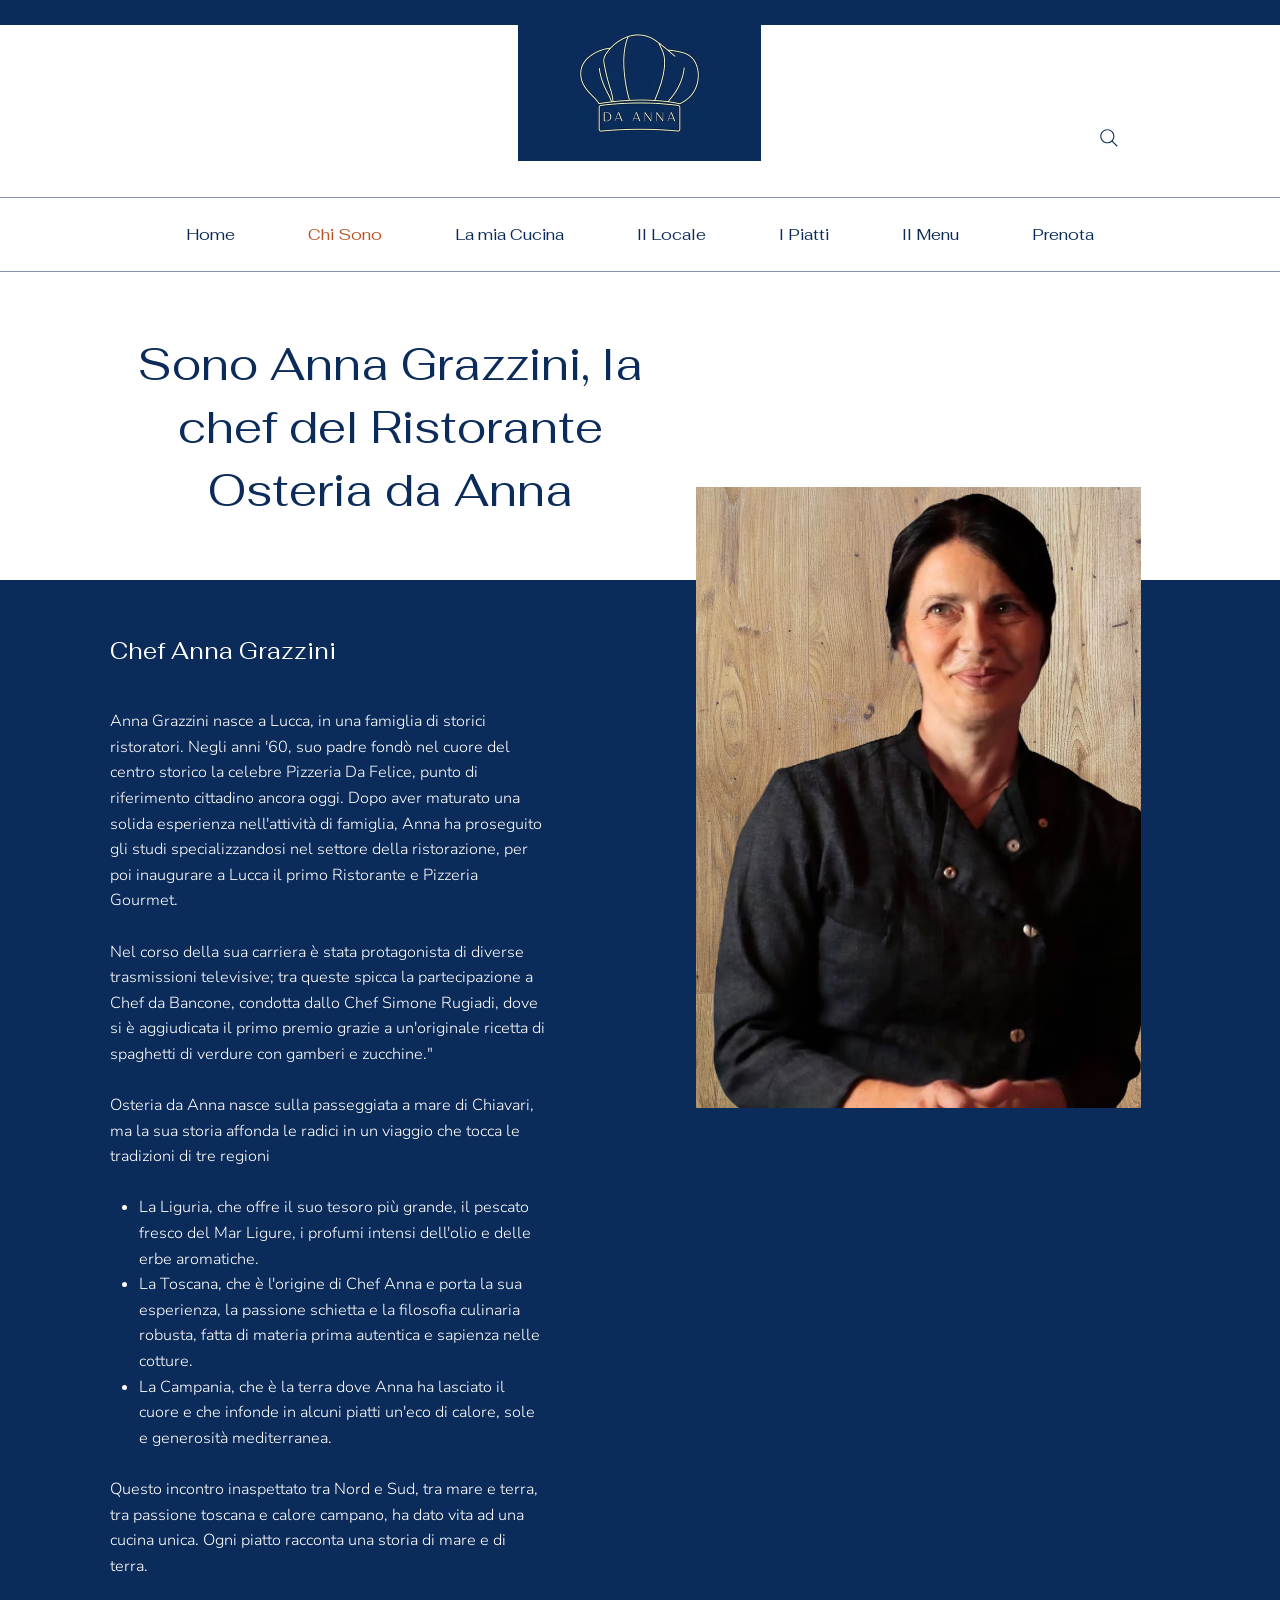
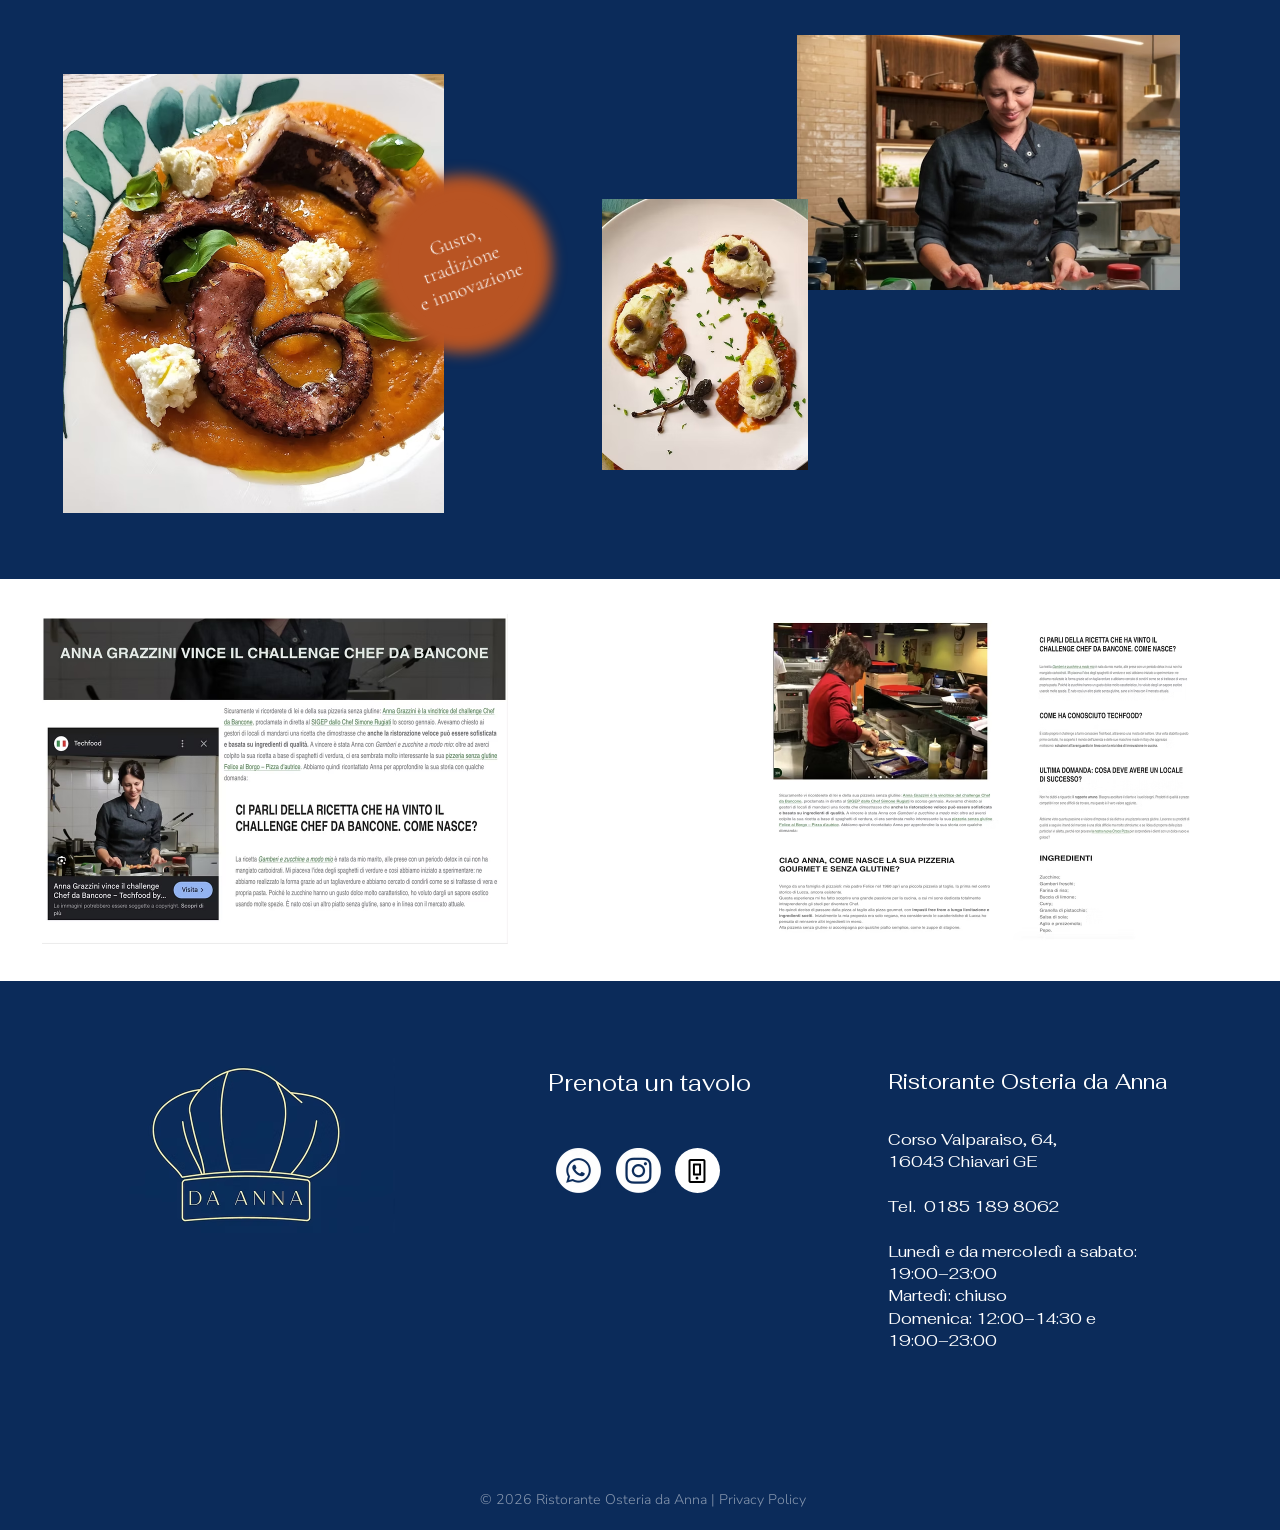
==== chi-siamo/index.html @ e134b307 "Tolto l'avviso ferie: il locale riapre l'11 novembre (file e 9 righe di script) Co-Authored-By: Clau" ====
<!DOCTYPE html>
<html lang="en">
<head>
<meta charset="utf-8">
<meta name="viewport" content="width=320, user-scalable=yes">
<script>if (screen.width >= 768) document.querySelector('meta[name=viewport]').content = 'width=device-width, initial-scale=1'; document.documentElement.className = 'js';</script>
<title>Chef Anna Grazzini | Ristorante di pesce a Chiavari | Ristorante Osteria da Anna</title>
<meta name="description" content="Anna Grazzini, chef del Ristorante Osteria da Anna a Chiavari: nata in una famiglia di ristoratori, porto tre regioni in cucina: Liguria, Toscana e Campania">
<link rel="canonical" href="https://www.osteriadaannachiavari.com/chi-siamo">
<meta property="og:title" content="Chef Anna Grazzini | Ristorante di pesce a Chiavari | Ristorante Osteria da Anna">
<meta property="og:description" content="Anna Grazzini, chef del Ristorante Osteria da Anna a Chiavari: nata in una famiglia di ristoratori, porto tre regioni in cucina: Liguria, Toscana e Campania">
<meta property="og:image" content="https://www.osteriadaannachiavari.com/img/f4c59d_fd06059a17c2491ca986d9f26ad82a1e~mv2_2361x1330.png">
<meta property="og:image:width" content="2500">
<meta property="og:image:height" content="1330">
<meta property="og:url" content="https://www.osteriadaannachiavari.com/chi-siamo">
<meta property="og:site_name" content="Ristorante Osteria da Anna">
<meta property="og:type" content="website">
<meta name="google-site-verification" content="gt6PDQ370vb46KvIJoNbGtGothzg73l_Yf3GxpFi1m4">
<meta name="msvalidate.01" content="6DDF1A7069FC9545693EBD73ADD46002">
<meta name="twitter:card" content="summary_large_image">
<meta name="twitter:title" content="Chi Siamo | Osteria da Anna | Chef Anna Grazzini">
<meta name="twitter:description" content="Osteria da Anna nasce sulla passeggiata a mare di Chiavari dalla passione dello chef Anna Grazzini, nata a Lucca in una famiglia di storici ristoratori, dove inaugura il primo Ristorante e Pizzeria Gourmet.
Nel corso della sua carriera è stata protagonista di diverse trasmissioni televisive; tra cui spicca la partecipazione a Chef da Bancone, condotta dallo Chef Simone Rugiadi.">
<meta name="twitter:image" content="https://www.osteriadaannachiavari.com/img/f4c59d_fd06059a17c2491ca986d9f26ad82a1e~mv2_2361x1330.png">
<link rel="icon" sizes="192x192" href="/img/f4c59d_c7c8805771dc455fa762c5e1119b608d~mv2_192x192.jpg" type="image/png">
<link rel="shortcut icon" href="/img/f4c59d_c7c8805771dc455fa762c5e1119b608d~mv2_32x32.jpg" type="image/png">
<link rel="apple-touch-icon" href="/img/f4c59d_c7c8805771dc455fa762c5e1119b608d~mv2_180x180.jpg" type="image/png">
<link rel="stylesheet" href="/css/font-regolato.css">
<link rel="stylesheet" href="/css/sito.css?v=20261030c">
<script type="application/ld+json">{"@context":"https://schema.org/","@type":"Restaurant","name":"Ristorante Osteria da Anna","url":"https://www.osteriadaannachiavari.com","image":"https://www.osteriadaannachiavari.com/img/f4c59d_fd06059a17c2491ca986d9f26ad82a1e~mv2_2361x1330.png","telephone":"+39 0185 189 8062","address":{"@type":"PostalAddress","streetAddress":"Corso Valparaiso, 64","addressLocality":"Chiavari","postalCode":"16043","addressRegion":"GE","addressCountry":"IT"},"geo":{"@type":"GeoCoordinates","latitude":44.3168968,"longitude":9.3165284},"priceRange":"30-60 €","servesCuisine":["Pesce","Ligure"],"sameAs":["https://www.instagram.com/osteria_da_anna_/"],"hasMap":"https://maps.google.com/?cid=7680417386147146536","hasMenu":"https://www.osteriadaannachiavari.com/menu","openingHoursSpecification":[{"@type":"OpeningHoursSpecification","dayOfWeek":["Monday","Wednesday","Thursday","Friday","Saturday"],"opens":"19:00","closes":"23:00"},{"@type":"OpeningHoursSpecification","dayOfWeek":"Sunday","opens":"12:00","closes":"14:30"},{"@type":"OpeningHoursSpecification","dayOfWeek":"Sunday","opens":"19:00","closes":"23:00"}]}</script>
</head>
<body>
<button class="salta" type="button" data-salta>Skip to Main Content</button>

<header class="testata">
  <div class="striscia"></div>
  <div class="linea linea-1"></div>
  <div class="linea linea-2"></div>
  <div class="contenitore">
    <div class="abs logo-box" data-anim-tel="fade">
      <picture>
        <source media="(max-width: 767px)" type="image/avif" srcset="/img/f4c59d_f3e3ba00640a411fac362ad917c9c6fc~mv2_260x144.avif">
        <source media="(max-width: 767px)" srcset="/img/f4c59d_f3e3ba00640a411fac362ad917c9c6fc~mv2_260x144.jpg">
        <source type="image/avif" srcset="/img/f4c59d_f3e3ba00640a411fac362ad917c9c6fc~mv2_378x210.avif">
        <img src="/img/f4c59d_f3e3ba00640a411fac362ad917c9c6fc~mv2_378x210.jpg" width="189" height="105" alt="Cappello da Cuoco - Logo Ristorante Osteria da Anna - Chiavari">
      </picture>
    </div>
    <button class="abs cerca" type="button" aria-label="Search" data-ricerca-apri><svg viewBox="0 0 200 200" aria-hidden="true"><path d="M54.758 119.575c-8.658-8.658-13.425-20.167-13.425-32.408 0-12.234 4.767-23.742 13.425-32.4 8.659-8.659 20.167-13.434 32.409-13.434 12.241 0 23.75 4.775 32.408 13.434C128.233 63.425 133 74.933 133 87.167c0 12.241-4.767 23.75-13.425 32.408C110.917 128.233 99.408 133 87.167 133c-12.242 0-23.75-4.767-32.409-13.425Zm111.6 40.892-38.083-38.092c8.425-9.808 13.058-22.133 13.058-35.208 0-14.467-5.633-28.067-15.866-38.292C115.242 38.642 101.633 33 87.167 33 72.7 33 59.1 38.642 48.867 48.875 38.633 59.1 33 72.7 33 87.167c0 14.475 5.633 28.066 15.867 38.3C59.1 135.7 72.7 141.333 87.167 141.333c13.075 0 25.4-4.633 35.216-13.066l38.084 38.091 5.891-5.891Z" fill-rule="evenodd"/></svg></button>
    <button class="menu-tel-apri" type="button" data-menu-tel aria-label="Open navigation menu" aria-expanded="false"><span class="linee"><span></span><span></span><span></span></span></button>
    <nav class="abs menu fk" aria-label="Site">
      <ul>
        <li><a href="/" target="_self"><p>Home</p></a></li>
        <li><a href="/chi-siamo" target="_self" aria-current="page"><p>Chi Sono</p></a></li>
        <li><a href="/la-mia-cucina" target="_self"><p>La mia Cucina</p></a></li>
        <li><a href="/il-locale" target="_self"><p>Il Locale</p></a></li>
        <li><a href="/i-piatti" target="_self"><p>I Piatti</p></a></li>
        <li><a href="/menu" target="_self"><p>Il Menu</p></a></li>
        <li><a href="/contatti" target="_self"><p>Prenota</p></a></li>
      </ul>
    </nav>
  </div>
  <nav class="menu-tel fk" aria-label="Site">
    <ul>
      <li><a href="/" target="_self">Home</a></li>
      <li><a href="/chi-siamo" target="_self" aria-current="page">Chi Sono</a></li>
      <li><a href="/la-mia-cucina" target="_self">La mia Cucina</a></li>
      <li><a href="/il-locale" target="_self">Il Locale</a></li>
      <li><a href="/i-piatti" target="_self">I Piatti</a></li>
      <li><a href="/menu" target="_self">Il Menu</a></li>
      <li><a href="/contatti" target="_self">Prenota</a></li>
    </ul>
  </nav>
  <div class="ricerca font-testo" data-ricerca hidden>
    <div class="ricerca-velo" data-ricerca-chiudi></div>
    <div class="ricerca-pannello" role="dialog" aria-label="Search">
      <form class="ricerca-campo" action="/search" role="search" id="ricerca-modulo" data-ricerca-form>
        <span class="ricerca-lente"><svg viewBox="33 33 134 134" aria-hidden="true"><path d="M54.758 119.575c-8.658-8.658-13.425-20.167-13.425-32.408 0-12.234 4.767-23.742 13.425-32.4 8.659-8.659 20.167-13.434 32.409-13.434 12.241 0 23.75 4.775 32.408 13.434C128.233 63.425 133 74.933 133 87.167c0 12.241-4.767 23.75-13.425 32.408C110.917 128.233 99.408 133 87.167 133c-12.242 0-23.75-4.767-32.409-13.425Zm111.6 40.892-38.083-38.092c8.425-9.808 13.058-22.133 13.058-35.208 0-14.467-5.633-28.067-15.866-38.292C115.242 38.642 101.633 33 87.167 33 72.7 33 59.1 38.642 48.867 48.875 38.633 59.1 33 72.7 33 87.167c0 14.475 5.633 28.066 15.867 38.3C59.1 135.7 72.7 141.333 87.167 141.333c13.075 0 25.4-4.633 35.216-13.066l38.084 38.091 5.891-5.891Z" fill-rule="evenodd"/></svg></span>
        <input type="search" name="q" placeholder="Search" autocomplete="off" aria-label="Search" data-ricerca-input>
        <button class="ricerca-svuota" type="button" aria-label="Clear search" data-ricerca-svuota hidden><svg viewBox="0 0 10 10" aria-hidden="true"><path d="M1 1l8 8M9 1L1 9"/></svg></button>
      </form>
      <button class="ricerca-close" type="button" data-ricerca-chiudi>Close</button>
      <div class="ricerca-corpo" data-ricerca-corpo>
        <div class="ricerca-pagine">
          <h2 class="fk">Other Pages</h2>
          <ul>
          <li class="ricerca-scheda"><span class="ricerca-miniatura"><picture><source type="image/avif" srcset="/img/f4c59d_fd06059a17c2491ca986d9f26ad82a1e~mv2_164x164.avif"><img src="/img/f4c59d_fd06059a17c2491ca986d9f26ad82a1e~mv2_164x164.png" width="82" height="82" alt="" loading="lazy"></picture></span><span class="ricerca-testi"><a href="/i-piatti" target="_self">I Piatti | Osteria da Anna | Ristorante di pesce Chiavari</a><span class="ricerca-desc">Osteria da Anna a Chiavari:Rivisitazione di antichi sapori senza tempo.
Non aspettetevi un menu fisso e immutabile; aspettatevi invece  la sorpresa e la garanzia di un prodotto selezionato quotidianamente, sopratutto pesce fresco, proveniente direttamente da vari mercati ittici in base alla stagionalità. Passione e ricerca costante di nuove ricette, ma anche la proposta di buona parte della cucina casalinga di una volta.</span></span></li>
          <li class="ricerca-scheda"><span class="ricerca-miniatura"><picture><source type="image/avif" srcset="/img/f4c59d_fd06059a17c2491ca986d9f26ad82a1e~mv2_164x164.avif"><img src="/img/f4c59d_fd06059a17c2491ca986d9f26ad82a1e~mv2_164x164.png" width="82" height="82" alt="" loading="lazy"></picture></span><span class="ricerca-testi"><a href="/" target="_self">Osteria da Anna | Ristorante sul lungomare a Chiavari | Ristorante di pesce Chiavari</a><span class="ricerca-desc">Osteria da Anna: Ristorante sul Lungomare a Chiavari.  Ristorante di pesce. Un mix di sapori unici: la freschezza della Liguria, la passione della Toscana e il cuore della Campania in ogni piatto. Ottima carta dei vini. Scopri il menù del giorno. Siamo nei pressi del Miramare. Prenota un tavolo vista mare.</span></span></li>
          <li class="ricerca-scheda"><span class="ricerca-miniatura"><picture><source type="image/avif" srcset="/img/f4c59d_fd06059a17c2491ca986d9f26ad82a1e~mv2_164x164.avif"><img src="/img/f4c59d_fd06059a17c2491ca986d9f26ad82a1e~mv2_164x164.png" width="82" height="82" alt="" loading="lazy"></picture></span><span class="ricerca-testi"><a href="/menu" target="_self">Il Menu | Osteria da Anna | Ristorante di pesce Chiavari</a><span class="ricerca-desc">Osteria da Anna a Chiavari: un incontro inaspettato tra Nord e Sud, tra mare e terra, tra passione toscana e calore campano, che da vita ad una cucina unica. 
Il nostro menu è dettato dalla disponibilità giornaliera della materia prima, garantendo freschezza e un forte legame con il territorio, ma è estremamente dinamico e stagionale.</span></span></li>
          </ul>
          <button class="ricerca-tutti" type="submit" form="ricerca-modulo" data-ricerca-tutti>Show All Results</button>
        </div>
      </div>
    </div>
  </div>
</header>

<main id="principale" tabindex="-1">

<section class="chi-corpo">
  <div class="banda"></div>
  <div class="contenitore">
    <h1 class="abs chi-h1 fk su-bianco" data-anim-pc="fade" data-anim-tel="fade">Sono Anna Grazzini, la chef del Ristorante Osteria da Anna</h1>
    <div class="abs chi-foto-anna" data-anim-pc="fade">
      <picture>
        <source media="(max-width: 767px)" type="image/avif" srcset="/img/2b14c5_c9b362d0870a4c5286ba415648dc62db~mv2_560x718.avif">
        <source media="(max-width: 767px)" srcset="/img/2b14c5_c9b362d0870a4c5286ba415648dc62db~mv2_560x718.jpg">
        <source type="image/avif" srcset="/img/2b14c5_c9b362d0870a4c5286ba415648dc62db~mv2_890x1242.avif">
        <img class="copri" src="/img/2b14c5_c9b362d0870a4c5286ba415648dc62db~mv2_890x1242.jpg" width="445" height="621" alt="Chef Anna Grazzini ritratto">
      </picture>
    </div>
    <div class="colonna chi-col">
      <p class="fk titolo-23 su-blu" data-anim-pc="float" data-anim-tel="fade">Chef Anna Grazzini</p>
      <div class="testo font-testo su-blu" data-anim-pc="float" data-anim-tel="fade">
        <p>Anna Grazzini nasce a Lucca, in una famiglia di storici ristoratori. Negli anni '60, suo padre fondò nel cuore del centro storico la celebre Pizzeria Da Felice, punto di riferimento cittadino ancora oggi. Dopo aver maturato una solida esperienza nell'attività di famiglia, Anna ha proseguito gli studi specializzandosi nel settore della ristorazione, per poi inaugurare a Lucca il primo Ristorante e Pizzeria Gourmet.</p>
        <p>&#8203;</p>
        <p>Nel corso della sua carriera è stata protagonista di diverse trasmissioni televisive; tra queste spicca la partecipazione a Chef da Bancone, condotta dallo Chef Simone Rugiadi, dove si è aggiudicata il primo premio grazie a un'originale ricetta di spaghetti di verdure con gamberi e zucchine."</p>
        <p>&#8203;</p>
        <p>Osteria da Anna nasce sulla passeggiata a mare di Chiavari, ma la sua storia affonda le radici in un viaggio che tocca le tradizioni di tre regioni<br>
&#8203;</p>
        <ul class="elenco">
          <li><p>La Liguria, che offre il suo tesoro più grande, il pescato fresco del Mar Ligure, i profumi intensi dell'olio e delle erbe aromatiche.</p></li>
          <li><p>La Toscana, che è l'origine di Chef Anna e porta la sua esperienza, la passione schietta e la filosofia culinaria robusta, fatta di materia prima autentica e sapienza nelle cotture.</p></li>
          <li><p>La Campania, che è la terra dove Anna ha lasciato il cuore e che infonde in alcuni piatti un'eco di calore, sole e generosità mediterranea.</p></li>
        </ul>
        <p>&#8203;<br>
Questo incontro inaspettato tra Nord e Sud, tra mare e terra, tra passione toscana e calore campano, ha dato vita ad una cucina unica. Ogni piatto racconta una storia di mare e di terra.</p>
      </div>
    </div>
    <div class="abs chi-foto-polpo solo-pc" data-anim-pc="float">
      <picture>
        <source type="image/avif" srcset="/img/f4c59d_870ed700334b4f9a8805ee91bd6c938d~mv2_762x878.avif">
        <img class="copri" src="/img/f4c59d_870ed700334b4f9a8805ee91bd6c938d~mv2_762x878.jpg" width="381" height="439" alt="Le ricette di ANNA: polpo arrosto in salsa" loading="lazy">
      </picture>
    </div>
    <div class="abs cerchio chi-cerchio" data-anim-pc="float" data-anim-tel="float"><div></div></div>
    <div class="abs chi-cerchio-testo cg su-blu" data-anim-pc="fade" data-anim-tel="fade">
      <p>Gusto,</p>
      <p>tradizione&nbsp;</p>
      <p>e innovazione</p>
    </div>
    <div class="abs chi-foto-cucina" data-anim-pc="float" data-anim-tel="float">
      <picture>
        <source media="(max-width: 767px)" type="image/avif" srcset="/img/2b14c5_43f32460bf934eeba9c072b5956ed29c~mv2_574x380.avif">
        <source media="(max-width: 767px)" srcset="/img/2b14c5_43f32460bf934eeba9c072b5956ed29c~mv2_574x380.png">
        <source type="image/avif" srcset="/img/2b14c5_43f32460bf934eeba9c072b5956ed29c~mv2_766x510.avif">
        <img class="copri" src="/img/2b14c5_43f32460bf934eeba9c072b5956ed29c~mv2_766x510.png" width="383" height="255" alt="Chef Anna Grazzini ritratto" loading="lazy">
      </picture>
    </div>
    <div class="abs chi-foto-tartare solo-pc" data-anim-pc="float">
      <picture>
        <source type="image/avif" srcset="/img/f4c59d_07e303b208234593b4f8c0c988cb3564~mv2_412x542.avif">
        <img class="copri" src="/img/f4c59d_07e303b208234593b4f8c0c988cb3564~mv2_412x542.jpg" width="206" height="271" alt="Le ricette di Anna Tartare di mare" loading="lazy">
      </picture>
    </div>
  </div>
</section>

<section class="chi-interviste">
  <div class="abs chi-intervista-1">
    <picture>
      <source type="image/avif" srcset="/img/f4c59d_e2a73523da004976be6faee0dafe0216~mv2_932x660.avif">
      <img class="copri" src="/img/f4c59d_e2a73523da004976be6faee0dafe0216~mv2_932x660.png" width="466" height="330" alt="Intervista Anna Grazzini Challenge CHEF DA BANCONE" loading="lazy">
    </picture>
  </div>
  <div class="abs chi-intervista-2">
    <picture>
      <source type="image/avif" srcset="/img/f4c59d_6adece824f7543f6a5b92cc5f2568407~mv2_932x660.avif">
      <img class="copri" src="/img/f4c59d_6adece824f7543f6a5b92cc5f2568407~mv2_932x660.png" width="466" height="330" alt="Intervista Anna Grazzini Challenge CHEF DA BANCONE" loading="lazy">
    </picture>
  </div>
</section>

</main>

<footer class="piede">
  <div class="contenitore">
    <picture>
      <source media="(max-width: 767px)" type="image/avif" srcset="/img/f4c59d_f3e3ba00640a411fac362ad917c9c6fc~mv2_284x168.avif">
      <source media="(max-width: 767px)" srcset="/img/f4c59d_f3e3ba00640a411fac362ad917c9c6fc~mv2_284x168.jpg">
      <source type="image/avif" srcset="/img/f4c59d_f3e3ba00640a411fac362ad917c9c6fc~mv2_596x350.avif">
      <img class="abs piede-logo" src="/img/f4c59d_f3e3ba00640a411fac362ad917c9c6fc~mv2_596x350.jpg" width="298" height="175" alt="Cappello da Cuoco - logo Ristorante Osteria da Anna - ristorante di pesce sul lungomare di Chiavari&#10;" loading="lazy">
    </picture>
    <div class="abs piede-prenota fk">
      <p>Prenota un tavolo&#8203;</p>
      <p>&#8203;</p>
    </div>
    <div class="abs piede-icone">
      <a class="icona" href="https://api.whatsapp.com/send?phone=393347231955" target="_blank" aria-label="Whatsapp"><picture><source type="image/avif" srcset="/img/11062b_dc9641e157b2422b9f6a74d9b2b07f84~mv2_90x90.avif"><img src="/img/11062b_dc9641e157b2422b9f6a74d9b2b07f84~mv2_90x90.png" width="45" height="45" alt="Whatsapp" loading="lazy"></picture></a>
      <a class="icona" href="https://www.instagram.com/osteria_da_anna_/" target="_blank" aria-label="Instagram"><picture><source type="image/avif" srcset="/img/11062b_603340b7bcb14e7785c7b65b233cd9f9~mv2_90x90.avif"><img src="/img/11062b_603340b7bcb14e7785c7b65b233cd9f9~mv2_90x90.png" width="45" height="45" alt="Instagram" loading="lazy"></picture></a>
      <a class="icona-tel icona-tel-bianca" href="tel:+393347231955" aria-label="Phone"><svg viewBox="0 0 200 200" aria-hidden="true"><path d="M100 138.325c-5.186 0-9.39 4.217-9.39 9.418 0 5.202 4.204 9.418 9.39 9.418 5.187 0 9.39-4.216 9.39-9.418.001-5.201-4.203-9.418-9.39-9.418zm-20.434-7.831h40.868c3.671 0 6.648-2.984 6.648-6.667V56.172c0-3.681-2.977-6.667-6.648-6.667H79.566c-3.671 0-6.646 2.985-6.646 6.667v67.656c0 3.682 2.975 6.666 6.646 6.666zm6.648-67.655h27.573v54.322H86.214V62.839zM143.205 20H56.794C49.452 20 43.5 25.97 43.5 33.333v133.333c0 7.364 5.952 13.333 13.294 13.333h86.411c7.344 0 13.295-5.969 13.295-13.333V33.333C156.5 25.97 150.549 20 143.205 20zm0 146.667H56.794V33.333h86.411v133.334z" clip-rule="evenodd" fill-rule="evenodd"/></svg></a>
    </div>
    <div class="abs piede-nap fk">
      <p class="nap-nome">Ristorante Osteria da Anna</p>
      <p class="nap-vuota">&#8203;</p>
      <div class="piede-mappa"><iframe src="https://maps.google.com/maps?q=Ristorante%20Osteria%20da%20Anna%2C%20Corso%20Valparaiso%2064%2C%20Chiavari&amp;z=16&amp;hl=it&amp;output=embed" title="Mappa di Google: Ristorante Osteria da Anna, Corso Valparaiso 64, Chiavari" loading="lazy"></iframe></div>
      <p class="nap-via"><a href="https://maps.google.com/?cid=7680417386147146536" target="_blank" rel="noopener">Corso Valparaiso, 64,</a></p>
      <p class="nap-via"><a href="https://maps.google.com/?cid=7680417386147146536" target="_blank" rel="noopener">16043 Chiavari GE</a></p>
      <p>&#8203;</p>
      <p>Tel. &nbsp;<a href="tel:+3901851898062">0185 189 8062</a></p>
      <p>&#8203;</p>
      <p>Lunedì e da mercoledì a sabato: 19:00–&#8288;23:00</p>
      <p>Martedì: chiuso</p>
      <p>Domenica: 12:00–&#8288;14:30 e 19:00–&#8288;23:00</p>
    </div>
    <p class="abs copyright font-testo">© 2026 Ristorante Osteria da Anna | <a href="https://www.iubenda.com/privacy-policy/46442570" target="_blank" rel="noopener">Privacy Policy</a></p>
  </div>
</footer>

<script src="/js/sito.js"></script>
</body>
</html>
---- css/font-regolato.css ----
/* Nunito Sans regolato su Avenir LT 35 Light — prova del font, terzo giro (2026-10-02), approvato da Gabriele con wght 300.
   Un solo punto di regolazione: questa @font-face e la regola .font-testo. Grassetto e corsivo li sintetizza il browser,
   come fa Wix con Avenir (che carica solo il taglio Light normale). Il font si carica dal sito, non dai server di Google.
   Testi con una spaziatura propria (es. bottoni, 0.1em): letter-spacing: calc(0.1em + var(--testo-ls)). */
@font-face {
  font-family: "Nunito Sans Osteria";
  src: url("../fonts/nunito-sans-latin-full-normal.woff2") format("woff2-variations");
  font-weight: 400;
  font-style: normal;
  font-display: swap;
  ascent-override: 102.13%;
  descent-override: 33.88%;
  line-gap-override: 0%;
}
:root {
  --font-testo: "Nunito Sans Osteria", sans-serif;
  --testo-ls: 0em;
  --testo-ws: 0em;
}
.font-testo {
  font-family: var(--font-testo);
  font-optical-sizing: none;
  font-variation-settings: "wght" 300, "wdth" 101.75, "YTLC" 464, "opsz" 12;
  letter-spacing: var(--testo-ls);
  word-spacing: var(--testo-ws);
}
---- css/sito.css ----
/* Osteria da Anna — copia fedele del sito Wix (passo 2.3 del fronte 3).
   Valori misurati sul sito online (DESIGN-BRIEF.md e _lavoro-copia/estratti/).
   Computer: griglia fissa da 980 px centrata, come Wix.
   Telefono (fino a 767 px): impaginazione Wix da 320 px, ingrandita dal <meta viewport width=320>. */

/* ---------- Font (dal sito, mai dai server di Google) ---------- */
@font-face { font-family: "Fahkwang"; src: url("../fonts/fahkwang-latin-400-normal.woff2") format("woff2"); font-weight: 400; font-style: normal; font-display: swap; }
@font-face { font-family: "Fahkwang"; src: url("../fonts/fahkwang-latin-400-italic.woff2") format("woff2"); font-weight: 400; font-style: italic; font-display: swap; }
@font-face { font-family: "Fahkwang"; src: url("../fonts/fahkwang-latin-700-normal.woff2") format("woff2"); font-weight: 700; font-style: normal; font-display: swap; }
@font-face { font-family: "Fahkwang"; src: url("../fonts/fahkwang-latin-700-italic.woff2") format("woff2"); font-weight: 700; font-style: italic; font-display: swap; }
@font-face { font-family: "Cormorant Garamond"; src: url("../fonts/cormorant-garamond-latin-300-normal.woff2") format("woff2"); font-weight: 300; font-style: normal; font-display: swap; }

/* ---------- Colori (DESIGN-BRIEF §3) ---------- */
:root {
  --blu: #0B2B5A;
  --bianco: #FFFFFF;
  --ruggine: #B85423;
  --blu-hover: #486083;
  --grigio-linea: #8595AD;
  --grigio-copyright-tel: #C2CAD6;
  --nero: #000000;
  --blu-icona-hover: #0B2F5B;
  --arancio-play: #ED5829;
  --comparsa: 1200ms cubic-bezier(0.445, 0.05, 0.55, 0.95);
}

/* ---------- Base ---------- */
html, body { margin: 0; padding: 0; }
body { background: var(--bianco); min-width: 980px; overflow-x: hidden; -webkit-text-size-adjust: 100%; }
h1, h2, h3, p, ul { margin: 0; padding: 0; font-weight: 400; }
ul { list-style: none; }
a { color: inherit; text-decoration: none; }
img, video { display: block; }
picture { display: contents; }
/* Fuoco da tastiera come sul sito Wix online (box-shadow 2px bianco + 4px blu, solo da tastiera) */
:focus-visible { outline: none; box-shadow: 0 0 0 2px #FFFFFF, 0 0 0 4px #116DFF; }
.salta { position: absolute; top: 60px; left: 50%; margin-left: -94px; z-index: 9999; width: 0; height: 0; padding: 0 24px; border: 0; border-radius: 24px; background: #FFFFFF; color: rgb(17, 109, 255); font-family: Helvetica, Arial, sans-serif; font-size: 14px; white-space: nowrap; opacity: 0; pointer-events: none; cursor: pointer; }
.salta:focus { opacity: 1; pointer-events: auto; border: 2px solid; width: auto; height: 40px; box-shadow: none; }
#principale:focus { box-shadow: none; }
.fk { font-family: "Fahkwang", sans-serif; }
.cg { font-family: "Cormorant Garamond", serif; font-weight: 300; }
.contenitore { position: relative; width: 980px; margin: 0 auto; }
.abs { position: absolute; }
.copri { width: 100%; height: 100%; object-fit: cover; }
.solo-tel { display: none; }

/* ---------- Testata (BRIEF-TRASVERSALE §2) ---------- */
.testata { position: relative; height: 276px; background: var(--bianco); }
.testata .striscia { position: absolute; left: 0; right: 0; top: 0; height: 25px; background: var(--blu); }
.testata .linea { position: absolute; left: 0; right: 0; height: 0; border-top: 1px solid var(--grigio-linea); }
.testata .linea-1 { top: 197px; }
.testata .linea-2 { top: 271px; }
.testata .contenitore { height: 276px; }
.logo-box { left: 368px; top: 24px; width: 243px; height: 137px; background: var(--blu); }
.logo-box img { position: absolute; left: 27px; top: 7px; width: 189px; height: 105px; object-fit: cover; }
.cerca { left: 938px; top: 117px; width: 42px; height: 42px; padding: 0; border: 0; background: transparent; cursor: pointer; }
.cerca svg { position: absolute; left: 8px; top: 8px; width: 26px; height: 26px; fill: var(--blu); transition: fill 0.4s; }
.cerca:hover svg { fill: var(--ruggine); }
.menu { left: 0; top: 215px; width: 980px; height: 39px; }
.menu ul { display: flex; height: 39px; }
.menu li { flex: 1 1 auto; }
.menu a { display: flex; align-items: center; justify-content: center; height: 39px; padding: 0 5px; font-size: 16px; color: var(--blu); white-space: nowrap; transition: color 0.4s; }
.menu a p { padding: 0 10px; line-height: 39px; }
.menu a:hover, .menu a[aria-current="page"] { color: var(--ruggine); }
.menu-tel-apri, .menu-tel { display: none; }

/* ---------- Footer (BRIEF-TRASVERSALE §3) ---------- */
.piede { position: relative; height: 549px; background: var(--blu); color: var(--bianco); }
.piede .contenitore { height: 549px; }
.piede-logo { left: -52.7px; top: 76.5px; width: 298px; height: 175px; object-fit: cover; }
.piede-prenota { left: 398px; top: 86px; width: 208px; }
.piede-prenota p:first-child { font-size: 23px; line-height: 32.2px; }
.piede-prenota p + p { font-size: 16px; line-height: 22.4px; }
.piede-icone { left: 405.9px; top: 167.1px; display: flex; gap: 15px; }
.piede-icone .icona-tel { margin-left: -1px; }
.piede-nap { left: 738px; top: 86px; width: 298px; }
.piede-nap p { font-size: 16px; line-height: 22.4px; }
.piede-nap .nap-nome { font-size: 21px; line-height: 29.4px; }
.piede-nap .nap-vuota { font-size: 23px; line-height: 32.2px; }
.copyright { left: -4px; top: 509px; width: 993px; font-size: 14px; line-height: 19.6px; text-align: center; color: var(--grigio-linea); }

/* ---------- Componenti ---------- */
.icona { width: 45px; height: 45px; }
.icona img { width: 45px; height: 45px; object-fit: cover; }
.icona-tel { display: flex; align-items: center; justify-content: center; width: 45px; height: 45px; border-radius: 200px; transition: background 0.2s; }
.icona-tel svg { width: 30px; height: 30px; transition: fill 0.2s; }
.icona-tel-nera { background: var(--nero); }
.icona-tel-nera svg { fill: var(--bianco); }
.icona-tel-bianca { background: var(--bianco); }
.icona-tel-bianca svg { fill: var(--nero); }
.icona-tel:hover { background: rgba(11, 47, 91, 0); }
.icona-tel:hover svg { fill: var(--blu-icona-hover); }
.bottone { display: flex; align-items: center; justify-content: center; box-sizing: border-box; height: 40px; font-size: 16px; letter-spacing: 0.1em; white-space: nowrap; transition: 0.2s; }
.bottone span { margin-right: 4px; }
.bottone-bianco { background: var(--bianco); color: var(--blu); }
.bottone-bianco:hover { color: var(--blu-hover); }
.bottone-blu { background: var(--blu); color: var(--bianco); }
.bottone-blu:hover { border: 1px solid var(--blu); background: var(--bianco); color: var(--blu); }
.testo { font-size: 16px; line-height: 25.6px; }
.titolo-23 { font-size: 23px; line-height: 32.2px; }
.su-blu { color: var(--bianco); }
.su-bianco { color: var(--blu); }

/* Video della home: si comporta come su Wix (clic = pausa/play; icona pausa al passaggio del mouse mentre gira) */
.video-box { cursor: pointer; overflow: hidden; }
.video-box video, .video-box img { position: absolute; inset: 0; width: 100%; height: 100%; object-fit: cover; }
.video-icone { position: absolute; left: 50%; top: 50%; width: 81px; height: 82px; margin: -41px 0 0 -40.5px; pointer-events: none; }
.video-icone svg { position: absolute; inset: 0; width: 100%; height: 100%; }
.video-pausa, .video-play { position: absolute; inset: 0; }
.video-pausa { opacity: 0; transform: scale(0.95); transition: transform 0.3s cubic-bezier(0.12, 0, 0.39, 0), opacity 0.1s cubic-bezier(0.61, 1, 0.88, 1); }
.video-pausa svg { left: 2px; top: 2px; width: 77px; height: 77px; }
.video-play { opacity: 0.99; transition: transform 0.15s cubic-bezier(0.12, 0, 0.39, 0), opacity 0.5s cubic-bezier(0.61, 1, 0.88, 1); }
.video-box[data-pronto] img { opacity: 0; }
.video-box:focus-visible { box-shadow: none; }
.video-box[data-playing] .video-play { opacity: 0; transition-duration: 0.15s, 0.3s; }
.video-box[data-roll-in] .video-play { transition-duration: 0.25s, 0.5s; transform: scale(1.07); }
.video-box[data-roll-in][data-playing] .video-play { transition-duration: 0.25s, 0.3s; }
.video-box[data-roll-in][data-playing] .video-pausa { opacity: 1; transition-delay: 0.35s; transform: scale(1); }
.video-box:focus-visible .video-cornice { outline-offset: 1px; outline: rgb(17, 109, 255) solid 2px; box-shadow: rgb(255, 255, 255) 0 0 1px 2px; }
.video-cornice { position: absolute; inset: 0; pointer-events: none; }

/* ---------- Animazioni di comparsa (Wix: motion-fadeIn / motion-floatIn, 1200 ms) ---------- */
@keyframes comparsa-fade { 0% { opacity: 0; } 100% { opacity: 1; } }
@keyframes comparsa-float { 0% { opacity: 0; transform: translate(0, 60px); } 100% { opacity: 1; transform: translate(0, 0); } }
@media (prefers-reduced-motion: no-preference) {
  @media (min-width: 768px) {
    .js [data-anim-pc]:not(.entrato) { opacity: 0; }
    .js [data-anim-pc="fade"].entrato { animation: comparsa-fade var(--comparsa) 1ms both; }
    .js [data-anim-pc="float"].entrato { animation: comparsa-float var(--comparsa) 1ms both; }
  }
  @media (max-width: 767px) {
    .js [data-anim-tel]:not(.entrato) { opacity: 0; }
    .js [data-anim-tel="fade"].entrato { animation: comparsa-fade var(--comparsa) 1ms both; }
    .js [data-anim-tel="float"].entrato { animation: comparsa-float var(--comparsa) 1ms both; }
  }
}

/* ---------- HOME, computer ---------- */
.home-hero { position: relative; height: 1130px; }
.home-hero .banda { position: absolute; left: 0; right: 0; top: 512px; height: 618px; background: var(--blu); }
.home-hero .contenitore { height: 1130px; }
.home-h1 { left: 0; top: 19px; width: 974px; font-size: 45px; line-height: 1.4em; text-align: center; color: var(--blu); }
.home-h1 .r2 { font-size: 40px; }
.home-h1 .r3 { font-size: 30px; }
.home-foto-hero { left: -100px; top: 314px; width: 1180px; height: 670px; }
.cerchio { left: 796px; top: 854px; width: 130px; height: 130px; }
.cerchio div { width: 100%; height: 100%; border-radius: 50%; background: var(--ruggine); box-shadow: var(--ruggine) 0 0 14px 24px; }
.cerchio-testo { left: 801px; top: 882px; width: 119px; transform: rotate(-20.2deg); font-size: 20px; line-height: 28px; text-align: center; color: var(--bianco); }
.home-h2-gusto { left: -5px; top: 1036px; width: 980px; font-size: 37px; line-height: 55.5px; text-align: center; color: var(--bianco); }

.home-corpo { position: relative; min-height: 1967px; }
.home-corpo .banda-a { position: absolute; left: 0; right: 0; top: 178px; height: 540px; background: var(--blu); }
.home-corpo .banda-c { position: absolute; left: 0; right: 0; top: 1406px; height: 561px; background: var(--blu); }
.home-corpo .contenitore { min-height: 1967px; }
.colonna { position: absolute; }
.colonna .testo { width: 437px; }
.colonna h2 { width: 430px; }
.home-col-a { left: -40px; top: 232px; }
.home-col-a .testo { margin-top: 45px; }
.home-col-a .testo { min-height: 144px; }
.home-col-a .bottone { width: 142px; margin-top: 33px; }
.home-foto-anna { left: 587px; top: 42.5px; width: 443px; height: 565px; }
.home-video { left: -50.1px; top: 611.5px; width: 450.1px; height: 554.1px; }
.home-col-b { left: 590px; top: 828px; }
.home-col-b .testo { margin-top: 43px; }
.home-col-b .testo { min-height: 230px; }
.home-col-b .bottone { width: 159px; margin: 29px 0 0 2px; }
.home-col-c { left: -40px; top: 1448px; }
.home-col-c .testo { margin-top: 45px; }
.home-col-c .testo { min-height: 282px; }
.home-col-c .bottone { width: 142px; margin: 26px 0 0 -1px; }
.home-foto-sala { left: 580px; top: 1225.5px; width: 450px; height: 561px; }

.home-prenota { position: relative; min-height: 637px; }
.home-prenota .contenitore { min-height: 637px; }
.home-col-d { left: -36px; top: 158px; }
.home-col-d h2 { width: 467px; font-size: 34px; line-height: 51px; }
.home-col-d .testo { margin-top: 41px; }
.home-col-d .testo { min-height: 144px; }
.home-col-d .icone { display: flex; margin-top: 32.5px; gap: 10px; }
.home-col-d .icone .icona-tel { margin-left: 1px; }
.home-foto-esterno { left: 584px; top: 69.5px; width: 450px; height: 494px; }

/* ---------- CHI SONO, computer ---------- */
.elenco { list-style: disc; padding-left: 1.3em; margin-left: 0.5em; }
.chi-corpo { position: relative; height: 1777px; }
.chi-corpo .banda { position: absolute; left: 0; right: 0; top: 178px; height: 1599px; background: var(--blu); }
.chi-corpo .contenitore { height: 1777px; }
.chi-h1 { left: -40px; top: 57px; width: 470px; font-size: 45px; line-height: 1.4em; }
.chi-foto-anna { left: 546px; top: 85px; width: 445px; height: 621px; }
.chi-col { left: -40px; top: 233px; }
.chi-col .titolo-23 { width: 430px; }
.chi-col .testo { width: 436px; margin-top: 41px; }
.chi-foto-polpo { left: -87px; top: 1272px; width: 381px; height: 439px; }
.chi-cerchio { left: 248px; top: 1397px; }
.chi-cerchio-testo { left: 243px; top: 1426px; width: 140px; transform: rotate(-20.2deg); font-size: 20px; line-height: 1.2em; text-align: center; }
.chi-foto-cucina { left: 647px; top: 1233px; width: 383px; height: 255px; }
.chi-foto-tartare { left: 452px; top: 1397px; width: 206px; height: 271px; }
.chi-interviste { position: relative; height: 402px; }
.chi-intervista-1 { left: calc(50% - 597.9px); top: 35px; width: 466px; height: 330px; }
.chi-intervista-2 { left: calc(50% + 126.1px); top: 41px; width: 466px; height: 330px; }

/* ---------- LA MIA CUCINA, computer ---------- */
.cucina-corpo { position: relative; height: 1927px; }
.cucina-corpo .contenitore { height: 1927px; }
.cucina-corpo .banda { position: absolute; left: 0; right: 0; background: var(--blu); }
.cucina-corpo .banda-1 { top: 178px; height: 566px; }
.cucina-corpo .banda-2 { top: 1325px; height: 602px; }
.cucina-h1 { left: -40px; top: 57px; width: 474px; font-size: 30px; line-height: 1.4em; }
.cucina-corpo .colonna h2 { width: 430px; }
.cucina-corpo .colonna .testo { margin-top: 44px; }
.cucina-col-1 { left: -40px; top: 231px; }
.cucina-col-1 .testo { min-height: 255.9px; }
.cucina-col-2 { left: 590px; top: 853px; }
.cucina-corpo .cucina-col-2 .testo { margin-top: 43px; min-height: 179.2px; }
.cucina-col-3 { left: -40px; top: 1367px; }
.cucina-col-3 .testo { min-height: 409.5px; }
.cucina-foto-gnocchi { left: 587px; top: 41px; width: 443px; height: 565px; }
.cucina-foto-scampi { left: -51px; top: 636px; width: 452px; height: 573px; }
.cucina-foto-vini { left: 580px; top: 1144px; width: 450px; height: 561px; }

/* ---------- IL LOCALE, computer ---------- */
.locale-corpo { position: relative; height: 2623px; }
.locale-corpo .contenitore { height: 2623px; }
.locale-corpo .banda { position: absolute; left: 0; right: 0; top: 304px; height: 2319px; background: var(--blu); }
.locale-h1 { left: -40px; top: 57px; width: 480px; font-size: 45px; line-height: 1.4em; }
.locale-h1 span { font-size: 26px; }
.locale-f1 { left: -35px; top: 388px; width: 460px; height: 397px; }
.locale-f2 { left: -35px; top: 881px; width: 460px; height: 550px; }
.locale-f3 { left: -36px; top: 1525px; width: 460px; height: 397px; }
.locale-f4 { left: -35px; top: 1972px; width: 460px; height: 550px; }
.locale-f5 { left: 555px; top: 125px; width: 460px; height: 571px; }
.locale-f6 { left: 555px; top: 798px; width: 460px; height: 397px; }
.locale-f7 { left: 555px; top: 1256px; width: 460px; height: 550px; }
.locale-f8 { left: 555px; top: 1859px; width: 460px; height: 397px; }

/* ---------- I PIATTI, computer ---------- */
.piatti-corpo { position: relative; height: 5872px; }
.piatti-corpo .contenitore { height: 5872px; }
.piatti-corpo .banda { position: absolute; left: 0; right: 0; top: 527px; height: 5345px; background: var(--blu); }
.piatti-h1 { left: -45px; top: 48px; width: 480px; font-size: 20px; line-height: 1.4em; text-align: center; }
.piatti-h1 .grande { font-size: 25px; }
.piatti-h1 strong { font-weight: 700; }
.piatti-foto-chef { left: 543px; top: 331px; width: 420px; height: 420px; }
.galleria { left: -40px; top: 777px; width: 1060px; height: 4982px; }
.piatti-voce { position: absolute; left: var(--x); top: var(--y); width: var(--w); height: var(--h); cursor: pointer; }
.piatti-voce::before { content: ""; position: absolute; inset: 0; z-index: 1; background: rgba(0, 0, 0, 0.3); opacity: 0; }
.piatti-voce:hover::before { opacity: 1; }

/* Vista grande della galleria (come Wix: a computer finestra a tutto schermo con frecce, a telefono foto che scorrono) */
.vista { position: fixed; inset: 0; z-index: 100001; background: var(--bianco); color: var(--blu); }
.vista[hidden] { display: none; }
.vista-aperta { overflow: hidden; }
.vista button { position: absolute; z-index: 1; padding: 0; border: 0; background: transparent; color: var(--blu); cursor: pointer; }
.vista-espandi, .vista-chiudi { top: 26px; width: 38px; height: 44px; }
.vista-espandi { left: 35px; }
.vista-chiudi { top: 30px; left: calc(100% - 68px); }
.vista-espandi svg, .vista-chiudi svg { display: block; width: 100%; height: 100%; fill: none; stroke: currentColor; stroke-width: 1.2; }
.vista-freccia { top: calc(50% - 25px); width: 50px; height: 50px; }
.vista-freccia svg { display: block; margin: auto; fill: currentColor; }
.vista-prec { left: 20px; }
.vista-succ { left: calc(100% - 503px); }
.vista[data-primo] .vista-prec, .vista[data-ultimo] .vista-succ { visibility: hidden; }
.vista-binario { position: absolute; inset: 0; display: flex; overflow: hidden; }
.vista-foto { position: relative; flex: 0 0 100%; }
.vista-img { position: absolute; left: 90px; top: 74px; right: 523px; bottom: 74px; }
.vista-img img { width: 100%; height: 100%; object-fit: contain; }
.vista-foto h1 { position: absolute; left: calc(100% - 428px); top: 130px; width: 308px; font-size: 34px; line-height: 51px; }

/* ---------- IL MENU, computer ---------- */
.menu-corpo { position: relative; height: 1652px; }
.menu-corpo .contenitore { height: 1652px; }
.menu-corpo .banda { position: absolute; left: 0; right: 0; top: 259px; height: 1392px; background: var(--blu); }
.menu-h1a { left: -40px; top: 57px; width: 488px; font-size: 37px; line-height: 1.4em; }
.menu-h1a .grande { font-size: 40px; }
.menu-h1b { left: 498px; top: 37px; width: 488px; font-size: 26px; line-height: 1.4em; text-align: center; }
.menu-h1b strong { font-weight: 700; }
.menu-h1b .piccolo { font-size: 16px; }
.menu-galleria { left: 0; top: 311px; width: 897px; height: 1253px; overflow: hidden; }
.menu-scorri { position: absolute; left: -5px; top: -5px; width: 907px; height: 1263px; display: flex; gap: 10px; padding: 5px; box-sizing: border-box; overflow-x: auto; scrollbar-width: none; }
.menu-voce { flex: 0 0 886px; height: 1253px; cursor: pointer; }
.menu-freccia { position: absolute; top: calc(50% - 20px); width: 40px; height: 40px; padding: 0; border: 0; border-radius: 50%; background: var(--bianco); opacity: 0.9; cursor: pointer; }
.menu-freccia:hover { opacity: 1; }
.menu-freccia svg { display: block; margin: auto; fill: var(--blu); transform: scale(0.4273504273504274); }
.menu-prec svg { transform: scaleX(-1) scale(0.4273504273504274); }
.menu-prec { left: 23px; }
.menu-succ { left: 834px; }
.vista-sola .vista-img { right: 90px; }

/* ---------- CONTATTI, computer ---------- */
.contatti-corpo { position: relative; height: 1422px; }
.contatti-corpo .contenitore { height: 1422px; }
.contatti-corpo .banda { position: absolute; left: 0; right: 0; top: 241px; height: 1180px; background: var(--blu); }
.contatti-h1 { left: -40px; top: 57px; width: 480px; font-size: 30px; line-height: 1.4em; }
.contatti-invito { left: -30px; top: 319px; width: 382px; font-size: 20px; line-height: 1.5em; }
.contatti-nap { left: -30px; top: 468px; width: 208px; }
.contatti-nap p { font-size: 16px; line-height: 22.4px; }
.contatti-nap .nap-nome, .contatti-nap .nap-vuota { font-size: 23px; line-height: 32.2px; }
.contatti-poster { left: 592px; top: 96px; width: 430px; height: 623px; border: 1px solid rgb(247, 198, 96); }
.contatti-cerchio { left: 478px; top: 517px; }
.contatti-cerchio-testo { left: 462px; top: 553px; width: 119px; transform: rotate(-20.2deg); font-size: 20px; line-height: 1.4em; text-align: center; }
.contatti-prenota { left: -30px; top: 843px; width: 402px; font-size: 32px; line-height: 1.5em; }
.contatti-icone { left: -31px; top: 933px; display: flex; gap: 15px; }
.contatti-foto-tavolo { left: -30px; top: 1001px; width: 349px; height: 275px; }
.contatti-regole { left: 576px; top: 880px; width: 432px; font-size: 22px; line-height: 1.6em; text-align: center; }

/* ---------- Ricerca: pannello dalla testata (come Wix: velo nero 30%, pannello bianco largo 980 in alto) ---------- */
.ricerca { position: fixed; inset: 0; z-index: 100002; overflow-y: auto; color: var(--blu); }
.ricerca[hidden] { display: none; }
.ricerca-velo { position: fixed; inset: 0; background: rgba(0, 0, 0, 0.3); }
.ricerca-pannello { position: relative; width: 980px; margin: 0 auto; padding: 112px 0 72px; box-sizing: border-box; background: var(--bianco); }
.ricerca-campo { position: absolute; left: 32px; top: 32px; width: 851.7px; height: 48px; margin: 0; border: 1px solid rgba(11, 43, 90, 0.7); box-sizing: border-box; background: var(--bianco); }
.ricerca-lente svg { position: absolute; left: 13px; top: 15.8px; width: 14.4px; height: 14.4px; fill: var(--blu); }
.ricerca-campo input { position: absolute; left: 34.4px; top: 0; right: 38px; height: 46px; padding: 0; border: 0; outline: 0; background: transparent; font: inherit; font-variation-settings: inherit; font-size: 16px; line-height: 25.6px; color: var(--blu); -webkit-appearance: none; appearance: none; }
.ricerca-campo input::placeholder { color: var(--blu); opacity: 1; }
.ricerca-campo input:focus-visible, .cerca-form input:focus-visible { box-shadow: none; }
.ricerca-campo input::-webkit-search-cancel-button { display: none; }
.ricerca-svuota, .cerca-svuota { position: absolute; right: 0; top: 0; width: 38px; height: 46px; padding: 0; border: 0; background: transparent; color: var(--blu); cursor: pointer; }
.ricerca-svuota[hidden], .cerca-svuota[hidden] { display: none; }
.ricerca-svuota svg, .cerca-svuota svg { width: 9px; height: 9px; fill: none; stroke: currentColor; stroke-width: 1.2; }
.ricerca-svuota svg { width: 14px; height: 14px; stroke-width: 1; }
.ricerca-close { position: absolute; left: 907.7px; top: 44px; width: 40.3px; height: 24px; padding: 0; border: 0; background: transparent; font: inherit; font-size: 16px; line-height: 24px; color: var(--blu); cursor: pointer; }
.ricerca-corpo { padding: 24px 32px 0; }
.ricerca h2, .ricerca h1 { font-size: 16px; line-height: 24px; }
.ricerca h2 { font-variation-settings: normal; }
.ricerca ul { display: grid; grid-template-columns: repeat(3, 289.4px); gap: 26px 24px; margin-top: 32px; }
.ricerca-scheda { display: flex; gap: 7.9px; height: 82px; }
.ricerca-miniatura { flex: 0 0 82px; height: 82px; background: var(--blu); }
.ricerca-miniatura img { width: 82px; height: 82px; object-fit: cover; }
.ricerca-testi { min-width: 0; flex: 1; }
.ricerca-testi a { display: block; padding-left: 2px; overflow: hidden; font-family: "Fahkwang", sans-serif; font-variation-settings: normal; font-size: 16px; line-height: 24px; white-space: nowrap; text-overflow: ellipsis; }
.ricerca-desc { display: -webkit-box; margin-top: 8px; overflow: hidden; font-size: 16px; line-height: 24px; -webkit-box-orient: vertical; -webkit-line-clamp: 2; }
.ricerca-tutti { display: block; width: 180px; height: 48px; margin-top: 50px; padding: 0; border: 0; background: var(--blu); font: inherit; font-size: 16px; line-height: 24px; color: var(--bianco); cursor: pointer; }
.ricerca-due { display: flex; gap: 16px; }
.ricerca-suggerimenti { flex: 0 0 245px; }
.ricerca-suggerimenti h2 { line-height: 22.4px; }
.ricerca-suggerimenti ol { margin: 32px 0 0; padding: 0; list-style: none; }
.ricerca-suggerimenti li { height: 28px; margin-bottom: 12px; }
.ricerca-suggerimenti a { display: block; padding: 2.8px 0 0 2px; overflow: hidden; font-size: 16px; line-height: 22.4px; white-space: nowrap; text-overflow: ellipsis; }
.ricerca-due .ricerca-pagine { flex: 0 0 655px; }
.ricerca-due ul { grid-template-columns: repeat(2, 315.5px); }
.ricerca-due .ricerca-tutti { margin-top: 48px; }
.ricerca-vuoto { width: 436.5px; }
.ricerca-aperta { overflow: hidden; }

/* ---------- Pagina /search (risultati) ---------- */
.visivo-nascosto { position: absolute; width: 1px; height: 1px; overflow: hidden; clip: rect(0 0 0 0); white-space: nowrap; font-family: Arial, Helvetica, sans-serif; font-size: 20px; font-weight: 700; }
.cerca-corpo .contenitore { min-height: 436px; padding: 52px 0 16px; box-sizing: border-box; }
.cerca-h1 { width: 600px; margin: 0 auto; font-size: 32px; line-height: normal; text-align: center; color: var(--blu); }
.cerca-form { position: relative; width: 940px; height: 52px; margin: 43px 0 0 20px; border: 1px solid rgba(11, 43, 90, 0.6); box-sizing: border-box; background: var(--bianco); }
.cerca-form .ricerca-lente svg { left: 12px; top: 17px; width: 16px; height: 16px; }
.cerca-form input { position: absolute; left: 30px; top: 0; right: 38px; height: 50px; padding: 0; border: 0; outline: 0; background: transparent; font-family: inherit; font-variation-settings: inherit; font-size: 20px; line-height: 28px; color: var(--blu); -webkit-appearance: none; appearance: none; }
.cerca-form input::placeholder { color: var(--blu); opacity: 1; }
.cerca-form input::-webkit-search-cancel-button { display: none; }
.cerca-svuota { height: 50px; opacity: 0.6; }
.cerca-stato { margin: 22.2px 0 0 20px; font-size: 14px; line-height: 19.6px; color: var(--blu); }
.cerca-lista { margin: 22.2px 0 0 20px; width: 940px; }
.cerca-lista li { position: relative; height: 124px; margin-bottom: 32px; color: var(--blu); }
.cerca-miniatura { position: absolute; left: 0; top: 0; width: 176px; height: 124px; }
.cerca-miniatura img { width: 176px; height: 124px; object-fit: cover; }
.cerca-titolo { position: absolute; left: 208px; top: 14.6px; max-width: 700px; overflow: hidden; font-family: "Fahkwang", sans-serif; font-variation-settings: normal; font-size: 20px; line-height: 28px; white-space: nowrap; text-overflow: ellipsis; text-decoration: underline; }
.cerca-testo { position: absolute; left: 208px; top: 50.6px; width: 700px; display: -webkit-box; overflow: hidden; font-size: 14px; line-height: 19.6px; -webkit-box-orient: vertical; -webkit-line-clamp: 3; }
.ricerca mark, .cerca-lista mark { background: var(--ruggine); color: var(--bianco); }

/* ---------- 404 (contenuto della pagina 404 di Wix; testata e footer del sito, come chiesto da Gabriele) ---------- */
.errore { min-height: 900px; padding: 13.72vw 5vw 0; box-sizing: border-box; color: var(--nero); }
.errore h2 { font-size: 1.35vw; font-weight: 700; line-height: 1.286; letter-spacing: 0.05em; }
.errore h1 { font-size: 20vw; line-height: 1.26; letter-spacing: -0.07em; }
.errore-testo { font-size: 1.95vw; line-height: 1.246; }
.errore-link { display: block; width: 50vw; padding: 1.25vw 0 0.75vw; margin-top: 1.875vw; }
.errore-bottone { display: inline-flex; align-items: center; height: 3.67vw; padding: 0 2.8vw; border-radius: 999px; background: var(--nero); font-size: 1.5vw; color: var(--bianco); }

/* ---------- Telefono (impaginazione Wix da 320 px) ---------- */
@media (max-width: 767px) {
  body { min-width: 0; }
  .solo-pc { display: none; }
  .solo-tel { display: inline; }
  .contenitore { width: 320px; }

  .testata { height: 95px; }
  .testata .striscia { height: 24px; }
  .testata .linea, .menu { display: none; }
  .testata .contenitore { height: 95px; }
  .logo-box { left: 66px; top: 0; width: 188px; height: 95px; }
  .logo-box img { left: 29px; top: 10px; width: 130px; height: 72px; }
  .cerca { left: 139px; top: 45px; }
  .menu-tel-apri { display: block; position: absolute; left: 264px; top: 34px; width: 50px; height: 50px; padding: 0; border: 0; background: transparent; cursor: pointer; z-index: 100000; }
  .menu-tel-apri .linee { position: relative; display: block; width: 22px; height: 20px; margin: auto; }
  .menu-tel-apri .linee span { position: absolute; left: 0; width: 100%; height: 2px; border-radius: 2px; background: var(--blu); transition: 0.25s ease-in-out; }
  .menu-tel-apri .linee span:nth-child(1) { top: 0; }
  .menu-tel-apri .linee span:nth-child(2) { top: 0; bottom: 0; margin: auto; }
  .menu-tel-apri .linee span:nth-child(3) { bottom: 0; }
  .menu-aperto .menu-tel-apri { position: fixed; }
  .menu-aperto .menu-tel-apri .linee span:nth-child(1) { transform: translateY(10px) translateY(-50%) rotate(-45deg); }
  .menu-aperto .menu-tel-apri .linee span:nth-child(2) { opacity: 0; }
  .menu-aperto .menu-tel-apri .linee span:nth-child(3) { transform: translateY(-10px) translateY(50%) rotate(45deg); }
  .menu-tel { display: block; position: fixed; inset: 0; height: 100vh; z-index: 99999; background: var(--bianco); opacity: 0; visibility: hidden; }
  .menu-tel ul { width: 188px; margin: 97px auto 0; transform: translateY(-50px); }
  .menu-tel a { display: block; height: 56px; font-size: 18px; line-height: 56px; text-align: center; color: var(--blu); }
  .menu-tel a[aria-current="page"] { color: var(--ruggine); }
  .menu-aperto .menu-tel { opacity: 1; visibility: visible; transition: opacity 0.5s cubic-bezier(0.645, 0.045, 0.355, 1); }
  .menu-aperto .menu-tel ul { transform: translateY(0); transition: transform 0.5s cubic-bezier(0.645, 0.045, 0.355, 1); }

  .piede { height: 589px; }
  .piede .contenitore { height: 589px; }
  .piede-logo { left: 89px; top: 28.9px; width: 142px; height: 84px; }
  .piede-prenota { left: 10px; top: 133px; width: 300px; text-align: center; }
  .piede-prenota p:first-child { font-size: 18px; line-height: 25.2px; }
  .piede-prenota p + p { font-size: 13px; line-height: 18.2px; }
  .piede-icone { left: 84px; top: 176.3px; }
  .piede-icone .icona-tel { width: 42px; height: 42px; margin: 1px 0 0 5px; }
  .piede-nap { left: 10px; top: 229px; width: 300px; text-align: center; }
  .piede-nap p { font-size: 15px; line-height: 21px; }
  .piede-nap .nap-nome { font-size: 20px; line-height: 28px; }
  .piede-nap .nap-vuota { font-size: 22px; line-height: 30.8px; }
  .copyright { left: 20px; top: 519px; width: 280px; font-size: 10px; line-height: 14px; text-align: left; color: var(--grigio-copyright-tel); }

  .bottone { height: 42px; }
  .icona-tel { width: 42px; height: 42px; }
  .video-icone { width: 50px; height: 50px; margin: -25px 0 0 -25px; }
  .video-pausa svg { left: 1.2px; top: 1.3px; width: 47.5px; height: 47.5px; }

  /* home */
  .home-hero { height: 801px; }
  .home-hero .banda { top: 302px; height: 499px; }
  .home-hero .contenitore { height: 801px; }
  .home-h1 { left: 20px; top: 26px; width: 280px; font-size: 25px; line-height: 35px; }
  .home-h1 .r2 { font-size: 23px; }
  .home-h1 .r3 { font-size: 21px; }
  .home-foto-hero { left: 0; top: 302px; width: 320px; height: 267px; }
  .cerchio { left: 51px; top: 520px; width: 109px; height: 109px; }
  .cerchio-testo { left: 48px; top: 537px; width: 115px; font-size: 17px; line-height: 23.8px; }
  .home-h2-gusto { left: 20px; top: 672px; width: 280px; font-size: 22px; line-height: 33px; }

  .home-corpo { min-height: 2713px; }
  .home-corpo .contenitore { min-height: 2713px; }
  .home-corpo .banda-a { top: 0; height: 774px; }
  .home-corpo .banda-c { top: 1648px; height: 1045px; }
  .colonna .testo, .colonna h2 { width: 280px; }
  .colonna .titolo-23 { font-size: 20px; line-height: 28px; }
  .colonna .bottone { margin-left: 60px; }
  .home-col-a { left: 20px; top: 27px; }
  .home-col-a .testo { margin-top: 16px; }
  .home-col-a .testo { min-height: 205px; }
  .home-col-a .bottone { width: 160px; margin-top: 27px; }
  .home-foto-anna { left: 20px; top: 396.8px; width: 280px; height: 357px; }
  .home-col-b { left: 20px; top: 794px; }
  .home-col-b .testo { margin-top: 20px; }
  .home-col-b .testo { min-height: 282px; }
  .home-col-b .bottone { width: 172px; margin: 14px 0 0 54px; }
  .home-video { left: 20px; top: 1253.3px; width: 280px; height: 344px; }
  .home-col-c { left: 20px; top: 1668px; }
  .home-col-c .testo { margin-top: 33px; }
  .home-col-c .testo { min-height: 435px; }
  .home-col-c .bottone { width: 160px; margin: 18px 0 0 60px; }
  .home-foto-sala { left: 20px; top: 2304.4px; width: 280px; height: 349px; }

  .home-prenota { min-height: 666px; }
  .home-prenota .contenitore { min-height: 666px; }
  .home-col-d { left: 20px; top: 28px; }
  .home-col-d h2 { width: 239px; font-size: 18px; line-height: 27px; }
  .home-col-d .testo { margin-top: 14px; }
  .home-col-d .testo { min-height: 154px; }
  .home-col-d .icone { margin: 15.9px 0 0 -2px; }
  .home-col-d .icone .icona-tel { margin: 3px 0 0 4px; }
  .home-foto-esterno { left: 20px; top: 334.9px; width: 280px; height: 307px; }

  /* chi sono */
  .chi-corpo { height: 2129.7px; }
  .chi-corpo .contenitore { height: 2129.7px; }
  .chi-corpo .banda { top: 79.6px; height: 1998.1px; }
  .chi-h1 { left: 22px; top: 26px; width: 270px; font-size: 24px; }
  .chi-col { left: 20px; top: 105.6px; }
  .chi-col .titolo-23 { width: 280px; font-size: 20px; line-height: 28px; }
  .chi-col .testo { width: 280px; margin-top: 252px; min-height: 1254.1px; }
  .chi-foto-cucina { left: 12px; top: 159.6px; width: 287px; height: 190px; }
  .chi-foto-anna { left: 20px; top: 1664.7px; width: 280px; height: 359px; }
  .chi-cerchio { left: 142px; top: 1968.7px; width: 109px; height: 109px; }
  .chi-cerchio-testo { left: 150px; top: 1993.7px; width: 93px; font-size: 17px; }
  .chi-interviste { height: 480px; }
  .chi-intervista-1 { left: 20px; top: 21px; width: 280px; height: 198px; }
  .chi-intervista-2 { left: 20px; top: 260px; width: 280px; height: 198px; }

  /* la mia cucina */
  .cucina-corpo, .cucina-corpo .contenitore { height: 2720px; }
  .cucina-corpo .banda-1 { top: 69.8px; height: 496.3px; }
  .cucina-corpo .banda-2 { top: 1631.1px; height: 1068.5px; }
  .cucina-h1 { left: 22px; top: 23px; width: 285px; font-size: 17px; }
  .cucina-corpo .colonna h2 { width: 270px; font-size: 20px; line-height: 28px; }
  .cucina-col-1 { left: 20px; top: 104.8px; }
  .cucina-corpo .cucina-col-1 h2 { width: 280px; }
  .cucina-corpo .cucina-col-1 .testo { margin: 24px 0 0 7px; min-height: 358.3px; }
  .cucina-col-2 { left: 20px; top: 877px; }
  .cucina-corpo .cucina-col-2 .testo { margin-top: 15px; min-height: 307.1px; }
  .cucina-col-3 { left: 20px; top: 1661.1px; }
  .cucina-corpo .cucina-col-3 h2 { font-size: 17px; line-height: 23.8px; }
  .cucina-corpo .cucina-col-3 .testo { margin-top: 24px; min-height: 588.7px; }
  .cucina-foto-gnocchi { left: 115px; top: 577.1px; width: 185px; height: 236px; }
  .cucina-foto-scampi { left: 20px; top: 1268.1px; width: 253px; height: 320px; }
  .cucina-foto-vini { left: 20px; top: 2331.6px; width: 280px; height: 349px; }

  /* il locale */
  .locale-corpo, .locale-corpo .contenitore { height: 2658px; }
  .locale-corpo .banda { top: 154.8px; height: 2503px; }
  .locale-h1 { left: 52px; top: 25px; width: 248px; font-size: 24px; }
  .locale-h1 span { font-size: 20px; }
  .locale-f1 { left: 20px; top: 176.8px; width: 280px; height: 242px; }
  .locale-f2 { left: 20px; top: 439.8px; width: 280px; height: 335px; }
  .locale-f3 { left: 20px; top: 809.8px; width: 280px; height: 242px; }
  .locale-f4 { left: 20px; top: 1070.8px; width: 280px; height: 335px; }
  .locale-f5 { left: 20px; top: 1425.8px; width: 280px; height: 335px; }
  .locale-f6 { left: 20px; top: 1780.8px; width: 280px; height: 242px; }
  .locale-f7 { left: 20px; top: 2042.8px; width: 280px; height: 335px; }
  .locale-f8 { left: 20px; top: 2395.8px; width: 280px; height: 242px; }

  /* i piatti */
  .piatti-corpo, .piatti-corpo .contenitore { height: 4472.4px; }
  .piatti-corpo .banda { top: 177px; height: 4295.3px; }
  .piatti-h1 { left: 22px; top: 26px; width: 248px; font-size: 15px; }
  .piatti-h1 .grande { font-size: 19px; }
  .piatti-foto-chef { left: 20px; top: 197px; width: 280px; height: 280px; }
  .galleria { left: 20px; top: 490px; width: 280px; height: 3975.3px; }
  .piatti-voce { left: var(--xt); top: var(--yt); width: var(--wt); height: var(--ht); }
  .vista-espandi, .vista-freccia { display: none; }
  .vista .vista-chiudi { left: 0; top: 0; width: 60px; height: 60px; }
  .vista-chiudi svg { stroke-width: 1.5; }
  .vista-binario { overflow-x: auto; scroll-snap-type: x mandatory; scrollbar-width: none; }
  .vista-foto { scroll-snap-align: start; }
  .vista-img { position: static; margin-top: 60px; }
  .vista-img img { height: auto; }
  .vista-foto h1 { position: static; width: 280px; margin: 20px 20px 0; white-space: pre-wrap; }

  /* il menu */
  .menu-corpo, .menu-corpo .contenitore { height: 599px; }
  .menu-corpo .banda { top: 180px; height: 408px; }
  .menu-h1a { left: 44px; top: 30px; width: 248px; font-size: 19px; }
  .menu-h1a .grande { font-size: 20px; }
  .menu-h1b { left: 36px; top: 87.6px; width: 264px; font-size: 14px; }
  .menu-h1b .piccolo { font-size: 9px; }
  .menu-galleria { left: 20px; top: 207px; width: 280px; height: 354px; }
  .menu-scorri { width: 290px; height: 364px; }
  .menu-scorri { scroll-snap-type: x mandatory; }
  .menu-voce { flex-basis: 250px; height: 354px; cursor: default; scroll-snap-align: center; }
  .menu-freccia { display: none; }

  /* contatti */
  .contatti-corpo, .contatti-corpo .contenitore { height: 1928px; }
  .contatti-corpo .banda { top: 95.4px; height: 1821.6px; }
  .contatti-h1 { left: 22px; top: 23px; width: 275px; font-size: 18px; }
  .contatti-poster { left: 17px; top: 127.4px; width: 278px; height: 391px; }
  .contatti-cerchio { left: 176px; top: 533.4px; width: 101px; height: 95px; }
  .contatti-cerchio-testo { left: 181px; top: 551.4px; width: 90px; font-size: 18px; }
  .contatti-nap { left: 20px; top: 664.4px; width: 280px; }
  .contatti-nap p { font-size: 15px; line-height: 21px; }
  .contatti-nap .nap-nome, .contatti-nap .nap-vuota { font-size: 22px; line-height: 30.8px; }
  .contatti-prenota { left: 20px; top: 1015px; width: 280px; font-size: 19px; }
  .contatti-icone { left: 21px; top: 1063.5px; gap: 15px; }
  .contatti-icone .icona-tel { margin: 1px 0 0 5px; }
  .contatti-foto-tavolo { left: 20px; top: 1135.5px; width: 221px; height: 174px; }
  .contatti-regole { left: 20px; top: 1349.5px; width: 280px; font-size: 21px; }

  /* ricerca */
  .ricerca-pannello { width: 320px; }
  .ricerca-campo { width: 191.7px; }
  .ricerca-close { left: 247.7px; }
  .ricerca ul, .ricerca-due ul { grid-template-columns: 256px; }
  .ricerca-scheda { width: 256px; }
  .ricerca-due { display: block; }
  .ricerca-suggerimenti { width: 256px; }
  .ricerca-due .ricerca-pagine h2 { margin-top: 52px; }
  .ricerca-due ul { margin-top: 32px; }
  .ricerca-due .ricerca-tutti { margin-top: 50px; }
  .ricerca-vuoto { width: 256px; }
  .cerca-corpo .contenitore { min-height: 221px; padding-top: 20px; }
  .cerca-h1 { width: 280px; font-size: 21px; }
  .cerca-form { width: 280px; height: 40px; margin-top: 36px; }
  .cerca-form .ricerca-lente svg { left: 8px; top: 12px; width: 14px; height: 14px; }
  .cerca-form input { left: 26px; height: 38px; font-size: 14px; line-height: 19.6px; }
  .cerca-svuota { height: 38px; }
  .cerca-stato { margin-top: 21.5px; line-height: 21px; }
  .cerca-lista { width: 280px; margin-top: 21.5px; }
  .cerca-lista li { height: 65.6px; margin-bottom: 20px; }
  .cerca-miniatura { display: none; }
  .cerca-titolo { left: 0; top: 0; max-width: 280px; font-size: 16px; line-height: 22.4px; }
  .cerca-testo { left: 0; top: 26.4px; width: 280px; -webkit-line-clamp: 2; }

  /* 404 */
  .errore { min-height: 693px; padding-top: 9.64vw; }
  .errore h2 { font-size: 4.5vw; line-height: 1.254; }
  .errore h1 { font-size: 49vw; line-height: 1.261; }
  .errore-testo { width: 79.7vw; font-size: 6vw; line-height: 1.282; }
  .errore-link { width: 90vw; margin-top: 5.13vw; padding: 1vw 0 3.6vw; }
  .errore-bottone { height: 11.26vw; padding: 0 5.4vw; font-size: 3.7vw; }
}

/* ---------- fase 2.4 anticipo 29/10: H1 + frase in testo normale nello stesso blocco; didascalie di I Piatti in <p> ---------- */
.home-h1 h1, .locale-h1 h1, .piatti-h1 h1, .contatti-h1 h1 { font-size: inherit; }
.contatti-h1 p { font-size: 16px; }
.vista-foto p.fk { position: absolute; left: calc(100% - 428px); top: 130px; width: 308px; font-size: 34px; line-height: 51px; }
/* teste più lunghe: spazio in più (Gabriele, 29/10) — la foto della home scende; Chi Sono si allarga fino alla foto accanto;
   dove la testa non sta sopra la fascia blu, fascia e contenuto scendono insieme (margin-top) e il corpo si allunga di altrettanto */
.home-foto-hero { top: 365px; }
.chi-h1 { width: 560px; }
.chi-corpo .banda, .chi-corpo .contenitore > :not(.chi-h1) { margin-top: 126px; }
.chi-corpo, .chi-corpo .contenitore { height: 1903px; }
.locale-h1 { width: 560px; }
@media (max-width: 767px) {
  .contatti-h1 p { font-size: 15px; }
  .vista-foto p.fk { position: static; width: 280px; margin: 20px 20px 0; white-space: pre-wrap; }
  .home-foto-hero { top: 332px; }
  .chi-h1 { left: 20px; width: 280px; }
  .chi-corpo .banda, .chi-corpo .contenitore > :not(.chi-h1) { margin-top: 67px; }
  .chi-corpo, .chi-corpo .contenitore { height: 2196.7px; }
  .locale-h1 { left: 20px; width: 280px; }
  .locale-corpo .banda, .locale-corpo .contenitore > :not(.locale-h1) { margin-top: 33px; }
  .locale-corpo, .locale-corpo .contenitore { height: 2691px; }
  .menu-h1b { top: 143px; }
  .menu-corpo .banda, .menu-galleria { margin-top: 55px; }
  .menu-corpo, .menu-corpo .contenitore { height: 654px; }
}

/* ---------- mappa di Google nel footer (Gabriele, 29/10) ---------- */
/* un solo elemento, dentro il NAP: a computer esce dal NAP e va nella colonna "Prenota un tavolo", sotto le icone, allineata a sinistra al titolo (398 px); a telefono resta fra il nome e l'indirizzo */
.piede-mappa { position: absolute; left: -340px; top: 150px; width: 208px; height: 130px; }
.piede-mappa iframe { display: block; width: 100%; height: 100%; border: 0; }
@media (max-width: 767px) {
  .piede-mappa { position: static; width: 300px; height: 150px; margin-bottom: 21px; }
  .piede-nap .nap-via { display: inline; font-size: 14px; line-height: 21px; }
  .piede, .piede .contenitore { height: 739px; }
  .copyright { top: 669px; }
}

/* ---------- fase 2.4 anticipo 29/10 — round 1 degli H1 (Gabriele, 30/10): i 6 H1 interni allo stesso font, peso, colore e misura (45 a computer, 24 a telefono), tutti al centro del loro blocco;
   La mia Cucina un gradino sotto a computer (40, così sta su 2 righe). Dove la testa cresce verso la fascia, fascia e contenuto scendono di altrettanto (stessa tecnica del 29/10) ---------- */
.chi-h1, .cucina-h1, .locale-h1, .piatti-h1, .menu-h1a, .contatti-h1 { text-align: center; }
.cucina-h1, .piatti-h1, .contatti-h1 { left: -40px; width: 560px; }
.cucina-h1 { font-size: 40px; }
.contatti-h1, .piatti-h1 h1, .menu-h1a, .menu-h1a .grande { font-size: 45px; }
.piatti-h1 h1 { line-height: 1.4em; }
.piatti-h1 h1 span { font-size: 40px; } /* nome del locale su una riga sola: H1 su 2 righe (Gabriele, 30/10) */
.cucina-corpo .banda, .cucina-corpo .contenitore > :not(.cucina-h1) { margin-top: 28px; }
.cucina-corpo, .cucina-corpo .contenitore { height: 1955px; }
.menu-corpo .banda, .menu-galleria { margin-top: 31px; }
.menu-corpo, .menu-corpo .contenitore { height: 1683px; }
@media (max-width: 767px) {
  .cucina-h1, .piatti-h1, .menu-h1a, .contatti-h1 { left: 20px; width: 280px; }
  .cucina-h1, .contatti-h1, .piatti-h1 h1, .menu-h1a, .menu-h1a .grande { font-size: 24px; }
  .cucina-corpo .banda, .cucina-corpo .contenitore > :not(.cucina-h1) { margin-top: 53px; }
  .cucina-corpo, .cucina-corpo .contenitore { height: 2773px; }
  .piatti-h1 h1 span { font-size: 20px; }
  .piatti-corpo .banda, .piatti-corpo .contenitore > :not(.piatti-h1) { margin-top: 3px; }
  .piatti-corpo, .piatti-corpo .contenitore { height: 4475.4px; }
  .menu-h1b { margin-top: 18px; }
  .menu-corpo .banda, .menu-galleria { margin-top: 73px; }
  .menu-corpo, .menu-corpo .contenitore { height: 672px; }
  .contatti-corpo .banda, .contatti-corpo .contenitore > :not(.contatti-h1) { margin-top: 17px; }
  .contatti-corpo, .contatti-corpo .contenitore { height: 1945px; }
}

/* ---------- fase 2.4 anticipo 29/10 — I Piatti, 30/10 (Gabriele): escono tris di tartare, tartara con peperoncino e trilogia; entrano ricciola e tartara di ricciola,
   la pastiera sale al posto della trilogia. La galleria perde l'ultima riga: 28 → 27 foto, corpo e fascia blu si accorciano di altrettanto ---------- */
.galleria { height: 4655px; }
.piatti-corpo, .piatti-corpo .contenitore { height: 5545px; }
.piatti-corpo .banda { height: 5018px; }
@media (max-width: 767px) {
  .galleria { height: 3751.4px; }
  .piatti-corpo, .piatti-corpo .contenitore { height: 4251.5px; }
  .piatti-corpo .banda { height: 4071.4px; }
}

/* ---------- fase 2.4 anticipo 29/10 — Il Menu, 30/10 (Gabriele): immagine del menu nuova (1333×2715, più alta della precedente 1333×1884):
   il riquadro segue l'altezza dell'immagine; corpo e fascia blu crescono di altrettanto (+552 computer, +155 telefono) ---------- */
.menu-galleria, .menu-voce { height: 1805px; }
.menu-scorri { height: 1815px; }
.menu-corpo, .menu-corpo .contenitore { height: 2235px; }
.menu-corpo .banda { height: 1944px; }
@media (max-width: 767px) {
  .menu-galleria, .menu-voce { height: 509px; }
  .menu-scorri { height: 519px; }
  .menu-corpo, .menu-corpo .contenitore { height: 827px; }
  .menu-corpo .banda { height: 563px; }
}
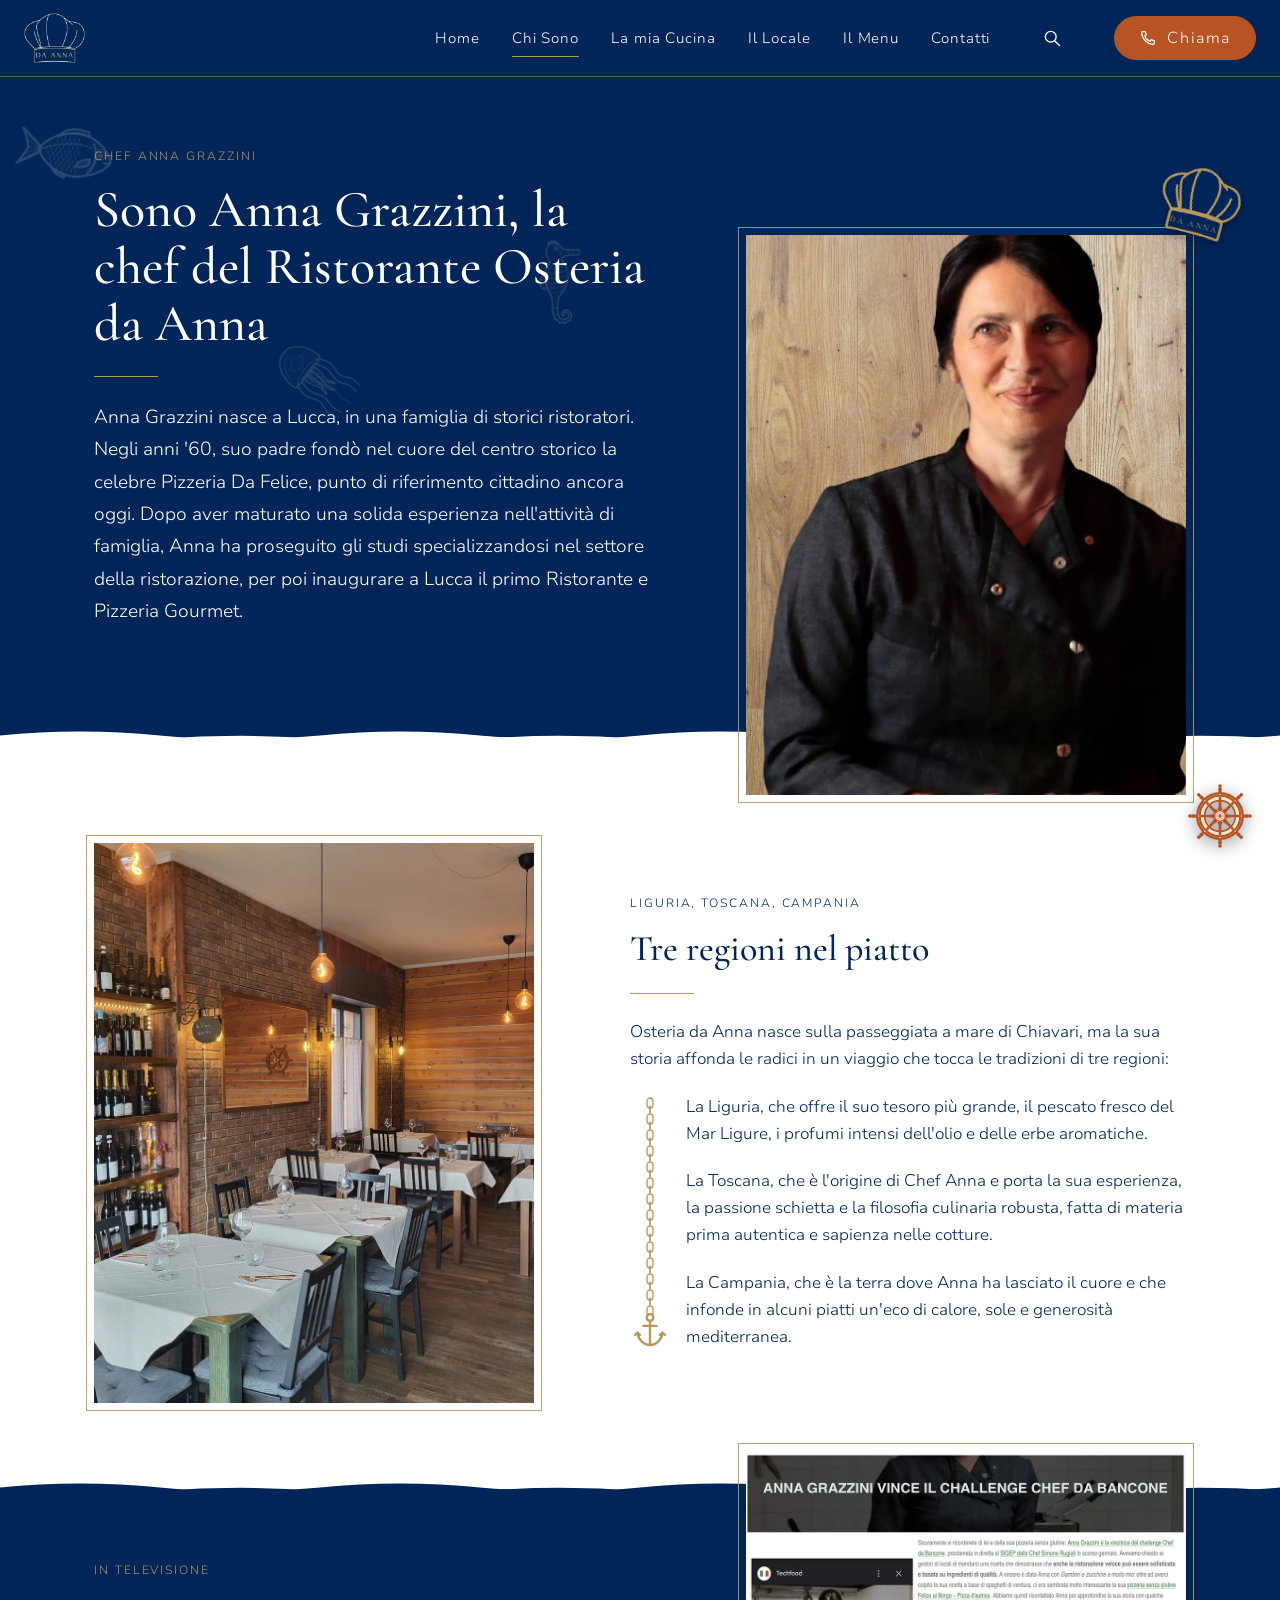
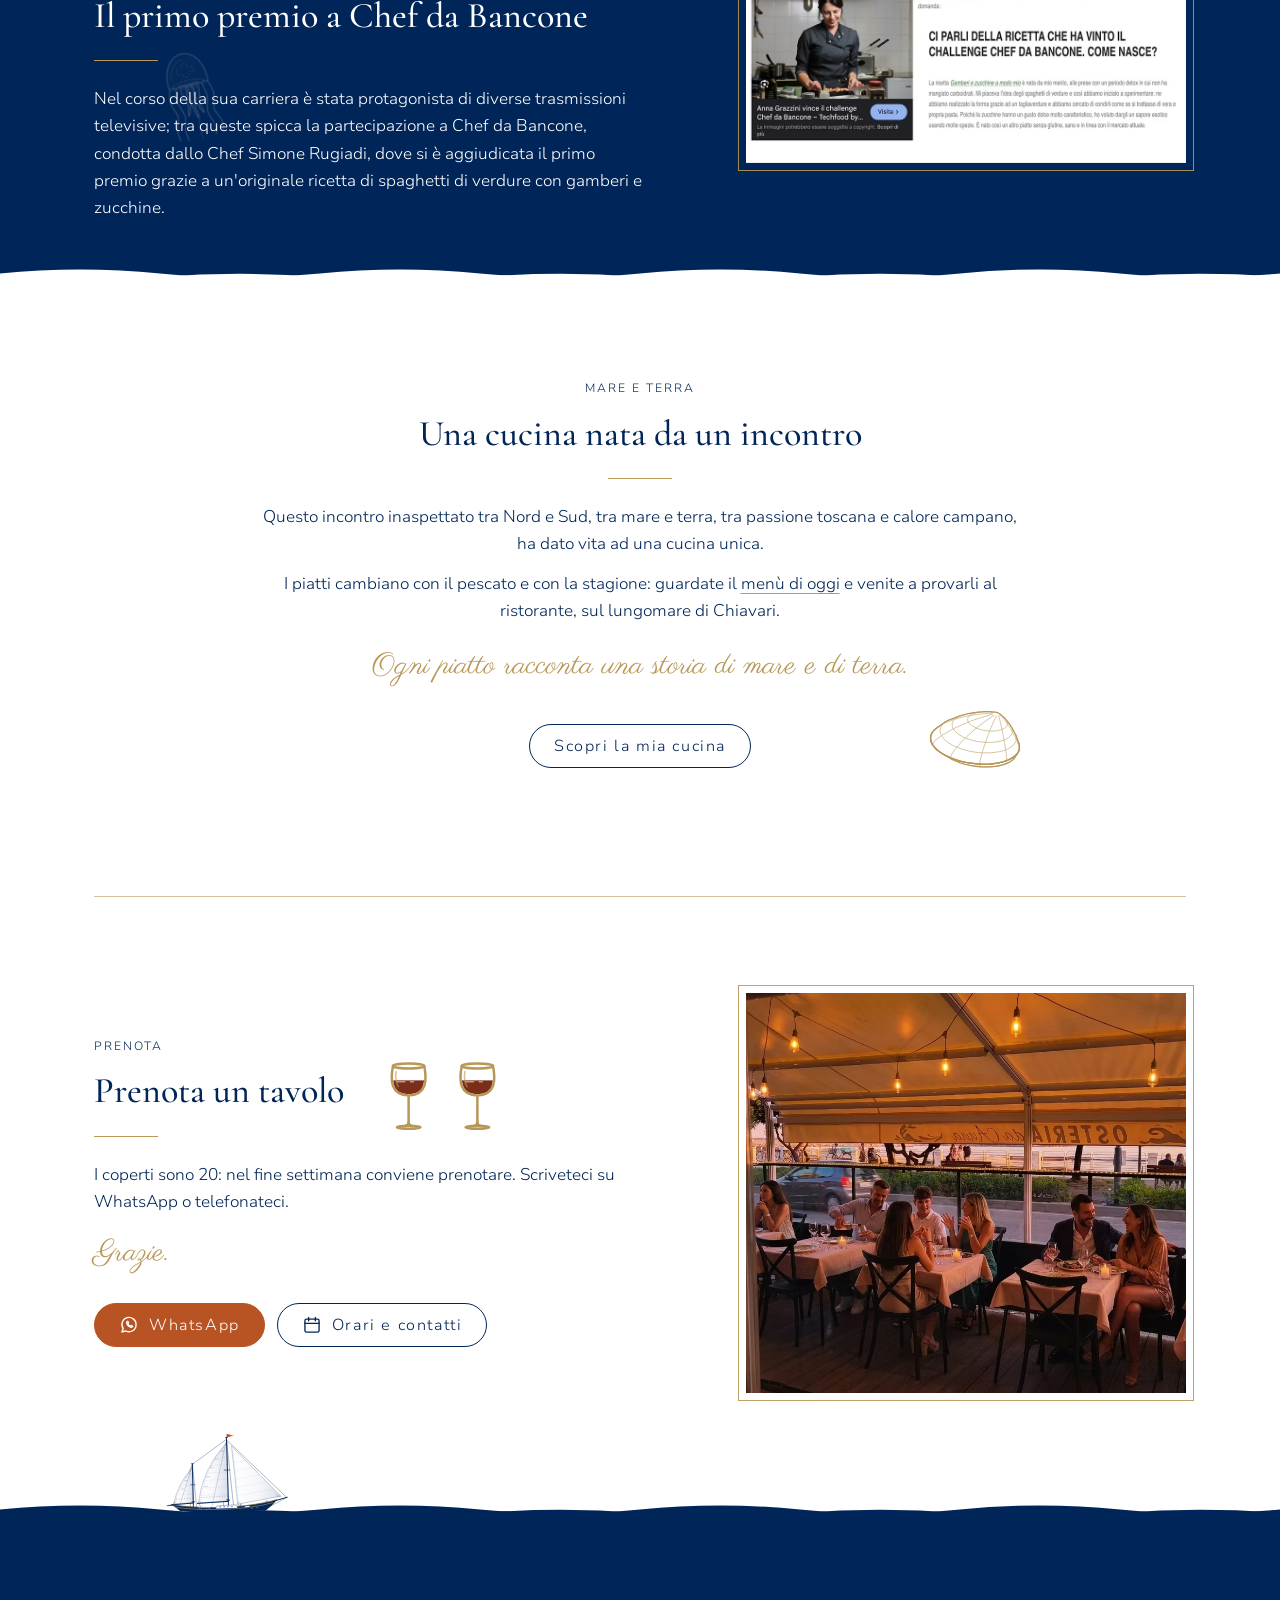
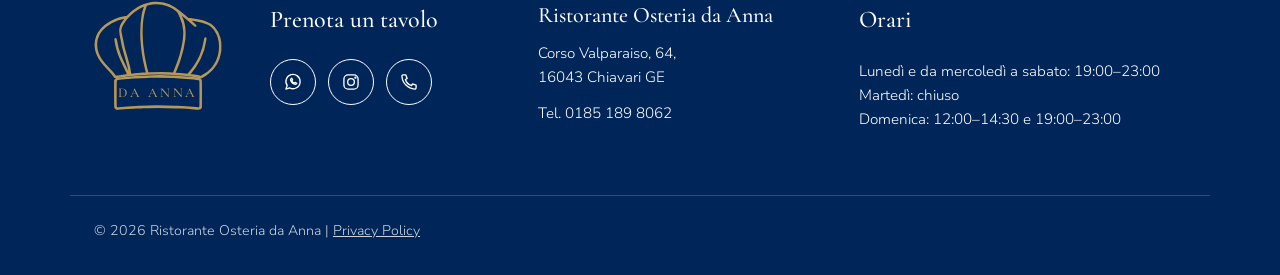
==== commit 71ebb907: "Sito nuovo: home e pagine con lo stile nuovo (fronte 5), I Piatti tolta; ?v=20261116d Co-Authored-By" ====
--- a/chi-siamo/index.html
+++ b/chi-siamo/index.html
@@ -1,9 +1,9 @@
 <!DOCTYPE html>
-<html lang="en">
+<html lang="it">
 <head>
 <meta charset="utf-8">
-<meta name="viewport" content="width=320, user-scalable=yes">
-<script>if (screen.width >= 768) document.querySelector('meta[name=viewport]').content = 'width=device-width, initial-scale=1'; document.documentElement.className = 'js';</script>
+<meta name="viewport" content="width=device-width, initial-scale=1">
+<script>document.documentElement.className = 'js';</script>
 <title>Chef Anna Grazzini | Ristorante di pesce a Chiavari | Ristorante Osteria da Anna</title>
 <meta name="description" content="Anna Grazzini, chef del Ristorante Osteria da Anna a Chiavari: nata in una famiglia di ristoratori, porto tre regioni in cucina: Liguria, Toscana e Campania">
 <link rel="canonical" href="https://www.osteriadaannachiavari.com/chi-siamo">
@@ -26,50 +26,42 @@
 <link rel="shortcut icon" href="/img/f4c59d_c7c8805771dc455fa762c5e1119b608d~mv2_32x32.jpg" type="image/png">
 <link rel="apple-touch-icon" href="/img/f4c59d_c7c8805771dc455fa762c5e1119b608d~mv2_180x180.jpg" type="image/png">
 <link rel="stylesheet" href="/css/font-regolato.css">
-<link rel="stylesheet" href="/css/sito.css?v=20261030c">
+<link rel="stylesheet" href="/css/stile.css?v=20261116d">
+<link rel="stylesheet" href="/css/pagine.css?v=20261116d">
 <script type="application/ld+json">{"@context":"https://schema.org/","@type":"Restaurant","name":"Ristorante Osteria da Anna","url":"https://www.osteriadaannachiavari.com","image":"https://www.osteriadaannachiavari.com/img/f4c59d_fd06059a17c2491ca986d9f26ad82a1e~mv2_2361x1330.png","telephone":"+39 0185 189 8062","address":{"@type":"PostalAddress","streetAddress":"Corso Valparaiso, 64","addressLocality":"Chiavari","postalCode":"16043","addressRegion":"GE","addressCountry":"IT"},"geo":{"@type":"GeoCoordinates","latitude":44.3168968,"longitude":9.3165284},"priceRange":"30-60 €","servesCuisine":["Pesce","Ligure"],"sameAs":["https://www.instagram.com/osteria_da_anna_/"],"hasMap":"https://maps.google.com/?cid=7680417386147146536","hasMenu":"https://www.osteriadaannachiavari.com/menu","openingHoursSpecification":[{"@type":"OpeningHoursSpecification","dayOfWeek":["Monday","Wednesday","Thursday","Friday","Saturday"],"opens":"19:00","closes":"23:00"},{"@type":"OpeningHoursSpecification","dayOfWeek":"Sunday","opens":"12:00","closes":"14:30"},{"@type":"OpeningHoursSpecification","dayOfWeek":"Sunday","opens":"19:00","closes":"23:00"}]}</script>
 </head>
-<body>
+<body class="font-testo">
+<svg class="nascosto" aria-hidden="true" focusable="false">
+  <defs>
+    <path id="onda-d" d="M0 22 q90.0 -11.25 180.0 0 t180.0 0 q90.0 -11.25 180.0 0 t180.0 0 q90.0 -11.25 180.0 0 t180.0 0 q90.0 -11.25 180.0 0 t180.0 0 q90.0 -11.25 180.0 0 t180.0 0 q90.0 -11.25 180.0 0 t180.0 0 q90.0 -11.25 180.0 0 t180.0 0 q90.0 -11.25 180.0 0 t180.0 0 L2880 40 L0 40 Z" fill="currentColor"/>
+    <path id="onda-f" d="M0 27 q90.0 8.75 180.0 0 t180.0 0 q90.0 8.75 180.0 0 t180.0 0 q90.0 8.75 180.0 0 t180.0 0 q90.0 8.75 180.0 0 t180.0 0 q90.0 8.75 180.0 0 t180.0 0 q90.0 8.75 180.0 0 t180.0 0 q90.0 8.75 180.0 0 t180.0 0 q90.0 8.75 180.0 0 t180.0 0 L2880 40 L0 40 Z" fill="currentColor"/>
+    <pattern id="maglie-catena" width="12" height="16" patternUnits="userSpaceOnUse"><rect x="3" y="1" width="6" height="10" rx="3" fill="none" stroke="#B89858" stroke-width="1.3"/><path d="M6 9 V17" stroke="#B89858" stroke-width="1.6" stroke-linecap="round"/></pattern>
+    <g id="ancora"><circle cx="12" cy="4.5" r="2" style="fill: var(--fondo-ancora, #FFFFFF)"/><path d="M12 6.5V21M8 9.5h8M4.5 13.5c.5 4.3 3.6 7.5 7.5 7.5s7-3.2 7.5-7.5M3 15l1.5-1.5L6 15M18 15l1.5-1.5L21 15"/></g>
+    <symbol id="barca-disegno" viewBox="0 0 200 140"><defs><linearGradient id="ombra-vela" x1="0" y1="0" x2="1" y2="0"><stop offset="0" stop-color="#FFFFFF"/><stop offset=".55" stop-color="#F6F7FA"/><stop offset="1" stop-color="#D9DFE9"/></linearGradient><clipPath id="t-fiocco"><path d="M111.7 24 L186.6 101.5 L120 113 Q116 66 111.7 24 Z"/></clipPath><clipPath id="t-randa"><path d="M104.3 18 L105.6 108 L60 110.6 Q65 60 104.3 18 Z"/></clipPath><clipPath id="t-mezzana"><path d="M51.2 56 L51.8 110 L22 111.8 Q27 82 51.2 56 Z"/></clipPath><clipPath id="taglio-scafo"><path d="M20 113 C60 120 130 120.5 180 107 C173 115.5 165 122.5 153 129 L44 129 Q35 127 31 122 Z"/></clipPath></defs><path class="sartiame" d="M104 14 L98 119 M51.2 52 L47 118 M51 52 L21 113" fill="none" stroke="#002558" stroke-width="0.5" stroke-linecap="round" stroke-linejoin="round"/><path class="vela" d="M111.7 24 L186.6 101.5 L120 113 Q116 66 111.7 24 Z" fill="url(#ombra-vela)" stroke="rgba(0, 37, 88, .55)" stroke-width=".6" stroke-linecap="round" stroke-linejoin="round"/><g class="ferzi" clip-path="url(#t-fiocco)" fill="none" stroke="rgba(0, 37, 88, .14)" stroke-width=".45"><path d="M282.5 72 L69.3 108.8 M271.8 61 L58.6 97.8 M261.1 49.9 L47.9 86.7 M250.4 38.8 L37.2 75.6 M239.7 27.7 L26.5 64.5 M229 16.7 L15.8 53.5"/></g><path class="balumina" d="M113.4 30 Q117.4 68 121.4 110.6" fill="none" stroke="rgba(0, 37, 88, .2)" stroke-width=".5"/><path class="rinforzi" d="M186.6 101.5 L179.6 99 L181 103.2 Z M120 113 L120.6 108 L125.2 112.1 Z" fill="rgba(0, 37, 88, .05)" stroke="rgba(0, 37, 88, .3)" stroke-width=".4" stroke-linejoin="round"/><path class="vela" d="M104.3 18 L105.6 108 L60 110.6 Q65 60 104.3 18 Z" fill="url(#ombra-vela)" stroke="rgba(0, 37, 88, .55)" stroke-width=".6" stroke-linecap="round" stroke-linejoin="round"/><g class="ferzi" clip-path="url(#t-randa)" fill="none" stroke="rgba(0, 37, 88, .14)" stroke-width=".45"><path d="M178.4 92.6 L32.5 100.9 M178.2 81.3 L32.3 89.7 M178.1 70.1 L32.2 78.4 M177.9 58.8 L32 67.2 M177.7 47.6 L31.8 55.9 M177.6 36.3 L31.7 44.7 M177.4 25.1 L31.5 33.4"/></g><path class="balumina" d="M102.2 22.4 Q68 61 62.6 108.6" fill="none" stroke="rgba(0, 37, 88, .2)" stroke-width=".5"/><path class="rinforzi" d="M60 110.6 L60.8 105.6 L65.4 110.3 Z M104.3 18 L102 21.6 L104.4 22 Z" fill="rgba(0, 37, 88, .05)" stroke="rgba(0, 37, 88, .3)" stroke-width=".4" stroke-linejoin="round"/><path class="terzaroli" d="M64.8 102.4 h.1 M68.78 102.18 h.1 M72.76 101.96 h.1 M76.74 101.74 h.1 M80.72 101.52 h.1 M84.7 101.3 h.1 M88.68 101.08 h.1 M92.66 100.86 h.1 M96.64 100.64 h.1 M100.62 100.42 h.1 M104.6 100.2 h.1" fill="none" stroke="rgba(0, 37, 88, .5)" stroke-width=".9" stroke-linecap="round"/><path class="stecche" d="M95.6 31.4 L99.4 31.6 M86.4 43.4 L91.4 43.6 M78.8 56.4 L84 56.6 M73 70.4 L78.2 70.6 M68.6 85.4 L73.8 85.6" fill="none" stroke="rgba(0, 37, 88, .35)" stroke-width=".7" stroke-linecap="round"/><path class="vela" d="M51.2 56 L51.8 110 L22 111.8 Q27 82 51.2 56 Z" fill="url(#ombra-vela)" stroke="rgba(0, 37, 88, .55)" stroke-width=".6" stroke-linecap="round" stroke-linejoin="round"/><g class="ferzi" clip-path="url(#t-mezzana)" fill="none" stroke="rgba(0, 37, 88, .14)" stroke-width=".45"><path d="M99.3 93.6 L4 99.4 M99.2 80.1 L3.8 85.9 M99 66.6 L3.7 72.4"/></g><path class="balumina" d="M49.6 60 Q29 83 24.4 110" fill="none" stroke="rgba(0, 37, 88, .2)" stroke-width=".5"/><path class="rinforzi" d="M22 111.8 L22.8 107.4 L26.6 111.5 Z" fill="rgba(0, 37, 88, .05)" stroke="rgba(0, 37, 88, .3)" stroke-width=".4" stroke-linejoin="round"/><path class="terzaroli" d="M25.6 104.4 h.1 M29.87 104.2 h.1 M34.13 104 h.1 M38.4 103.8 h.1 M42.67 103.6 h.1 M46.93 103.4 h.1 M51.2 103.2 h.1" fill="none" stroke="rgba(0, 37, 88, .5)" stroke-width=".9" stroke-linecap="round"/><path class="stecche" d="M45.6 65.6 L48.8 65.6 M38.8 76 L42.6 76 M33.4 89 L37.4 89" fill="none" stroke="rgba(0, 37, 88, .35)" stroke-width=".7" stroke-linecap="round"/><path class="sartiame" d="M104 14 L195.6 103.6 M104 13 L51 51 M104 14 L114 118.6 M51.2 52 L57 118" fill="none" stroke="#002558" stroke-width="0.5" stroke-linecap="round" stroke-linejoin="round"/><path class="manovre" d="M60.4 111.4 L63.6 117.4 M22.6 112.6 L13.6 113.6 M120.4 113.2 L124.4 117.6 M195.6 103.6 L171.4 116.4" fill="none" stroke="#002558" stroke-width="0.45" stroke-linecap="round" stroke-linejoin="round"/><path class="volanti" d="M104 14 L80 117.6 M51.2 52 L30.2 116.4" fill="none" stroke="#002558" stroke-width="0.35" stroke-linecap="round" stroke-linejoin="round" opacity=".7"/><path class="albero" d="M106 119 L104 10" fill="none" stroke="#002558" stroke-width="1.4" stroke-linecap="round" stroke-linejoin="round"/><path class="albero" d="M52 118 L51 50" fill="none" stroke="#002558" stroke-width="1.4" stroke-linecap="round" stroke-linejoin="round"/><path class="boma" d="M105.6 108.6 L58 111.2" fill="none" stroke="#002558" stroke-width="1.5" stroke-linecap="round" stroke-linejoin="round"/><path class="boma" d="M51.8 110.6 L18 113" fill="none" stroke="#002558" stroke-width="1.5" stroke-linecap="round" stroke-linejoin="round"/><path class="bompresso" d="M176.6 108.6 L196.4 103.4" fill="none" stroke="#002558" stroke-width="1.5" stroke-linecap="round" stroke-linejoin="round"/><path class="buttafuori" d="M21.4 113.6 L11.6 114.2" fill="none" stroke="#002558" stroke-width="1.1" stroke-linecap="round" stroke-linejoin="round"/><path class="crocette" d="M100 60.4 L108.6 60.4" fill="none" stroke="#002558" stroke-width="0.9" stroke-linecap="round" stroke-linejoin="round"/><path class="crocette" d="M48.2 82.4 L54.6 82.4" fill="none" stroke="#002558" stroke-width="0.8" stroke-linecap="round" stroke-linejoin="round"/><path class="testa-albero" d="M102.4 10.2 L105.6 10.2 M49.8 50.2 L52.4 50.2" fill="none" stroke="#002558" stroke-width="1" stroke-linecap="round" stroke-linejoin="round"/><path class="trozza" d="M103.4 106.6 L107.6 106.4 M49.8 108.8 L53.6 108.6" fill="none" stroke="#002558" stroke-width="1.6" stroke-linecap="round" stroke-linejoin="round"/><path class="bandiera" d="M104.2 4.8 C108 5.4 111 6.6 115.5 7.4 C111.2 8.5 108 9.7 104.2 10.3 Z" fill="#B85423"/><path class="scafo" d="M20 113 C60 120 130 120.5 180 107 C173 115.5 165 122.5 153 129 L44 129 Q35 127 31 122 Z" fill="#002558"/><rect class="carena" x="0" y="124.5" width="200" height="6" fill="#7A2E1A" clip-path="url(#taglio-scafo)"/><rect class="bagnasciuga" x="0" y="123.4" width="200" height="1.1" fill="#FFFFFF" clip-path="url(#taglio-scafo)"/><path class="scafo-filo" d="M20 113 C60 120 130 120.5 180 107 C173 115.5 165 122.5 153 129 L44 129 Q35 127 31 122 Z" fill="none" stroke="#00122E" stroke-width=".8"/><path class="filetto" d="M24 116.6 C62 123 130 123.5 174 111.4" fill="none" stroke="#B89858" stroke-width=".9"/><path class="falchetta" d="M20.4 113.1 C60 120.1 130 120.6 179.6 107.1" fill="none" stroke="#B89858" stroke-width=".7" stroke-linecap="round" opacity=".85"/><circle class="oblo-scafo" cx="64" cy="120.4" r=".75" fill="none" stroke="#B89858" stroke-width=".45"/><circle class="oblo-scafo" cx="72" cy="120.9" r=".75" fill="none" stroke="#B89858" stroke-width=".45"/><circle class="oblo-scafo" cx="142" cy="119.4" r=".75" fill="none" stroke="#B89858" stroke-width=".45"/><circle class="oblo-scafo" cx="150" cy="118.5" r=".75" fill="none" stroke="#B89858" stroke-width=".45"/><path class="specchio" d="M31.4 121.6 Q27 118.6 23.4 115.6" fill="none" stroke="#FFFFFF" stroke-width=".4" opacity=".35"/><path class="tuga" d="M86 119.8 L88.2 115.4 Q103 114.6 118 114.1 L120.2 118.8 Z" fill="#FFFFFF" stroke="#002558" stroke-width=".5" stroke-linejoin="round"/><circle class="oblo-tuga" cx="93" cy="117.06" r=".8" fill="none" stroke="#002558" stroke-width=".4"/><circle class="oblo-tuga" cx="99" cy="116.94" r=".8" fill="none" stroke="#002558" stroke-width=".4"/><circle class="oblo-tuga" cx="105" cy="116.82" r=".8" fill="none" stroke="#002558" stroke-width=".4"/><circle class="oblo-tuga" cx="111" cy="116.7" r=".8" fill="none" stroke="#002558" stroke-width=".4"/><path class="osteriggio" d="M130.6 118.4 L131.4 116.2 L138.2 115.8 L139 117.8 Z" fill="#FFFFFF" stroke="#002558" stroke-width=".45" stroke-linejoin="round"/><path class="pozzetto" d="M60.6 119.3 L61.2 117.3 L76.4 117.9 L76.6 119.9" fill="none" stroke="#FFFFFF" stroke-width=".55" stroke-linejoin="round"/><path class="manica-vento" d="M124.2 117.6 L124.2 114.6 Q124.2 113.4 125.6 113.4 M164 112.2 L164 109.4 Q164 108.2 165.4 108.2" fill="none" stroke="#002558" stroke-width=".7" stroke-linecap="round"/></symbol>
+  </defs>
+</svg>
 <button class="salta" type="button" data-salta>Skip to Main Content</button>
 
-<header class="testata">
-  <div class="striscia"></div>
-  <div class="linea linea-1"></div>
-  <div class="linea linea-2"></div>
-  <div class="contenitore">
-    <div class="abs logo-box" data-anim-tel="fade">
+<header class="testata fascia-blu">
+  <div class="contenuto testata-riga">
+    <a class="testata-logo" href="/" aria-label="Ristorante Osteria da Anna, home">
       <picture>
-        <source media="(max-width: 767px)" type="image/avif" srcset="/img/f4c59d_f3e3ba00640a411fac362ad917c9c6fc~mv2_260x144.avif">
-        <source media="(max-width: 767px)" srcset="/img/f4c59d_f3e3ba00640a411fac362ad917c9c6fc~mv2_260x144.jpg">
-        <source type="image/avif" srcset="/img/f4c59d_f3e3ba00640a411fac362ad917c9c6fc~mv2_378x210.avif">
-        <img src="/img/f4c59d_f3e3ba00640a411fac362ad917c9c6fc~mv2_378x210.jpg" width="189" height="105" alt="Cappello da Cuoco - Logo Ristorante Osteria da Anna - Chiavari">
+        <source type="image/avif" srcset="/img/logo-cappello-osteria-da-anna-chiavari-200x164.avif">
+        <img src="/img/logo-cappello-osteria-da-anna-chiavari-200x164.png" width="61" height="50" alt="Cappello da Cuoco - Logo Ristorante Osteria da Anna - Chiavari">
       </picture>
-    </div>
-    <button class="abs cerca" type="button" aria-label="Search" data-ricerca-apri><svg viewBox="0 0 200 200" aria-hidden="true"><path d="M54.758 119.575c-8.658-8.658-13.425-20.167-13.425-32.408 0-12.234 4.767-23.742 13.425-32.4 8.659-8.659 20.167-13.434 32.409-13.434 12.241 0 23.75 4.775 32.408 13.434C128.233 63.425 133 74.933 133 87.167c0 12.241-4.767 23.75-13.425 32.408C110.917 128.233 99.408 133 87.167 133c-12.242 0-23.75-4.767-32.409-13.425Zm111.6 40.892-38.083-38.092c8.425-9.808 13.058-22.133 13.058-35.208 0-14.467-5.633-28.067-15.866-38.292C115.242 38.642 101.633 33 87.167 33 72.7 33 59.1 38.642 48.867 48.875 38.633 59.1 33 72.7 33 87.167c0 14.475 5.633 28.066 15.867 38.3C59.1 135.7 72.7 141.333 87.167 141.333c13.075 0 25.4-4.633 35.216-13.066l38.084 38.091 5.891-5.891Z" fill-rule="evenodd"/></svg></button>
-    <button class="menu-tel-apri" type="button" data-menu-tel aria-label="Open navigation menu" aria-expanded="false"><span class="linee"><span></span><span></span><span></span></span></button>
-    <nav class="abs menu fk" aria-label="Site">
-      <ul>
-        <li><a href="/" target="_self"><p>Home</p></a></li>
-        <li><a href="/chi-siamo" target="_self" aria-current="page"><p>Chi Sono</p></a></li>
-        <li><a href="/la-mia-cucina" target="_self"><p>La mia Cucina</p></a></li>
-        <li><a href="/il-locale" target="_self"><p>Il Locale</p></a></li>
-        <li><a href="/i-piatti" target="_self"><p>I Piatti</p></a></li>
-        <li><a href="/menu" target="_self"><p>Il Menu</p></a></li>
-        <li><a href="/contatti" target="_self"><p>Prenota</p></a></li>
-      </ul>
+    </a>
+    <nav class="nav" id="menu-principale" aria-label="Menu principale">
+      <a href="/">Home</a>
+      <a href="/chi-siamo" aria-current="page">Chi Sono</a>
+      <a href="/la-mia-cucina">La mia Cucina</a>
+      <a href="/il-locale">Il Locale</a>
+      <a href="/menu">Il Menu</a>
+      <a href="/contatti">Contatti</a>
     </nav>
-  </div>
-  <nav class="menu-tel fk" aria-label="Site">
-    <ul>
-      <li><a href="/" target="_self">Home</a></li>
-      <li><a href="/chi-siamo" target="_self" aria-current="page">Chi Sono</a></li>
-      <li><a href="/la-mia-cucina" target="_self">La mia Cucina</a></li>
-      <li><a href="/il-locale" target="_self">Il Locale</a></li>
-      <li><a href="/i-piatti" target="_self">I Piatti</a></li>
-      <li><a href="/menu" target="_self">Il Menu</a></li>
-      <li><a href="/contatti" target="_self">Prenota</a></li>
-    </ul>
-  </nav>
+    <button class="testata-cerca" type="button" aria-label="Cerca nel sito" data-ricerca-apri><svg viewBox="0 0 24 24" width="20" height="20" aria-hidden="true"><circle cx="10.5" cy="10.5" r="6.5"/><path d="M15.5 15.5 21 21"/></svg></button>
+    <a class="bottone cta testata-chiama" href="tel:+393347231955"><svg class="icona-linea" viewBox="0 0 24 24" width="18" height="18" aria-hidden="true"><path d="M5 3.5h3.2l1.6 4.2-2.1 1.3a11 11 0 0 0 7.3 7.3l1.3-2.1 4.2 1.6V19a1.5 1.5 0 0 1-1.6 1.5A16.5 16.5 0 0 1 3.5 5.1 1.5 1.5 0 0 1 5 3.5z"/></svg> Chiama</a>
+    <button class="menu-tel-apri" type="button" data-menu-tel aria-controls="menu-principale" aria-label="Open navigation menu" aria-expanded="false"><span></span><span></span><span></span></button>
+  </div>
   <div class="ricerca font-testo" data-ricerca hidden>
     <div class="ricerca-velo" data-ricerca-chiudi></div>
     <div class="ricerca-pannello" role="dialog" aria-label="Search">
@@ -83,10 +75,10 @@
         <div class="ricerca-pagine">
           <h2 class="fk">Other Pages</h2>
           <ul>
-          <li class="ricerca-scheda"><span class="ricerca-miniatura"><picture><source type="image/avif" srcset="/img/f4c59d_fd06059a17c2491ca986d9f26ad82a1e~mv2_164x164.avif"><img src="/img/f4c59d_fd06059a17c2491ca986d9f26ad82a1e~mv2_164x164.png" width="82" height="82" alt="" loading="lazy"></picture></span><span class="ricerca-testi"><a href="/i-piatti" target="_self">I Piatti | Osteria da Anna | Ristorante di pesce Chiavari</a><span class="ricerca-desc">Osteria da Anna a Chiavari:Rivisitazione di antichi sapori senza tempo.
+          <li class="ricerca-scheda"><span class="ricerca-miniatura"><picture><source type="image/avif" srcset="/img/f4c59d_fd06059a17c2491ca986d9f26ad82a1e~mv2_164x164.avif"><img src="/img/f4c59d_fd06059a17c2491ca986d9f26ad82a1e~mv2_164x164.png" width="82" height="82" alt="" loading="lazy"></picture></span><span class="ricerca-testi"><a href="/menu#piatti" target="_self">I piatti in foto | Ristorante Osteria da Anna</a><span class="ricerca-desc">Osteria da Anna a Chiavari:Rivisitazione di antichi sapori senza tempo.
 Non aspettetevi un menu fisso e immutabile; aspettatevi invece  la sorpresa e la garanzia di un prodotto selezionato quotidianamente, sopratutto pesce fresco, proveniente direttamente da vari mercati ittici in base alla stagionalità. Passione e ricerca costante di nuove ricette, ma anche la proposta di buona parte della cucina casalinga di una volta.</span></span></li>
           <li class="ricerca-scheda"><span class="ricerca-miniatura"><picture><source type="image/avif" srcset="/img/f4c59d_fd06059a17c2491ca986d9f26ad82a1e~mv2_164x164.avif"><img src="/img/f4c59d_fd06059a17c2491ca986d9f26ad82a1e~mv2_164x164.png" width="82" height="82" alt="" loading="lazy"></picture></span><span class="ricerca-testi"><a href="/" target="_self">Osteria da Anna | Ristorante sul lungomare a Chiavari | Ristorante di pesce Chiavari</a><span class="ricerca-desc">Osteria da Anna: Ristorante sul Lungomare a Chiavari.  Ristorante di pesce. Un mix di sapori unici: la freschezza della Liguria, la passione della Toscana e il cuore della Campania in ogni piatto. Ottima carta dei vini. Scopri il menù del giorno. Siamo nei pressi del Miramare. Prenota un tavolo vista mare.</span></span></li>
-          <li class="ricerca-scheda"><span class="ricerca-miniatura"><picture><source type="image/avif" srcset="/img/f4c59d_fd06059a17c2491ca986d9f26ad82a1e~mv2_164x164.avif"><img src="/img/f4c59d_fd06059a17c2491ca986d9f26ad82a1e~mv2_164x164.png" width="82" height="82" alt="" loading="lazy"></picture></span><span class="ricerca-testi"><a href="/menu" target="_self">Il Menu | Osteria da Anna | Ristorante di pesce Chiavari</a><span class="ricerca-desc">Osteria da Anna a Chiavari: un incontro inaspettato tra Nord e Sud, tra mare e terra, tra passione toscana e calore campano, che da vita ad una cucina unica. 
+          <li class="ricerca-scheda"><span class="ricerca-miniatura"><picture><source type="image/avif" srcset="/img/f4c59d_fd06059a17c2491ca986d9f26ad82a1e~mv2_164x164.avif"><img src="/img/f4c59d_fd06059a17c2491ca986d9f26ad82a1e~mv2_164x164.png" width="82" height="82" alt="" loading="lazy"></picture></span><span class="ricerca-testi"><a href="/menu" target="_self">Il Menu | Osteria da Anna | Ristorante di pesce Chiavari</a><span class="ricerca-desc">Osteria da Anna a Chiavari: un incontro inaspettato tra Nord e Sud, tra mare e terra, tra passione toscana e calore campano, che da vita ad una cucina unica.
 Il nostro menu è dettato dalla disponibilità giornaliera della materia prima, garantendo freschezza e un forte legame con il territorio, ma è estremamente dinamico e stagionale.</span></span></li>
           </ul>
           <button class="ricerca-tutti" type="submit" form="ricerca-modulo" data-ricerca-tutti>Show All Results</button>
@@ -98,116 +90,154 @@
 
 <main id="principale" tabindex="-1">
 
-<section class="chi-corpo">
-  <div class="banda"></div>
-  <div class="contenitore">
-    <h1 class="abs chi-h1 fk su-bianco" data-anim-pc="fade" data-anim-tel="fade">Sono Anna Grazzini, la chef del Ristorante Osteria da Anna</h1>
-    <div class="abs chi-foto-anna" data-anim-pc="fade">
-      <picture>
-        <source media="(max-width: 767px)" type="image/avif" srcset="/img/2b14c5_c9b362d0870a4c5286ba415648dc62db~mv2_560x718.avif">
-        <source media="(max-width: 767px)" srcset="/img/2b14c5_c9b362d0870a4c5286ba415648dc62db~mv2_560x718.jpg">
-        <source type="image/avif" srcset="/img/2b14c5_c9b362d0870a4c5286ba415648dc62db~mv2_890x1242.avif">
-        <img class="copri" src="/img/2b14c5_c9b362d0870a4c5286ba415648dc62db~mv2_890x1242.jpg" width="445" height="621" alt="Chef Anna Grazzini ritratto">
-      </picture>
-    </div>
-    <div class="colonna chi-col">
-      <p class="fk titolo-23 su-blu" data-anim-pc="float" data-anim-tel="fade">Chef Anna Grazzini</p>
-      <div class="testo font-testo su-blu" data-anim-pc="float" data-anim-tel="fade">
-        <p>Anna Grazzini nasce a Lucca, in una famiglia di storici ristoratori. Negli anni '60, suo padre fondò nel cuore del centro storico la celebre Pizzeria Da Felice, punto di riferimento cittadino ancora oggi. Dopo aver maturato una solida esperienza nell'attività di famiglia, Anna ha proseguito gli studi specializzandosi nel settore della ristorazione, per poi inaugurare a Lucca il primo Ristorante e Pizzeria Gourmet.</p>
-        <p>&#8203;</p>
-        <p>Nel corso della sua carriera è stata protagonista di diverse trasmissioni televisive; tra queste spicca la partecipazione a Chef da Bancone, condotta dallo Chef Simone Rugiadi, dove si è aggiudicata il primo premio grazie a un'originale ricetta di spaghetti di verdure con gamberi e zucchine."</p>
-        <p>&#8203;</p>
-        <p>Osteria da Anna nasce sulla passeggiata a mare di Chiavari, ma la sua storia affonda le radici in un viaggio che tocca le tradizioni di tre regioni<br>
-&#8203;</p>
-        <ul class="elenco">
-          <li><p>La Liguria, che offre il suo tesoro più grande, il pescato fresco del Mar Ligure, i profumi intensi dell'olio e delle erbe aromatiche.</p></li>
-          <li><p>La Toscana, che è l'origine di Chef Anna e porta la sua esperienza, la passione schietta e la filosofia culinaria robusta, fatta di materia prima autentica e sapienza nelle cotture.</p></li>
-          <li><p>La Campania, che è la terra dove Anna ha lasciato il cuore e che infonde in alcuni piatti un'eco di calore, sole e generosità mediterranea.</p></li>
+<!-- 1. Hero tutta blu: H1 e primo paragrafo a sinistra, ritratto di Anna a destra -->
+<section class="fascia-blu sezione hero-blu" id="testa" aria-labelledby="titolo-pagina">
+  <div class="contenuto griglia griglia-dx griglia-centro">
+    <div class="colonna-testo">
+      <p class="occhiello">Chef Anna Grazzini</p>
+      <h1 id="titolo-pagina" class="titolo h1">Sono Anna Grazzini, la chef del Ristorante Osteria da Anna</h1>
+      <hr class="linea-oro">
+      <p class="misura">Anna Grazzini nasce a Lucca, in una famiglia di storici ristoratori. Negli anni '60, suo padre fondò nel cuore del centro storico la celebre Pizzeria Da Felice, punto di riferimento cittadino ancora oggi. Dopo aver maturato una solida esperienza nell'attività di famiglia, Anna ha proseguito gli studi specializzandosi nel settore della ristorazione, per poi inaugurare a Lucca il primo Ristorante e Pizzeria Gourmet.</p>
+    </div>
+    <div class="cornice-foto foto-sporge-sotto">
+      <picture><source type="image/avif" srcset="/img/2b14c5_c9b362d0870a4c5286ba415648dc62db~mv2_890x1242.avif"><img class="foto" src="/img/2b14c5_c9b362d0870a4c5286ba415648dc62db~mv2_890x1242.jpg" width="445" height="621" alt="Chef Anna Grazzini, Ristorante Osteria da Anna"></picture>
+      <span class="cappello-foto" aria-hidden="true"><svg class="si-disegna" viewBox="0 0 911 779"><path class="sagoma" d="M161.5 768.8C157.0 767.2 152.2 763.3 150.2 759.7C148.6 756.7 148.5 750.1 148.5 661.5L148.5 566.5L150.7 562.3C153.5 557.1 158.7 553.1 164.0 551.9C170.2 550.5 205.2 546.6 238.0 543.6C276.9 540.1 309.4 537.9 369.5 534.9C398.0 533.5 530.4 533.4 552.0 534.8C561.1 535.4 576.8 536.4 587.0 537.0C612.3 538.4 648.3 541.1 668.5 543.0C714.9 547.4 745.9 550.9 749.8 552.2C754.0 553.5 759.6 558.3 761.8 562.4C763.3 565.2 763.4 573.7 763.1 661.0L762.8 756.5L760.5 760.6C759.2 762.9 757.1 765.4 755.8 766.2C749.8 770.1 748.3 770.1 712.7 767.0C678.7 764.1 643.4 761.6 618.5 760.5C611.4 760.2 596.0 759.5 584.5 759.0C527.6 756.5 423.4 755.6 381.5 757.3C371.1 757.7 349.4 758.5 333.5 759.0C317.6 759.6 300.7 760.2 296.0 760.5C291.3 760.7 283.0 761.2 277.5 761.5C243.0 763.3 184.9 767.6 168.5 769.5C166.3 769.7 163.2 769.4 161.5 768.8Z M736.5 541.4C716.3 537.2 680.0 531.3 661.5 529.1C631.8 525.6 572.7 521.2 524.4 518.9C501.6 517.8 405.3 518.2 386.0 519.5C295.1 525.5 271.5 527.5 226.0 533.6C211.4 535.5 189.8 538.7 177.9 540.5C150.3 544.9 150.1 544.9 148.3 542.5C134.3 522.5 124.3 510.6 105.5 491.0C74.7 458.9 67.5 450.8 54.2 433.0C37.3 410.7 30.9 399.5 22.1 377.2C17.3 365.2 15.9 360.1 12.4 342.0C10.2 331.0 9.9 293.0 11.9 282.5C16.2 259.7 22.9 242.0 33.3 225.0C54.9 190.1 94.9 157.4 141.6 136.4C165.8 125.6 198.9 115.9 223.5 112.4L235.5 110.7L250.1 96.6C281.5 66.2 318.5 42.1 357.0 27.0C368.6 22.4 385.7 17.2 396.0 15.1C408.6 12.6 412.2 12.1 426.7 10.9C446.8 9.2 470.6 11.0 494.5 15.9C520.2 21.2 550.2 34.0 573.0 49.3C590.5 61.0 636.7 97.5 662.8 120.2C666.0 123.0 669.6 125.1 671.4 125.4C673.1 125.7 678.3 126.3 683.0 126.9C736.3 133.5 767.4 139.7 793.3 148.7C847.1 167.4 878.8 203.3 894.4 263.5C896.6 272.1 897.3 275.4 900.2 291.5C901.7 300.3 901.8 348.3 900.3 356.0C899.7 359.0 898.6 365.1 897.9 369.5C896.9 376.3 895.0 384.7 891.0 399.5C889.8 404.0 887.0 412.1 885.5 415.5C884.8 417.1 883.2 420.8 882.1 423.7C879.0 431.5 871.9 445.4 866.0 455.0C851.9 478.0 833.1 498.4 810.4 515.5C795.3 526.9 762.9 546.1 759.3 545.9C758.3 545.8 748.1 543.8 736.5 541.4Z"/><path class="tratto" data-matita="1" d="M736.5 541.4C716.3 537.2 680.0 531.3 661.5 529.1C631.8 525.6 572.7 521.2 524.4 518.9C501.6 517.8 405.3 518.2 386.0 519.5C295.1 525.5 271.5 527.5 226.0 533.6C211.4 535.5 189.8 538.7 177.9 540.5C150.3 544.9 150.1 544.9 148.3 542.5C134.3 522.5 124.3 510.6 105.5 491.0C74.7 458.9 67.5 450.8 54.2 433.0C37.3 410.7 30.9 399.5 22.1 377.2C17.3 365.2 15.9 360.1 12.4 342.0C10.2 331.0 9.9 293.0 11.9 282.5C16.2 259.7 22.9 242.0 33.3 225.0C54.9 190.1 94.9 157.4 141.6 136.4C165.8 125.6 198.9 115.9 223.5 112.4L235.5 110.7L250.1 96.6C281.5 66.2 318.5 42.1 357.0 27.0C368.6 22.4 385.7 17.2 396.0 15.1C408.6 12.6 412.2 12.1 426.7 10.9C446.8 9.2 470.6 11.0 494.5 15.9C520.2 21.2 550.2 34.0 573.0 49.3C590.5 61.0 636.7 97.5 662.8 120.2C666.0 123.0 669.6 125.1 671.4 125.4C673.1 125.7 678.3 126.3 683.0 126.9C736.3 133.5 767.4 139.7 793.3 148.7C847.1 167.4 878.8 203.3 894.4 263.5C896.6 272.1 897.3 275.4 900.2 291.5C901.7 300.3 901.8 348.3 900.3 356.0C899.7 359.0 898.6 365.1 897.9 369.5C896.9 376.3 895.0 384.7 891.0 399.5C889.8 404.0 887.0 412.1 885.5 415.5C884.8 417.1 883.2 420.8 882.1 423.7C879.0 431.5 871.9 445.4 866.0 455.0C851.9 478.0 833.1 498.4 810.4 515.5C795.3 526.9 762.9 546.1 759.3 545.9C758.3 545.8 748.1 543.8 736.5 541.4Z"></path><path class="tratto" data-matita="1" d="M195.5 531.1C206.5 529.5 220.0 527.6 225.5 527.0C231.0 526.3 236.7 525.5 238.2 525.1L240.9 524.5L234.6 509.0C231.1 500.5 222.1 480.9 214.5 465.5C188.6 412.7 177.0 385.3 167.5 354.1C159.5 327.5 155.3 309.7 152.0 287.0C149.6 270.3 149.8 267.7 153.8 268.2C156.4 268.5 156.5 268.9 157.7 277.0C163.7 317.0 173.4 353.5 188.0 390.0C196.0 410.1 200.7 420.3 220.0 460.0C233.7 488.3 243.7 511.1 247.4 522.2C248.0 524.1 249.7 524.5 251.8 523.1C252.9 522.5 252.8 520.3 251.6 510.9C247.4 480.0 242.3 457.6 231.6 423.2C211.5 358.8 195.8 293.5 186.9 237.1C181.7 204.4 183.3 190.5 194.5 168.5C200.9 156.1 204.7 150.2 217.8 132.7L228.2 118.9L223.3 119.5C193.3 123.7 149.5 138.5 123.9 153.1C95.8 169.2 74.7 185.6 57.7 204.5C46.6 216.8 40.6 225.6 33.0 240.8C20.9 264.8 17.0 281.8 17.0 310.4C17.0 336.5 20.1 353.2 29.2 376.0C34.9 390.4 39.7 399.2 50.3 415.0C66.3 438.9 73.4 447.4 103.5 478.6C129.2 505.1 137.6 514.7 146.8 527.7L153.8 537.6L164.7 535.8C170.6 534.8 184.5 532.7 195.5 531.1Z"></path><path class="tratto" data-matita="1" d="M286.1 520.1C291.4 519.5 299.3 518.8 303.6 518.5C307.9 518.2 313.1 517.7 315.0 517.5C316.9 517.3 322.8 516.8 328.0 516.5C333.2 516.1 342.7 515.5 349.0 514.9C355.3 514.4 363.7 514.0 367.7 514.0C371.6 514.0 375.1 513.6 375.4 513.2C375.7 512.8 375.0 509.0 373.9 504.9C370.7 493.3 363.5 464.1 362.0 457.5C361.3 454.2 360.4 450.1 360.0 448.5C359.6 446.9 358.7 442.8 358.0 439.5C357.4 436.2 356.4 431.5 355.8 429.0C353.6 418.7 353.1 416.2 352.0 410.0C351.4 406.4 350.5 401.2 350.0 398.5C349.1 393.9 348.7 391.0 346.0 373.8C343.4 356.6 339.8 324.5 338.0 303.0C337.4 296.1 336.4 285.3 335.8 279.0C335.0 271.8 334.5 250.0 334.5 220.5C334.5 161.9 335.4 151.1 345.0 96.8C347.2 84.4 351.0 70.4 358.0 49.3C360.7 40.9 363.0 33.6 363.0 33.0C363.0 31.1 334.7 43.5 321.5 51.3C276.1 78.1 239.0 112.7 211.8 153.5C203.7 165.6 196.5 179.5 193.6 188.3C190.3 198.2 189.0 215.2 191.0 222.0C191.6 223.9 193.2 232.2 194.6 240.5C203.9 296.4 221.9 369.2 241.5 431.0C249.3 455.4 255.9 486.5 258.1 508.9L259.4 522.3L268.0 521.6C272.7 521.3 280.8 520.6 286.1 520.1Z"></path><path class="tratto" data-matita="1" d="M568.0 509.2C570.4 504.1 585.5 466.0 590.0 454.0C591.6 449.9 594.6 441.8 596.8 436.0C607.5 407.9 620.9 361.5 627.9 328.5C639.0 276.3 642.3 244.3 640.1 210.7C637.4 169.4 633.2 153.4 614.3 113.0C612.4 108.9 609.1 101.7 607.0 97.0C597.0 74.4 598.1 76.1 587.9 68.7C571.2 56.7 558.7 48.4 550.0 43.8C530.5 33.4 506.2 24.7 486.5 21.2C469.8 18.2 462.9 17.6 443.0 17.6C418.4 17.5 407.2 18.8 386.0 24.2C372.7 27.5 373.1 27.1 369.2 38.0C359.8 64.0 351.7 94.8 348.1 119.0C347.4 123.1 346.5 129.2 346.0 132.5C344.6 141.8 343.2 157.7 341.9 177.5C340.7 197.3 341.2 257.9 342.8 279.5C343.4 286.6 344.1 296.8 344.4 302.0C344.8 307.2 345.5 315.0 346.0 319.3C347.6 332.0 348.9 343.2 349.5 348.0C351.0 361.3 353.5 378.2 355.0 386.5C355.6 389.8 356.5 395.0 357.1 398.0C357.6 401.0 358.5 405.8 359.0 408.5C359.6 411.2 360.4 415.8 360.9 418.5C361.9 424.3 365.1 439.4 368.1 453.0C369.2 458.2 370.6 464.3 371.1 466.5C372.1 471.1 376.8 489.6 380.0 501.4C383.5 514.4 381.1 513.3 403.8 512.4C429.2 511.3 529.8 511.6 541.5 512.8C546.5 513.3 554.0 513.8 558.2 513.9L565.9 514.0L568.0 509.2Z"></path><path class="tratto" data-matita="1" d="M765.7 535.7C796.9 518.0 822.6 498.3 839.1 479.5C843.8 474.2 855.6 458.0 860.0 451.0C898.3 389.4 905.9 306.2 879.4 239.5C870.1 215.9 853.9 193.7 835.2 178.8C812.5 160.7 782.1 149.8 729.0 140.6C711.9 137.6 682.5 133.7 681.0 134.2C679.9 134.5 693.8 147.2 713.1 163.5C722.9 171.8 724.9 173.9 724.7 176.0C724.6 177.5 723.8 178.6 722.7 178.8C720.7 179.2 717.9 177.0 689.9 152.5C672.2 136.9 645.0 114.3 617.8 92.2L610.0 85.9L612.9 92.2C614.5 95.7 617.3 101.9 619.3 106.0C629.5 128.0 632.3 134.8 635.9 145.6C644.2 170.7 646.8 190.8 646.8 229.5C646.8 253.3 646.5 260.1 644.5 274.5C637.8 324.1 627.5 368.2 611.5 416.5C605.7 434.0 591.9 471.5 589.9 475.2C589.4 476.2 589.0 477.4 589.0 478.0C589.0 478.6 588.2 480.9 587.1 483.3C586.1 485.6 584.0 490.4 582.5 494.0C581.0 497.6 578.7 502.9 577.4 505.8C573.4 514.6 573.5 514.7 584.8 515.4C607.6 516.9 658.0 521.4 665.5 522.5C668.3 523.0 669.2 522.1 680.4 508.5C715.1 466.3 739.2 428.2 756.7 387.5C770.3 356.2 781.2 317.9 787.1 281.0C788.3 273.0 789.8 265.9 790.3 265.2C791.6 263.5 794.7 263.7 795.4 265.5C795.7 266.3 795.8 268.3 795.5 269.8C795.3 271.3 794.6 276.3 794.0 281.0C788.3 323.4 774.2 369.0 754.0 410.5C737.4 444.4 711.7 483.2 685.7 513.5C680.3 519.8 677.6 523.7 678.3 524.1C679.0 524.5 682.2 525.1 685.5 525.5C700.3 527.2 755.7 537.4 756.9 538.6C757.9 539.6 760.1 538.8 765.7 535.7Z"></path><path class="tratto" data-matita="2" d="M161.5 768.8C157.0 767.2 152.2 763.3 150.2 759.7C148.6 756.7 148.5 750.1 148.5 661.5L148.5 566.5L150.7 562.3C153.5 557.1 158.7 553.1 164.0 551.9C170.2 550.5 205.2 546.6 238.0 543.6C276.9 540.1 309.4 537.9 369.5 534.9C398.0 533.5 530.4 533.4 552.0 534.8C561.1 535.4 576.8 536.4 587.0 537.0C612.3 538.4 648.3 541.1 668.5 543.0C714.9 547.4 745.9 550.9 749.8 552.2C754.0 553.5 759.6 558.3 761.8 562.4C763.3 565.2 763.4 573.7 763.1 661.0L762.8 756.5L760.5 760.6C759.2 762.9 757.1 765.4 755.8 766.2C749.8 770.1 748.3 770.1 712.7 767.0C678.7 764.1 643.4 761.6 618.5 760.5C611.4 760.2 596.0 759.5 584.5 759.0C527.6 756.5 423.4 755.6 381.5 757.3C371.1 757.7 349.4 758.5 333.5 759.0C317.6 759.6 300.7 760.2 296.0 760.5C291.3 760.7 283.0 761.2 277.5 761.5C243.0 763.3 184.9 767.6 168.5 769.5C166.3 769.7 163.2 769.4 161.5 768.8Z"></path><path class="tratto" data-matita="2" d="M180.3 761.0C204.4 758.4 267.9 753.9 299.5 752.5C306.6 752.2 320.1 751.5 329.5 751.0C373.0 748.6 458.5 747.6 513.8 748.9C543.9 749.5 571.6 750.3 575.5 750.5C579.4 750.7 587.5 751.2 593.5 751.4C638.9 753.6 666.5 755.5 726.6 760.6C749.2 762.6 750.6 762.4 754.0 756.8C756.0 753.6 756.0 751.6 756.0 660.5C756.0 569.4 756.0 567.4 754.0 564.2C752.9 562.4 750.5 560.3 748.8 559.5C742.3 556.7 635.8 546.5 591.0 544.5C584.1 544.2 575.1 543.7 571.0 543.5C520.3 540.5 436.4 539.7 387.5 541.8C329.4 544.2 333.7 544.0 285.0 547.0C239.2 549.8 168.3 557.3 163.1 559.9C161.2 560.8 158.9 563.1 157.8 565.0C156.1 568.3 156.0 573.0 156.0 661.5C156.1 761.3 155.9 757.7 161.1 760.6C164.0 762.2 168.2 762.3 180.3 761.0Z"></path><path class="cappello-pieno" fill-rule="evenodd" d="M161.5 768.8C157.0 767.2 152.2 763.3 150.2 759.7C148.6 756.7 148.5 750.1 148.5 661.5L148.5 566.5L150.7 562.3C153.5 557.1 158.7 553.1 164.0 551.9C170.2 550.5 205.2 546.6 238.0 543.6C276.9 540.1 309.4 537.9 369.5 534.9C398.0 533.5 530.4 533.4 552.0 534.8C561.1 535.4 576.8 536.4 587.0 537.0C612.3 538.4 648.3 541.1 668.5 543.0C714.9 547.4 745.9 550.9 749.8 552.2C754.0 553.5 759.6 558.3 761.8 562.4C763.3 565.2 763.4 573.7 763.1 661.0L762.8 756.5L760.5 760.6C759.2 762.9 757.1 765.4 755.8 766.2C749.8 770.1 748.3 770.1 712.7 767.0C678.7 764.1 643.4 761.6 618.5 760.5C611.4 760.2 596.0 759.5 584.5 759.0C527.6 756.5 423.4 755.6 381.5 757.3C371.1 757.7 349.4 758.5 333.5 759.0C317.6 759.6 300.7 760.2 296.0 760.5C291.3 760.7 283.0 761.2 277.5 761.5C243.0 763.3 184.9 767.6 168.5 769.5C166.3 769.7 163.2 769.4 161.5 768.8Z M180.3 761.0C204.4 758.4 267.9 753.9 299.5 752.5C306.6 752.2 320.1 751.5 329.5 751.0C373.0 748.6 458.5 747.6 513.8 748.9C543.9 749.5 571.6 750.3 575.5 750.5C579.4 750.7 587.5 751.2 593.5 751.4C638.9 753.6 666.5 755.5 726.6 760.6C749.2 762.6 750.6 762.4 754.0 756.8C756.0 753.6 756.0 751.6 756.0 660.5C756.0 569.4 756.0 567.4 754.0 564.2C752.9 562.4 750.5 560.3 748.8 559.5C742.3 556.7 635.8 546.5 591.0 544.5C584.1 544.2 575.1 543.7 571.0 543.5C520.3 540.5 436.4 539.7 387.5 541.8C329.4 544.2 333.7 544.0 285.0 547.0C239.2 549.8 168.3 557.3 163.1 559.9C161.2 560.8 158.9 563.1 157.8 565.0C156.1 568.3 156.0 573.0 156.0 661.5C156.1 761.3 155.9 757.7 161.1 760.6C164.0 762.2 168.2 762.3 180.3 761.0Z M736.5 541.4C716.3 537.2 680.0 531.3 661.5 529.1C631.8 525.6 572.7 521.2 524.4 518.9C501.6 517.8 405.3 518.2 386.0 519.5C295.1 525.5 271.5 527.5 226.0 533.6C211.4 535.5 189.8 538.7 177.9 540.5C150.3 544.9 150.1 544.9 148.3 542.5C134.3 522.5 124.3 510.6 105.5 491.0C74.7 458.9 67.5 450.8 54.2 433.0C37.3 410.7 30.9 399.5 22.1 377.2C17.3 365.2 15.9 360.1 12.4 342.0C10.2 331.0 9.9 293.0 11.9 282.5C16.2 259.7 22.9 242.0 33.3 225.0C54.9 190.1 94.9 157.4 141.6 136.4C165.8 125.6 198.9 115.9 223.5 112.4L235.5 110.7L250.1 96.6C281.5 66.2 318.5 42.1 357.0 27.0C368.6 22.4 385.7 17.2 396.0 15.1C408.6 12.6 412.2 12.1 426.7 10.9C446.8 9.2 470.6 11.0 494.5 15.9C520.2 21.2 550.2 34.0 573.0 49.3C590.5 61.0 636.7 97.5 662.8 120.2C666.0 123.0 669.6 125.1 671.4 125.4C673.1 125.7 678.3 126.3 683.0 126.9C736.3 133.5 767.4 139.7 793.3 148.7C847.1 167.4 878.8 203.3 894.4 263.5C896.6 272.1 897.3 275.4 900.2 291.5C901.7 300.3 901.8 348.3 900.3 356.0C899.7 359.0 898.6 365.1 897.9 369.5C896.9 376.3 895.0 384.7 891.0 399.5C889.8 404.0 887.0 412.1 885.5 415.5C884.8 417.1 883.2 420.8 882.1 423.7C879.0 431.5 871.9 445.4 866.0 455.0C851.9 478.0 833.1 498.4 810.4 515.5C795.3 526.9 762.9 546.1 759.3 545.9C758.3 545.8 748.1 543.8 736.5 541.4Z M765.7 535.7C796.9 518.0 822.6 498.3 839.1 479.5C843.8 474.2 855.6 458.0 860.0 451.0C898.3 389.4 905.9 306.2 879.4 239.5C870.1 215.9 853.9 193.7 835.2 178.8C812.5 160.7 782.1 149.8 729.0 140.6C711.9 137.6 682.5 133.7 681.0 134.2C679.9 134.5 693.8 147.2 713.1 163.5C722.9 171.8 724.9 173.9 724.7 176.0C724.6 177.5 723.8 178.6 722.7 178.8C720.7 179.2 717.9 177.0 689.9 152.5C672.2 136.9 645.0 114.3 617.8 92.2L610.0 85.9L612.9 92.2C614.5 95.7 617.3 101.9 619.3 106.0C629.5 128.0 632.3 134.8 635.9 145.6C644.2 170.7 646.8 190.8 646.8 229.5C646.8 253.3 646.5 260.1 644.5 274.5C637.8 324.1 627.5 368.2 611.5 416.5C605.7 434.0 591.9 471.5 589.9 475.2C589.4 476.2 589.0 477.4 589.0 478.0C589.0 478.6 588.2 480.9 587.1 483.3C586.1 485.6 584.0 490.4 582.5 494.0C581.0 497.6 578.7 502.9 577.4 505.8C573.4 514.6 573.5 514.7 584.8 515.4C607.6 516.9 658.0 521.4 665.5 522.5C668.3 523.0 669.2 522.1 680.4 508.5C715.1 466.3 739.2 428.2 756.7 387.5C770.3 356.2 781.2 317.9 787.1 281.0C788.3 273.0 789.8 265.9 790.3 265.2C791.6 263.5 794.7 263.7 795.4 265.5C795.7 266.3 795.8 268.3 795.5 269.8C795.3 271.3 794.6 276.3 794.0 281.0C788.3 323.4 774.2 369.0 754.0 410.5C737.4 444.4 711.7 483.2 685.7 513.5C680.3 519.8 677.6 523.7 678.3 524.1C679.0 524.5 682.2 525.1 685.5 525.5C700.3 527.2 755.7 537.4 756.9 538.6C757.9 539.6 760.1 538.8 765.7 535.7Z M195.5 531.1C206.5 529.5 220.0 527.6 225.5 527.0C231.0 526.3 236.7 525.5 238.2 525.1L240.9 524.5L234.6 509.0C231.1 500.5 222.1 480.9 214.5 465.5C188.6 412.7 177.0 385.3 167.5 354.1C159.5 327.5 155.3 309.7 152.0 287.0C149.6 270.3 149.8 267.7 153.8 268.2C156.4 268.5 156.5 268.9 157.7 277.0C163.7 317.0 173.4 353.5 188.0 390.0C196.0 410.1 200.7 420.3 220.0 460.0C233.7 488.3 243.7 511.1 247.4 522.2C248.0 524.1 249.7 524.5 251.8 523.1C252.9 522.5 252.8 520.3 251.6 510.9C247.4 480.0 242.3 457.6 231.6 423.2C211.5 358.8 195.8 293.5 186.9 237.1C181.7 204.4 183.3 190.5 194.5 168.5C200.9 156.1 204.7 150.2 217.8 132.7L228.2 118.9L223.3 119.5C193.3 123.7 149.5 138.5 123.9 153.1C95.8 169.2 74.7 185.6 57.7 204.5C46.6 216.8 40.6 225.6 33.0 240.8C20.9 264.8 17.0 281.8 17.0 310.4C17.0 336.5 20.1 353.2 29.2 376.0C34.9 390.4 39.7 399.2 50.3 415.0C66.3 438.9 73.4 447.4 103.5 478.6C129.2 505.1 137.6 514.7 146.8 527.7L153.8 537.6L164.7 535.8C170.6 534.8 184.5 532.7 195.5 531.1Z M286.1 520.1C291.4 519.5 299.3 518.8 303.6 518.5C307.9 518.2 313.1 517.7 315.0 517.5C316.9 517.3 322.8 516.8 328.0 516.5C333.2 516.1 342.7 515.5 349.0 514.9C355.3 514.4 363.7 514.0 367.7 514.0C371.6 514.0 375.1 513.6 375.4 513.2C375.7 512.8 375.0 509.0 373.9 504.9C370.7 493.3 363.5 464.1 362.0 457.5C361.3 454.2 360.4 450.1 360.0 448.5C359.6 446.9 358.7 442.8 358.0 439.5C357.4 436.2 356.4 431.5 355.8 429.0C353.6 418.7 353.1 416.2 352.0 410.0C351.4 406.4 350.5 401.2 350.0 398.5C349.1 393.9 348.7 391.0 346.0 373.8C343.4 356.6 339.8 324.5 338.0 303.0C337.4 296.1 336.4 285.3 335.8 279.0C335.0 271.8 334.5 250.0 334.5 220.5C334.5 161.9 335.4 151.1 345.0 96.8C347.2 84.4 351.0 70.4 358.0 49.3C360.7 40.9 363.0 33.6 363.0 33.0C363.0 31.1 334.7 43.5 321.5 51.3C276.1 78.1 239.0 112.7 211.8 153.5C203.7 165.6 196.5 179.5 193.6 188.3C190.3 198.2 189.0 215.2 191.0 222.0C191.6 223.9 193.2 232.2 194.6 240.5C203.9 296.4 221.9 369.2 241.5 431.0C249.3 455.4 255.9 486.5 258.1 508.9L259.4 522.3L268.0 521.6C272.7 521.3 280.8 520.6 286.1 520.1Z M568.0 509.2C570.4 504.1 585.5 466.0 590.0 454.0C591.6 449.9 594.6 441.8 596.8 436.0C607.5 407.9 620.9 361.5 627.9 328.5C639.0 276.3 642.3 244.3 640.1 210.7C637.4 169.4 633.2 153.4 614.3 113.0C612.4 108.9 609.1 101.7 607.0 97.0C597.0 74.4 598.1 76.1 587.9 68.7C571.2 56.7 558.7 48.4 550.0 43.8C530.5 33.4 506.2 24.7 486.5 21.2C469.8 18.2 462.9 17.6 443.0 17.6C418.4 17.5 407.2 18.8 386.0 24.2C372.7 27.5 373.1 27.1 369.2 38.0C359.8 64.0 351.7 94.8 348.1 119.0C347.4 123.1 346.5 129.2 346.0 132.5C344.6 141.8 343.2 157.7 341.9 177.5C340.7 197.3 341.2 257.9 342.8 279.5C343.4 286.6 344.1 296.8 344.4 302.0C344.8 307.2 345.5 315.0 346.0 319.3C347.6 332.0 348.9 343.2 349.5 348.0C351.0 361.3 353.5 378.2 355.0 386.5C355.6 389.8 356.5 395.0 357.1 398.0C357.6 401.0 358.5 405.8 359.0 408.5C359.6 411.2 360.4 415.8 360.9 418.5C361.9 424.3 365.1 439.4 368.1 453.0C369.2 458.2 370.6 464.3 371.1 466.5C372.1 471.1 376.8 489.6 380.0 501.4C383.5 514.4 381.1 513.3 403.8 512.4C429.2 511.3 529.8 511.6 541.5 512.8C546.5 513.3 554.0 513.8 558.2 513.9L565.9 514.0L568.0 509.2Z"/><text class="cappello-scritta" x="455" y="682" text-anchor="middle">DA ANNA</text></svg></span>
+    </div>
+  </div>
+</section>
+
+<!-- 2. Le tre regioni: foto del locale che scorrono a sinistra -->
+<section class="fascia-bianca sezione" id="regioni" aria-labelledby="s-regioni">
+  <div class="onda-bordo" aria-hidden="true"><svg class="onda-dietro" viewBox="0 0 2880 40" preserveAspectRatio="none"><use href="#onda-d"/></svg><svg class="onda-fronte" viewBox="0 0 2880 40" preserveAspectRatio="none"><use href="#onda-f"/></svg></div>
+  <div class="contenuto griglia griglia-sx griglia-centro">
+    <div class="cornice-foto">
+      <div class="scorrono" data-scorrono>
+        <picture class="attiva"><source type="image/avif" srcset="/img/sala-tavoli-apparecchiati-osteria-da-anna-chiavari-886x1130.avif"><img src="/img/sala-tavoli-apparecchiati-osteria-da-anna-chiavari-886x1130.jpg" width="443" height="565" alt="La sala del Ristorante Osteria da Anna a Chiavari: tavoli apparecchiati, scaffale dei vini e pareti in legno" loading="lazy"></picture>
+        <picture><source type="image/avif" srcset="/img/sala-pareti-in-legno-osteria-da-anna-chiavari-886x1130.avif"><img src="/img/sala-pareti-in-legno-osteria-da-anna-chiavari-886x1130.jpg" width="443" height="565" alt="La sala del Ristorante Osteria da Anna: tavoli apparecchiati sotto le lampade, parete in legno con il timone" loading="lazy"></picture>
+        <picture><source type="image/avif" srcset="/img/scaffale-dei-vini-e-tavoli-osteria-da-anna-chiavari-886x1130.avif"><img src="/img/scaffale-dei-vini-e-tavoli-osteria-da-anna-chiavari-886x1130.jpg" width="443" height="565" alt="Lo scaffale dei vini e i tavoli per due nella sala del Ristorante Osteria da Anna" loading="lazy"></picture>
+      </div>
+    </div>
+    <div class="colonna-testo">
+      <p class="occhiello">Liguria, Toscana, Campania</p>
+      <h2 id="s-regioni" class="titolo h2">Tre regioni nel piatto</h2>
+      <hr class="linea-oro">
+      <p class="misura">Osteria da Anna nasce sulla passeggiata a mare di Chiavari, ma la sua storia affonda le radici in un viaggio che tocca le tradizioni di tre regioni:</p>
+      <div class="regioni">
+        <span class="regioni-catena" aria-hidden="true"><svg><rect width="12" height="100%" fill="url(#maglie-catena)"/></svg></span>
+        <span class="regioni-ancora" aria-hidden="true"><svg viewBox="0 0 24 24"><use href="#ancora"/></svg></span>
+        <ul class="elenco-regioni">
+          <li>La Liguria, che offre il suo tesoro più grande, il pescato fresco del Mar Ligure, i profumi intensi dell'olio e delle erbe aromatiche.</li>
+          <li>La Toscana, che è l'origine di Chef Anna e porta la sua esperienza, la passione schietta e la filosofia culinaria robusta, fatta di materia prima autentica e sapienza nelle cotture.</li>
+          <li>La Campania, che è la terra dove Anna ha lasciato il cuore e che infonde in alcuni piatti un'eco di calore, sole e generosità mediterranea.</li>
         </ul>
-        <p>&#8203;<br>
-Questo incontro inaspettato tra Nord e Sud, tra mare e terra, tra passione toscana e calore campano, ha dato vita ad una cucina unica. Ogni piatto racconta una storia di mare e di terra.</p>
-      </div>
-    </div>
-    <div class="abs chi-foto-polpo solo-pc" data-anim-pc="float">
-      <picture>
-        <source type="image/avif" srcset="/img/f4c59d_870ed700334b4f9a8805ee91bd6c938d~mv2_762x878.avif">
-        <img class="copri" src="/img/f4c59d_870ed700334b4f9a8805ee91bd6c938d~mv2_762x878.jpg" width="381" height="439" alt="Le ricette di ANNA: polpo arrosto in salsa" loading="lazy">
-      </picture>
-    </div>
-    <div class="abs cerchio chi-cerchio" data-anim-pc="float" data-anim-tel="float"><div></div></div>
-    <div class="abs chi-cerchio-testo cg su-blu" data-anim-pc="fade" data-anim-tel="fade">
-      <p>Gusto,</p>
-      <p>tradizione&nbsp;</p>
-      <p>e innovazione</p>
-    </div>
-    <div class="abs chi-foto-cucina" data-anim-pc="float" data-anim-tel="float">
-      <picture>
-        <source media="(max-width: 767px)" type="image/avif" srcset="/img/2b14c5_43f32460bf934eeba9c072b5956ed29c~mv2_574x380.avif">
-        <source media="(max-width: 767px)" srcset="/img/2b14c5_43f32460bf934eeba9c072b5956ed29c~mv2_574x380.png">
-        <source type="image/avif" srcset="/img/2b14c5_43f32460bf934eeba9c072b5956ed29c~mv2_766x510.avif">
-        <img class="copri" src="/img/2b14c5_43f32460bf934eeba9c072b5956ed29c~mv2_766x510.png" width="383" height="255" alt="Chef Anna Grazzini ritratto" loading="lazy">
-      </picture>
-    </div>
-    <div class="abs chi-foto-tartare solo-pc" data-anim-pc="float">
-      <picture>
-        <source type="image/avif" srcset="/img/f4c59d_07e303b208234593b4f8c0c988cb3564~mv2_412x542.avif">
-        <img class="copri" src="/img/f4c59d_07e303b208234593b4f8c0c988cb3564~mv2_412x542.jpg" width="206" height="271" alt="Le ricette di Anna Tartare di mare" loading="lazy">
-      </picture>
-    </div>
-  </div>
-</section>
-
-<section class="chi-interviste">
-  <div class="abs chi-intervista-1">
-    <picture>
-      <source type="image/avif" srcset="/img/f4c59d_e2a73523da004976be6faee0dafe0216~mv2_932x660.avif">
-      <img class="copri" src="/img/f4c59d_e2a73523da004976be6faee0dafe0216~mv2_932x660.png" width="466" height="330" alt="Intervista Anna Grazzini Challenge CHEF DA BANCONE" loading="lazy">
-    </picture>
-  </div>
-  <div class="abs chi-intervista-2">
-    <picture>
-      <source type="image/avif" srcset="/img/f4c59d_6adece824f7543f6a5b92cc5f2568407~mv2_932x660.avif">
-      <img class="copri" src="/img/f4c59d_6adece824f7543f6a5b92cc5f2568407~mv2_932x660.png" width="466" height="330" alt="Intervista Anna Grazzini Challenge CHEF DA BANCONE" loading="lazy">
-    </picture>
+      </div>
+    </div>
+  </div>
+</section>
+
+<!-- 3. Televisione e Chef da Bancone: le due immagini dell'intervista scorrono a destra -->
+<section class="fascia-blu sezione sezione-bassa" id="televisione" aria-labelledby="s-televisione">
+  <div class="onda-bordo" aria-hidden="true"><svg class="onda-dietro" viewBox="0 0 2880 40" preserveAspectRatio="none"><use href="#onda-d"/></svg><svg class="onda-fronte" viewBox="0 0 2880 40" preserveAspectRatio="none"><use href="#onda-f"/></svg></div>
+  <div class="contenuto griglia griglia-dx griglia-centro">
+    <div class="colonna-testo">
+      <p class="occhiello">In televisione</p>
+      <h2 id="s-televisione" class="titolo h2">Il primo premio a Chef da Bancone</h2>
+      <hr class="linea-oro">
+      <p class="misura">Nel corso della sua carriera è stata protagonista di diverse trasmissioni televisive; tra queste spicca la partecipazione a Chef da Bancone, condotta dallo Chef Simone Rugiadi, dove si è aggiudicata il primo premio grazie a un'originale ricetta di spaghetti di verdure con gamberi e zucchine.</p>
+    </div>
+    <div class="cornice-foto foto-larga foto-sporge-sopra">
+      <div class="scorrono" data-scorrono>
+        <picture class="attiva"><source type="image/avif" srcset="/img/f4c59d_e2a73523da004976be6faee0dafe0216~mv2_932x660.avif"><img src="/img/f4c59d_e2a73523da004976be6faee0dafe0216~mv2_932x660.png" width="466" height="330" alt="Articolo: Anna Grazzini vince il challenge Chef da Bancone" loading="lazy"></picture>
+        <picture><source type="image/avif" srcset="/img/f4c59d_6adece824f7543f6a5b92cc5f2568407~mv2_932x660.avif"><img src="/img/f4c59d_6adece824f7543f6a5b92cc5f2568407~mv2_932x660.png" width="466" height="330" alt="Intervista ad Anna Grazzini dopo la vittoria a Chef da Bancone" loading="lazy"></picture>
+      </div>
+    </div>
+  </div>
+</section>
+
+<!-- 4. Chiusa e invito -->
+<section class="fascia-bianca sezione" id="invito" aria-labelledby="s-invito">
+  <div class="onda-bordo" aria-hidden="true"><svg class="onda-dietro" viewBox="0 0 2880 40" preserveAspectRatio="none"><use href="#onda-d"/></svg><svg class="onda-fronte" viewBox="0 0 2880 40" preserveAspectRatio="none"><use href="#onda-f"/></svg></div>
+  <div class="contenuto stretto">
+    <p class="occhiello">Mare e terra</p>
+    <h2 id="s-invito" class="titolo h2">Una cucina nata da un incontro</h2>
+    <hr class="linea-oro">
+    <p class="misura">Questo incontro inaspettato tra Nord e Sud, tra mare e terra, tra passione toscana e calore campano, ha dato vita ad una cucina unica.</p>
+    <p class="misura">I piatti cambiano con il pescato e con la stagione: guardate il <a class="testo-link" href="/menu">menù di oggi</a> e venite a provarli al ristorante, sul lungomare di Chiavari.</p>
+    <p class="corsivo">Ogni piatto racconta una storia di mare e di terra.</p>
+    <a class="bottone secondario" href="/la-mia-cucina">Scopri la mia cucina</a>
+    <span class="conchiglia" data-conchiglia aria-hidden="true"><svg class="conchiglia-var" viewBox="-31.1 -26.1 139.4 87.7" data-conchiglia-3d></svg></span>
+  </div>
+</section>
+
+<!-- 5. Prenota un tavolo -->
+<section class="fascia-bianca sezione s-prenota" id="prenota" aria-labelledby="s-prenota">
+  <div class="contenuto">
+    <div class="linea-sezione"></div>
+    <div class="griglia griglia-dx griglia-centro">
+      <div class="colonna-testo">
+        <p class="occhiello">Prenota</p>
+        <div class="titolo-riga">
+          <p id="s-prenota" class="titolo h2 titolo-blocco">Prenota un tavolo</p>
+          <span class="cincin" aria-hidden="true"><svg viewBox="0 0 48 32"><g class="calice-sx"><clipPath id="interno-sx-a"><path d="M8.45 8.36 C8.05 10 7.75 12.4 8.45 14.4 C9.16 16.4 10.6 16.95 13 16.95 C15.4 16.95 16.84 16.4 17.55 14.4 C18.25 12.4 17.95 10 17.55 8.36 Z"/></clipPath><g clip-path="url(#interno-sx-a)"><g class="vino-sx"><rect x="3" y="12.6" width="20" height="10" fill="#7A2E1A" stroke="none"/><path class="riflesso-vino" d="M9.2 13.05 L11.8 13.05 M13.6 13.05 L14.6 13.05" fill="none" stroke="#F4E6CF" stroke-width=".5" stroke-linecap="round" opacity=".55"/></g></g><path d="M8 8 C7.6 10 7.3 12.4 8 14.4 C8.8 16.4 10.6 17.4 13 17.4 C15.4 17.4 17.2 16.4 18 14.4 C18.7 12.4 18.4 10 18 8 M13 17.4 V26.4" fill="none" stroke="#B89858" stroke-width=".8" stroke-linecap="round" stroke-linejoin="round"/><ellipse cx="13" cy="8" rx="5" ry=".8" fill="none" stroke="#B89858" stroke-width=".8" stroke-linecap="round" stroke-linejoin="round"/><path d="M11.9 27.2 C12.7 27 12.95 26.6 13 26 M14.1 27.2 C13.3 27 13.05 26.6 13 26" fill="none" stroke="#B89858" stroke-width=".8" stroke-linecap="round" stroke-linejoin="round"/><ellipse cx="13" cy="27.6" rx="3.8" ry=".5" fill="none" stroke="#B89858" stroke-width=".8" stroke-linecap="round" stroke-linejoin="round"/><path class="riflesso" d="M9 9.8 C8.7 11.6 8.9 13.2 9.7 14.6" fill="none" stroke="#B89858" stroke-width=".5" stroke-linecap="round" opacity=".6"/></g><g class="calice-dx"><clipPath id="interno-dx-a"><path d="M30.45 8.36 C30.05 10 29.75 12.4 30.45 14.4 C31.16 16.4 32.6 16.95 35 16.95 C37.4 16.95 38.84 16.4 39.55 14.4 C40.25 12.4 39.95 10 39.55 8.36 Z"/></clipPath><g clip-path="url(#interno-dx-a)"><g class="vino-dx"><rect x="25" y="12.6" width="20" height="10" fill="#7A2E1A" stroke="none"/><path class="riflesso-vino" d="M31.2 13.05 L33.8 13.05 M35.6 13.05 L36.6 13.05" fill="none" stroke="#F4E6CF" stroke-width=".5" stroke-linecap="round" opacity=".55"/></g></g><path d="M30 8 C29.6 10 29.3 12.4 30 14.4 C30.8 16.4 32.6 17.4 35 17.4 C37.4 17.4 39.2 16.4 40 14.4 C40.7 12.4 40.4 10 40 8 M35 17.4 V26.4" fill="none" stroke="#B89858" stroke-width=".8" stroke-linecap="round" stroke-linejoin="round"/><ellipse cx="35" cy="8" rx="5" ry=".8" fill="none" stroke="#B89858" stroke-width=".8" stroke-linecap="round" stroke-linejoin="round"/><path d="M33.9 27.2 C34.7 27 34.95 26.6 35 26 M36.1 27.2 C35.3 27 35.05 26.6 35 26" fill="none" stroke="#B89858" stroke-width=".8" stroke-linecap="round" stroke-linejoin="round"/><ellipse cx="35" cy="27.6" rx="3.8" ry=".5" fill="none" stroke="#B89858" stroke-width=".8" stroke-linecap="round" stroke-linejoin="round"/><path class="riflesso" d="M31 9.8 C30.7 11.6 30.9 13.2 31.7 14.6" fill="none" stroke="#B89858" stroke-width=".5" stroke-linecap="round" opacity=".6"/></g><path class="scintilla-nuova" d="M24 7.6V4.8M21.6 8.3l-1.8-1.6M26.4 8.3l1.8-1.6" fill="none" stroke="#B89858" stroke-width=".8" stroke-linecap="round"/></svg></span>
+        </div>
+        <hr class="linea-oro">
+        <p class="misura">I coperti sono 20: nel fine settimana conviene prenotare. Scriveteci su WhatsApp o telefonateci.</p>
+        <p class="corsivo">Grazie.</p>
+        <div class="bottoni">
+          <a class="bottone cta" href="https://api.whatsapp.com/send?phone=393347231955" target="_blank" rel="noopener"><svg class="icona-linea" viewBox="0 0 24 24" width="20" height="20" aria-hidden="true"><path d="M20.5 11.6a8.5 8.5 0 0 1-12.6 7.4L3.5 20.5l1.5-4.3a8.5 8.5 0 1 1 15.5-4.6z"/><path d="M9 8.6c0 3.4 2.9 6.3 6.3 6.3l1.2-1.4-2-1-1 .9c-1.3-.5-2.4-1.6-2.9-2.9l.9-1-1-2z"/></svg> WhatsApp</a>
+          <a class="bottone secondario" href="/contatti"><svg class="icona-linea" viewBox="0 0 24 24" width="20" height="20" aria-hidden="true"><rect x="3.5" y="5" width="17" height="15.5" rx="2"/><path d="M3.5 10h17M8 3v4M16 3v4"/></svg> Orari e contatti</a>
+        </div>
+      </div>
+      <div class="cornice-foto foto-bassa">
+        <picture><source type="image/avif" srcset="/img/f4c59d_200d1f052ea141368f4839af93e04673~mv2_816x896.avif"><img class="foto" src="/img/f4c59d_200d1f052ea141368f4839af93e04673~mv2_816x896.png" width="408" height="448" alt="Tavoli all&#x27;aperto del Ristorante Osteria da Anna, sul lungomare di Chiavari" loading="lazy"></picture>
+      </div>
+    </div>
   </div>
 </section>
 
 </main>
 
-<footer class="piede">
-  <div class="contenitore">
-    <picture>
-      <source media="(max-width: 767px)" type="image/avif" srcset="/img/f4c59d_f3e3ba00640a411fac362ad917c9c6fc~mv2_284x168.avif">
-      <source media="(max-width: 767px)" srcset="/img/f4c59d_f3e3ba00640a411fac362ad917c9c6fc~mv2_284x168.jpg">
-      <source type="image/avif" srcset="/img/f4c59d_f3e3ba00640a411fac362ad917c9c6fc~mv2_596x350.avif">
-      <img class="abs piede-logo" src="/img/f4c59d_f3e3ba00640a411fac362ad917c9c6fc~mv2_596x350.jpg" width="298" height="175" alt="Cappello da Cuoco - logo Ristorante Osteria da Anna - ristorante di pesce sul lungomare di Chiavari&#10;" loading="lazy">
-    </picture>
-    <div class="abs piede-prenota fk">
-      <p>Prenota un tavolo&#8203;</p>
-      <p>&#8203;</p>
-    </div>
-    <div class="abs piede-icone">
-      <a class="icona" href="https://api.whatsapp.com/send?phone=393347231955" target="_blank" aria-label="Whatsapp"><picture><source type="image/avif" srcset="/img/11062b_dc9641e157b2422b9f6a74d9b2b07f84~mv2_90x90.avif"><img src="/img/11062b_dc9641e157b2422b9f6a74d9b2b07f84~mv2_90x90.png" width="45" height="45" alt="Whatsapp" loading="lazy"></picture></a>
-      <a class="icona" href="https://www.instagram.com/osteria_da_anna_/" target="_blank" aria-label="Instagram"><picture><source type="image/avif" srcset="/img/11062b_603340b7bcb14e7785c7b65b233cd9f9~mv2_90x90.avif"><img src="/img/11062b_603340b7bcb14e7785c7b65b233cd9f9~mv2_90x90.png" width="45" height="45" alt="Instagram" loading="lazy"></picture></a>
-      <a class="icona-tel icona-tel-bianca" href="tel:+393347231955" aria-label="Phone"><svg viewBox="0 0 200 200" aria-hidden="true"><path d="M100 138.325c-5.186 0-9.39 4.217-9.39 9.418 0 5.202 4.204 9.418 9.39 9.418 5.187 0 9.39-4.216 9.39-9.418.001-5.201-4.203-9.418-9.39-9.418zm-20.434-7.831h40.868c3.671 0 6.648-2.984 6.648-6.667V56.172c0-3.681-2.977-6.667-6.648-6.667H79.566c-3.671 0-6.646 2.985-6.646 6.667v67.656c0 3.682 2.975 6.666 6.646 6.666zm6.648-67.655h27.573v54.322H86.214V62.839zM143.205 20H56.794C49.452 20 43.5 25.97 43.5 33.333v133.333c0 7.364 5.952 13.333 13.294 13.333h86.411c7.344 0 13.295-5.969 13.295-13.333V33.333C156.5 25.97 150.549 20 143.205 20zm0 146.667H56.794V33.333h86.411v133.334z" clip-rule="evenodd" fill-rule="evenodd"/></svg></a>
-    </div>
-    <div class="abs piede-nap fk">
-      <p class="nap-nome">Ristorante Osteria da Anna</p>
-      <p class="nap-vuota">&#8203;</p>
-      <div class="piede-mappa"><iframe src="https://maps.google.com/maps?q=Ristorante%20Osteria%20da%20Anna%2C%20Corso%20Valparaiso%2064%2C%20Chiavari&amp;z=16&amp;hl=it&amp;output=embed" title="Mappa di Google: Ristorante Osteria da Anna, Corso Valparaiso 64, Chiavari" loading="lazy"></iframe></div>
-      <p class="nap-via"><a href="https://maps.google.com/?cid=7680417386147146536" target="_blank" rel="noopener">Corso Valparaiso, 64,</a></p>
-      <p class="nap-via"><a href="https://maps.google.com/?cid=7680417386147146536" target="_blank" rel="noopener">16043 Chiavari GE</a></p>
-      <p>&#8203;</p>
-      <p>Tel. &nbsp;<a href="tel:+3901851898062">0185 189 8062</a></p>
-      <p>&#8203;</p>
-      <p>Lunedì e da mercoledì a sabato: 19:00–&#8288;23:00</p>
-      <p>Martedì: chiuso</p>
-      <p>Domenica: 12:00–&#8288;14:30 e 19:00–&#8288;23:00</p>
-    </div>
-    <p class="abs copyright font-testo">© 2026 Ristorante Osteria da Anna | <a href="https://www.iubenda.com/privacy-policy/46442570" target="_blank" rel="noopener">Privacy Policy</a></p>
-  </div>
+<footer class="piede fascia-blu" id="piede">
+  <div class="barca-pista" data-barca aria-hidden="true"></div>
+  <div class="onda-bordo" aria-hidden="true"><svg class="onda-dietro" viewBox="0 0 2880 40" preserveAspectRatio="none"><use href="#onda-d"/></svg><svg class="onda-fronte" viewBox="0 0 2880 40" preserveAspectRatio="none"><use href="#onda-f"/></svg></div>
+  <div class="contenuto piede-griglia">
+    <svg class="piede-logo si-disegna" viewBox="0 0 911 779" role="img" aria-label="Cappello da Cuoco - logo Ristorante Osteria da Anna - ristorante di pesce sul lungomare di Chiavari"><path class="tratto" data-matita="1" d="M736.5 541.4C716.3 537.2 680.0 531.3 661.5 529.1C631.8 525.6 572.7 521.2 524.4 518.9C501.6 517.8 405.3 518.2 386.0 519.5C295.1 525.5 271.5 527.5 226.0 533.6C211.4 535.5 189.8 538.7 177.9 540.5C150.3 544.9 150.1 544.9 148.3 542.5C134.3 522.5 124.3 510.6 105.5 491.0C74.7 458.9 67.5 450.8 54.2 433.0C37.3 410.7 30.9 399.5 22.1 377.2C17.3 365.2 15.9 360.1 12.4 342.0C10.2 331.0 9.9 293.0 11.9 282.5C16.2 259.7 22.9 242.0 33.3 225.0C54.9 190.1 94.9 157.4 141.6 136.4C165.8 125.6 198.9 115.9 223.5 112.4L235.5 110.7L250.1 96.6C281.5 66.2 318.5 42.1 357.0 27.0C368.6 22.4 385.7 17.2 396.0 15.1C408.6 12.6 412.2 12.1 426.7 10.9C446.8 9.2 470.6 11.0 494.5 15.9C520.2 21.2 550.2 34.0 573.0 49.3C590.5 61.0 636.7 97.5 662.8 120.2C666.0 123.0 669.6 125.1 671.4 125.4C673.1 125.7 678.3 126.3 683.0 126.9C736.3 133.5 767.4 139.7 793.3 148.7C847.1 167.4 878.8 203.3 894.4 263.5C896.6 272.1 897.3 275.4 900.2 291.5C901.7 300.3 901.8 348.3 900.3 356.0C899.7 359.0 898.6 365.1 897.9 369.5C896.9 376.3 895.0 384.7 891.0 399.5C889.8 404.0 887.0 412.1 885.5 415.5C884.8 417.1 883.2 420.8 882.1 423.7C879.0 431.5 871.9 445.4 866.0 455.0C851.9 478.0 833.1 498.4 810.4 515.5C795.3 526.9 762.9 546.1 759.3 545.9C758.3 545.8 748.1 543.8 736.5 541.4Z"></path><path class="tratto" data-matita="1" d="M195.5 531.1C206.5 529.5 220.0 527.6 225.5 527.0C231.0 526.3 236.7 525.5 238.2 525.1L240.9 524.5L234.6 509.0C231.1 500.5 222.1 480.9 214.5 465.5C188.6 412.7 177.0 385.3 167.5 354.1C159.5 327.5 155.3 309.7 152.0 287.0C149.6 270.3 149.8 267.7 153.8 268.2C156.4 268.5 156.5 268.9 157.7 277.0C163.7 317.0 173.4 353.5 188.0 390.0C196.0 410.1 200.7 420.3 220.0 460.0C233.7 488.3 243.7 511.1 247.4 522.2C248.0 524.1 249.7 524.5 251.8 523.1C252.9 522.5 252.8 520.3 251.6 510.9C247.4 480.0 242.3 457.6 231.6 423.2C211.5 358.8 195.8 293.5 186.9 237.1C181.7 204.4 183.3 190.5 194.5 168.5C200.9 156.1 204.7 150.2 217.8 132.7L228.2 118.9L223.3 119.5C193.3 123.7 149.5 138.5 123.9 153.1C95.8 169.2 74.7 185.6 57.7 204.5C46.6 216.8 40.6 225.6 33.0 240.8C20.9 264.8 17.0 281.8 17.0 310.4C17.0 336.5 20.1 353.2 29.2 376.0C34.9 390.4 39.7 399.2 50.3 415.0C66.3 438.9 73.4 447.4 103.5 478.6C129.2 505.1 137.6 514.7 146.8 527.7L153.8 537.6L164.7 535.8C170.6 534.8 184.5 532.7 195.5 531.1Z"></path><path class="tratto" data-matita="1" d="M286.1 520.1C291.4 519.5 299.3 518.8 303.6 518.5C307.9 518.2 313.1 517.7 315.0 517.5C316.9 517.3 322.8 516.8 328.0 516.5C333.2 516.1 342.7 515.5 349.0 514.9C355.3 514.4 363.7 514.0 367.7 514.0C371.6 514.0 375.1 513.6 375.4 513.2C375.7 512.8 375.0 509.0 373.9 504.9C370.7 493.3 363.5 464.1 362.0 457.5C361.3 454.2 360.4 450.1 360.0 448.5C359.6 446.9 358.7 442.8 358.0 439.5C357.4 436.2 356.4 431.5 355.8 429.0C353.6 418.7 353.1 416.2 352.0 410.0C351.4 406.4 350.5 401.2 350.0 398.5C349.1 393.9 348.7 391.0 346.0 373.8C343.4 356.6 339.8 324.5 338.0 303.0C337.4 296.1 336.4 285.3 335.8 279.0C335.0 271.8 334.5 250.0 334.5 220.5C334.5 161.9 335.4 151.1 345.0 96.8C347.2 84.4 351.0 70.4 358.0 49.3C360.7 40.9 363.0 33.6 363.0 33.0C363.0 31.1 334.7 43.5 321.5 51.3C276.1 78.1 239.0 112.7 211.8 153.5C203.7 165.6 196.5 179.5 193.6 188.3C190.3 198.2 189.0 215.2 191.0 222.0C191.6 223.9 193.2 232.2 194.6 240.5C203.9 296.4 221.9 369.2 241.5 431.0C249.3 455.4 255.9 486.5 258.1 508.9L259.4 522.3L268.0 521.6C272.7 521.3 280.8 520.6 286.1 520.1Z"></path><path class="tratto" data-matita="1" d="M568.0 509.2C570.4 504.1 585.5 466.0 590.0 454.0C591.6 449.9 594.6 441.8 596.8 436.0C607.5 407.9 620.9 361.5 627.9 328.5C639.0 276.3 642.3 244.3 640.1 210.7C637.4 169.4 633.2 153.4 614.3 113.0C612.4 108.9 609.1 101.7 607.0 97.0C597.0 74.4 598.1 76.1 587.9 68.7C571.2 56.7 558.7 48.4 550.0 43.8C530.5 33.4 506.2 24.7 486.5 21.2C469.8 18.2 462.9 17.6 443.0 17.6C418.4 17.5 407.2 18.8 386.0 24.2C372.7 27.5 373.1 27.1 369.2 38.0C359.8 64.0 351.7 94.8 348.1 119.0C347.4 123.1 346.5 129.2 346.0 132.5C344.6 141.8 343.2 157.7 341.9 177.5C340.7 197.3 341.2 257.9 342.8 279.5C343.4 286.6 344.1 296.8 344.4 302.0C344.8 307.2 345.5 315.0 346.0 319.3C347.6 332.0 348.9 343.2 349.5 348.0C351.0 361.3 353.5 378.2 355.0 386.5C355.6 389.8 356.5 395.0 357.1 398.0C357.6 401.0 358.5 405.8 359.0 408.5C359.6 411.2 360.4 415.8 360.9 418.5C361.9 424.3 365.1 439.4 368.1 453.0C369.2 458.2 370.6 464.3 371.1 466.5C372.1 471.1 376.8 489.6 380.0 501.4C383.5 514.4 381.1 513.3 403.8 512.4C429.2 511.3 529.8 511.6 541.5 512.8C546.5 513.3 554.0 513.8 558.2 513.9L565.9 514.0L568.0 509.2Z"></path><path class="tratto" data-matita="1" d="M765.7 535.7C796.9 518.0 822.6 498.3 839.1 479.5C843.8 474.2 855.6 458.0 860.0 451.0C898.3 389.4 905.9 306.2 879.4 239.5C870.1 215.9 853.9 193.7 835.2 178.8C812.5 160.7 782.1 149.8 729.0 140.6C711.9 137.6 682.5 133.7 681.0 134.2C679.9 134.5 693.8 147.2 713.1 163.5C722.9 171.8 724.9 173.9 724.7 176.0C724.6 177.5 723.8 178.6 722.7 178.8C720.7 179.2 717.9 177.0 689.9 152.5C672.2 136.9 645.0 114.3 617.8 92.2L610.0 85.9L612.9 92.2C614.5 95.7 617.3 101.9 619.3 106.0C629.5 128.0 632.3 134.8 635.9 145.6C644.2 170.7 646.8 190.8 646.8 229.5C646.8 253.3 646.5 260.1 644.5 274.5C637.8 324.1 627.5 368.2 611.5 416.5C605.7 434.0 591.9 471.5 589.9 475.2C589.4 476.2 589.0 477.4 589.0 478.0C589.0 478.6 588.2 480.9 587.1 483.3C586.1 485.6 584.0 490.4 582.5 494.0C581.0 497.6 578.7 502.9 577.4 505.8C573.4 514.6 573.5 514.7 584.8 515.4C607.6 516.9 658.0 521.4 665.5 522.5C668.3 523.0 669.2 522.1 680.4 508.5C715.1 466.3 739.2 428.2 756.7 387.5C770.3 356.2 781.2 317.9 787.1 281.0C788.3 273.0 789.8 265.9 790.3 265.2C791.6 263.5 794.7 263.7 795.4 265.5C795.7 266.3 795.8 268.3 795.5 269.8C795.3 271.3 794.6 276.3 794.0 281.0C788.3 323.4 774.2 369.0 754.0 410.5C737.4 444.4 711.7 483.2 685.7 513.5C680.3 519.8 677.6 523.7 678.3 524.1C679.0 524.5 682.2 525.1 685.5 525.5C700.3 527.2 755.7 537.4 756.9 538.6C757.9 539.6 760.1 538.8 765.7 535.7Z"></path><path class="tratto" data-matita="2" d="M161.5 768.8C157.0 767.2 152.2 763.3 150.2 759.7C148.6 756.7 148.5 750.1 148.5 661.5L148.5 566.5L150.7 562.3C153.5 557.1 158.7 553.1 164.0 551.9C170.2 550.5 205.2 546.6 238.0 543.6C276.9 540.1 309.4 537.9 369.5 534.9C398.0 533.5 530.4 533.4 552.0 534.8C561.1 535.4 576.8 536.4 587.0 537.0C612.3 538.4 648.3 541.1 668.5 543.0C714.9 547.4 745.9 550.9 749.8 552.2C754.0 553.5 759.6 558.3 761.8 562.4C763.3 565.2 763.4 573.7 763.1 661.0L762.8 756.5L760.5 760.6C759.2 762.9 757.1 765.4 755.8 766.2C749.8 770.1 748.3 770.1 712.7 767.0C678.7 764.1 643.4 761.6 618.5 760.5C611.4 760.2 596.0 759.5 584.5 759.0C527.6 756.5 423.4 755.6 381.5 757.3C371.1 757.7 349.4 758.5 333.5 759.0C317.6 759.6 300.7 760.2 296.0 760.5C291.3 760.7 283.0 761.2 277.5 761.5C243.0 763.3 184.9 767.6 168.5 769.5C166.3 769.7 163.2 769.4 161.5 768.8Z"></path><path class="tratto" data-matita="2" d="M180.3 761.0C204.4 758.4 267.9 753.9 299.5 752.5C306.6 752.2 320.1 751.5 329.5 751.0C373.0 748.6 458.5 747.6 513.8 748.9C543.9 749.5 571.6 750.3 575.5 750.5C579.4 750.7 587.5 751.2 593.5 751.4C638.9 753.6 666.5 755.5 726.6 760.6C749.2 762.6 750.6 762.4 754.0 756.8C756.0 753.6 756.0 751.6 756.0 660.5C756.0 569.4 756.0 567.4 754.0 564.2C752.9 562.4 750.5 560.3 748.8 559.5C742.3 556.7 635.8 546.5 591.0 544.5C584.1 544.2 575.1 543.7 571.0 543.5C520.3 540.5 436.4 539.7 387.5 541.8C329.4 544.2 333.7 544.0 285.0 547.0C239.2 549.8 168.3 557.3 163.1 559.9C161.2 560.8 158.9 563.1 157.8 565.0C156.1 568.3 156.0 573.0 156.0 661.5C156.1 761.3 155.9 757.7 161.1 760.6C164.0 762.2 168.2 762.3 180.3 761.0Z"></path><path class="cappello-pieno" fill-rule="evenodd" d="M161.5 768.8C157.0 767.2 152.2 763.3 150.2 759.7C148.6 756.7 148.5 750.1 148.5 661.5L148.5 566.5L150.7 562.3C153.5 557.1 158.7 553.1 164.0 551.9C170.2 550.5 205.2 546.6 238.0 543.6C276.9 540.1 309.4 537.9 369.5 534.9C398.0 533.5 530.4 533.4 552.0 534.8C561.1 535.4 576.8 536.4 587.0 537.0C612.3 538.4 648.3 541.1 668.5 543.0C714.9 547.4 745.9 550.9 749.8 552.2C754.0 553.5 759.6 558.3 761.8 562.4C763.3 565.2 763.4 573.7 763.1 661.0L762.8 756.5L760.5 760.6C759.2 762.9 757.1 765.4 755.8 766.2C749.8 770.1 748.3 770.1 712.7 767.0C678.7 764.1 643.4 761.6 618.5 760.5C611.4 760.2 596.0 759.5 584.5 759.0C527.6 756.5 423.4 755.6 381.5 757.3C371.1 757.7 349.4 758.5 333.5 759.0C317.6 759.6 300.7 760.2 296.0 760.5C291.3 760.7 283.0 761.2 277.5 761.5C243.0 763.3 184.9 767.6 168.5 769.5C166.3 769.7 163.2 769.4 161.5 768.8Z M180.3 761.0C204.4 758.4 267.9 753.9 299.5 752.5C306.6 752.2 320.1 751.5 329.5 751.0C373.0 748.6 458.5 747.6 513.8 748.9C543.9 749.5 571.6 750.3 575.5 750.5C579.4 750.7 587.5 751.2 593.5 751.4C638.9 753.6 666.5 755.5 726.6 760.6C749.2 762.6 750.6 762.4 754.0 756.8C756.0 753.6 756.0 751.6 756.0 660.5C756.0 569.4 756.0 567.4 754.0 564.2C752.9 562.4 750.5 560.3 748.8 559.5C742.3 556.7 635.8 546.5 591.0 544.5C584.1 544.2 575.1 543.7 571.0 543.5C520.3 540.5 436.4 539.7 387.5 541.8C329.4 544.2 333.7 544.0 285.0 547.0C239.2 549.8 168.3 557.3 163.1 559.9C161.2 560.8 158.9 563.1 157.8 565.0C156.1 568.3 156.0 573.0 156.0 661.5C156.1 761.3 155.9 757.7 161.1 760.6C164.0 762.2 168.2 762.3 180.3 761.0Z M736.5 541.4C716.3 537.2 680.0 531.3 661.5 529.1C631.8 525.6 572.7 521.2 524.4 518.9C501.6 517.8 405.3 518.2 386.0 519.5C295.1 525.5 271.5 527.5 226.0 533.6C211.4 535.5 189.8 538.7 177.9 540.5C150.3 544.9 150.1 544.9 148.3 542.5C134.3 522.5 124.3 510.6 105.5 491.0C74.7 458.9 67.5 450.8 54.2 433.0C37.3 410.7 30.9 399.5 22.1 377.2C17.3 365.2 15.9 360.1 12.4 342.0C10.2 331.0 9.9 293.0 11.9 282.5C16.2 259.7 22.9 242.0 33.3 225.0C54.9 190.1 94.9 157.4 141.6 136.4C165.8 125.6 198.9 115.9 223.5 112.4L235.5 110.7L250.1 96.6C281.5 66.2 318.5 42.1 357.0 27.0C368.6 22.4 385.7 17.2 396.0 15.1C408.6 12.6 412.2 12.1 426.7 10.9C446.8 9.2 470.6 11.0 494.5 15.9C520.2 21.2 550.2 34.0 573.0 49.3C590.5 61.0 636.7 97.5 662.8 120.2C666.0 123.0 669.6 125.1 671.4 125.4C673.1 125.7 678.3 126.3 683.0 126.9C736.3 133.5 767.4 139.7 793.3 148.7C847.1 167.4 878.8 203.3 894.4 263.5C896.6 272.1 897.3 275.4 900.2 291.5C901.7 300.3 901.8 348.3 900.3 356.0C899.7 359.0 898.6 365.1 897.9 369.5C896.9 376.3 895.0 384.7 891.0 399.5C889.8 404.0 887.0 412.1 885.5 415.5C884.8 417.1 883.2 420.8 882.1 423.7C879.0 431.5 871.9 445.4 866.0 455.0C851.9 478.0 833.1 498.4 810.4 515.5C795.3 526.9 762.9 546.1 759.3 545.9C758.3 545.8 748.1 543.8 736.5 541.4Z M765.7 535.7C796.9 518.0 822.6 498.3 839.1 479.5C843.8 474.2 855.6 458.0 860.0 451.0C898.3 389.4 905.9 306.2 879.4 239.5C870.1 215.9 853.9 193.7 835.2 178.8C812.5 160.7 782.1 149.8 729.0 140.6C711.9 137.6 682.5 133.7 681.0 134.2C679.9 134.5 693.8 147.2 713.1 163.5C722.9 171.8 724.9 173.9 724.7 176.0C724.6 177.5 723.8 178.6 722.7 178.8C720.7 179.2 717.9 177.0 689.9 152.5C672.2 136.9 645.0 114.3 617.8 92.2L610.0 85.9L612.9 92.2C614.5 95.7 617.3 101.9 619.3 106.0C629.5 128.0 632.3 134.8 635.9 145.6C644.2 170.7 646.8 190.8 646.8 229.5C646.8 253.3 646.5 260.1 644.5 274.5C637.8 324.1 627.5 368.2 611.5 416.5C605.7 434.0 591.9 471.5 589.9 475.2C589.4 476.2 589.0 477.4 589.0 478.0C589.0 478.6 588.2 480.9 587.1 483.3C586.1 485.6 584.0 490.4 582.5 494.0C581.0 497.6 578.7 502.9 577.4 505.8C573.4 514.6 573.5 514.7 584.8 515.4C607.6 516.9 658.0 521.4 665.5 522.5C668.3 523.0 669.2 522.1 680.4 508.5C715.1 466.3 739.2 428.2 756.7 387.5C770.3 356.2 781.2 317.9 787.1 281.0C788.3 273.0 789.8 265.9 790.3 265.2C791.6 263.5 794.7 263.7 795.4 265.5C795.7 266.3 795.8 268.3 795.5 269.8C795.3 271.3 794.6 276.3 794.0 281.0C788.3 323.4 774.2 369.0 754.0 410.5C737.4 444.4 711.7 483.2 685.7 513.5C680.3 519.8 677.6 523.7 678.3 524.1C679.0 524.5 682.2 525.1 685.5 525.5C700.3 527.2 755.7 537.4 756.9 538.6C757.9 539.6 760.1 538.8 765.7 535.7Z M195.5 531.1C206.5 529.5 220.0 527.6 225.5 527.0C231.0 526.3 236.7 525.5 238.2 525.1L240.9 524.5L234.6 509.0C231.1 500.5 222.1 480.9 214.5 465.5C188.6 412.7 177.0 385.3 167.5 354.1C159.5 327.5 155.3 309.7 152.0 287.0C149.6 270.3 149.8 267.7 153.8 268.2C156.4 268.5 156.5 268.9 157.7 277.0C163.7 317.0 173.4 353.5 188.0 390.0C196.0 410.1 200.7 420.3 220.0 460.0C233.7 488.3 243.7 511.1 247.4 522.2C248.0 524.1 249.7 524.5 251.8 523.1C252.9 522.5 252.8 520.3 251.6 510.9C247.4 480.0 242.3 457.6 231.6 423.2C211.5 358.8 195.8 293.5 186.9 237.1C181.7 204.4 183.3 190.5 194.5 168.5C200.9 156.1 204.7 150.2 217.8 132.7L228.2 118.9L223.3 119.5C193.3 123.7 149.5 138.5 123.9 153.1C95.8 169.2 74.7 185.6 57.7 204.5C46.6 216.8 40.6 225.6 33.0 240.8C20.9 264.8 17.0 281.8 17.0 310.4C17.0 336.5 20.1 353.2 29.2 376.0C34.9 390.4 39.7 399.2 50.3 415.0C66.3 438.9 73.4 447.4 103.5 478.6C129.2 505.1 137.6 514.7 146.8 527.7L153.8 537.6L164.7 535.8C170.6 534.8 184.5 532.7 195.5 531.1Z M286.1 520.1C291.4 519.5 299.3 518.8 303.6 518.5C307.9 518.2 313.1 517.7 315.0 517.5C316.9 517.3 322.8 516.8 328.0 516.5C333.2 516.1 342.7 515.5 349.0 514.9C355.3 514.4 363.7 514.0 367.7 514.0C371.6 514.0 375.1 513.6 375.4 513.2C375.7 512.8 375.0 509.0 373.9 504.9C370.7 493.3 363.5 464.1 362.0 457.5C361.3 454.2 360.4 450.1 360.0 448.5C359.6 446.9 358.7 442.8 358.0 439.5C357.4 436.2 356.4 431.5 355.8 429.0C353.6 418.7 353.1 416.2 352.0 410.0C351.4 406.4 350.5 401.2 350.0 398.5C349.1 393.9 348.7 391.0 346.0 373.8C343.4 356.6 339.8 324.5 338.0 303.0C337.4 296.1 336.4 285.3 335.8 279.0C335.0 271.8 334.5 250.0 334.5 220.5C334.5 161.9 335.4 151.1 345.0 96.8C347.2 84.4 351.0 70.4 358.0 49.3C360.7 40.9 363.0 33.6 363.0 33.0C363.0 31.1 334.7 43.5 321.5 51.3C276.1 78.1 239.0 112.7 211.8 153.5C203.7 165.6 196.5 179.5 193.6 188.3C190.3 198.2 189.0 215.2 191.0 222.0C191.6 223.9 193.2 232.2 194.6 240.5C203.9 296.4 221.9 369.2 241.5 431.0C249.3 455.4 255.9 486.5 258.1 508.9L259.4 522.3L268.0 521.6C272.7 521.3 280.8 520.6 286.1 520.1Z M568.0 509.2C570.4 504.1 585.5 466.0 590.0 454.0C591.6 449.9 594.6 441.8 596.8 436.0C607.5 407.9 620.9 361.5 627.9 328.5C639.0 276.3 642.3 244.3 640.1 210.7C637.4 169.4 633.2 153.4 614.3 113.0C612.4 108.9 609.1 101.7 607.0 97.0C597.0 74.4 598.1 76.1 587.9 68.7C571.2 56.7 558.7 48.4 550.0 43.8C530.5 33.4 506.2 24.7 486.5 21.2C469.8 18.2 462.9 17.6 443.0 17.6C418.4 17.5 407.2 18.8 386.0 24.2C372.7 27.5 373.1 27.1 369.2 38.0C359.8 64.0 351.7 94.8 348.1 119.0C347.4 123.1 346.5 129.2 346.0 132.5C344.6 141.8 343.2 157.7 341.9 177.5C340.7 197.3 341.2 257.9 342.8 279.5C343.4 286.6 344.1 296.8 344.4 302.0C344.8 307.2 345.5 315.0 346.0 319.3C347.6 332.0 348.9 343.2 349.5 348.0C351.0 361.3 353.5 378.2 355.0 386.5C355.6 389.8 356.5 395.0 357.1 398.0C357.6 401.0 358.5 405.8 359.0 408.5C359.6 411.2 360.4 415.8 360.9 418.5C361.9 424.3 365.1 439.4 368.1 453.0C369.2 458.2 370.6 464.3 371.1 466.5C372.1 471.1 376.8 489.6 380.0 501.4C383.5 514.4 381.1 513.3 403.8 512.4C429.2 511.3 529.8 511.6 541.5 512.8C546.5 513.3 554.0 513.8 558.2 513.9L565.9 514.0L568.0 509.2Z"/><text class="cappello-scritta" x="455" y="682" text-anchor="middle">DA ANNA</text></svg>
+    <div>
+      <p class="titolo piede-titolo">Prenota un tavolo</p>
+      <div class="piede-icone">
+        <a class="icona-tonda" href="https://api.whatsapp.com/send?phone=393347231955" target="_blank" rel="noopener" aria-label="WhatsApp"><svg class="icona-linea" viewBox="0 0 24 24" width="20" height="20" aria-hidden="true"><path d="M20.5 11.6a8.5 8.5 0 0 1-12.6 7.4L3.5 20.5l1.5-4.3a8.5 8.5 0 1 1 15.5-4.6z"/><path d="M9 8.6c0 3.4 2.9 6.3 6.3 6.3l1.2-1.4-2-1-1 .9c-1.3-.5-2.4-1.6-2.9-2.9l.9-1-1-2z"/></svg></a>
+        <a class="icona-tonda" href="https://www.instagram.com/osteria_da_anna_/" target="_blank" rel="noopener" aria-label="Instagram"><svg class="icona-linea" viewBox="0 0 24 24" width="20" height="20" aria-hidden="true"><rect x="3.5" y="3.5" width="17" height="17" rx="5"/><circle cx="12" cy="12" r="4"/><circle cx="17.3" cy="6.7" r=".6" fill="currentColor"/></svg></a>
+        <a class="icona-tonda" href="tel:+393347231955" aria-label="Telefono"><svg class="icona-linea" viewBox="0 0 24 24" width="20" height="20" aria-hidden="true"><path d="M5 3.5h3.2l1.6 4.2-2.1 1.3a11 11 0 0 0 7.3 7.3l1.3-2.1 4.2 1.6V19a1.5 1.5 0 0 1-1.6 1.5A16.5 16.5 0 0 1 3.5 5.1 1.5 1.5 0 0 1 5 3.5z"/></svg></a>
+      </div>
+    </div>
+    <div class="piede-nap">
+      <p class="titolo piede-nome">Ristorante Osteria da Anna</p>
+      <p><a href="https://maps.google.com/?cid=7680417386147146536" target="_blank" rel="noopener">Corso Valparaiso, 64,<br>16043 Chiavari GE</a></p>
+      <p>Tel. <a href="tel:+3901851898062">0185 189 8062</a></p>
+    </div>
+    <div class="piede-orari">
+      <p class="titolo piede-titolo">Orari</p>
+      <p>Lunedì e da mercoledì a sabato: 19:00–&#8288;23:00<br>Martedì: chiuso<br>Domenica: 12:00–&#8288;14:30 e 19:00–&#8288;23:00</p>
+    </div>
+  </div>
+  <p class="contenuto copyright">© 2026 Ristorante Osteria da Anna | <a href="https://www.iubenda.com/privacy-policy/46442570" target="_blank" rel="noopener">Privacy Policy</a></p>
 </footer>
 
-<script src="/js/sito.js"></script>
+<button class="timone" type="button" aria-label="Instagram" aria-expanded="false" aria-controls="timone-instagram" data-timone>
+<svg viewBox="0 0 100 100" aria-hidden="true"><g class="ruota"><circle cx="50" cy="50" r="37" fill="none" stroke="#7E3814" stroke-width=".8" opacity=".6"/><path class="razza" fill="currentColor" d="M58 46.9 C58.3 46.35 60.6 47.59 61 47.6 C61.4 47.61 61.8 47 62 47 C62.2 47 62 47.5 63 47.6 C64 47.7 70.3 47.95 72 48 C73.7 48.05 78.6 48.1 80 48.1 C81.4 48.1 85.26 48.14 86 48 C86.74 47.86 87.16 46.7 87.4 46.7 C87.64 46.7 88.22 47.95 88.4 48 C88.58 48.05 89.04 47.2 89.2 47.2 C89.36 47.2 89.74 48.05 90 48 C90.26 47.95 91.46 46.7 91.8 46.7 C92.14 46.7 93.19 47.83 93.4 48 C93.61 48.17 93.79 48.44 93.9 48.4 C94.01 48.36 94.38 47.6 94.5 47.6 C94.62 47.6 95.01 48.32 95.1 48.4 C95.19 48.48 95.37 48.08 95.4 48.4 C95.43 48.72 95.43 51.28 95.4 51.6 C95.37 51.92 95.19 51.52 95.1 51.6 C95.01 51.68 94.62 52.4 94.5 52.4 C94.38 52.4 94.01 51.64 93.9 51.6 C93.79 51.56 93.61 51.83 93.4 52 C93.19 52.17 92.14 53.3 91.8 53.3 C91.46 53.3 90.26 52.05 90 52 C89.74 51.95 89.36 52.8 89.2 52.8 C89.04 52.8 88.58 51.95 88.4 52 C88.22 52.05 87.64 53.3 87.4 53.3 C87.16 53.3 86.74 52.14 86 52 C85.26 51.86 81.4 51.9 80 51.9 C78.6 51.9 73.7 51.95 72 52 C70.3 52.05 64 52.3 63 52.4 C62 52.5 62.2 53 62 53 C61.8 53 61.4 52.39 61 52.4 C60.6 52.41 58.3 53.65 58 53.1 C57.7 52.55 57.7 47.45 58 46.9 Z"/><circle class="pomolo" cx="97" cy="50" r="2.75" fill="currentColor"/><path class="razza" fill="currentColor" d="M57.85 53.46 C58.45 53.29 59.2 55.79 59.48 56.08 C59.75 56.37 60.47 56.22 60.61 56.36 C60.75 56.51 60.25 56.72 60.89 57.5 C61.53 58.27 65.8 62.9 66.97 64.14 C68.14 65.38 71.57 68.88 72.56 69.87 C73.55 70.86 76.25 73.62 76.87 74.04 C77.49 74.47 78.61 73.94 78.78 74.11 C78.95 74.28 78.48 75.58 78.57 75.74 C78.66 75.9 79.59 75.63 79.7 75.74 C79.81 75.85 79.48 76.72 79.7 76.87 C79.92 77.02 81.65 76.98 81.89 77.22 C82.13 77.46 82.07 79.01 82.1 79.27 C82.13 79.54 82.07 79.86 82.17 79.91 C82.28 79.96 83.08 79.68 83.16 79.77 C83.25 79.85 83.01 80.64 83.02 80.76 C83.03 80.88 83.44 80.72 83.23 80.97 C83.03 81.22 81.22 83.03 80.97 83.23 C80.72 83.44 80.88 83.03 80.76 83.02 C80.64 83.01 79.85 83.25 79.77 83.16 C79.68 83.08 79.96 82.28 79.91 82.17 C79.86 82.07 79.54 82.13 79.27 82.1 C79.01 82.07 77.46 82.13 77.22 81.89 C76.98 81.65 77.02 79.92 76.87 79.7 C76.72 79.48 75.85 79.81 75.74 79.7 C75.63 79.59 75.9 78.66 75.74 78.57 C75.58 78.48 74.28 78.95 74.11 78.78 C73.94 78.61 74.47 77.49 74.04 76.87 C73.62 76.25 70.86 73.55 69.87 72.56 C68.88 71.57 65.38 68.14 64.14 66.97 C62.9 65.8 58.27 61.53 57.5 60.89 C56.72 60.25 56.51 60.75 56.36 60.61 C56.22 60.47 56.37 59.75 56.08 59.48 C55.79 59.2 53.29 58.45 53.46 57.85 C53.64 57.25 57.25 53.64 57.85 53.46 Z"/><circle class="pomolo" cx="83.23" cy="83.23" r="2.75" fill="currentColor"/><path class="razza" fill="currentColor" d="M53.1 58 C53.65 58.3 52.41 60.6 52.4 61 C52.39 61.4 53 61.8 53 62 C53 62.2 52.5 62 52.4 63 C52.3 64 52.05 70.3 52 72 C51.95 73.7 51.9 78.6 51.9 80 C51.9 81.4 51.86 85.26 52 86 C52.14 86.74 53.3 87.16 53.3 87.4 C53.3 87.64 52.05 88.22 52 88.4 C51.95 88.58 52.8 89.04 52.8 89.2 C52.8 89.36 51.95 89.74 52 90 C52.05 90.26 53.3 91.46 53.3 91.8 C53.3 92.14 52.17 93.19 52 93.4 C51.83 93.61 51.56 93.79 51.6 93.9 C51.64 94.01 52.4 94.38 52.4 94.5 C52.4 94.62 51.68 95.01 51.6 95.1 C51.52 95.19 51.92 95.37 51.6 95.4 C51.28 95.43 48.72 95.43 48.4 95.4 C48.08 95.37 48.48 95.19 48.4 95.1 C48.32 95.01 47.6 94.62 47.6 94.5 C47.6 94.38 48.36 94.01 48.4 93.9 C48.44 93.79 48.17 93.61 48 93.4 C47.83 93.19 46.7 92.14 46.7 91.8 C46.7 91.46 47.95 90.26 48 90 C48.05 89.74 47.2 89.36 47.2 89.2 C47.2 89.04 48.05 88.58 48 88.4 C47.95 88.22 46.7 87.64 46.7 87.4 C46.7 87.16 47.86 86.74 48 86 C48.14 85.26 48.1 81.4 48.1 80 C48.1 78.6 48.05 73.7 48 72 C47.95 70.3 47.7 64 47.6 63 C47.5 62 47 62.2 47 62 C47 61.8 47.61 61.4 47.6 61 C47.59 60.6 46.35 58.3 46.9 58 C47.45 57.7 52.55 57.7 53.1 58 Z"/><circle class="pomolo" cx="50" cy="97" r="2.75" fill="currentColor"/><path class="razza" fill="currentColor" d="M46.54 57.85 C46.71 58.45 44.21 59.2 43.92 59.48 C43.63 59.75 43.78 60.47 43.64 60.61 C43.49 60.75 43.28 60.25 42.5 60.89 C41.73 61.53 37.1 65.8 35.86 66.97 C34.62 68.14 31.12 71.57 30.13 72.56 C29.14 73.55 26.38 76.25 25.96 76.87 C25.53 77.49 26.06 78.61 25.89 78.78 C25.72 78.95 24.42 78.48 24.26 78.57 C24.1 78.66 24.37 79.59 24.26 79.7 C24.15 79.81 23.28 79.48 23.13 79.7 C22.98 79.92 23.02 81.65 22.78 81.89 C22.54 82.13 20.99 82.07 20.73 82.1 C20.46 82.13 20.14 82.07 20.09 82.17 C20.04 82.28 20.32 83.08 20.23 83.16 C20.15 83.25 19.36 83.01 19.24 83.02 C19.12 83.03 19.28 83.44 19.03 83.23 C18.78 83.03 16.97 81.22 16.77 80.97 C16.56 80.72 16.97 80.88 16.98 80.76 C16.99 80.64 16.75 79.85 16.84 79.77 C16.92 79.68 17.72 79.96 17.83 79.91 C17.93 79.86 17.87 79.54 17.9 79.27 C17.93 79.01 17.87 77.46 18.11 77.22 C18.35 76.98 20.08 77.02 20.3 76.87 C20.52 76.72 20.19 75.85 20.3 75.74 C20.41 75.63 21.34 75.9 21.43 75.74 C21.52 75.58 21.05 74.28 21.22 74.11 C21.39 73.94 22.51 74.47 23.13 74.04 C23.75 73.62 26.45 70.86 27.44 69.87 C28.43 68.88 31.86 65.38 33.03 64.14 C34.2 62.9 38.47 58.27 39.11 57.5 C39.75 56.72 39.25 56.51 39.39 56.36 C39.53 56.22 40.25 56.37 40.52 56.08 C40.8 55.79 41.55 53.29 42.15 53.46 C42.75 53.64 46.36 57.25 46.54 57.85 Z"/><circle class="pomolo" cx="16.77" cy="83.23" r="2.75" fill="currentColor"/><path class="razza" fill="currentColor" d="M42 53.1 C41.7 53.65 39.4 52.41 39 52.4 C38.6 52.39 38.2 53 38 53 C37.8 53 38 52.5 37 52.4 C36 52.3 29.7 52.05 28 52 C26.3 51.95 21.4 51.9 20 51.9 C18.6 51.9 14.74 51.86 14 52 C13.26 52.14 12.84 53.3 12.6 53.3 C12.36 53.3 11.78 52.05 11.6 52 C11.42 51.95 10.96 52.8 10.8 52.8 C10.64 52.8 10.26 51.95 10 52 C9.74 52.05 8.54 53.3 8.2 53.3 C7.86 53.3 6.81 52.17 6.6 52 C6.39 51.83 6.21 51.56 6.1 51.6 C5.99 51.64 5.62 52.4 5.5 52.4 C5.38 52.4 4.99 51.68 4.9 51.6 C4.81 51.52 4.63 51.92 4.6 51.6 C4.57 51.28 4.57 48.72 4.6 48.4 C4.63 48.08 4.81 48.48 4.9 48.4 C4.99 48.32 5.38 47.6 5.5 47.6 C5.62 47.6 5.99 48.36 6.1 48.4 C6.21 48.44 6.39 48.17 6.6 48 C6.81 47.83 7.86 46.7 8.2 46.7 C8.54 46.7 9.74 47.95 10 48 C10.26 48.05 10.64 47.2 10.8 47.2 C10.96 47.2 11.42 48.05 11.6 48 C11.78 47.95 12.36 46.7 12.6 46.7 C12.84 46.7 13.26 47.86 14 48 C14.74 48.14 18.6 48.1 20 48.1 C21.4 48.1 26.3 48.05 28 48 C29.7 47.95 36 47.7 37 47.6 C38 47.5 37.8 47 38 47 C38.2 47 38.6 47.61 39 47.6 C39.4 47.59 41.7 46.35 42 46.9 C42.3 47.45 42.3 52.55 42 53.1 Z"/><circle class="pomolo" cx="3" cy="50" r="2.75" fill="currentColor"/><path class="razza" fill="currentColor" d="M42.15 46.54 C41.55 46.71 40.8 44.21 40.52 43.92 C40.25 43.63 39.53 43.78 39.39 43.64 C39.25 43.49 39.75 43.28 39.11 42.5 C38.47 41.73 34.2 37.1 33.03 35.86 C31.86 34.62 28.43 31.12 27.44 30.13 C26.45 29.14 23.75 26.38 23.13 25.96 C22.51 25.53 21.39 26.06 21.22 25.89 C21.05 25.72 21.52 24.42 21.43 24.26 C21.34 24.1 20.41 24.37 20.3 24.26 C20.19 24.15 20.52 23.28 20.3 23.13 C20.08 22.98 18.35 23.02 18.11 22.78 C17.87 22.54 17.93 20.99 17.9 20.73 C17.87 20.46 17.93 20.14 17.83 20.09 C17.72 20.04 16.92 20.32 16.84 20.23 C16.75 20.15 16.99 19.36 16.98 19.24 C16.97 19.12 16.56 19.28 16.77 19.03 C16.97 18.78 18.78 16.97 19.03 16.77 C19.28 16.56 19.12 16.97 19.24 16.98 C19.36 16.99 20.15 16.75 20.23 16.84 C20.32 16.92 20.04 17.72 20.09 17.83 C20.14 17.93 20.46 17.87 20.73 17.9 C20.99 17.93 22.54 17.87 22.78 18.11 C23.02 18.35 22.98 20.08 23.13 20.3 C23.28 20.52 24.15 20.19 24.26 20.3 C24.37 20.41 24.1 21.34 24.26 21.43 C24.42 21.52 25.72 21.05 25.89 21.22 C26.06 21.39 25.53 22.51 25.96 23.13 C26.38 23.75 29.14 26.45 30.13 27.44 C31.12 28.43 34.62 31.86 35.86 33.03 C37.1 34.2 41.73 38.47 42.5 39.11 C43.28 39.75 43.49 39.25 43.64 39.39 C43.78 39.53 43.63 40.25 43.92 40.52 C44.21 40.8 46.71 41.55 46.54 42.15 C46.36 42.75 42.75 46.36 42.15 46.54 Z"/><circle class="pomolo" cx="16.77" cy="16.77" r="2.75" fill="currentColor"/><path class="razza" fill="currentColor" d="M46.9 42 C46.35 41.7 47.59 39.4 47.6 39 C47.61 38.6 47 38.2 47 38 C47 37.8 47.5 38 47.6 37 C47.7 36 47.95 29.7 48 28 C48.05 26.3 48.1 21.4 48.1 20 C48.1 18.6 48.14 14.74 48 14 C47.86 13.26 46.7 12.84 46.7 12.6 C46.7 12.36 47.95 11.78 48 11.6 C48.05 11.42 47.2 10.96 47.2 10.8 C47.2 10.64 48.05 10.26 48 10 C47.95 9.74 46.7 8.54 46.7 8.2 C46.7 7.86 47.83 6.81 48 6.6 C48.17 6.39 48.44 6.21 48.4 6.1 C48.36 5.99 47.6 5.62 47.6 5.5 C47.6 5.38 48.32 4.99 48.4 4.9 C48.48 4.81 48.08 4.63 48.4 4.6 C48.72 4.57 51.28 4.57 51.6 4.6 C51.92 4.63 51.52 4.81 51.6 4.9 C51.68 4.99 52.4 5.38 52.4 5.5 C52.4 5.62 51.64 5.99 51.6 6.1 C51.56 6.21 51.83 6.39 52 6.6 C52.17 6.81 53.3 7.86 53.3 8.2 C53.3 8.54 52.05 9.74 52 10 C51.95 10.26 52.8 10.64 52.8 10.8 C52.8 10.96 51.95 11.42 52 11.6 C52.05 11.78 53.3 12.36 53.3 12.6 C53.3 12.84 52.14 13.26 52 14 C51.86 14.74 51.9 18.6 51.9 20 C51.9 21.4 51.95 26.3 52 28 C52.05 29.7 52.3 36 52.4 37 C52.5 38 53 37.8 53 38 C53 38.2 52.39 38.6 52.4 39 C52.41 39.4 53.65 41.7 53.1 42 C52.55 42.3 47.45 42.3 46.9 42 Z"/><circle class="pomolo" cx="50" cy="3" r="2.75" fill="currentColor"/><path class="razza" fill="currentColor" d="M53.46 42.15 C53.29 41.55 55.79 40.8 56.08 40.52 C56.37 40.25 56.22 39.53 56.36 39.39 C56.51 39.25 56.72 39.75 57.5 39.11 C58.27 38.47 62.9 34.2 64.14 33.03 C65.38 31.86 68.88 28.43 69.87 27.44 C70.86 26.45 73.62 23.75 74.04 23.13 C74.47 22.51 73.94 21.39 74.11 21.22 C74.28 21.05 75.58 21.52 75.74 21.43 C75.9 21.34 75.63 20.41 75.74 20.3 C75.85 20.19 76.72 20.52 76.87 20.3 C77.02 20.08 76.98 18.35 77.22 18.11 C77.46 17.87 79.01 17.93 79.27 17.9 C79.54 17.87 79.86 17.93 79.91 17.83 C79.96 17.72 79.68 16.92 79.77 16.84 C79.85 16.75 80.64 16.99 80.76 16.98 C80.88 16.97 80.72 16.56 80.97 16.77 C81.22 16.97 83.03 18.78 83.23 19.03 C83.44 19.28 83.03 19.12 83.02 19.24 C83.01 19.36 83.25 20.15 83.16 20.23 C83.08 20.32 82.28 20.04 82.17 20.09 C82.07 20.14 82.13 20.46 82.1 20.73 C82.07 20.99 82.13 22.54 81.89 22.78 C81.65 23.02 79.92 22.98 79.7 23.13 C79.48 23.28 79.81 24.15 79.7 24.26 C79.59 24.37 78.66 24.1 78.57 24.26 C78.48 24.42 78.95 25.72 78.78 25.89 C78.61 26.06 77.49 25.53 76.87 25.96 C76.25 26.38 73.55 29.14 72.56 30.13 C71.57 31.12 68.14 34.62 66.97 35.86 C65.8 37.1 61.53 41.73 60.89 42.5 C60.25 43.28 60.75 43.49 60.61 43.64 C60.47 43.78 59.75 43.63 59.48 43.92 C59.2 44.21 58.45 46.71 57.85 46.54 C57.25 46.36 53.64 42.75 53.46 42.15 Z"/><circle class="pomolo" cx="83.23" cy="16.77" r="2.75" fill="currentColor"/><circle cx="50" cy="50" r="33.5" fill="none" stroke="currentColor" stroke-width="7"/><circle cx="50" cy="50" r="27.5" fill="none" stroke="#F4E6CF" stroke-width="5"/><circle cx="50" cy="50" r="24" fill="none" stroke="currentColor" stroke-width="2.5"/><path fill="currentColor" d="M75 48.1 C75 48.1 80 48.1 80 48.1 C80 48.1 80 51.9 80 51.9 C80 51.9 75 51.9 75 51.9 C75 51.9 75 48.1 75 48.1 Z"/><path fill="currentColor" d="M69.02 66.33 C69.02 66.33 72.56 69.87 72.56 69.87 C72.56 69.87 69.87 72.56 69.87 72.56 C69.87 72.56 66.33 69.02 66.33 69.02 C66.33 69.02 69.02 66.33 69.02 66.33 Z"/><path fill="currentColor" d="M51.9 75 C51.9 75 51.9 80 51.9 80 C51.9 80 48.1 80 48.1 80 C48.1 80 48.1 75 48.1 75 C48.1 75 51.9 75 51.9 75 Z"/><path fill="currentColor" d="M33.67 69.02 C33.67 69.02 30.13 72.56 30.13 72.56 C30.13 72.56 27.44 69.87 27.44 69.87 C27.44 69.87 30.98 66.33 30.98 66.33 C30.98 66.33 33.67 69.02 33.67 69.02 Z"/><path fill="currentColor" d="M25 51.9 C25 51.9 20 51.9 20 51.9 C20 51.9 20 48.1 20 48.1 C20 48.1 25 48.1 25 48.1 C25 48.1 25 51.9 25 51.9 Z"/><path fill="currentColor" d="M30.98 33.67 C30.98 33.67 27.44 30.13 27.44 30.13 C27.44 30.13 30.13 27.44 30.13 27.44 C30.13 27.44 33.67 30.98 33.67 30.98 C33.67 30.98 30.98 33.67 30.98 33.67 Z"/><path fill="currentColor" d="M48.1 25 C48.1 25 48.1 20 48.1 20 C48.1 20 51.9 20 51.9 20 C51.9 20 51.9 25 51.9 25 C51.9 25 48.1 25 48.1 25 Z"/><path fill="currentColor" d="M66.33 30.98 C66.33 30.98 69.87 27.44 69.87 27.44 C69.87 27.44 72.56 30.13 72.56 30.13 C72.56 30.13 69.02 33.67 69.02 33.67 C69.02 33.67 66.33 30.98 66.33 30.98 Z"/><circle class="perno" cx="83.5" cy="50" r="1.1" fill="#F4E6CF"/><circle class="perno" cx="73.69" cy="73.69" r="1.1" fill="#F4E6CF"/><circle class="perno" cx="50" cy="83.5" r="1.1" fill="#F4E6CF"/><circle class="perno" cx="26.31" cy="73.69" r="1.1" fill="#F4E6CF"/><circle class="perno" cx="16.5" cy="50" r="1.1" fill="#F4E6CF"/><circle class="perno" cx="26.31" cy="26.31" r="1.1" fill="#F4E6CF"/><circle class="perno" cx="50" cy="16.5" r="1.1" fill="#F4E6CF"/><circle class="perno" cx="73.69" cy="26.31" r="1.1" fill="#F4E6CF"/><path class="giunti" d="M78.27 61.71 L83.63 63.93 M61.71 78.27 L63.93 83.63 M38.29 78.27 L36.07 83.63 M21.73 61.71 L16.37 63.93 M21.73 38.29 L16.37 36.07 M38.29 21.73 L36.07 16.37 M61.71 21.73 L63.93 16.37 M78.27 38.29 L83.63 36.07" stroke="#7E3814" stroke-width=".8" stroke-linecap="round" opacity=".7"/><circle class="filo-ottone" cx="50" cy="50" r="33.5" fill="none" stroke="#F4E6CF" stroke-width=".7" opacity=".55"/><path class="tornitura" d="M91.8 47.8 L91.8 52.2 M97 47.8 L97 52.2 M81.11 78 L78 81.11 M84.79 81.68 L81.68 84.79 M52.2 91.8 L47.8 91.8 M52.2 97 L47.8 97 M22 81.11 L18.89 78 M18.32 84.79 L15.21 81.68 M8.2 52.2 L8.2 47.8 M3 52.2 L3 47.8 M18.89 22 L22 18.89 M15.21 18.32 L18.32 15.21 M47.8 8.2 L52.2 8.2 M47.8 3 L52.2 3 M78 18.89 L81.11 22 M81.68 15.21 L84.79 18.32" stroke="#7E3814" stroke-width=".6" stroke-linecap="round" opacity=".55"/><circle cx="50" cy="50" r="11" fill="currentColor"/><circle cx="50" cy="50" r="7.4" fill="#F4E6CF"/><circle class="bullone" cx="58.5" cy="53.52" r=".85" fill="#F4E6CF"/><circle class="bullone" cx="53.52" cy="58.5" r=".85" fill="#F4E6CF"/><circle class="bullone" cx="46.48" cy="58.5" r=".85" fill="#F4E6CF"/><circle class="bullone" cx="41.5" cy="53.52" r=".85" fill="#F4E6CF"/><circle class="bullone" cx="41.5" cy="46.48" r=".85" fill="#F4E6CF"/><circle class="bullone" cx="46.48" cy="41.5" r=".85" fill="#F4E6CF"/><circle class="bullone" cx="53.52" cy="41.5" r=".85" fill="#F4E6CF"/><circle class="bullone" cx="58.5" cy="46.48" r=".85" fill="#F4E6CF"/><circle cx="50" cy="50" r="5.2" fill="none" stroke="currentColor" stroke-width=".8" opacity=".8"/><circle cx="50" cy="50" r="11.6" fill="none" stroke="#7E3814" stroke-width=".7" opacity=".5"/><circle cx="50" cy="50" r="2.6" fill="currentColor"/></g></svg>
+</button>
+<a class="timone-instagram" id="timone-instagram" href="https://www.instagram.com/osteria_da_anna_/" target="_blank" rel="noopener"><svg class="icona-linea" viewBox="0 0 24 24" width="20" height="20" aria-hidden="true"><rect x="3.5" y="3.5" width="17" height="17" rx="5"/><circle cx="12" cy="12" r="4"/><circle cx="17.3" cy="6.7" r=".6" fill="currentColor"/></svg> Seguici su Instagram</a>
+
+<!-- Creature a tempo: come nella home (ogni span porta l'id della sua fascia blu; data-telefono = solo sotto i 768 px;
+     data-fetta = la sua parte di fascia a telefono). Nelle fasce blu dopo la hero si alternano pesce e barca. -->
+<div class="acquario" aria-hidden="true">
+  <span class="pesce" data-pesce="testa"><svg viewBox="0 0 64 40"><g class="pesce-corpo" fill="none" stroke="#FFFFFF" stroke-opacity=".9" stroke-width="1.3" stroke-linecap="round" stroke-linejoin="round"><g class="pesce-coda"><path class="pieno" fill="#FFFFFF" fill-opacity=".06" d="M15.4 18.6 C11.6 15.6 7.4 12.4 3.2 9.6 C5.6 13 7.2 16.6 8.2 20 C7.2 23.4 5.6 27 3.2 30.4 C7.4 27.6 11.6 24.4 15.4 21.4 Z"/><path class="raggi" stroke-width=".7" opacity=".6" d="M14.2 19.2 L4.8 11 M13.6 19.6 L6.6 15.6 M13.4 20 L8.6 19.8 M13.6 20.4 L6.6 24.4 M14.2 20.8 L4.8 29"/></g><path class="pieno" fill="#FFFFFF" fill-opacity=".06" d="M24.2 10.6 C27 5.6 33 3.6 41.2 5 C41.6 6 41.8 6.8 42 7.4 C35 6.4 28.6 7.6 24.2 10.6 Z"/><path class="pieno" fill="#FFFFFF" fill-opacity=".06" d="M23 28.4 C25 31.6 28.6 33.8 32 33.4 C31.4 32.6 31.2 32 31.2 31.6 C27.6 31.4 25 30.2 22.6 28.4 Z"/><path class="pieno" fill="#FFFFFF" fill-opacity=".06" d="M15.2 18.3 C15.93 16.88 17.73 14.77 19.6 13.2 C21.47 11.63 23.93 9.97 26.4 8.9 C28.87 7.83 31.8 7.05 34.4 6.8 C37 6.55 39.73 6.87 42 7.4 C44.27 7.93 46.2 8.97 48 10 C49.8 11.03 51.5 12.33 52.8 13.6 C54.1 14.87 55.15 16.57 55.8 17.6 C56.45 18.63 56.68 19.1 56.7 19.8 C56.72 20.5 56.58 20.87 55.9 21.8 C55.22 22.73 54.35 24.1 52.6 25.4 C50.85 26.7 48.07 28.5 45.4 29.6 C42.73 30.7 39.5 31.77 36.6 32 C33.7 32.23 30.6 31.77 28 31 C25.4 30.23 23.13 28.95 21 27.4 C18.87 25.85 16.17 23.22 15.2 21.7 C14.23 20.18 14.47 19.72 15.2 18.3 Z"/><path d="M45.2 11.2 C48.6 15.6 48.6 24 44.8 28.6"/><path class="dettaglio" stroke-width=".7" opacity=".6" d="M47.6 13.2 C49.2 17.4 48.8 22.4 46.6 26.4"/><path class="pieno" fill="#FFFFFF" fill-opacity=".06" d="M44.6 20.4 C41.4 20.8 38.4 22.8 36.8 26 C39.8 26.2 42.6 25.2 44.8 23.4 Z"/><path class="raggi" stroke-width=".6" opacity=".6" d="M44 21.4 L38.4 25 M44.2 22.4 L40.2 25.6"/><circle class="occhio" cx="50.4" cy="17" r="1.5" fill="#FFFFFF" fill-opacity=".9" stroke="none"/><circle class="dettaglio" cx="50.4" cy="17" r="2.6" stroke-width=".8" opacity=".7"/><path d="M56.5 20.4 C55.4 20.8 54.2 21 53.2 20.8"/><path class="fascia" stroke-width=".8" opacity=".7" d="M48.8 13.4 C50.6 13 52.4 13.4 53.6 14.6"/><path class="narice" stroke-width="1.1" opacity=".8" d="M54.6 16.6 h.1"/><path class="dettaglio" stroke-width=".7" opacity=".5" d="M43.2 27.4 C44.6 26.8 45.6 25.8 46 24.8"/><path class="linea-laterale" stroke-width=".8" opacity=".7" d="M44.4 13.8 C37 11.6 25.6 14 16.4 19.2"/><path class="squame-fitte" stroke-width=".7" opacity=".6" d="M28.45 9.6 q-.75 1 0 2 M31.15 9.6 q-.75 1 0 2 M33.85 9.6 q-.75 1 0 2 M36.55 9.6 q-.75 1 0 2 M24.4 12.2 q-.75 1 0 2 M27.1 12.2 q-.75 1 0 2 M29.8 12.2 q-.75 1 0 2 M32.5 12.2 q-.75 1 0 2 M35.2 12.2 q-.75 1 0 2 M37.9 12.2 q-.75 1 0 2 M20.35 14.8 q-.75 1 0 2 M23.05 14.8 q-.75 1 0 2 M25.75 14.8 q-.75 1 0 2 M28.45 14.8 q-.75 1 0 2 M31.15 14.8 q-.75 1 0 2 M33.85 14.8 q-.75 1 0 2 M36.55 14.8 q-.75 1 0 2 M19 17.4 q-.75 1 0 2 M21.7 17.4 q-.75 1 0 2 M24.4 17.4 q-.75 1 0 2 M27.1 17.4 q-.75 1 0 2 M29.8 17.4 q-.75 1 0 2 M32.5 17.4 q-.75 1 0 2 M35.2 17.4 q-.75 1 0 2 M37.9 17.4 q-.75 1 0 2 M20.35 20 q-.75 1 0 2 M23.05 20 q-.75 1 0 2 M25.75 20 q-.75 1 0 2 M28.45 20 q-.75 1 0 2 M31.15 20 q-.75 1 0 2 M33.85 20 q-.75 1 0 2 M36.55 20 q-.75 1 0 2 M21.7 22.6 q-.75 1 0 2 M24.4 22.6 q-.75 1 0 2 M27.1 22.6 q-.75 1 0 2 M29.8 22.6 q-.75 1 0 2 M32.5 22.6 q-.75 1 0 2 M35.2 22.6 q-.75 1 0 2 M37.9 22.6 q-.75 1 0 2 M23.05 25.2 q-.75 1 0 2 M25.75 25.2 q-.75 1 0 2 M28.45 25.2 q-.75 1 0 2 M31.15 25.2 q-.75 1 0 2 M33.85 25.2 q-.75 1 0 2 M36.55 25.2 q-.75 1 0 2 M27.1 27.8 q-.75 1 0 2 M29.8 27.8 q-.75 1 0 2 M32.5 27.8 q-.75 1 0 2 M35.2 27.8 q-.75 1 0 2 M37.9 27.8 q-.75 1 0 2"/></g></svg></span>
+  <span class="medusa" data-medusa="testa" data-fetta="1/2"><svg viewBox="0 0 60 90"><g fill="none" stroke="#F4E6CF" stroke-width="1.2" stroke-linecap="round" stroke-linejoin="round"><g class="medusa-tentacoli"><path d="M10.5 34.75 C10.03 36.83 7.52 42.67 7.7 47.25 C7.87 51.83 11.65 57.67 11.55 62.25 C11.45 66.83 7.71 71 7.12 74.75 C6.53 78.5 7.85 83.08 8 84.75"/><path d="M17 35.34 C16.63 37.46 14.55 43.41 14.8 48.09 C15.05 52.76 18.47 58.71 18.5 63.39 C18.53 68.06 15.42 72.31 15 76.14 C14.58 79.96 15.83 84.64 16 86.34"/><path d="M43 35.34 C43.37 37.46 45.45 43.41 45.2 48.09 C44.95 52.76 41.53 58.71 41.5 63.39 C41.47 68.06 44.58 72.31 45 76.14 C45.42 79.96 44.17 84.64 44 86.34"/><path d="M49.5 34.75 C49.97 36.83 52.47 42.67 52.3 47.25 C52.12 51.83 48.35 57.67 48.45 62.25 C48.55 66.83 52.29 71 52.88 74.75 C53.47 78.5 52.15 83.08 52 84.75"/><path class="filamenti" stroke-width=".8" opacity=".68" d="M30 36 C29.72 38.17 27.96 44.23 28.3 49 C28.64 53.77 31.88 59.83 32.05 64.6 C32.22 69.37 29.58 73.7 29.32 77.6 C29.06 81.5 30.3 86.27 30.5 88"/><path class="pieno" fill="#F4E6CF" fill-opacity=".08" d="M27.01 34.23 C25.94 34.44 26.55 34.75 26.56 35.05 C26.57 35.35 26.82 35.68 27.06 36.02 C27.3 36.37 27.79 36.72 27.99 37.12 C28.2 37.51 28.31 37.95 28.28 38.39 C28.26 38.84 27.96 39.33 27.86 39.8 C27.75 40.27 27.6 40.75 27.66 41.21 C27.72 41.67 28 42.11 28.2 42.55 C28.4 43 28.75 43.42 28.85 43.85 C28.94 44.28 28.89 44.7 28.79 45.13 C28.69 45.56 28.36 45.97 28.22 46.42 C28.09 46.87 27.96 47.32 27.97 47.81 C27.97 48.3 28.17 48.82 28.26 49.34 C28.35 49.85 28.51 50.38 28.51 50.89 C28.51 51.4 28.37 51.9 28.27 52.4 C28.16 52.91 27.93 53.41 27.87 53.93 C27.82 54.44 27.84 54.97 27.93 55.49 C28.03 56.01 28.29 56.53 28.45 57.07 C28.62 57.61 28.81 58.16 28.91 58.72 C29.02 59.28 29.02 59.86 29.07 60.43 C29.12 61 29.12 61.59 29.22 62.13 C29.31 62.67 29.48 63.2 29.65 63.68 C29.81 64.17 30.06 64.62 30.21 65.04 C30.37 65.46 30.5 65.85 30.58 66.19 C30.67 66.53 30.59 66.86 30.71 67.08 C30.82 67.31 31.13 67.57 31.29 67.54 C31.45 67.52 31.65 67.17 31.69 66.92 C31.73 66.67 31.56 66.38 31.52 66.03 C31.48 65.67 31.46 65.26 31.45 64.81 C31.45 64.36 31.51 63.85 31.5 63.35 C31.48 62.84 31.46 62.3 31.37 61.76 C31.28 61.23 31.09 60.69 30.97 60.14 C30.85 59.6 30.69 59.04 30.66 58.5 C30.62 57.96 30.69 57.39 30.76 56.88 C30.84 56.36 31.04 55.88 31.11 55.41 C31.18 54.94 31.21 54.52 31.19 54.06 C31.18 53.6 31.02 53.12 31 52.65 C30.98 52.17 30.96 51.67 31.08 51.2 C31.2 50.73 31.5 50.27 31.73 49.81 C31.95 49.34 32.29 48.89 32.42 48.41 C32.56 47.93 32.57 47.42 32.54 46.92 C32.52 46.42 32.29 45.9 32.26 45.4 C32.23 44.9 32.23 44.43 32.35 43.95 C32.48 43.46 32.82 42.98 33 42.48 C33.18 41.98 33.43 41.45 33.45 40.95 C33.46 40.44 33.25 39.94 33.09 39.46 C32.92 38.98 32.55 38.52 32.45 38.06 C32.36 37.6 32.39 37.15 32.52 36.71 C32.65 36.28 33.06 35.84 33.23 35.46 C33.41 35.08 33.6 34.74 33.56 34.46 C33.52 34.18 34.08 33.81 32.99 33.77 C31.9 33.73 28.08 34.02 27.01 34.23 Z"/><path class="pieno" fill="#F4E6CF" fill-opacity=".08" d="M21.64 33.53 C20.55 33.45 21.09 33.81 21.04 34.05 C20.98 34.29 21.14 34.6 21.29 34.95 C21.43 35.3 21.8 35.75 21.9 36.15 C22 36.55 21.99 36.96 21.86 37.37 C21.74 37.78 21.33 38.16 21.14 38.59 C20.95 39.02 20.71 39.48 20.7 39.95 C20.69 40.42 20.92 40.93 21.1 41.4 C21.27 41.88 21.61 42.34 21.75 42.8 C21.89 43.26 21.91 43.71 21.92 44.18 C21.92 44.65 21.76 45.17 21.78 45.65 C21.81 46.12 21.88 46.59 22.08 47.01 C22.27 47.43 22.66 47.78 22.93 48.16 C23.2 48.54 23.55 48.9 23.72 49.3 C23.88 49.69 23.91 50.13 23.92 50.53 C23.93 50.93 23.8 51.33 23.8 51.71 C23.79 52.08 23.83 52.39 23.89 52.77 C23.96 53.15 24.13 53.55 24.17 53.99 C24.22 54.43 24.23 54.93 24.14 55.41 C24.06 55.88 23.83 56.35 23.64 56.81 C23.46 57.28 23.2 57.73 23.04 58.19 C22.87 58.66 22.77 59.15 22.67 59.6 C22.58 60.06 22.56 60.54 22.48 60.95 C22.41 61.36 22.32 61.74 22.23 62.05 C22.13 62.37 21.93 62.59 21.93 62.84 C21.93 63.08 22.06 63.46 22.22 63.52 C22.38 63.57 22.72 63.35 22.87 63.16 C23.02 62.97 22.99 62.67 23.12 62.38 C23.25 62.09 23.44 61.76 23.66 61.4 C23.88 61.05 24.19 60.68 24.43 60.27 C24.67 59.86 24.92 59.4 25.09 58.93 C25.27 58.45 25.35 57.91 25.48 57.39 C25.6 56.88 25.68 56.35 25.84 55.85 C26.01 55.34 26.25 54.87 26.46 54.39 C26.66 53.9 26.96 53.43 27.07 52.93 C27.17 52.44 27.18 51.92 27.11 51.44 C27.03 50.95 26.76 50.49 26.62 50.03 C26.47 49.57 26.28 49.13 26.23 48.66 C26.18 48.19 26.27 47.68 26.3 47.21 C26.33 46.73 26.45 46.22 26.4 45.79 C26.36 45.36 26.18 44.99 26.01 44.62 C25.83 44.26 25.48 43.96 25.35 43.62 C25.23 43.28 25.16 42.94 25.25 42.6 C25.34 42.26 25.69 41.92 25.9 41.57 C26.1 41.21 26.4 40.87 26.47 40.49 C26.54 40.11 26.41 39.71 26.33 39.3 C26.25 38.9 25.98 38.45 25.99 38.06 C25.99 37.67 26.13 37.3 26.36 36.97 C26.6 36.65 27.11 36.39 27.37 36.11 C27.64 35.82 27.92 35.54 27.95 35.27 C27.98 35 28.61 34.77 27.56 34.47 C26.51 34.18 22.73 33.6 21.64 33.53 Z"/><path class="pieno" fill="#F4E6CF" fill-opacity=".08" d="M32.44 34.47 C31.39 34.77 32.02 35 32.05 35.27 C32.08 35.54 32.36 35.82 32.63 36.11 C32.89 36.39 33.4 36.65 33.64 36.97 C33.87 37.3 34.01 37.67 34.01 38.06 C34.02 38.45 33.75 38.9 33.67 39.3 C33.59 39.71 33.46 40.11 33.53 40.49 C33.6 40.87 33.9 41.21 34.1 41.57 C34.31 41.92 34.66 42.26 34.75 42.6 C34.84 42.94 34.77 43.28 34.65 43.62 C34.52 43.96 34.17 44.26 33.99 44.62 C33.82 44.99 33.64 45.36 33.6 45.79 C33.55 46.22 33.67 46.73 33.7 47.21 C33.73 47.68 33.82 48.19 33.77 48.66 C33.72 49.13 33.53 49.57 33.38 50.03 C33.24 50.49 32.97 50.95 32.89 51.44 C32.82 51.92 32.83 52.44 32.93 52.93 C33.04 53.43 33.34 53.9 33.54 54.39 C33.75 54.87 33.99 55.34 34.16 55.85 C34.32 56.35 34.4 56.88 34.52 57.39 C34.65 57.91 34.73 58.45 34.91 58.93 C35.08 59.4 35.33 59.86 35.57 60.27 C35.81 60.68 36.12 61.05 36.34 61.4 C36.56 61.76 36.75 62.09 36.88 62.38 C37.01 62.67 36.98 62.97 37.13 63.16 C37.28 63.35 37.62 63.57 37.78 63.52 C37.94 63.46 38.07 63.08 38.07 62.84 C38.07 62.59 37.87 62.37 37.77 62.05 C37.68 61.74 37.59 61.36 37.52 60.95 C37.44 60.54 37.42 60.06 37.33 59.6 C37.23 59.15 37.13 58.66 36.96 58.19 C36.8 57.73 36.54 57.28 36.36 56.81 C36.17 56.35 35.94 55.88 35.86 55.41 C35.77 54.93 35.78 54.43 35.83 53.99 C35.87 53.55 36.04 53.15 36.11 52.77 C36.17 52.39 36.21 52.08 36.2 51.71 C36.2 51.33 36.07 50.93 36.08 50.53 C36.09 50.13 36.12 49.69 36.28 49.3 C36.45 48.9 36.8 48.54 37.07 48.16 C37.34 47.78 37.73 47.43 37.92 47.01 C38.12 46.59 38.19 46.12 38.22 45.65 C38.24 45.17 38.08 44.65 38.08 44.18 C38.09 43.71 38.11 43.26 38.25 42.8 C38.39 42.34 38.73 41.88 38.9 41.4 C39.08 40.93 39.31 40.42 39.3 39.95 C39.29 39.48 39.05 39.02 38.86 38.59 C38.67 38.16 38.26 37.78 38.14 37.37 C38.01 36.96 38 36.55 38.1 36.15 C38.2 35.75 38.57 35.3 38.71 34.95 C38.86 34.6 39.02 34.29 38.96 34.05 C38.91 33.81 39.45 33.45 38.36 33.53 C37.27 33.6 33.49 34.18 32.44 34.47 Z"/></g><g class="medusa-cupola"><path class="pieno" fill="#F4E6CF" fill-opacity=".08" d="M8 33 C8 13 19 4 30 4 C41 4 52 13 52 33 Q49.25 36.47 46.5 33.54 Q43.75 36.98 41 33.99 Q38.25 37.36 35.5 34.29 Q32.75 37.57 30 34.4 Q27.25 37.57 24.5 34.29 Q21.75 37.36 19 33.99 Q16.25 36.98 13.5 33.54 Q10.75 36.47 8 33 Z"/><path class="gonadi" stroke-width=".8" opacity=".68" d="M28.11 17.4 C27.9 17.22 27.08 16.72 26.88 16.31 C26.67 15.9 26.66 15.35 26.85 14.94 C27.05 14.52 27.52 14.08 28.05 13.83 C28.57 13.57 29.35 13.4 30 13.4 C30.65 13.4 31.43 13.57 31.95 13.83 C32.48 14.08 32.95 14.52 33.15 14.94 C33.34 15.35 33.33 15.9 33.12 16.31 C32.92 16.72 32.1 17.22 31.89 17.4 M32.06 22.63 C32.29 22.83 33.18 23.38 33.41 23.83 C33.64 24.28 33.65 24.87 33.43 25.32 C33.22 25.77 32.7 26.26 32.13 26.54 C31.56 26.82 30.71 27 30 27 C29.29 27 28.44 26.82 27.87 26.54 C27.3 26.26 26.78 25.77 26.57 25.32 C26.35 24.87 26.36 24.28 26.59 23.83 C26.82 23.38 27.71 22.83 27.94 22.63 M24.4 22.01 C24.22 22.18 23.72 22.87 23.31 23.05 C22.9 23.23 22.35 23.24 21.94 23.07 C21.52 22.9 21.08 22.5 20.83 22.06 C20.57 21.61 20.4 20.95 20.4 20.4 C20.4 19.85 20.57 19.19 20.83 18.74 C21.08 18.3 21.52 17.9 21.94 17.73 C22.35 17.56 22.9 17.57 23.31 17.75 C23.72 17.93 24.22 18.62 24.4 18.79 M35.6 18.79 C35.78 18.62 36.28 17.93 36.69 17.75 C37.1 17.57 37.65 17.56 38.06 17.73 C38.48 17.9 38.92 18.3 39.17 18.74 C39.43 19.19 39.6 19.85 39.6 20.4 C39.6 20.95 39.43 21.61 39.17 22.06 C38.92 22.5 38.48 22.9 38.06 23.07 C37.65 23.24 37.1 23.23 36.69 23.05 C36.28 22.87 35.78 22.18 35.6 22.01"/><path class="frangia" stroke-width=".8" opacity=".68" d="M46.5 34.14 q.5 1.6 0 3.2 M41 34.59 q.5 1.6 0 3.2 M35.5 34.89 q.5 1.6 0 3.2 M30 35 q.5 1.6 0 3.2 M24.5 34.89 q-.5 1.6 0 3.2 M19 34.59 q-.5 1.6 0 3.2 M13.5 34.14 q-.5 1.6 0 3.2"/><path class="riflesso" stroke-width=".8" opacity=".7" d="M13 25.5 C14 16.5 20.5 10 29 9.5"/><path class="riflesso" stroke-width=".8" opacity=".7" d="M12 33 C19 28.6 41 28.6 48 33"/></g></g></svg></span>
+  <span class="cavalluccio" data-cavalluccio="testa" data-fetta="2/2"><svg viewBox="0 0 60 90"><g fill="none" stroke="#F4E6CF" stroke-width="1.2" stroke-linecap="round" stroke-linejoin="round"><g class="pinna"><path class="pieno" fill="#F4E6CF" fill-opacity=".08" d="M18.9 37.9 C15.8 38 13.8 39.6 13 41.4 Q13.8 42.2 12.4 43.4 Q13.2 44.4 12 45.6 Q13 46.6 12.2 47.9 Q13.4 48.8 13 50.2 C14.6 52 17 52.6 19.4 52 C18.4 47.4 18.2 42.4 18.9 37.9 Z"/><path class="raggi-fini" stroke-width=".7" opacity=".65" d="M18.6 39.6 L14.8 40 M18.4 42 L13.4 42.8 M18.3 44.6 L12.8 45.4 M18.4 47.2 L13 48.2 M18.8 49.8 L14.4 50.8"/></g><path class="pieno" fill="#F4E6CF" fill-opacity=".08" d="M23.4 5.9 C24.77 5.32 26.43 5.75 27.8 6.1 C29.17 6.45 30.5 7.18 31.6 8 C32.7 8.82 33.5 10.25 34.4 11 C35.3 11.75 36.07 12.22 37 12.5 C37.93 12.78 38.83 12.63 40 12.7 C41.17 12.77 42.52 12.85 44 12.9 C45.48 12.95 47.75 13.07 48.9 13 C50.05 12.93 50.43 12.27 50.9 12.5 C51.37 12.73 51.6 13.7 51.7 14.4 C51.8 15.1 51.77 16.15 51.5 16.7 C51.23 17.25 51.35 17.47 50.1 17.7 C48.85 17.93 45.92 17.95 44 18.1 C42.08 18.25 40 18.35 38.6 18.6 C37.2 18.85 36.3 19.07 35.6 19.6 C34.9 20.13 34.43 20.93 34.4 21.8 C34.37 22.67 34.8 23.67 35.4 24.8 C36 25.93 37.25 27.13 38 28.6 C38.75 30.07 39.5 31.8 39.9 33.6 C40.3 35.4 40.45 37.43 40.4 39.4 C40.35 41.37 40.1 43.47 39.6 45.4 C39.1 47.33 38.3 49.23 37.4 51 C36.5 52.77 35.2 54.43 34.2 56 C33.2 57.57 32.12 58.65 31.4 60.4 C30.68 62.15 30.12 64.25 29.87 66.52 C29.62 68.79 29.7 71.92 29.92 74.03 C30.14 76.14 30.56 77.9 31.17 79.2 C31.79 80.49 32.64 81.26 33.58 81.78 C34.53 82.3 35.83 82.48 36.83 82.34 C37.84 82.19 38.97 81.59 39.61 80.91 C40.25 80.22 40.63 79.09 40.69 78.23 C40.75 77.36 40.39 76.31 39.97 75.74 C39.56 75.17 38.76 74.85 38.18 74.79 C37.61 74.74 36.88 75.05 36.52 75.41 C36.16 75.77 36.09 76.54 36.03 76.95 C35.96 77.36 36.2 77.56 36.14 77.86 C36.08 78.17 35.88 78.74 35.67 78.78 C35.46 78.83 35.07 78.67 34.86 78.14 C34.66 77.61 34.15 76.45 34.43 75.6 C34.7 74.76 35.57 73.51 36.53 73.08 C37.49 72.65 39.12 72.5 40.2 73 C41.29 73.5 42.56 74.78 43.04 76.06 C43.53 77.34 43.63 79.24 43.13 80.67 C42.63 82.09 41.43 83.74 40.04 84.61 C38.66 85.49 36.6 86.07 34.85 85.92 C33.1 85.77 31 84.99 29.53 83.72 C28.07 82.45 26.86 80.45 26.06 78.31 C25.27 76.16 25.18 73.93 24.79 70.85 C24.39 67.76 24.3 62.54 23.7 59.8 C23.1 57.06 22.05 56.6 21.2 54.4 C20.35 52.2 19.17 49.2 18.6 46.6 C18.03 44 17.77 41.27 17.8 38.8 C17.83 36.33 18.2 33.73 18.8 31.8 C19.4 29.87 20.93 28.57 21.4 27.2 C21.87 25.83 21.93 24.9 21.6 23.6 C21.27 22.3 19.93 20.9 19.4 19.4 C18.87 17.9 18.37 16.23 18.4 14.6 C18.43 12.97 18.77 11.05 19.6 9.6 C20.43 8.15 22.03 6.48 23.4 5.9 Z"/><path class="corona" d="M20.6 8.8 L21 4.4 L22.9 6.4 L24.2 2.8 L25.8 5.8 L27.6 3.2 L28 6.6 L30 5.4 L29.8 8.2"/><circle class="occhio" cx="28.2" cy="11.4" r="1.3" fill="#F4E6CF" stroke="none"/><circle class="dettaglio" cx="28.2" cy="11.4" r="2.5" stroke-width=".8" opacity=".68"/><path class="dettaglio" stroke-width=".8" opacity=".68" d="M31.6 14.6 C33.4 16.2 33.6 18.8 32.4 20.4"/><path class="pieno" fill="#F4E6CF" fill-opacity=".08" stroke-width=".8" opacity=".8" d="M31.4 21.6 C29.4 21.8 28 23.4 28.2 25.4 C29.8 24.8 31 23.4 31.4 21.6 Z"/><path class="raggi-fini" stroke-width=".6" opacity=".6" d="M30.9 22.3 L28.8 23.6 M30.6 23 L28.6 24.7"/><path class="anelli" stroke-width=".8" opacity=".65" d="M19.93 30.4 Q28.48 33.6 37.03 27.8 M18.55 35.4 Q28.87 38.6 39.2 32.8 M18.32 40.4 Q29.11 43.6 39.89 37.8 M18.86 45.4 Q29.24 48.6 39.61 42.8 M20.14 50.2 Q29.27 53.4 38.4 47.6 M21.87 54.8 Q29.05 58 36.22 52.2"/><path class="anelli" stroke-width=".8" opacity=".65" d="M25.38 70.82 L29.13 70.68 M26.58 78.15 L29.85 77.18 M29.87 83.36 L31.96 81.13 M34.9 85.49 L35.21 82.73 M39.84 84.28 L38.57 82.13 M42.8 80.55 L40.68 79.79 M42.74 76.17 L40.84 76.85 M40.09 73.25 L39.38 74.84"/><path class="anelli" stroke-width=".8" opacity=".65" d="M33.6 23.4 C32.2 26.4 30 28 27.2 28.6"/><path d="M19.32 31 l-1.3 -.45 M18.22 35.6 l-1.3 -.45 M21.01 53.4 l-1.3 -.45 M23.03 57.4 l-1.3 -.45"/><path d="M25.24 74.68 l-1.09 .15 M32.01 85.27 l-.45 1 M41.99 82.89 l.84 .7"/><path class="dettaglio" stroke-width=".7" opacity=".55" d="M40.4 12.9 q.7 2.6 0 5.5 M44.4 13 q.6 2.5 0 5.1"/><path class="dettaglio" stroke-width=".9" opacity=".8" d="M26 8.8 l-1.2 -1.1"/><path d="M27.5 81.36 l-.78 .46 M37.57 85.72 l.19 .88 M43.51 78.27 l.9 .01"/><path class="dettaglio" stroke-width=".7" opacity=".5" d="M38.9 39.6 C38.8 45.4 36.4 50.8 33.2 55.4"/><path class="dettaglio" stroke-width=".6" opacity=".5" d="M30.6 12.9 L33.4 13.6 M30.3 14.6 L32 16.6"/><path class="dettaglio" stroke-width="1" opacity=".9" d="M18.07 41.4 l-1.1 -.39 M18.85 46.8 l-1.1 -.39"/></g></svg></span>
+  <span class="pesce" data-pesce="televisione"><svg viewBox="0 0 64 40"><g class="pesce-corpo" fill="none" stroke="#FFFFFF" stroke-opacity=".9" stroke-width="1.3" stroke-linecap="round" stroke-linejoin="round"><g class="pesce-coda"><path class="pieno" fill="#FFFFFF" fill-opacity=".06" d="M15.4 18.6 C11.6 15.6 7.4 12.4 3.2 9.6 C5.6 13 7.2 16.6 8.2 20 C7.2 23.4 5.6 27 3.2 30.4 C7.4 27.6 11.6 24.4 15.4 21.4 Z"/><path class="raggi" stroke-width=".7" opacity=".6" d="M14.2 19.2 L4.8 11 M13.6 19.6 L6.6 15.6 M13.4 20 L8.6 19.8 M13.6 20.4 L6.6 24.4 M14.2 20.8 L4.8 29"/></g><path class="pieno" fill="#FFFFFF" fill-opacity=".06" d="M24.2 10.6 C27 5.6 33 3.6 41.2 5 C41.6 6 41.8 6.8 42 7.4 C35 6.4 28.6 7.6 24.2 10.6 Z"/><path class="pieno" fill="#FFFFFF" fill-opacity=".06" d="M23 28.4 C25 31.6 28.6 33.8 32 33.4 C31.4 32.6 31.2 32 31.2 31.6 C27.6 31.4 25 30.2 22.6 28.4 Z"/><path class="pieno" fill="#FFFFFF" fill-opacity=".06" d="M15.2 18.3 C15.93 16.88 17.73 14.77 19.6 13.2 C21.47 11.63 23.93 9.97 26.4 8.9 C28.87 7.83 31.8 7.05 34.4 6.8 C37 6.55 39.73 6.87 42 7.4 C44.27 7.93 46.2 8.97 48 10 C49.8 11.03 51.5 12.33 52.8 13.6 C54.1 14.87 55.15 16.57 55.8 17.6 C56.45 18.63 56.68 19.1 56.7 19.8 C56.72 20.5 56.58 20.87 55.9 21.8 C55.22 22.73 54.35 24.1 52.6 25.4 C50.85 26.7 48.07 28.5 45.4 29.6 C42.73 30.7 39.5 31.77 36.6 32 C33.7 32.23 30.6 31.77 28 31 C25.4 30.23 23.13 28.95 21 27.4 C18.87 25.85 16.17 23.22 15.2 21.7 C14.23 20.18 14.47 19.72 15.2 18.3 Z"/><path d="M45.2 11.2 C48.6 15.6 48.6 24 44.8 28.6"/><path class="dettaglio" stroke-width=".7" opacity=".6" d="M47.6 13.2 C49.2 17.4 48.8 22.4 46.6 26.4"/><path class="pieno" fill="#FFFFFF" fill-opacity=".06" d="M44.6 20.4 C41.4 20.8 38.4 22.8 36.8 26 C39.8 26.2 42.6 25.2 44.8 23.4 Z"/><path class="raggi" stroke-width=".6" opacity=".6" d="M44 21.4 L38.4 25 M44.2 22.4 L40.2 25.6"/><circle class="occhio" cx="50.4" cy="17" r="1.5" fill="#FFFFFF" fill-opacity=".9" stroke="none"/><circle class="dettaglio" cx="50.4" cy="17" r="2.6" stroke-width=".8" opacity=".7"/><path d="M56.5 20.4 C55.4 20.8 54.2 21 53.2 20.8"/><path class="fascia" stroke-width=".8" opacity=".7" d="M48.8 13.4 C50.6 13 52.4 13.4 53.6 14.6"/><path class="narice" stroke-width="1.1" opacity=".8" d="M54.6 16.6 h.1"/><path class="dettaglio" stroke-width=".7" opacity=".5" d="M43.2 27.4 C44.6 26.8 45.6 25.8 46 24.8"/><path class="linea-laterale" stroke-width=".8" opacity=".7" d="M44.4 13.8 C37 11.6 25.6 14 16.4 19.2"/><path class="squame-fitte" stroke-width=".7" opacity=".6" d="M28.45 9.6 q-.75 1 0 2 M31.15 9.6 q-.75 1 0 2 M33.85 9.6 q-.75 1 0 2 M36.55 9.6 q-.75 1 0 2 M24.4 12.2 q-.75 1 0 2 M27.1 12.2 q-.75 1 0 2 M29.8 12.2 q-.75 1 0 2 M32.5 12.2 q-.75 1 0 2 M35.2 12.2 q-.75 1 0 2 M37.9 12.2 q-.75 1 0 2 M20.35 14.8 q-.75 1 0 2 M23.05 14.8 q-.75 1 0 2 M25.75 14.8 q-.75 1 0 2 M28.45 14.8 q-.75 1 0 2 M31.15 14.8 q-.75 1 0 2 M33.85 14.8 q-.75 1 0 2 M36.55 14.8 q-.75 1 0 2 M19 17.4 q-.75 1 0 2 M21.7 17.4 q-.75 1 0 2 M24.4 17.4 q-.75 1 0 2 M27.1 17.4 q-.75 1 0 2 M29.8 17.4 q-.75 1 0 2 M32.5 17.4 q-.75 1 0 2 M35.2 17.4 q-.75 1 0 2 M37.9 17.4 q-.75 1 0 2 M20.35 20 q-.75 1 0 2 M23.05 20 q-.75 1 0 2 M25.75 20 q-.75 1 0 2 M28.45 20 q-.75 1 0 2 M31.15 20 q-.75 1 0 2 M33.85 20 q-.75 1 0 2 M36.55 20 q-.75 1 0 2 M21.7 22.6 q-.75 1 0 2 M24.4 22.6 q-.75 1 0 2 M27.1 22.6 q-.75 1 0 2 M29.8 22.6 q-.75 1 0 2 M32.5 22.6 q-.75 1 0 2 M35.2 22.6 q-.75 1 0 2 M37.9 22.6 q-.75 1 0 2 M23.05 25.2 q-.75 1 0 2 M25.75 25.2 q-.75 1 0 2 M28.45 25.2 q-.75 1 0 2 M31.15 25.2 q-.75 1 0 2 M33.85 25.2 q-.75 1 0 2 M36.55 25.2 q-.75 1 0 2 M27.1 27.8 q-.75 1 0 2 M29.8 27.8 q-.75 1 0 2 M32.5 27.8 q-.75 1 0 2 M35.2 27.8 q-.75 1 0 2 M37.9 27.8 q-.75 1 0 2"/></g></svg></span>
+  <span class="medusa" data-medusa="televisione"><svg viewBox="0 0 60 90"><g fill="none" stroke="#F4E6CF" stroke-width="1.2" stroke-linecap="round" stroke-linejoin="round"><g class="medusa-tentacoli"><path d="M10.5 34.75 C10.03 36.83 7.52 42.67 7.7 47.25 C7.87 51.83 11.65 57.67 11.55 62.25 C11.45 66.83 7.71 71 7.12 74.75 C6.53 78.5 7.85 83.08 8 84.75"/><path d="M17 35.34 C16.63 37.46 14.55 43.41 14.8 48.09 C15.05 52.76 18.47 58.71 18.5 63.39 C18.53 68.06 15.42 72.31 15 76.14 C14.58 79.96 15.83 84.64 16 86.34"/><path d="M43 35.34 C43.37 37.46 45.45 43.41 45.2 48.09 C44.95 52.76 41.53 58.71 41.5 63.39 C41.47 68.06 44.58 72.31 45 76.14 C45.42 79.96 44.17 84.64 44 86.34"/><path d="M49.5 34.75 C49.97 36.83 52.47 42.67 52.3 47.25 C52.12 51.83 48.35 57.67 48.45 62.25 C48.55 66.83 52.29 71 52.88 74.75 C53.47 78.5 52.15 83.08 52 84.75"/><path class="filamenti" stroke-width=".8" opacity=".68" d="M30 36 C29.72 38.17 27.96 44.23 28.3 49 C28.64 53.77 31.88 59.83 32.05 64.6 C32.22 69.37 29.58 73.7 29.32 77.6 C29.06 81.5 30.3 86.27 30.5 88"/><path class="pieno" fill="#F4E6CF" fill-opacity=".08" d="M27.01 34.23 C25.94 34.44 26.55 34.75 26.56 35.05 C26.57 35.35 26.82 35.68 27.06 36.02 C27.3 36.37 27.79 36.72 27.99 37.12 C28.2 37.51 28.31 37.95 28.28 38.39 C28.26 38.84 27.96 39.33 27.86 39.8 C27.75 40.27 27.6 40.75 27.66 41.21 C27.72 41.67 28 42.11 28.2 42.55 C28.4 43 28.75 43.42 28.85 43.85 C28.94 44.28 28.89 44.7 28.79 45.13 C28.69 45.56 28.36 45.97 28.22 46.42 C28.09 46.87 27.96 47.32 27.97 47.81 C27.97 48.3 28.17 48.82 28.26 49.34 C28.35 49.85 28.51 50.38 28.51 50.89 C28.51 51.4 28.37 51.9 28.27 52.4 C28.16 52.91 27.93 53.41 27.87 53.93 C27.82 54.44 27.84 54.97 27.93 55.49 C28.03 56.01 28.29 56.53 28.45 57.07 C28.62 57.61 28.81 58.16 28.91 58.72 C29.02 59.28 29.02 59.86 29.07 60.43 C29.12 61 29.12 61.59 29.22 62.13 C29.31 62.67 29.48 63.2 29.65 63.68 C29.81 64.17 30.06 64.62 30.21 65.04 C30.37 65.46 30.5 65.85 30.58 66.19 C30.67 66.53 30.59 66.86 30.71 67.08 C30.82 67.31 31.13 67.57 31.29 67.54 C31.45 67.52 31.65 67.17 31.69 66.92 C31.73 66.67 31.56 66.38 31.52 66.03 C31.48 65.67 31.46 65.26 31.45 64.81 C31.45 64.36 31.51 63.85 31.5 63.35 C31.48 62.84 31.46 62.3 31.37 61.76 C31.28 61.23 31.09 60.69 30.97 60.14 C30.85 59.6 30.69 59.04 30.66 58.5 C30.62 57.96 30.69 57.39 30.76 56.88 C30.84 56.36 31.04 55.88 31.11 55.41 C31.18 54.94 31.21 54.52 31.19 54.06 C31.18 53.6 31.02 53.12 31 52.65 C30.98 52.17 30.96 51.67 31.08 51.2 C31.2 50.73 31.5 50.27 31.73 49.81 C31.95 49.34 32.29 48.89 32.42 48.41 C32.56 47.93 32.57 47.42 32.54 46.92 C32.52 46.42 32.29 45.9 32.26 45.4 C32.23 44.9 32.23 44.43 32.35 43.95 C32.48 43.46 32.82 42.98 33 42.48 C33.18 41.98 33.43 41.45 33.45 40.95 C33.46 40.44 33.25 39.94 33.09 39.46 C32.92 38.98 32.55 38.52 32.45 38.06 C32.36 37.6 32.39 37.15 32.52 36.71 C32.65 36.28 33.06 35.84 33.23 35.46 C33.41 35.08 33.6 34.74 33.56 34.46 C33.52 34.18 34.08 33.81 32.99 33.77 C31.9 33.73 28.08 34.02 27.01 34.23 Z"/><path class="pieno" fill="#F4E6CF" fill-opacity=".08" d="M21.64 33.53 C20.55 33.45 21.09 33.81 21.04 34.05 C20.98 34.29 21.14 34.6 21.29 34.95 C21.43 35.3 21.8 35.75 21.9 36.15 C22 36.55 21.99 36.96 21.86 37.37 C21.74 37.78 21.33 38.16 21.14 38.59 C20.95 39.02 20.71 39.48 20.7 39.95 C20.69 40.42 20.92 40.93 21.1 41.4 C21.27 41.88 21.61 42.34 21.75 42.8 C21.89 43.26 21.91 43.71 21.92 44.18 C21.92 44.65 21.76 45.17 21.78 45.65 C21.81 46.12 21.88 46.59 22.08 47.01 C22.27 47.43 22.66 47.78 22.93 48.16 C23.2 48.54 23.55 48.9 23.72 49.3 C23.88 49.69 23.91 50.13 23.92 50.53 C23.93 50.93 23.8 51.33 23.8 51.71 C23.79 52.08 23.83 52.39 23.89 52.77 C23.96 53.15 24.13 53.55 24.17 53.99 C24.22 54.43 24.23 54.93 24.14 55.41 C24.06 55.88 23.83 56.35 23.64 56.81 C23.46 57.28 23.2 57.73 23.04 58.19 C22.87 58.66 22.77 59.15 22.67 59.6 C22.58 60.06 22.56 60.54 22.48 60.95 C22.41 61.36 22.32 61.74 22.23 62.05 C22.13 62.37 21.93 62.59 21.93 62.84 C21.93 63.08 22.06 63.46 22.22 63.52 C22.38 63.57 22.72 63.35 22.87 63.16 C23.02 62.97 22.99 62.67 23.12 62.38 C23.25 62.09 23.44 61.76 23.66 61.4 C23.88 61.05 24.19 60.68 24.43 60.27 C24.67 59.86 24.92 59.4 25.09 58.93 C25.27 58.45 25.35 57.91 25.48 57.39 C25.6 56.88 25.68 56.35 25.84 55.85 C26.01 55.34 26.25 54.87 26.46 54.39 C26.66 53.9 26.96 53.43 27.07 52.93 C27.17 52.44 27.18 51.92 27.11 51.44 C27.03 50.95 26.76 50.49 26.62 50.03 C26.47 49.57 26.28 49.13 26.23 48.66 C26.18 48.19 26.27 47.68 26.3 47.21 C26.33 46.73 26.45 46.22 26.4 45.79 C26.36 45.36 26.18 44.99 26.01 44.62 C25.83 44.26 25.48 43.96 25.35 43.62 C25.23 43.28 25.16 42.94 25.25 42.6 C25.34 42.26 25.69 41.92 25.9 41.57 C26.1 41.21 26.4 40.87 26.47 40.49 C26.54 40.11 26.41 39.71 26.33 39.3 C26.25 38.9 25.98 38.45 25.99 38.06 C25.99 37.67 26.13 37.3 26.36 36.97 C26.6 36.65 27.11 36.39 27.37 36.11 C27.64 35.82 27.92 35.54 27.95 35.27 C27.98 35 28.61 34.77 27.56 34.47 C26.51 34.18 22.73 33.6 21.64 33.53 Z"/><path class="pieno" fill="#F4E6CF" fill-opacity=".08" d="M32.44 34.47 C31.39 34.77 32.02 35 32.05 35.27 C32.08 35.54 32.36 35.82 32.63 36.11 C32.89 36.39 33.4 36.65 33.64 36.97 C33.87 37.3 34.01 37.67 34.01 38.06 C34.02 38.45 33.75 38.9 33.67 39.3 C33.59 39.71 33.46 40.11 33.53 40.49 C33.6 40.87 33.9 41.21 34.1 41.57 C34.31 41.92 34.66 42.26 34.75 42.6 C34.84 42.94 34.77 43.28 34.65 43.62 C34.52 43.96 34.17 44.26 33.99 44.62 C33.82 44.99 33.64 45.36 33.6 45.79 C33.55 46.22 33.67 46.73 33.7 47.21 C33.73 47.68 33.82 48.19 33.77 48.66 C33.72 49.13 33.53 49.57 33.38 50.03 C33.24 50.49 32.97 50.95 32.89 51.44 C32.82 51.92 32.83 52.44 32.93 52.93 C33.04 53.43 33.34 53.9 33.54 54.39 C33.75 54.87 33.99 55.34 34.16 55.85 C34.32 56.35 34.4 56.88 34.52 57.39 C34.65 57.91 34.73 58.45 34.91 58.93 C35.08 59.4 35.33 59.86 35.57 60.27 C35.81 60.68 36.12 61.05 36.34 61.4 C36.56 61.76 36.75 62.09 36.88 62.38 C37.01 62.67 36.98 62.97 37.13 63.16 C37.28 63.35 37.62 63.57 37.78 63.52 C37.94 63.46 38.07 63.08 38.07 62.84 C38.07 62.59 37.87 62.37 37.77 62.05 C37.68 61.74 37.59 61.36 37.52 60.95 C37.44 60.54 37.42 60.06 37.33 59.6 C37.23 59.15 37.13 58.66 36.96 58.19 C36.8 57.73 36.54 57.28 36.36 56.81 C36.17 56.35 35.94 55.88 35.86 55.41 C35.77 54.93 35.78 54.43 35.83 53.99 C35.87 53.55 36.04 53.15 36.11 52.77 C36.17 52.39 36.21 52.08 36.2 51.71 C36.2 51.33 36.07 50.93 36.08 50.53 C36.09 50.13 36.12 49.69 36.28 49.3 C36.45 48.9 36.8 48.54 37.07 48.16 C37.34 47.78 37.73 47.43 37.92 47.01 C38.12 46.59 38.19 46.12 38.22 45.65 C38.24 45.17 38.08 44.65 38.08 44.18 C38.09 43.71 38.11 43.26 38.25 42.8 C38.39 42.34 38.73 41.88 38.9 41.4 C39.08 40.93 39.31 40.42 39.3 39.95 C39.29 39.48 39.05 39.02 38.86 38.59 C38.67 38.16 38.26 37.78 38.14 37.37 C38.01 36.96 38 36.55 38.1 36.15 C38.2 35.75 38.57 35.3 38.71 34.95 C38.86 34.6 39.02 34.29 38.96 34.05 C38.91 33.81 39.45 33.45 38.36 33.53 C37.27 33.6 33.49 34.18 32.44 34.47 Z"/></g><g class="medusa-cupola"><path class="pieno" fill="#F4E6CF" fill-opacity=".08" d="M8 33 C8 13 19 4 30 4 C41 4 52 13 52 33 Q49.25 36.47 46.5 33.54 Q43.75 36.98 41 33.99 Q38.25 37.36 35.5 34.29 Q32.75 37.57 30 34.4 Q27.25 37.57 24.5 34.29 Q21.75 37.36 19 33.99 Q16.25 36.98 13.5 33.54 Q10.75 36.47 8 33 Z"/><path class="gonadi" stroke-width=".8" opacity=".68" d="M28.11 17.4 C27.9 17.22 27.08 16.72 26.88 16.31 C26.67 15.9 26.66 15.35 26.85 14.94 C27.05 14.52 27.52 14.08 28.05 13.83 C28.57 13.57 29.35 13.4 30 13.4 C30.65 13.4 31.43 13.57 31.95 13.83 C32.48 14.08 32.95 14.52 33.15 14.94 C33.34 15.35 33.33 15.9 33.12 16.31 C32.92 16.72 32.1 17.22 31.89 17.4 M32.06 22.63 C32.29 22.83 33.18 23.38 33.41 23.83 C33.64 24.28 33.65 24.87 33.43 25.32 C33.22 25.77 32.7 26.26 32.13 26.54 C31.56 26.82 30.71 27 30 27 C29.29 27 28.44 26.82 27.87 26.54 C27.3 26.26 26.78 25.77 26.57 25.32 C26.35 24.87 26.36 24.28 26.59 23.83 C26.82 23.38 27.71 22.83 27.94 22.63 M24.4 22.01 C24.22 22.18 23.72 22.87 23.31 23.05 C22.9 23.23 22.35 23.24 21.94 23.07 C21.52 22.9 21.08 22.5 20.83 22.06 C20.57 21.61 20.4 20.95 20.4 20.4 C20.4 19.85 20.57 19.19 20.83 18.74 C21.08 18.3 21.52 17.9 21.94 17.73 C22.35 17.56 22.9 17.57 23.31 17.75 C23.72 17.93 24.22 18.62 24.4 18.79 M35.6 18.79 C35.78 18.62 36.28 17.93 36.69 17.75 C37.1 17.57 37.65 17.56 38.06 17.73 C38.48 17.9 38.92 18.3 39.17 18.74 C39.43 19.19 39.6 19.85 39.6 20.4 C39.6 20.95 39.43 21.61 39.17 22.06 C38.92 22.5 38.48 22.9 38.06 23.07 C37.65 23.24 37.1 23.23 36.69 23.05 C36.28 22.87 35.78 22.18 35.6 22.01"/><path class="frangia" stroke-width=".8" opacity=".68" d="M46.5 34.14 q.5 1.6 0 3.2 M41 34.59 q.5 1.6 0 3.2 M35.5 34.89 q.5 1.6 0 3.2 M30 35 q.5 1.6 0 3.2 M24.5 34.89 q-.5 1.6 0 3.2 M19 34.59 q-.5 1.6 0 3.2 M13.5 34.14 q-.5 1.6 0 3.2"/><path class="riflesso" stroke-width=".8" opacity=".7" d="M13 25.5 C14 16.5 20.5 10 29 9.5"/><path class="riflesso" stroke-width=".8" opacity=".7" d="M12 33 C19 28.6 41 28.6 48 33"/></g></g></svg></span>
+</div>
+
+<script src="/js/stile.js?v=20261116d"></script>
 </body>
 </html>
--- a/css/stile.css
+++ b/css/stile.css
@@ -0,0 +1,504 @@
+/* Osteria da Anna — stile nuovo di tutto il sito (nato con la home, fase 2-bis.1, 12/11/2026; condiviso dal 13/11).
+   Fonte: DESIGN-BRIEF.md Parte A + tavola design/tavola-home-B-2026-11-12.dc.html (dove divergono vale la tavola).
+   Lo caricano tutte le pagine; i componenti che servono solo alle pagine interne stanno in pagine.css.
+   Breakpoint: telefono < 768, tablet 768–1023, computer >= 1024 (DESIGN-BRIEF §6). */
+
+/* ---------- Font (dal sito, mai dai server di Google) ---------- */
+@font-face { font-family: "Cormorant Garamond"; src: url("../fonts/cormorant-garamond-latin-500-normal.woff2") format("woff2"); font-weight: 500; font-style: normal; font-display: swap; }
+@font-face { font-family: "Parisienne"; src: url("../fonts/parisienne-latin-400-normal.woff2") format("woff2"); font-weight: 400; font-style: normal; font-display: swap; }
+
+/* ---------- Colori (DESIGN-BRIEF §3; gli ultimi tre vengono dalla tavola) ---------- */
+:root {
+  --blu: #002558;
+  --bianco: #FFFFFF;
+  --oro: #B89858;
+  --arancio: #B85423;
+  --arancio-scuro: #9C461C;
+  --crema: #FBF6EA;        /* tavola: corsivi del riquadro della hero */
+  --blu-notte: #001C44;    /* tavola: fondo della cornice della mappa */
+  --blu-tenue: #3D5478;    /* tavola: firma delle recensioni */
+  --curva: cubic-bezier(0.2, 0.7, 0.2, 1);
+  --testata: 76px;
+}
+
+/* ---------- Base ---------- */
+html { scroll-padding-top: var(--testata); }
+body { margin: 0; position: relative; overflow-x: hidden; background: var(--bianco); color: var(--blu); font-size: 17px; line-height: 1.6; -webkit-text-size-adjust: 100%; }
+body strong { font-weight: normal; font-variation-settings: "wght" 600, "wdth" 101.75, "YTLC" 464, "opsz" 12; }
+h1, h2, p { margin: 0; }
+img, video, iframe { display: block; }
+a { color: inherit; }
+.nascosto { position: absolute; width: 0; height: 0; overflow: hidden; }
+.fascia-blu { --anello: var(--bianco); background: var(--blu); color: var(--bianco); }
+.fascia-bianca { --anello: var(--blu); background: var(--bianco); color: var(--blu); }
+:focus-visible { outline: 2px solid var(--anello, var(--blu)); outline-offset: 3px; }
+#principale:focus { outline: none; }
+.salta { position: absolute; top: 60px; left: 50%; margin-left: -94px; z-index: 9999; width: 0; height: 0; padding: 0 24px; border: 0; border-radius: 24px; background: #FFFFFF; color: rgb(17, 109, 255); font-family: Helvetica, Arial, sans-serif; font-size: 14px; white-space: nowrap; opacity: 0; pointer-events: none; cursor: pointer; }
+.salta:focus { opacity: 1; pointer-events: auto; border: 2px solid; width: auto; height: 40px; }
+
+.contenuto { position: relative; z-index: 3; max-width: 1140px; margin: 0 auto; padding: 0 24px; box-sizing: border-box; }
+.titolo { font-family: "Cormorant Garamond", serif; font-weight: 500; }
+.h1 { margin: 0; font-size: 52px; line-height: 1.1; }
+.h2 { margin: 0; font-size: 36px; line-height: 1.15; }
+.occhiello { margin-bottom: 16px; font-size: 12px; line-height: 1.3; letter-spacing: .16em; text-transform: uppercase; }
+.fascia-blu .occhiello { color: var(--oro); }
+.corsivo { margin-top: 24px; font-family: "Parisienne", cursive; font-size: 30px; line-height: 1.2; color: var(--oro); }
+.corsivo-titolo { font-family: "Parisienne", cursive; font-weight: 400; font-size: 1.3em; line-height: 1; color: var(--oro); }
+.linea-oro { width: 64px; height: 1px; margin: 24px 0; border: 0; background: var(--oro); }
+.misura { max-width: 34em; }
+.misura + .misura { margin-top: 12px; }
+.s-ricerca .misura + .misura { margin-top: 16px; }
+.misura.spazio-sopra { margin-top: 24px; }
+.testo-link { text-decoration: underline; text-decoration-color: var(--oro); text-underline-offset: 4px; }
+.icona-linea { fill: none; stroke: currentColor; stroke-width: 1.6; stroke-linecap: round; stroke-linejoin: round; }
+
+/* ---------- Bottoni (DESIGN-BRIEF §9; pillola della tavola) ---------- */
+.bottone { display: inline-flex; align-items: center; gap: 10px; min-height: 44px; padding: 0 24px; box-sizing: border-box; border: 1px solid; border-radius: 999px; font-size: 16px; letter-spacing: .1em; text-decoration: none; cursor: pointer; transition: background-color 150ms ease-out, color 150ms ease-out, border-color 150ms ease-out; }
+.colonna-testo > .bottone { margin-top: 40px; }
+.s-ricerca .colonna-testo > .bottone { margin-top: 32px; }
+.cta { background: var(--arancio); border-color: var(--arancio); color: var(--bianco); }
+.cta:hover { background: var(--arancio-scuro); border-color: var(--arancio-scuro); }
+.secondario { background: transparent; border-color: currentColor; }
+.fascia-blu .secondario:hover { background: var(--bianco); color: var(--blu); }
+.fascia-bianca .secondario:hover { background: var(--blu); border-color: var(--blu); color: var(--bianco); }
+
+/* ---------- Onde fra le fasce (due onde sovrapposte in sensi opposti; 13/11: ampiezza +25% nei tracciati di index.html, velocità +20%: 26 → 21 s, 38 → 30 s) ---------- */
+.onda-bordo { position: absolute; left: 0; right: 0; top: -27px; height: 28px; overflow: hidden; z-index: 2; pointer-events: none; }
+.fascia-blu > .onda-bordo { color: var(--blu); }
+.fascia-bianca > .onda-bordo { color: var(--bianco); }
+.onda-bordo svg { position: absolute; left: 0; bottom: 0; width: 200%; height: 100%; }
+.onda-fronte { animation: onda-scorre 21s linear infinite; }
+.onda-dietro { animation: onda-scorre 30s linear infinite reverse; }
+@keyframes onda-scorre { to { transform: translateX(-50%); } }
+
+/* ---------- Testata ---------- */
+.testata { position: sticky; top: 0; z-index: 10; height: var(--testata); border-bottom: 1px solid rgba(184, 152, 88, .5); }
+.testata-riga { display: flex; align-items: center; gap: 40px; height: 100%; max-width: 1320px; }
+.testata-logo { flex: none; }
+.testata-logo img { width: auto; height: 50px; }
+.nav { display: flex; gap: 32px; margin-left: auto; font-size: 15px; letter-spacing: .06em; }
+.nav a { padding: 6px 0; border-bottom: 1px solid transparent; text-decoration: none; transition: border-color 150ms ease-out; }
+.nav a:hover, .nav a[aria-current="page"] { border-bottom-color: var(--oro); }
+.testata-cerca { flex: none; width: 44px; height: 44px; padding: 0; border: 0; background: transparent; color: var(--bianco); cursor: pointer; }
+.testata-cerca svg { display: block; margin: auto; fill: none; stroke: currentColor; stroke-width: 1.6; stroke-linecap: round; }
+.testata-chiama { flex: none; }
+.menu-tel-apri { display: none; }
+
+/* ---------- 1. Hero ---------- */
+.hero { position: relative; height: max(600px, 100vh); height: max(600px, 100svh); margin-top: calc(-1 * var(--testata)); padding-top: var(--testata); box-sizing: border-box; overflow: hidden; }
+.hero-foto { position: absolute; inset: 0; width: 100%; height: 100%; object-fit: cover; object-position: 50% 62%; }
+.hero-velo { position: absolute; inset: 0; background: linear-gradient(90deg, rgba(0,37,88,.60) 0%, rgba(0,37,88,.52) 28%, rgba(0,37,88,.23) 52%, rgba(0,37,88,0) 68%); }   /* 13/11: un terzo più leggero (Gabriele); contrasto del testo bianco più basso: deroga voluta */
+.hero-griglia { display: grid; grid-template-columns: minmax(0, 1fr) 400px; gap: 64px; align-items: center; height: 100%; }
+.hero-testo { max-width: 560px; }
+.hero-frasi { font-size: 19px; line-height: 1.7; }
+.hero-testo .bottone { margin-top: 36px; }
+.riquadro { position: relative; padding: 48px 40px 40px; box-sizing: border-box; text-align: center; border: 1px solid rgba(184, 152, 88, .55); background: rgba(0, 30, 72, .84); -webkit-backdrop-filter: blur(3px); backdrop-filter: blur(3px); box-shadow: 0 24px 48px rgba(0, 10, 30, .35); }
+.riquadro::after { content: ""; position: absolute; inset: 8px; border: 1px solid rgba(184, 152, 88, .85); pointer-events: none; }
+.riquadro-corsivo { margin-top: 28px; font-family: "Parisienne", cursive; font-size: 34px; line-height: 1.25; color: var(--crema); }
+.riquadro-maiuscolo { margin-top: 18px; font-family: "Cormorant Garamond", serif; font-weight: 500; font-size: 17px; letter-spacing: .24em; color: var(--oro); }
+.riquadro-chef { margin-top: 10px; font-family: "Parisienne", cursive; font-size: 26px; line-height: 1.2; color: var(--crema); }
+.riquadro-via { margin-top: 22px; font-size: 12px; letter-spacing: .3em; }
+/* Computer: il riquadro si stringe se lo schermo è basso (round 1b), così si vede intero anche a 1366×650 */
+@media (min-width: 1024px) {
+  .riquadro { padding: clamp(24px, 5.5vh, 48px) 40px clamp(20px, 4.5vh, 40px); }
+  .cappello { width: clamp(130px, 25vh, 230px); }
+  .riquadro-corsivo { margin-top: clamp(12px, 3vh, 28px); font-size: clamp(24px, 4vh, 34px); }
+  .riquadro-maiuscolo { margin-top: clamp(8px, 2vh, 18px); }
+  .riquadro-chef { font-size: clamp(19px, 3vh, 26px); }
+  .riquadro-via { margin-top: clamp(10px, 2.5vh, 22px); }
+}
+/* Cappello che si disegna: i tracciati della tavola sono i due bordi di ogni linea del logo. Due matite insieme (13/11):
+   data-matita="1" la parte di sopra, data-matita="2" il riquadro di "DA ANNA"; ogni matita fa i suoi tratti uno dopo l'altro
+   (home.js, ~2 s in tutto), poi il riempimento (.cappello-pieno, evenodd) e "DA ANNA".
+   Senza JS o con movimento ridotto il cappello è già disegnato.
+   13/11: la stessa regola vale per i tre cappelli che si disegnano (.si-disegna): hero, angolo della foto di Anna, logo del footer. */
+.cappello { display: block; width: 230px; height: auto; margin: 0 auto; overflow: visible; }
+.si-disegna .tratto { fill: none; stroke: var(--oro); stroke-width: 1.5px; vector-effect: non-scaling-stroke; stroke-linecap: round; stroke-linejoin: round; }
+.cappello-pieno { fill: var(--oro); }
+.cappello-scritta { font-family: "Cormorant Garamond", serif; font-weight: 500; font-size: 96px; letter-spacing: 18px; fill: var(--oro); }
+.js .si-disegna:not(.disegnato) .tratto { stroke-opacity: 0; }
+.js .si-disegna:not(.disegnato) .cappello-pieno, .js .si-disegna:not(.disegnato) .cappello-scritta { opacity: 0; }
+
+/* ---------- Sezioni a fasce ---------- */
+.sezione { position: relative; padding: 96px 0; }
+.griglia { display: grid; gap: 96px; align-items: start; }
+.griglia-dx { grid-template-columns: minmax(0, 1fr) 440px; }
+.griglia-sx { grid-template-columns: 440px minmax(0, 1fr); }
+.griglia-centro { align-items: center; }
+.s-filosofia .colonna-testo { padding-top: 32px; }
+.s-ricerca .colonna-testo { padding-top: 48px; }
+.cornice-foto { position: relative; z-index: 2; height: 560px; outline: 1px solid rgba(184, 152, 88, .9); outline-offset: 7px; }
+.foto { width: 100%; height: 100%; object-fit: cover; }
+.foto-sporge-sotto { margin-bottom: -144px; }   /* sporge di 48 px nella fascia sotto (DESIGN-BRIEF §7) */
+.foto-sporge-sopra { margin-top: -144px; }      /* sporge di 48 px nella fascia sopra */
+.foto-bassa { height: 400px; }
+
+/* Video della home: in loop al posto della foto; clic o Invio = pausa/riprendi (comportamento di sito.js) */
+.video-box { overflow: visible; cursor: pointer; }
+.video-box img, .video-box video { position: absolute; inset: 0; width: 100%; height: 100%; object-fit: cover; }
+.video-box[data-pronto] img { opacity: 0; }
+.video-pausa, .video-play { position: absolute; left: 50%; top: 50%; width: 82px; height: 82px; margin: -41px 0 0 -41px; opacity: 0; pointer-events: none; transition: opacity 150ms ease-out; }
+.video-pausa svg, .video-play svg { width: 100%; height: 100%; }
+.video-pausa rect { fill: var(--bianco); }
+.video-box:not([data-playing]) .video-play { opacity: 1; }
+.video-box[data-playing][data-roll-in] .video-pausa, .video-box[data-playing]:focus-visible .video-pausa { opacity: 1; }
+
+/* ---------- 5. Recensioni ---------- */
+.s-recensioni { padding: 72px 0 64px; }
+.rec-testa { display: flex; flex-wrap: wrap; justify-content: space-between; align-items: flex-end; gap: 32px; }
+.rec-riepilogo { display: flex; flex-direction: column; align-items: flex-end; gap: 12px; }
+.rec-voto { display: flex; align-items: center; gap: 10px; }
+.rec-media { font-size: 32px; line-height: 1; }
+.rec-totale { font-size: 14px; }
+.stelle { display: inline-flex; gap: 2px; }
+.stelle svg { width: 16px; height: 16px; fill: var(--oro); }
+.rec-comandi { display: flex; align-items: center; gap: 12px; }
+.rec-comandi .testo-link { margin-right: 12px; font-size: 15px; }
+.freccia { display: inline-flex; align-items: center; justify-content: center; width: 48px; height: 48px; padding: 0; border: 1px solid var(--blu); border-radius: 999px; background: transparent; color: var(--blu); cursor: pointer; transition: background-color 150ms ease-out, border-color 150ms ease-out; }
+.freccia:hover { background: var(--oro); border-color: var(--oro); }
+.rec-finestra { margin-top: 32px; overflow: hidden; }
+.rec-binario { display: flex; gap: 24px; align-items: stretch; }
+.recensione { flex: 0 0 calc((100% - 48px) / 3); display: flex; flex-direction: column; gap: 10px; padding: 22px 24px; box-sizing: border-box; border: 1px solid rgba(0, 37, 88, .16); border-radius: 16px; background: var(--bianco); transition: opacity 450ms ease-out; }
+.recensione.esce { opacity: 0; }
+.recensione-testo { display: -webkit-box; -webkit-line-clamp: 6; -webkit-box-orient: vertical; overflow: hidden; white-space: pre-line; font-size: 15.5px; line-height: 1.55; }
+.recensione-firma { margin-top: auto; padding-top: 10px; border-top: 1px solid rgba(184, 152, 88, .6); font-size: 14px; color: var(--blu-tenue); }
+.recensione-firma strong { color: var(--blu); }
+
+/* ---------- 6. Dove siamo ---------- */
+.griglia-zona { grid-template-columns: minmax(0, 1fr) 560px; gap: 80px; }
+.pillole { display: flex; flex-wrap: wrap; gap: 12px; margin: 36px 0 0; padding: 0; list-style: none; }
+.pillola { display: inline-flex; align-items: center; gap: 8px; min-height: 44px; padding: 0 20px; box-sizing: border-box; border: 1px solid rgba(255, 255, 255, .85); border-radius: 999px; font-size: 15px; letter-spacing: .04em; }
+.pillola span { color: var(--oro); }
+/* Mappa di Google con la cornice delle foto (filo oro a 7 px; Gabriele, 13/11 sera): qui è un'ombra piena, così l'anello blu
+   copre la rosa dei venti, che sta sotto l'angolo in alto a sinistra e si vede solo fuori dalla cornice */
+.mappa { position: relative; box-shadow: 0 0 0 7px var(--blu), 0 0 0 8px rgba(184, 152, 88, .9); }
+.mappa iframe { width: 100%; height: 420px; border: 0; }
+
+/* ---------- 7. Domande frequenti: <details>, ancora che scende con la catena ---------- */
+.griglia-faq { grid-template-columns: 360px minmax(0, 1fr); }
+/* Cappello del logo indossato dall'angolo della foto di Anna: stessi tracciati del logo, con "DA ANNA" (13/11); lo spigolo
+   della cornice oro (7 px fuori dalla foto) entra nella fascia, vicino al bordo di sotto; inclinato di 15°, ombra morbida */
+.cappello-foto { position: absolute; z-index: 3; top: -67px; right: -54px; width: 80px; height: 68px; line-height: 0; pointer-events: none; transform: rotate(15deg); filter: drop-shadow(2px 5px 5px rgba(0, 10, 30, .35)); }
+.cappello-foto svg { display: block; width: 100%; height: 100%; overflow: visible; }
+.cappello-foto .sagoma { fill: var(--blu); }   /* il cappello copre lo spigolo della cornice, come un oggetto posato */
+.cappello-foto .cappello-pieno { fill: var(--oro); stroke: var(--oro); stroke-width: 1.3px; stroke-linejoin: round; vector-effect: non-scaling-stroke; }   /* a 80 px i nastri del logo sono sotto 1 px: il filo li porta allo spessore del logo nel footer */
+.cappello-foto .tratto { stroke-width: 1.3px; }   /* 13/11: si disegna anche lui quando arriva a schermo (home.js); la sagoma blu c'è dall'inizio */
+/* Rosa dei venti: piccola, a linea, SOTTO la mappa (z-index -1): si vede solo la parte fuori dalla cornice */
+.rosa-venti { position: absolute; z-index: -1; top: -36px; left: -36px; width: 56px; height: 56px; line-height: 0; pointer-events: none; }
+.rosa-venti svg { display: block; width: 100%; height: 100%; overflow: visible; fill: none; stroke: var(--oro); stroke-width: 1px; stroke-linejoin: round; }
+.rosa-venti path, .rosa-venti circle { vector-effect: non-scaling-stroke; }
+/* Conchiglia in 3D (home.js la disegna), rivolta a sinistra: nella colonna di testo della sezione La cucina, a destra sulla riga
+   del bottone "La mia Cucina" (finale 12/11). La valva di sopra, aprendosi, sale in alto a destra, nello spazio libero accanto a "Buona degustazione." */
+.conchiglia { position: absolute; right: 0; bottom: 0; z-index: 1; width: 90px; line-height: 0; pointer-events: none; }
+.s-ricerca .colonna-testo, .con-conchiglia { position: relative; }
+.conchiglia-var { transform: scaleX(-1); }
+.conchiglia-var { display: block; width: 100%; height: auto; overflow: visible; fill: none; stroke: var(--oro); stroke-width: 1.3px; stroke-linecap: round; stroke-linejoin: round; }
+.conchiglia-var path, .conchiglia-var circle { vector-effect: non-scaling-stroke; }
+.conchiglia .fuori { fill: var(--bianco); }
+.conchiglia .dentro { fill: var(--crema); }
+.conchiglia .segni { stroke-width: .8px; opacity: .7; }
+.conchiglia .segni.tenui { opacity: .35; }
+.conchiglia .mollusco { fill: #F4DCD5; }          /* rosato tenue (variante B scelta da Gabriele, 12/11) */
+.conchiglia .frangia { stroke-width: 1px; }
+.conchiglia .perla { fill: var(--crema); stroke-width: .8px; }
+.conchiglia .perla-luce { fill: var(--bianco); stroke: none; }
+.faq details { position: relative; border-bottom: 1px solid rgba(0, 37, 88, .18); cursor: pointer; }   /* 13/11: tutta la riga fra le due linee apre e chiude (home.js) */
+.faq details.scorre { overflow: hidden; }   /* mentre l'altezza si apre o si chiude */
+.faq summary { display: block; padding: 24px 64px 24px 0; list-style: none; cursor: pointer; font-family: "Cormorant Garamond", serif; font-weight: 500; font-size: 24px; line-height: 1.2; }
+.faq summary::-webkit-details-marker { display: none; }
+.faq details p { max-width: 40em; margin: 0 64px 28px 0; }
+.faq a { text-decoration: underline; text-decoration-color: var(--oro); text-underline-offset: 4px; }
+/* 13/11 pomeriggio (Gabriele): a domanda chiusa l'ancora è il 30% più piccola (28 px); al clic cresce fino a 40 px mentre scende e fa partire la catena */
+.ancora-faq { position: absolute; right: 0; top: 20px; z-index: 1; width: 40px; height: 40px; pointer-events: none; transform: scale(.7); transform-origin: 100% 50%; transition: top 800ms cubic-bezier(0.3, 0.7, 0.25, 1), transform 800ms cubic-bezier(0.3, 0.7, 0.25, 1); }
+.ancora-faq svg { display: block; width: 40px; height: 40px; fill: none; stroke: var(--oro); stroke-width: 1.4; stroke-linecap: round; stroke-linejoin: round; }
+.catena { position: absolute; right: 14px; top: 26px; width: 12px; height: 0; overflow: hidden; pointer-events: none; transition: height 800ms cubic-bezier(0.3, 0.7, 0.25, 1); }
+.catena svg { display: block; width: 12px; height: 100%; }
+.faq details[open] .ancora-faq { top: max(20px, calc(100% - 66px)); }
+.faq details[open]:not(.si-chiude) .ancora-faq { transform: none; }   /* mentre si chiude torna piccola */
+.faq details[open] .catena { height: calc(100% - 86px); }
+.faq details.scorre .ancora-faq { transition: transform 800ms cubic-bezier(0.3, 0.7, 0.25, 1); }   /* durante l'apertura graduale segue il bordo di sotto, che ha già la curva; la misura cambia con la stessa curva */
+.faq details.scorre .catena { transition: none; }
+
+/* ---------- 8. Prenota ---------- */
+.s-prenota { padding: 32px 0 128px; }
+.linea-sezione { height: 1px; margin-bottom: 96px; background: var(--oro); opacity: .6; }
+.s-prenota .corsivo { margin-top: 20px; }
+.bottoni { display: flex; flex-wrap: wrap; gap: 12px; margin-top: 32px; }
+
+/* ---------- Footer ---------- */
+.piede { position: relative; padding: 80px 0 32px; font-size: 15px; }
+.piede-griglia { display: grid; grid-template-columns: auto 220px minmax(0, 1fr) minmax(0, 1.2fr); gap: 48px; align-items: start; }
+.piede-logo { display: block; width: 128px; height: auto; overflow: visible; }   /* 13/11: SVG del cappello della hero, si disegna quando arriva a schermo */
+.piede-titolo { margin-bottom: 20px; font-size: 24px; }
+.piede-icone { display: flex; gap: 12px; }
+.icona-tonda { display: inline-flex; align-items: center; justify-content: center; width: 44px; height: 44px; border: 1px solid var(--bianco); border-radius: 999px; transition: background-color 150ms ease-out, color 150ms ease-out; }
+.icona-tonda:hover { background: var(--bianco); color: var(--blu); }
+.piede-nome { margin-bottom: 12px; font-size: 22px; line-height: 1.3; }
+.piede-nap p + p { margin-top: 12px; }
+.piede-nap a { text-decoration: none; }
+.piede-nap a:hover { text-decoration: underline; text-decoration-color: var(--oro); }
+.piede-orari p + p { margin-top: 0; }
+.copyright { margin-top: 64px; padding-top: 24px; border-top: 1px solid rgba(255, 255, 255, .18); font-size: 14px; color: rgba(255, 255, 255, .8); }
+
+/* ---------- Icone animate (una classe per icona, posizione per sezione) ---------- */
+.deco { position: absolute; z-index: 1; pointer-events: none; }
+/* Calici (13/11, file di Design): brindano e il vino oscilla, tutti insieme in 3,4 s (regole e keyframes copiati identici dal file) */
+.cincin { width: 150px; height: 100px; }
+.cincin svg { display: block; width: 100%; height: 100%; overflow: visible; fill: none; stroke: var(--oro); stroke-width: .8; stroke-linecap: round; stroke-linejoin: round; }
+.cincin .calice-sx, .cincin .calice-dx, .cincin .vino-sx, .cincin .vino-dx { transform-box: view-box; }
+.cincin .calice-sx { transform-origin: 13px 28.1px; animation: brindisi-sx 3.4s linear infinite; }
+.cincin .calice-dx { transform-origin: 35px 28.1px; animation: brindisi-dx 3.4s linear infinite; }
+.cincin .vino-sx { transform-origin: 13px 12.6px; animation: vino-sx 3.4s linear infinite; }
+.cincin .vino-dx { transform-origin: 35px 12.6px; animation: vino-dx 3.4s linear infinite; }
+.cincin .scintilla-nuova { opacity: 0; animation: scintilla-nuova 3.4s linear infinite; }
+@keyframes brindisi-sx { 0% { transform: rotate(0.00deg); } 1.5% { transform: rotate(0.03deg); } 2.5% { transform: rotate(0.13deg); } 3.5% { transform: rotate(0.33deg); } 4.25% { transform: rotate(0.57deg); } 5.25% { transform: rotate(1.01deg); } 6% { transform: rotate(1.44deg); } 6.75% { transform: rotate(1.95deg); } 7.75% { transform: rotate(2.77deg); } 8.5% { transform: rotate(3.48deg); } 9.25% { transform: rotate(4.26deg); } 10.75% { transform: rotate(6.02deg); } 12.5% { transform: rotate(8.33deg); } 15.25% { transform: rotate(12.16deg); } 16.5% { transform: rotate(13.86deg); } 17.75% { transform: rotate(15.45deg); } 19% { transform: rotate(16.90deg); } 20% { transform: rotate(16.42deg); } 22.75% { transform: rotate(14.89deg); } 24% { transform: rotate(14.29deg); } 25.5% { transform: rotate(13.74deg); } 26.25% { transform: rotate(13.55deg); } 27.25% { transform: rotate(13.36deg); } 28.5% { transform: rotate(13.25deg); } 30% { transform: rotate(13.24deg); } 31.5% { transform: rotate(13.32deg); } 37.25% { transform: rotate(13.79deg); } 39.5% { transform: rotate(13.87deg); } 42% { transform: rotate(13.88deg); } 43.75% { transform: rotate(13.81deg); } 45.25% { transform: rotate(13.65deg); } 46.5% { transform: rotate(13.41deg); } 47.75% { transform: rotate(13.05deg); } 49% { transform: rotate(12.54deg); } 50% { transform: rotate(12.03deg); } 51% { transform: rotate(11.41deg); } 52.25% { transform: rotate(10.52deg); } 53.25% { transform: rotate(9.71deg); } 54.25% { transform: rotate(8.84deg); } 58.75% { transform: rotate(4.72deg); } 60% { transform: rotate(3.69deg); } 61.25% { transform: rotate(2.78deg); } 62.5% { transform: rotate(2.02deg); } 63.75% { transform: rotate(1.41deg); } 65% { transform: rotate(0.94deg); } 66.5% { transform: rotate(0.54deg); } 67.75% { transform: rotate(0.32deg); } 69.25% { transform: rotate(0.14deg); } 71% { transform: rotate(0.03deg); } 73% { transform: rotate(-0.03deg); } 100% { transform: rotate(0.00deg); } }
+@keyframes brindisi-dx { 0% { transform: rotate(-0.00deg); } 1.5% { transform: rotate(-0.03deg); } 2.5% { transform: rotate(-0.13deg); } 3.5% { transform: rotate(-0.33deg); } 4.25% { transform: rotate(-0.57deg); } 5.25% { transform: rotate(-1.01deg); } 6% { transform: rotate(-1.44deg); } 6.75% { transform: rotate(-1.95deg); } 7.75% { transform: rotate(-2.77deg); } 8.5% { transform: rotate(-3.48deg); } 9.25% { transform: rotate(-4.26deg); } 10.75% { transform: rotate(-6.02deg); } 12.5% { transform: rotate(-8.33deg); } 15.25% { transform: rotate(-12.16deg); } 16.5% { transform: rotate(-13.86deg); } 17.75% { transform: rotate(-15.45deg); } 19% { transform: rotate(-16.90deg); } 20% { transform: rotate(-16.42deg); } 22.75% { transform: rotate(-14.89deg); } 24% { transform: rotate(-14.29deg); } 25.5% { transform: rotate(-13.74deg); } 26.25% { transform: rotate(-13.55deg); } 27.25% { transform: rotate(-13.36deg); } 28.5% { transform: rotate(-13.25deg); } 30% { transform: rotate(-13.24deg); } 31.5% { transform: rotate(-13.32deg); } 37.25% { transform: rotate(-13.79deg); } 39.5% { transform: rotate(-13.87deg); } 42% { transform: rotate(-13.88deg); } 43.75% { transform: rotate(-13.81deg); } 45.25% { transform: rotate(-13.65deg); } 46.5% { transform: rotate(-13.41deg); } 47.75% { transform: rotate(-13.05deg); } 49% { transform: rotate(-12.54deg); } 50% { transform: rotate(-12.03deg); } 51% { transform: rotate(-11.41deg); } 52.25% { transform: rotate(-10.52deg); } 53.25% { transform: rotate(-9.71deg); } 54.25% { transform: rotate(-8.84deg); } 58.75% { transform: rotate(-4.72deg); } 60% { transform: rotate(-3.69deg); } 61.25% { transform: rotate(-2.78deg); } 62.5% { transform: rotate(-2.02deg); } 63.75% { transform: rotate(-1.41deg); } 65% { transform: rotate(-0.94deg); } 66.5% { transform: rotate(-0.54deg); } 67.75% { transform: rotate(-0.32deg); } 69.25% { transform: rotate(-0.14deg); } 71% { transform: rotate(-0.03deg); } 73% { transform: rotate(0.03deg); } 100% { transform: rotate(-0.00deg); } }
+@keyframes vino-sx { 0% { transform: rotate(-0.03deg); } 1% { transform: rotate(0.04deg); } 2% { transform: rotate(0.25deg); } 3% { transform: rotate(0.66deg); } 5% { transform: rotate(1.69deg); } 6% { transform: rotate(1.98deg); } 6.75% { transform: rotate(1.94deg); } 7.25% { transform: rotate(1.77deg); } 7.75% { transform: rotate(1.47deg); } 8.25% { transform: rotate(1.03deg); } 8.75% { transform: rotate(0.45deg); } 9.25% { transform: rotate(-0.26deg); } 9.75% { transform: rotate(-1.10deg); } 10.5% { transform: rotate(-2.54deg); } 11.5% { transform: rotate(-4.74deg); } 14.25% { transform: rotate(-11.20deg); } 15% { transform: rotate(-12.80deg); } 15.75% { transform: rotate(-14.28deg); } 16.5% { transform: rotate(-15.63deg); } 17.25% { transform: rotate(-16.85deg); } 18% { transform: rotate(-17.95deg); } 19% { transform: rotate(-19.26deg); } 19.5% { transform: rotate(-22.40deg); } 19.75% { transform: rotate(-23.80deg); } 20% { transform: rotate(-25.05deg); } 20.25% { transform: rotate(-26.13deg); } 20.5% { transform: rotate(-27.03deg); } 20.75% { transform: rotate(-27.73deg); } 21% { transform: rotate(-28.23deg); } 21.25% { transform: rotate(-28.51deg); } 21.5% { transform: rotate(-28.58deg); } 21.75% { transform: rotate(-28.45deg); } 22% { transform: rotate(-28.10deg); } 22.25% { transform: rotate(-27.56deg); } 22.5% { transform: rotate(-26.83deg); } 22.75% { transform: rotate(-25.93deg); } 23% { transform: rotate(-24.88deg); } 23.25% { transform: rotate(-23.68deg); } 23.75% { transform: rotate(-20.97deg); } 24.25% { transform: rotate(-17.97deg); } 25% { transform: rotate(-13.34deg); } 25.5% { transform: rotate(-10.42deg); } 26% { transform: rotate(-7.82deg); } 26.25% { transform: rotate(-6.68deg); } 26.5% { transform: rotate(-5.67deg); } 26.75% { transform: rotate(-4.79deg); } 27% { transform: rotate(-4.06deg); } 27.25% { transform: rotate(-3.48deg); } 27.5% { transform: rotate(-3.06deg); } 27.75% { transform: rotate(-2.79deg); } 28% { transform: rotate(-2.67deg); } 28.25% { transform: rotate(-2.71deg); } 28.5% { transform: rotate(-2.89deg); } 28.75% { transform: rotate(-3.22deg); } 29% { transform: rotate(-3.67deg); } 29.25% { transform: rotate(-4.24deg); } 29.5% { transform: rotate(-4.91deg); } 29.75% { transform: rotate(-5.68deg); } 30.25% { transform: rotate(-7.43deg); } 31.5% { transform: rotate(-12.40deg); } 32% { transform: rotate(-14.30deg); } 32.5% { transform: rotate(-16.00deg); } 33% { transform: rotate(-17.41deg); } 33.5% { transform: rotate(-18.49deg); } 34% { transform: rotate(-19.18deg); } 34.25% { transform: rotate(-19.39deg); } 34.75% { transform: rotate(-19.51deg); } 35.25% { transform: rotate(-19.29deg); } 35.5% { transform: rotate(-19.05deg); } 36% { transform: rotate(-18.38deg); } 36.75% { transform: rotate(-16.98deg); } 38.5% { transform: rotate(-13.20deg); } 39.25% { transform: rotate(-11.90deg); } 39.75% { transform: rotate(-11.27deg); } 40% { transform: rotate(-11.03deg); } 40.25% { transform: rotate(-10.85deg); } 40.75% { transform: rotate(-10.66deg); } 41% { transform: rotate(-10.64deg); } 41.5% { transform: rotate(-10.78deg); } 42.25% { transform: rotate(-11.34deg); } 43% { transform: rotate(-12.22deg); } 45% { transform: rotate(-15.05deg); } 45.75% { transform: rotate(-15.89deg); } 46.25% { transform: rotate(-16.30deg); } 47% { transform: rotate(-16.64deg); } 47.5% { transform: rotate(-16.68deg); } 48% { transform: rotate(-16.57deg); } 48.75% { transform: rotate(-16.15deg); } 49.5% { transform: rotate(-15.46deg); } 50.25% { transform: rotate(-14.58deg); } 52.75% { transform: rotate(-11.15deg); } 54% { transform: rotate(-9.56deg); } 55% { transform: rotate(-8.42deg); } 58.25% { transform: rotate(-4.92deg); } 61.75% { transform: rotate(-0.72deg); } 62.5% { transform: rotate(0.07deg); } 63.25% { transform: rotate(0.74deg); } 64% { transform: rotate(1.26deg); } 64.75% { transform: rotate(1.58deg); } 65.75% { transform: rotate(1.73deg); } 66.75% { transform: rotate(1.56deg); } 67.5% { transform: rotate(1.29deg); } 70.5% { transform: rotate(-0.09deg); } 71.5% { transform: rotate(-0.35deg); } 72.25% { transform: rotate(-0.43deg); } 73.5% { transform: rotate(-0.36deg); } 76.5% { transform: rotate(0.26deg); } 78.25% { transform: rotate(0.42deg); } 79.5% { transform: rotate(0.36deg); } 82.75% { transform: rotate(-0.12deg); } 84.5% { transform: rotate(-0.25deg); } 86% { transform: rotate(-0.21deg); } 90.75% { transform: rotate(0.15deg); } 96.5% { transform: rotate(-0.08deg); } 100% { transform: rotate(-0.03deg); } }
+@keyframes vino-dx { 0% { transform: rotate(0.03deg); } 1% { transform: rotate(-0.04deg); } 2% { transform: rotate(-0.25deg); } 3% { transform: rotate(-0.66deg); } 5% { transform: rotate(-1.69deg); } 6% { transform: rotate(-1.98deg); } 6.75% { transform: rotate(-1.94deg); } 7.25% { transform: rotate(-1.77deg); } 7.75% { transform: rotate(-1.47deg); } 8.25% { transform: rotate(-1.03deg); } 8.75% { transform: rotate(-0.45deg); } 9.25% { transform: rotate(0.26deg); } 9.75% { transform: rotate(1.10deg); } 10.5% { transform: rotate(2.54deg); } 11.5% { transform: rotate(4.74deg); } 14.25% { transform: rotate(11.20deg); } 15% { transform: rotate(12.80deg); } 15.75% { transform: rotate(14.28deg); } 16.5% { transform: rotate(15.63deg); } 17.25% { transform: rotate(16.85deg); } 18% { transform: rotate(17.95deg); } 19% { transform: rotate(19.26deg); } 19.5% { transform: rotate(22.40deg); } 19.75% { transform: rotate(23.80deg); } 20% { transform: rotate(25.05deg); } 20.25% { transform: rotate(26.13deg); } 20.5% { transform: rotate(27.03deg); } 20.75% { transform: rotate(27.73deg); } 21% { transform: rotate(28.23deg); } 21.25% { transform: rotate(28.51deg); } 21.5% { transform: rotate(28.58deg); } 21.75% { transform: rotate(28.45deg); } 22% { transform: rotate(28.10deg); } 22.25% { transform: rotate(27.56deg); } 22.5% { transform: rotate(26.83deg); } 22.75% { transform: rotate(25.93deg); } 23% { transform: rotate(24.88deg); } 23.25% { transform: rotate(23.68deg); } 23.75% { transform: rotate(20.97deg); } 24.25% { transform: rotate(17.97deg); } 25% { transform: rotate(13.34deg); } 25.5% { transform: rotate(10.42deg); } 26% { transform: rotate(7.82deg); } 26.25% { transform: rotate(6.68deg); } 26.5% { transform: rotate(5.67deg); } 26.75% { transform: rotate(4.79deg); } 27% { transform: rotate(4.06deg); } 27.25% { transform: rotate(3.48deg); } 27.5% { transform: rotate(3.06deg); } 27.75% { transform: rotate(2.79deg); } 28% { transform: rotate(2.67deg); } 28.25% { transform: rotate(2.71deg); } 28.5% { transform: rotate(2.89deg); } 28.75% { transform: rotate(3.22deg); } 29% { transform: rotate(3.67deg); } 29.25% { transform: rotate(4.24deg); } 29.5% { transform: rotate(4.91deg); } 29.75% { transform: rotate(5.68deg); } 30.25% { transform: rotate(7.43deg); } 31.5% { transform: rotate(12.40deg); } 32% { transform: rotate(14.30deg); } 32.5% { transform: rotate(16.00deg); } 33% { transform: rotate(17.41deg); } 33.5% { transform: rotate(18.49deg); } 34% { transform: rotate(19.18deg); } 34.25% { transform: rotate(19.39deg); } 34.75% { transform: rotate(19.51deg); } 35.25% { transform: rotate(19.29deg); } 35.5% { transform: rotate(19.05deg); } 36% { transform: rotate(18.38deg); } 36.75% { transform: rotate(16.98deg); } 38.5% { transform: rotate(13.20deg); } 39.25% { transform: rotate(11.90deg); } 39.75% { transform: rotate(11.27deg); } 40% { transform: rotate(11.03deg); } 40.25% { transform: rotate(10.85deg); } 40.75% { transform: rotate(10.66deg); } 41% { transform: rotate(10.64deg); } 41.5% { transform: rotate(10.78deg); } 42.25% { transform: rotate(11.34deg); } 43% { transform: rotate(12.22deg); } 45% { transform: rotate(15.05deg); } 45.75% { transform: rotate(15.89deg); } 46.25% { transform: rotate(16.30deg); } 47% { transform: rotate(16.64deg); } 47.5% { transform: rotate(16.68deg); } 48% { transform: rotate(16.57deg); } 48.75% { transform: rotate(16.15deg); } 49.5% { transform: rotate(15.46deg); } 50.25% { transform: rotate(14.58deg); } 52.75% { transform: rotate(11.15deg); } 54% { transform: rotate(9.56deg); } 55% { transform: rotate(8.42deg); } 58.25% { transform: rotate(4.92deg); } 61.75% { transform: rotate(0.72deg); } 62.5% { transform: rotate(-0.07deg); } 63.25% { transform: rotate(-0.74deg); } 64% { transform: rotate(-1.26deg); } 64.75% { transform: rotate(-1.58deg); } 65.75% { transform: rotate(-1.73deg); } 66.75% { transform: rotate(-1.56deg); } 67.5% { transform: rotate(-1.29deg); } 70.5% { transform: rotate(0.09deg); } 71.5% { transform: rotate(0.35deg); } 72.25% { transform: rotate(0.43deg); } 73.5% { transform: rotate(0.36deg); } 76.5% { transform: rotate(-0.26deg); } 78.25% { transform: rotate(-0.42deg); } 79.5% { transform: rotate(-0.36deg); } 82.75% { transform: rotate(0.12deg); } 84.5% { transform: rotate(0.25deg); } 86% { transform: rotate(0.21deg); } 90.75% { transform: rotate(-0.15deg); } 96.5% { transform: rotate(0.08deg); } 100% { transform: rotate(0.03deg); } }
+@keyframes scintilla-nuova { 0%, 18.7% { opacity: 0; } 19.6% { opacity: 1; } 23.0% { opacity: .85; } 30.0%, 100% { opacity: 0; } }
+.titolo-riga { display: flex; align-items: center; gap: 24px; }
+.titolo-riga .cincin { flex: none; margin: -30px 0; }   /* non allarga la riga del titolo */
+/* Creature a tempo (home.js): pesci e medusa dentro .acquario, sotto il contenuto (.contenuto ha z-index 3).
+   Tenui come le icone della tavola sul blu: linee bianche al ~18%; sul bianco linee blu al ~12% (lo decide home.js). */
+.acquario { position: absolute; inset: 0; z-index: 2; overflow: hidden; pointer-events: none; }
+.pesce, .medusa, .cavalluccio, .polipo { position: absolute; left: 0; top: 0; opacity: 0; will-change: transform, opacity; }
+.medusa, .cavalluccio, .polipo { transition: opacity 500ms ease-out; }   /* compaiono in dissolvenza (stile.js) */
+.sentinella { position: absolute; left: 0; top: 50%; width: 1px; height: 1px; pointer-events: none; }
+.pesce { width: 110px; height: 70px; color: rgba(255, 255, 255, .9); }
+.pesce svg { display: block; width: 100%; height: 100%; overflow: visible; fill: none; stroke: currentColor; stroke-width: 1.3; stroke-linecap: round; stroke-linejoin: round; }
+.pesce .pieno { fill: currentColor; fill-opacity: .06; }
+.pesce .squame { stroke-width: .8; opacity: .7; }
+.pesce .occhio { fill: currentColor; stroke: none; }
+.medusa { width: 60px; height: 90px; transform-origin: 30px 36px; }
+.medusa svg { display: block; width: 100%; height: 100%; overflow: visible; fill: none; stroke: #F4E6CF; stroke-width: 1.2; stroke-linecap: round; stroke-linejoin: round; }
+.medusa .pieno { fill: #F4E6CF; fill-opacity: .08; }
+.medusa .riflesso { opacity: .7; }
+.medusa .braccia { opacity: .8; }
+.medusa-cupola { transform-box: view-box; transform-origin: 30px 33px; }
+.medusa-tentacoli { transform-box: view-box; transform-origin: 30px 35px; }
+/* Cavalluccio marino: dritto in verticale, muso verso dove va (home.js lo specchia girandolo); pinna dorsale che vibra */
+.cavalluccio { width: 60px; height: 90px; }
+.cavalluccio svg { display: block; width: 100%; height: 100%; overflow: visible; fill: none; stroke: #F4E6CF; stroke-width: 1.2; stroke-linecap: round; stroke-linejoin: round; }
+.cavalluccio .pieno { fill: #F4E6CF; fill-opacity: .08; }
+.cavalluccio .anelli, .cavalluccio .raggi { stroke-width: .8; opacity: .65; }
+.cavalluccio .occhio { fill: #F4E6CF; stroke: none; }
+.cavalluccio .pinna { transform-box: view-box; transform-origin: 19.5px 45px; animation: pinna .5s ease-in-out infinite alternate; }
+@keyframes pinna { to { transform: scaleX(.72); } }
+/* Polipo (La filosofia): come il cavalluccio, tenue; i tentacoli ondeggiano piano, il mantello respira */
+.polipo { width: 80px; height: 90px; transform-origin: 50% 40%; }
+.polipo svg { display: block; width: 100%; height: 100%; overflow: visible; fill: none; stroke: #F4E6CF; stroke-width: 1.2; stroke-linecap: round; stroke-linejoin: round; }
+.polipo .pieno { fill: #F4E6CF; fill-opacity: .08; }
+.polipo .riflesso { opacity: .7; }
+.polipo .ventose { stroke-width: 1.6; opacity: .7; }
+.polipo .occhio { fill: #F4E6CF; stroke: none; }
+.polipo-tentacoli { transform-box: view-box; transform-origin: 40px 50px; animation: tentacoli-polipo 3.2s ease-in-out infinite alternate; }
+.polipo-mantello { transform-box: view-box; transform-origin: 40px 48px; animation: mantello-polipo 2.6s ease-in-out infinite alternate; }
+@keyframes tentacoli-polipo { from { transform: skewX(-4deg) scaleY(1); } to { transform: skewX(4deg) scaleY(.94); } }
+@keyframes mantello-polipo { to { transform: scale(1.03, .97); } }
+/* Barca a vela sull'onda fra Ricerca e Il locale: la pista finisce sotto la cresta dell'onda davanti, che copre la linea di galleggiamento */
+/* Barca: fra le due onde e dietro la foto che sporge (.contenuto, z-index 3). Si aggancia a qualunque fascia blu con
+   <div class="barca-pista" data-barca aria-hidden="true"></div> come primo figlio della fascia (home.js la riempie con il disegno
+   #barca-disegno, la porta da un bordo all'altro, la posa sull'onda della sua fascia e la fa oscillare). Oggi: Il locale e footer. */
+.barca-pista { position: absolute; left: 0; right: 0; top: -130px; height: 126px; overflow: hidden; z-index: 2; pointer-events: none; }
+/* 13/11 pomeriggio: nelle fasce con la barca, la barca sta FRA le due onde: l'onda dietro (in media 3,5 px più alta) le sta dietro
+   e riempie di blu tutto quello che c'è sotto lo scafo; l'onda davanti le passa davanti e copre o scopre la carena. Le onde
+   non cambiano: cambia solo l'ordine dei livelli (il riquadro dell'onda smette di fare livello a sé). */
+[data-barca] ~ .onda-bordo { z-index: auto; }
+[data-barca] ~ .onda-bordo .onda-dietro { z-index: 1; }
+[data-barca] ~ .onda-bordo .onda-fronte { z-index: 2; }
+.barca-binario { position: absolute; inset: 0; }
+.barca { position: absolute; left: 0; top: 0; width: 130px; height: 91px; transform: translateX(-200px); transform-origin: 50% 92.142857%; }   /* ketch d'epoca; perno al centro della chiglia: x 100, y 129 su 200 × 140 */
+.barca svg { display: block; width: 100%; height: 100%; overflow: visible; stroke-linecap: round; stroke-linejoin: round;  }
+.barca .vela { stroke: rgba(0, 37, 88, .55); stroke-width: .6; }
+.barca .ferzi { fill: none; stroke: rgba(0, 37, 88, .14); stroke-width: .45; }
+.barca .sartiame { fill: none; stroke: var(--blu); stroke-width: .5; }
+.barca .albero { fill: none; stroke: var(--blu); stroke-width: 1.4; }
+.barca .boma { fill: none; stroke: var(--blu); stroke-width: 1.5; }
+.barca .bandiera { fill: var(--arancio); }
+.barca .scafo { fill: var(--blu); }
+.barca .carena { fill: #7A2E1A; }   /* fondo antivegetativa, rosso spento */
+.barca .scafo-filo { fill: none; stroke: #00122E; stroke-width: .8; }
+.barca .filetto { fill: none; stroke: var(--oro); stroke-width: .9; }
+.barca .tuga { fill: var(--bianco); stroke: var(--blu); stroke-width: .5; }
+.barca .oblo-tuga { fill: none; stroke: var(--blu); stroke-width: .4; }
+.pesce-corpo { transform-box: view-box; transform-origin: 34px 20px; animation: ondeggia 1.5s ease-in-out infinite; }
+.pesce-coda { transform-box: view-box; transform-origin: 15px 20px; animation: coda .55s ease-in-out infinite alternate; }
+@keyframes ondeggia { 0%, 100% { transform: rotate(-3deg) translateY(0); } 50% { transform: rotate(3deg) translateY(1px); } }
+@keyframes coda { from { transform: rotate(-14deg); } to { transform: rotate(14deg); } }
+
+/* ---------- Timone fisso, gira e ondeggia (64 px dal round 1; 48 a telefono): al clic apre "Seguici su Instagram" (13/11) ---------- */
+.timone { position: fixed; right: 28px; bottom: 52px; z-index: 50; width: 64px; height: 64px; padding: 0; border: 0; border-radius: 999px; background: transparent; color: var(--arancio); cursor: pointer; animation: galleggia 4s ease-in-out infinite; }
+.timone svg { display: block; width: 100%; height: 100%; animation: gira 16s linear infinite; filter: drop-shadow(0 4px 8px rgba(0, 10, 30, .4)); }
+.timone:hover { color: var(--arancio-scuro); }
+.timone:focus-visible { outline: 2px solid var(--bianco); outline-offset: 4px; box-shadow: 0 0 0 8px var(--blu); }
+/* Link a Instagram accanto al timone, verso sinistra: sempre nel codice, nascosto finché il timone è chiuso (home.js mette aria-expanded) */
+.timone-instagram { position: fixed; right: 104px; bottom: 62px; z-index: 50; display: inline-flex; align-items: center; gap: 10px; min-height: 44px; padding: 0 22px; box-sizing: border-box; border: 1px solid var(--oro); border-radius: 999px; background: var(--blu); color: var(--bianco); font-size: 16px; line-height: 1.2; white-space: nowrap; text-decoration: none; visibility: hidden; opacity: 0; clip-path: inset(0 0 0 100% round 999px); transition: clip-path 300ms var(--curva), opacity 300ms var(--curva), visibility 0s 300ms; }
+.timone[aria-expanded="true"] + .timone-instagram { visibility: visible; opacity: 1; clip-path: inset(-12px round 999px); transition-delay: 0s; }   /* -12px: lascia vedere l'anello del fuoco */
+.timone-instagram:focus-visible { outline: 2px solid var(--bianco); outline-offset: 3px; box-shadow: 0 0 0 7px var(--blu); }
+@keyframes gira { to { transform: rotate(360deg); } }
+@keyframes galleggia { 0%, 100% { transform: translateY(0); } 50% { transform: translateY(-5px); } }
+
+/* ---------- Ricerca: il pannello di oggi (misure di sito.css), colori e titoli del sistema nuovo ---------- */
+.ricerca { position: fixed; inset: 0; z-index: 100002; overflow-y: auto; color: var(--blu); font-size: 16px; line-height: 24px; }
+.ricerca[hidden] { display: none; }
+.ricerca h1, .ricerca h2, .ricerca ul { margin: 0; padding: 0; font-weight: 400; }
+.ricerca ul { list-style: none; }
+.ricerca a { text-decoration: none; }
+.ricerca .fk, .ricerca-testi a { font-family: "Cormorant Garamond", serif; font-weight: 500; }
+.ricerca-velo { position: fixed; inset: 0; background: rgba(0, 0, 0, .3); }
+.ricerca-pannello { position: relative; width: 980px; margin: 0 auto; padding: 112px 0 72px; box-sizing: border-box; background: var(--bianco); }
+.ricerca-campo { position: absolute; left: 32px; top: 32px; width: 851.7px; height: 48px; margin: 0; border: 1px solid rgba(0, 37, 88, .7); box-sizing: border-box; background: var(--bianco); }
+.ricerca-lente svg { position: absolute; left: 13px; top: 15.8px; width: 14.4px; height: 14.4px; fill: var(--blu); }
+.ricerca-campo input { position: absolute; left: 34.4px; top: 0; right: 38px; height: 46px; padding: 0; border: 0; outline: 0; background: transparent; font: inherit; font-variation-settings: inherit; font-size: 16px; line-height: 25.6px; color: var(--blu); -webkit-appearance: none; appearance: none; }
+.ricerca-campo input::placeholder { color: var(--blu); opacity: 1; }
+.ricerca-campo:focus-within { outline: 2px solid var(--blu); outline-offset: 3px; }
+.ricerca-campo input::-webkit-search-cancel-button { display: none; }
+.ricerca-svuota { position: absolute; right: 0; top: 0; width: 38px; height: 46px; padding: 0; border: 0; background: transparent; color: var(--blu); cursor: pointer; }
+.ricerca-svuota[hidden] { display: none; }
+.ricerca-svuota svg { width: 14px; height: 14px; fill: none; stroke: currentColor; stroke-width: 1; }
+.ricerca-close { position: absolute; left: 907.7px; top: 44px; width: 40.3px; height: 24px; padding: 0; border: 0; background: transparent; font: inherit; font-size: 16px; line-height: 24px; color: var(--blu); cursor: pointer; }
+.ricerca-corpo { padding: 24px 32px 0; }
+.ricerca h2, .ricerca h1 { font-size: 16px; line-height: 24px; }
+.ricerca ul { display: grid; grid-template-columns: repeat(3, 289.4px); gap: 26px 24px; margin-top: 32px; }
+.ricerca-scheda { display: flex; gap: 7.9px; height: 82px; }
+.ricerca-miniatura { flex: 0 0 82px; height: 82px; background: var(--blu); }
+.ricerca-miniatura img { width: 82px; height: 82px; object-fit: cover; }
+.ricerca-testi { min-width: 0; flex: 1; }
+.ricerca-testi a { display: block; padding-left: 2px; overflow: hidden; font-size: 16px; line-height: 24px; white-space: nowrap; text-overflow: ellipsis; }
+.ricerca-desc { display: -webkit-box; margin-top: 8px; overflow: hidden; -webkit-box-orient: vertical; -webkit-line-clamp: 2; }
+.ricerca-tutti { display: block; width: 180px; height: 48px; margin-top: 50px; padding: 0; border: 0; background: var(--blu); font: inherit; color: var(--bianco); cursor: pointer; }
+.ricerca-due { display: flex; gap: 16px; }
+.ricerca-suggerimenti { flex: 0 0 245px; }
+.ricerca-suggerimenti h2 { line-height: 22.4px; }
+.ricerca-suggerimenti ol { margin: 32px 0 0; padding: 0; list-style: none; }
+.ricerca-suggerimenti li { height: 28px; margin-bottom: 12px; }
+.ricerca-suggerimenti a { display: block; padding: 2.8px 0 0 2px; overflow: hidden; line-height: 22.4px; white-space: nowrap; text-overflow: ellipsis; }
+.ricerca-due .ricerca-pagine { flex: 0 0 655px; }
+.ricerca-due ul { grid-template-columns: repeat(2, 315.5px); }
+.ricerca-due .ricerca-tutti { margin-top: 48px; }
+.ricerca-vuoto { width: 436.5px; }
+.ricerca mark { background: var(--arancio); color: var(--bianco); }
+.ricerca-aperta { overflow: hidden; }
+
+/* =========================================================
+   Tablet e telefono (< 1024): menu a pannello, hero a due piani
+   ========================================================= */
+@media (max-width: 1023px) {
+  .testata-riga { gap: 8px; }
+  .testata-cerca { margin-left: auto; }
+  .menu-tel-apri { display: flex; flex-direction: column; justify-content: center; gap: 5px; flex: none; width: 44px; height: 44px; padding: 0 11px; box-sizing: border-box; border: 0; background: transparent; cursor: pointer; }
+  .menu-tel-apri span { display: block; height: 2px; border-radius: 2px; background: var(--bianco); transition: transform 300ms var(--curva), opacity 300ms var(--curva); }
+  .menu-aperto .menu-tel-apri span:nth-child(1) { transform: translateY(7px) rotate(45deg); }
+  .menu-aperto .menu-tel-apri span:nth-child(2) { opacity: 0; }
+  .menu-aperto .menu-tel-apri span:nth-child(3) { transform: translateY(-7px) rotate(-45deg); }
+  .nav { position: fixed; left: 0; right: 0; top: var(--testata); bottom: 0; flex-direction: column; gap: 8px; margin: 0; padding: 40px 24px; background: var(--blu); font-family: "Cormorant Garamond", serif; font-weight: 500; font-size: 28px; letter-spacing: 0; visibility: hidden; opacity: 0; transform: translateY(-8px); transition: opacity 300ms var(--curva), transform 300ms var(--curva), visibility 0s 300ms; }
+  .nav a { align-self: flex-start; }
+  .menu-aperto { overflow: hidden; }
+  .menu-aperto .nav { visibility: visible; opacity: 1; transform: none; transition-delay: 0s; }
+
+  /* Hero (13/11): titolo, linea, frasi e bottone SOPRA la foto, che fa da sfondo ed è alta quanto il testo più 64 px liberi
+     sopra il titolo; velo blu in verticale (pieno dietro il testo, da .90 in basso a .78 all'altezza del titolo, poi a zero
+     verso l'alto; 13/11 pomeriggio: un terzo più leggero, .60 e .52); il riquadro col cappello resta sotto, sul blu. La griglia del computer si apre (display: contents) e
+     foto, velo e testo stanno nella stessa cella. */
+  .hero { display: grid; grid-template-columns: minmax(0, 1fr); height: auto; margin-top: 0; padding-top: 0; }
+  .hero > picture, .hero-velo, .hero-testo { grid-area: 1 / 1; }
+  .hero > picture { display: block; position: relative; }
+  .hero-velo { position: relative; background: linear-gradient(180deg, rgba(0,37,88,0) 0, rgba(0,37,88,.52) 64px, rgba(0,37,88,.60) 100%); }
+  .hero-griglia { display: contents; }
+  .hero-testo { position: relative; z-index: 1; max-width: none; padding: 64px 24px 48px; }
+  .riquadro { grid-row: 2; justify-self: start; width: calc(100% - 48px); max-width: 400px; margin: 48px 24px 96px; }
+
+  .griglia, .griglia-zona { gap: 64px; }
+  .griglia-dx, .griglia-sx, .griglia-zona, .griglia-faq { grid-template-columns: minmax(0, 1fr); }
+  .griglia-dx > .cornice-foto { order: -1; }        /* foto sopra, testo sotto (DESIGN-BRIEF §6) */
+  .cornice-foto { width: 100%; max-width: 440px; }
+  .foto-sporge-sotto, .foto-sporge-sopra { margin: 0; }
+  .s-filosofia .colonna-testo, .s-ricerca .colonna-testo { padding-top: 0; }
+  .s-faq .griglia-faq { gap: 32px; }
+  .rosa-venti { left: -24px; }   /* mappa a tutta larghezza: la rosa non deve uscire dallo schermo */
+
+  .recensione { flex-basis: calc((100% - 24px) / 2); }
+  .rec-riepilogo { align-items: flex-start; }
+
+  .piede-griglia { grid-template-columns: 1fr 1fr; gap: 40px 32px; }
+
+  .ricerca-pannello { width: 320px; }
+  .ricerca-campo { width: 191.7px; }
+  .ricerca-close { left: 247.7px; }
+  .ricerca ul, .ricerca-due ul { grid-template-columns: 256px; }
+  .ricerca-scheda { width: 256px; }
+  .ricerca-due { display: block; }
+  .ricerca-suggerimenti { width: 256px; }
+  .ricerca-due .ricerca-pagine h2 { margin-top: 52px; }
+  .ricerca-due ul { margin-top: 32px; }
+  .ricerca-due .ricerca-tutti { margin-top: 50px; }
+  .ricerca-vuoto { width: 256px; }
+}
+
+/* =========================================================
+   Telefono (< 768): scala tipografica e spazi del telefono (DESIGN-BRIEF §5-6)
+   ========================================================= */
+@media (max-width: 767px) {
+  :root { --testata: 64px; }
+  body { font-size: 16px; }
+  .contenuto { padding: 0 20px; }
+  .h1 { font-size: 36px; }
+  .h2 { font-size: 28px; }
+  .corsivo { font-size: 24px; }
+  .testata-logo img { height: 42px; }
+  .testata-chiama { min-height: 40px; padding: 0 16px; gap: 8px; letter-spacing: .06em; }
+  .hero-frasi { font-size: 17px; }
+  .hero-testo { padding: 64px 20px 40px; }
+  .riquadro { width: calc(100% - 40px); margin: 48px 20px 64px; padding: 40px 24px 32px; }
+  .cappello { width: 190px; }
+  .riquadro-corsivo { font-size: 30px; }
+  .riquadro-maiuscolo { letter-spacing: .16em; }
+  .sezione { padding: 64px 0; }
+  .s-recensioni { padding: 56px 0 48px; }
+  .s-prenota { padding: 24px 0 96px; }
+  .linea-sezione { margin-bottom: 64px; }
+  .griglia, .griglia-zona { gap: 48px; }
+  .cornice-foto { height: auto; aspect-ratio: 440 / 560; max-width: none; width: calc(100% - 16px); margin-left: 8px; }
+  .foto-bassa { aspect-ratio: 440 / 400; }
+  .faq summary { font-size: 21px; }
+  /* Pillole dei comuni (13/11): tre righe da due anche a 360 px, larghe uguali, scritta su una riga; pillola e scritta più piccole, margini interni ridotti */
+  .pillole { display: grid; grid-template-columns: 1fr 1fr; gap: 10px 8px; }
+  .pillola { justify-content: center; gap: 6px; min-height: 40px; padding: 0 8px; font-size: 14px; letter-spacing: .02em; white-space: nowrap; }
+  .mappa iframe { height: 340px; }
+  .recensione { flex-basis: 100%; }
+  .rec-comandi .testo-link { margin-right: auto; }
+  .rec-riepilogo, .rec-comandi { width: 100%; }
+  .rec-voto { flex-wrap: wrap; }
+  .cincin { width: 96px; height: 64px; }
+  .titolo-riga { flex-direction: column; align-items: flex-start; gap: 8px; }
+  .titolo-riga .cincin { order: -1; margin: 0; }
+  .piede { padding: 64px 0 32px; }
+  .piede-griglia { grid-template-columns: minmax(0, 1fr); gap: 32px; }
+  .copyright { margin-top: 48px; }
+  .timone { right: 16px; bottom: 16px; width: 48px; height: 48px; }
+  .timone-instagram { right: 72px; bottom: 18px; }
+  .s-locale .corsivo-titolo { display: block; text-align: center; }   /* telefono (Gabriele, 16/11): "i tuoi sensi" sulla seconda riga, al centro */
+  .pesce { width: 80px; height: 51px; }
+  .medusa { width: 43px; height: 64px; transform-origin: 21.5px 25.6px; }
+  /* telefono (Gabriele, 13/11 sera): onde alte la metà e lunghe come a computer (largo 600% invece di 200%: una cresta ogni
+     ~146 px invece di 48), così sotto la barca non passano due creste e lo scafo non affonda; stessa velocità in px di prima
+     (durate × 3). stile.js rilegge altezza e larghezza dell'onda e ci posa la barca. */
+  .onda-bordo svg { width: 500%; height: 85%; }
+  .onda-fronte { animation-duration: 52.5s; }
+  .onda-dietro { animation-duration: 75s; }
+  .barca-pista { top: -100px; height: 102px; }   /* finisce sotto l'onda più bassa: lo scafo non viene mai tagliato */
+  .barca { width: 76px; height: 53px; }
+  .cappello-foto { top: -49px; right: -23px; width: 56px; height: 48px; }   /* lo spigolo entra nella fascia verso la sua estremità destra: più a destra uscirebbe dallo schermo */
+  .rosa-venti { top: -30px; left: -20px; width: 44px; height: 44px; }
+  .cavalluccio { width: 43px; height: 64px; }
+  .polipo { width: 57px; height: 64px; }
+  .conchiglia { width: 65px; }
+}
+
+/* ---------- Movimento ridotto: tutto fermo, cappello già disegnato ---------- */
+@media (prefers-reduced-motion: reduce) {
+  .onda-fronte, .onda-dietro, .timone, .timone svg, .cincin .calice-sx, .cincin .calice-dx, .cincin .vino-sx, .cincin .vino-dx, .cincin .scintilla-nuova, .pesce-corpo, .pesce-coda, .cavalluccio .pinna, .polipo-tentacoli, .polipo-mantello { animation: none; }
+  .js .si-disegna:not(.disegnato) .tratto { stroke-opacity: 1; }
+  .js .si-disegna:not(.disegnato) .cappello-pieno, .js .si-disegna:not(.disegnato) .cappello-scritta { opacity: 1; }
+  .ancora-faq, .catena, .recensione, .nav, .menu-tel-apri span, .timone-instagram { transition: none; }
+}
--- a/css/pagine.css
+++ b/css/pagine.css
@@ -0,0 +1,234 @@
+/* Osteria da Anna — componenti delle pagine interne (fasi 2.4 + 2-bis.2, 13/11/2026).
+   Si carica DOPO stile.css, che porta colori, caratteri, fasce, onde, bottoni, navbar, footer, FAQ, pillole e creature.
+   Fonte: PAGE-BRIEF-RANK2.md §6-bis e DESIGN-BRIEF.md §12 (leve L10, L12, L13). Qui non nasce nessun colore nuovo. */
+
+/* ---------- Hero tutta blu (L13): testo a sinistra, foto o riquadro a destra, senza foto di sfondo ---------- */
+.hero-blu { padding: 72px 0 120px; }
+.hero-blu .occhiello { color: var(--oro); }
+.hero-blu .misura { font-size: 19px; line-height: 1.7; }
+/* variante centrata (Il Menu): titolo in mezzo e, sotto, un riquadro leggero con gli angoli tondi */
+.hero-centro { text-align: center; }
+.hero-centro .linea-oro { margin-left: auto; margin-right: auto; }
+.hero-centro .h1 { font-size: clamp(21px, 5.7vw, 52px); }   /* l'H1 del menu resta su due righe anche a 360 px */
+.hero-sottile { padding: 56px 0 72px; }   /* Il Menu: solo l'H1, poi subito il menu */
+.hero-sottile .linea-oro { margin-bottom: 0; }
+
+/* ---------- Hero con foto senza riquadro (Il Locale) e con il riquadro dei contatti (Contatti) ---------- */
+.hero-sfondo { position: absolute; inset: 0; }
+.hero-sola .hero-griglia { grid-template-columns: minmax(0, 1fr); }
+.hero-frasi + .hero-frasi { margin-top: 16px; }
+.hero-contatti .hero-foto { object-position: 50% 18%; }   /* i tavoli bianchi restano sotto il testo, non dietro */
+.riquadro-contatti { padding-top: 40px; text-align: left; }
+.riquadro-contatti .titolo { font-size: 26px; line-height: 1.2; }
+.riquadro-contatti p { margin-top: 12px; font-size: 16px; line-height: 1.5; }
+.riquadro-contatti a { text-decoration: none; }
+.riquadro-contatti a:hover { text-decoration: underline; text-decoration-color: var(--oro); }
+.riquadro-contatti .riquadro-etichetta { margin-top: 22px; font-size: 12px; letter-spacing: .16em; text-transform: uppercase; color: var(--oro); }
+.riquadro-contatti .piede-icone { position: relative; z-index: 1; margin-top: 12px; }   /* sopra il filo oro interno del riquadro, che non prende i clic */
+.riquadro-contatti .icona-tonda:hover { text-decoration: none; }
+@media (min-width: 1024px) {
+  .riquadro-contatti { padding: clamp(24px, 4.5vh, 40px) 40px clamp(20px, 4vh, 36px); }
+  .riquadro-contatti p { margin-top: clamp(6px, 1.4vh, 12px); }
+  .riquadro-contatti .riquadro-etichetta { margin-top: clamp(10px, 2.4vh, 22px); }
+}
+
+/* ---------- Foto che scorrono (L10): più foto nello stesso riquadro, una alla volta, in dissolvenza (stile.js) ---------- */
+.scorrono { position: relative; width: 100%; height: 100%; }
+.scorrono > * { position: absolute; inset: 0; opacity: 0; transition: opacity 1200ms ease-in-out; }
+.scorrono > .attiva { opacity: 1; }
+.scorrono img { width: 100%; height: 100%; object-fit: cover; }
+.cornice-foto > .scorrono, .hero-sfondo.scorrono { position: absolute; inset: 0; width: auto; height: auto; }
+
+/* Foto che sporge (DESIGN-BRIEF §7) nelle pagine: 48 px oltre il bordo della fascia anche quando il testo accanto è più alto della foto */
+.griglia-centro > .foto-sporge-sotto { align-self: end; }
+.griglia-centro > .foto-sporge-sopra { align-self: start; }
+@media (min-width: 1024px) {
+  .hero-blu .foto-sporge-sotto { margin-bottom: -168px; }   /* la hero blu ha 120 px sotto */
+}
+@media (min-width: 1024px) {
+  .sezione-bassa { padding: 64px 0; }   /* fascia con una foto bassa (Chi Sono, In televisione; Gabriele 13/11) */
+  .sezione-bassa .foto-sporge-sopra { margin-top: -112px; }
+}
+.stretto > .conchiglia { right: 24px; }   /* dentro il margine del contenuto, sulla riga del bottone */
+.colonna-testo.con-conchiglia > p:last-of-type { padding-right: 104px; }   /* l'ultima riga prima del bottone lascia libero il posto dove sale la valva */
+
+/* riquadro orizzontale per le due schermate dell'intervista (Chi Sono) */
+.foto-larga { height: auto; aspect-ratio: 932 / 660; }
+
+/* ---------- Sezioni di solo testo: colonna stretta al centro (chiusa di Chi Sono, vini) ---------- */
+.stretto { max-width: 808px; text-align: center; }
+.stretto .linea-oro { margin-left: auto; margin-right: auto; }
+.stretto .misura { max-width: none; }
+.stretto .bottone { margin-top: 40px; }
+.testo-sx { text-align: left; }
+.testo-sx .linea-oro { margin-left: 0; }
+/* Le tre regioni (Chi Sono): al posto dei fili oro, la catena delle FAQ già scesa, con l'ancora in fondo (fissa) */
+.regioni { position: relative; margin-top: 20px; padding-left: 56px; max-width: 34em; }
+.elenco-regioni { margin: 0; padding: 0; list-style: none; }
+.elenco-regioni li + li { margin-top: 20px; }
+.regioni-catena { position: absolute; left: 14px; top: 4px; bottom: 30px; width: 12px; overflow: hidden; }
+.regioni-catena svg { display: block; width: 12px; height: 100%; }
+.regioni-ancora { position: absolute; left: 0; bottom: 0; width: 40px; height: 40px; }
+.regioni-ancora svg { display: block; width: 40px; height: 40px; fill: none; stroke: var(--oro); stroke-width: 1.4; stroke-linecap: round; stroke-linejoin: round; }
+
+/* ---------- Bottiglia di vino bio (La mia Cucina): a destra del titolo dei vini, alta un terzo più dei calici (133 px; 85 a
+   telefono, sopra il titolo come i calici). Disegno e animazione di Design (bottiglia-bio.svg, 13/11): 6 s in ciclo; con
+   movimento ridotto è ferma, dritta e aperta. Sta in piedi sulla riga del titolo e sale nello spazio sopra. ---------- */
+.bottiglia-bio { flex: none; align-self: flex-end; width: 198px; height: 133px; margin: -93px 0 0 -32px; }   /* a sinistra il disegno ha 65 px vuoti */
+.bottiglia-bio svg { display: block; width: 100%; height: 100%; overflow: visible; }
+.bottiglia-bio .bottiglia, .bottiglia-bio .tappo, .bottiglia-bio .vino-calice { transform-box: view-box; }
+.bottiglia-bio .bottiglia { transform-origin: 31.92px 19.1px; animation: bottiglia-versa 6s linear infinite; }
+.bottiglia-bio .tappo { transform-origin: 25px 10.8px; animation: bottiglia-tappo 6s linear infinite; }
+.bottiglia-bio .filo-vino { animation: bottiglia-filo 6s linear infinite; }
+.bottiglia-bio .vino-calice { transform-origin: 44.5px 23.6px; animation: bottiglia-vino 6s linear infinite; }
+@keyframes bottiglia-versa { 0% { transform: rotate(0.00deg); } 16.333% { transform: rotate(0.03deg); } 16.917% { transform: rotate(0.27deg); } 17.208% { transform: rotate(0.54deg); } 17.458% { transform: rotate(0.88deg); } 17.708% { transform: rotate(1.31deg); } 17.958% { transform: rotate(1.87deg); } 18.208% { transform: rotate(2.54deg); } 18.417% { transform: rotate(3.20deg); } 18.792% { transform: rotate(4.63deg); } 19.125% { transform: rotate(6.16deg); } 19.458% { transform: rotate(7.95deg); } 19.833% { transform: rotate(10.26deg); } 20.208% { transform: rotate(12.88deg); } 20.583% { transform: rotate(15.82deg); } 20.958% { transform: rotate(19.05deg); } 21.333% { transform: rotate(22.55deg); } 21.667% { transform: rotate(25.87deg); } 22% { transform: rotate(29.37deg); } 22.333% { transform: rotate(33.03deg); } 22.708% { transform: rotate(37.32deg); } 23.417% { transform: rotate(45.77deg); } 24.667% { transform: rotate(61.17deg); } 25.167% { transform: rotate(67.26deg); } 25.667% { transform: rotate(73.17deg); } 26.125% { transform: rotate(78.36deg); } 26.625% { transform: rotate(83.70deg); } 26.875% { transform: rotate(86.23deg); } 27.125% { transform: rotate(88.65deg); } 27.375% { transform: rotate(90.95deg); } 27.583% { transform: rotate(92.78deg); } 27.833% { transform: rotate(94.86deg); } 28.042% { transform: rotate(96.49deg); } 28.292% { transform: rotate(98.32deg); } 28.542% { transform: rotate(100.01deg); } 28.792% { transform: rotate(101.57deg); } 29.042% { transform: rotate(102.98deg); } 29.292% { transform: rotate(104.24deg); } 29.542% { transform: rotate(105.37deg); } 29.792% { transform: rotate(106.36deg); } 30.083% { transform: rotate(107.33deg); } 30.333% { transform: rotate(108.03deg); } 30.625% { transform: rotate(108.69deg); } 30.875% { transform: rotate(109.12deg); } 31.167% { transform: rotate(109.50deg); } 31.458% { transform: rotate(109.76deg); } 31.75% { transform: rotate(109.91deg); } 32.5% { transform: rotate(110.00deg); } 54% { transform: rotate(109.99deg); } 54.542% { transform: rotate(109.82deg); } 55% { transform: rotate(109.39deg); } 55.417% { transform: rotate(108.67deg); } 55.833% { transform: rotate(107.59deg); } 56.208% { transform: rotate(106.26deg); } 56.583% { transform: rotate(104.58deg); } 56.958% { transform: rotate(102.54deg); } 57.292% { transform: rotate(100.40deg); } 57.625% { transform: rotate(97.98deg); } 58% { transform: rotate(94.92deg); } 58.375% { transform: rotate(91.51deg); } 58.75% { transform: rotate(87.78deg); } 59.042% { transform: rotate(84.68deg); } 59.375% { transform: rotate(80.94deg); } 59.708% { transform: rotate(77.01deg); } 60.083% { transform: rotate(72.39deg); } 60.75% { transform: rotate(63.83deg); } 62.292% { transform: rotate(43.46deg); } 62.75% { transform: rotate(37.61deg); } 63.125% { transform: rotate(32.99deg); } 63.542% { transform: rotate(28.11deg); } 63.917% { transform: rotate(23.97deg); } 64.292% { transform: rotate(20.11deg); } 64.667% { transform: rotate(16.56deg); } 65.042% { transform: rotate(13.34deg); } 65.417% { transform: rotate(10.47deg); } 65.792% { transform: rotate(7.97deg); } 66.167% { transform: rotate(5.84deg); } 66.542% { transform: rotate(4.08deg); } 66.917% { transform: rotate(2.67deg); } 67.292% { transform: rotate(1.61deg); } 67.667% { transform: rotate(0.86deg); } 67.958% { transform: rotate(0.46deg); } 68.25% { transform: rotate(0.21deg); } 68.583% { transform: rotate(0.06deg); } 69% { transform: rotate(0.00deg); } 100% { transform: rotate(0.00deg); } }
+@keyframes bottiglia-tappo { 0% { transform: translate(0.00px, 0.00px) rotate(0.0deg); opacity: 1.00; } 8.333% { transform: translate(-0.00px, -0.00px) rotate(-0.0deg); opacity: 1.00; } 8.583% { transform: translate(-0.06px, -0.86px) rotate(-1.4deg); opacity: 1.00; } 8.875% { transform: translate(-0.13px, -1.76px) rotate(-3.0deg); opacity: 1.00; } 9.125% { transform: translate(-0.19px, -2.45px) rotate(-4.5deg); opacity: 1.00; } 9.417% { transform: translate(-0.26px, -3.16px) rotate(-6.1deg); opacity: 1.00; } 9.708% { transform: translate(-0.34px, -3.78px) rotate(-7.7deg); opacity: 1.00; } 10% { transform: translate(-0.41px, -4.32px) rotate(-9.4deg); opacity: 1.00; } 10.292% { transform: translate(-0.48px, -4.78px) rotate(-11.0deg); opacity: 1.00; } 10.583% { transform: translate(-0.55px, -5.16px) rotate(-12.7deg); opacity: 1.00; } 11% { transform: translate(-0.65px, -5.60px) rotate(-15.0deg); opacity: 0.99; } 11.292% { transform: translate(-0.72px, -5.83px) rotate(-16.6deg); opacity: 0.95; } 11.583% { transform: translate(-0.79px, -6.02px) rotate(-18.3deg); opacity: 0.85; } 11.875% { transform: translate(-0.86px, -6.16px) rotate(-19.9deg); opacity: 0.70; } 12.208% { transform: translate(-0.94px, -6.27px) rotate(-21.8deg); opacity: 0.49; } 12.542% { transform: translate(-1.03px, -6.34px) rotate(-23.7deg); opacity: 0.29; } 12.875% { transform: translate(-1.11px, -6.38px) rotate(-25.5deg); opacity: 0.13; } 13.042% { transform: translate(-1.15px, -6.39px) rotate(-26.5deg); opacity: 0.07; } 13.25% { transform: translate(-1.20px, -6.40px) rotate(-27.7deg); opacity: 0.02; } 13.667% { transform: translate(-1.30px, -6.40px) rotate(-30.0deg); opacity: 0.00; } 89.125% { transform: translate(-1.30px, -6.40px) rotate(-30.0deg); opacity: 0.00; } 89.167% { transform: translate(0.00px, 0.00px) rotate(0.0deg); opacity: 0.00; } 90.125% { transform: translate(0.00px, 0.00px) rotate(0.0deg); opacity: 0.02; } 90.542% { transform: translate(0.00px, 0.00px) rotate(0.0deg); opacity: 0.06; } 90.958% { transform: translate(0.00px, 0.00px) rotate(0.0deg); opacity: 0.12; } 91.708% { transform: translate(0.00px, 0.00px) rotate(0.0deg); opacity: 0.29; } 93.583% { transform: translate(0.00px, 0.00px) rotate(0.0deg); opacity: 0.78; } 94.125% { transform: translate(0.00px, 0.00px) rotate(0.0deg); opacity: 0.89; } 94.667% { transform: translate(0.00px, 0.00px) rotate(0.0deg); opacity: 0.96; } 95.542% { transform: translate(0.00px, 0.00px) rotate(0.0deg); opacity: 1.00; } 100% { transform: translate(0.00px, 0.00px) rotate(0.0deg); opacity: 1.00; } }
+@keyframes bottiglia-filo { 0% { stroke-dashoffset: 105.0; } 31.083% { stroke-dashoffset: 104.9; } 31.208% { stroke-dashoffset: 104.2; } 31.375% { stroke-dashoffset: 102.3; } 31.542% { stroke-dashoffset: 99.3; } 31.667% { stroke-dashoffset: 96.4; } 31.833% { stroke-dashoffset: 91.6; } 31.958% { stroke-dashoffset: 87.3; } 32.208% { stroke-dashoffset: 76.8; } 32.458% { stroke-dashoffset: 64.0; } 32.583% { stroke-dashoffset: 56.7; } 32.75% { stroke-dashoffset: 45.9; } 32.875% { stroke-dashoffset: 37.2; } 33.042% { stroke-dashoffset: 24.6; } 33.167% { stroke-dashoffset: 14.5; } 33.333% { stroke-dashoffset: 0.0; } 53.333% { stroke-dashoffset: -0.0; } 53.542% { stroke-dashoffset: -0.8; } 53.792% { stroke-dashoffset: -4.1; } 54.042% { stroke-dashoffset: -9.7; } 54.167% { stroke-dashoffset: -13.4; } 54.333% { stroke-dashoffset: -19.3; } 54.583% { stroke-dashoffset: -30.1; } 54.75% { stroke-dashoffset: -38.7; } 54.875% { stroke-dashoffset: -45.8; } 55.125% { stroke-dashoffset: -61.9; } 55.375% { stroke-dashoffset: -80.4; } 55.542% { stroke-dashoffset: -94.1; } 55.667% { stroke-dashoffset: -105.0; } 99.958% { stroke-dashoffset: -105.0; } 100% { stroke-dashoffset: 105.0; } }
+@keyframes bottiglia-vino { 0% { transform: translate(0px, 5.40px) rotate(0.00deg); opacity: 0.00; } 31.667% { transform: translate(0px, 5.40px) rotate(0.00deg); opacity: 0.00; } 32.333% { transform: translate(0px, 5.40px) rotate(0.00deg); opacity: 1.00; } 33% { transform: translate(0px, 5.40px) rotate(0.00deg); opacity: 1.00; } 33.042% { transform: translate(0px, 5.29px) rotate(0.00deg); opacity: 1.00; } 33.208% { transform: translate(0px, 5.11px) rotate(0.00deg); opacity: 1.00; } 33.458% { transform: translate(0px, 4.92px) rotate(0.01deg); opacity: 1.00; } 33.75% { transform: translate(0px, 4.75px) rotate(0.04deg); opacity: 1.00; } 34.25% { transform: translate(0px, 4.50px) rotate(0.22deg); opacity: 1.00; } 35.167% { transform: translate(0px, 4.14px) rotate(0.77deg); opacity: 1.00; } 35.417% { transform: translate(0px, 4.05px) rotate(0.84deg); opacity: 1.00; } 35.667% { transform: translate(0px, 3.97px) rotate(0.83deg); opacity: 1.00; } 35.917% { transform: translate(0px, 3.89px) rotate(0.72deg); opacity: 1.00; } 36.208% { transform: translate(0px, 3.79px) rotate(0.48deg); opacity: 1.00; } 37.208% { transform: translate(0px, 3.50px) rotate(-0.73deg); opacity: 1.00; } 37.667% { transform: translate(0px, 3.37px) rotate(-1.18deg); opacity: 1.00; } 38.125% { transform: translate(0px, 3.25px) rotate(-1.45deg); opacity: 1.00; } 38.583% { transform: translate(0px, 3.13px) rotate(-1.49deg); opacity: 1.00; } 39% { transform: translate(0px, 3.03px) rotate(-1.32deg); opacity: 1.00; } 39.417% { transform: translate(0px, 2.93px) rotate(-0.99deg); opacity: 1.00; } 39.833% { transform: translate(0px, 2.83px) rotate(-0.53deg); opacity: 1.00; } 40.792% { transform: translate(0px, 2.61px) rotate(0.68deg); opacity: 1.00; } 41.25% { transform: translate(0px, 2.51px) rotate(1.15deg); opacity: 1.00; } 41.708% { transform: translate(0px, 2.42px) rotate(1.43deg); opacity: 1.00; } 42.167% { transform: translate(0px, 2.32px) rotate(1.49deg); opacity: 1.00; } 42.583% { transform: translate(0px, 2.23px) rotate(1.35deg); opacity: 1.00; } 43.042% { transform: translate(0px, 2.14px) rotate(0.99deg); opacity: 1.00; } 43.458% { transform: translate(0px, 2.06px) rotate(0.52deg); opacity: 1.00; } 44.417% { transform: translate(0px, 1.87px) rotate(-0.69deg); opacity: 1.00; } 44.875% { transform: translate(0px, 1.78px) rotate(-1.15deg); opacity: 1.00; } 45.333% { transform: translate(0px, 1.70px) rotate(-1.43deg); opacity: 1.00; } 45.75% { transform: translate(0px, 1.62px) rotate(-1.50deg); opacity: 1.00; } 46.167% { transform: translate(0px, 1.54px) rotate(-1.37deg); opacity: 1.00; } 46.625% { transform: translate(0px, 1.46px) rotate(-1.03deg); opacity: 1.00; } 47.042% { transform: translate(0px, 1.39px) rotate(-0.57deg); opacity: 1.00; } 48.042% { transform: translate(0px, 1.21px) rotate(0.69deg); opacity: 1.00; } 48.5% { transform: translate(0px, 1.13px) rotate(1.15deg); opacity: 1.00; } 48.958% { transform: translate(0px, 1.06px) rotate(1.43deg); opacity: 1.00; } 49.375% { transform: translate(0px, 0.99px) rotate(1.50deg); opacity: 1.00; } 49.792% { transform: translate(0px, 0.92px) rotate(1.37deg); opacity: 1.00; } 50.25% { transform: translate(0px, 0.84px) rotate(1.02deg); opacity: 1.00; } 50.667% { transform: translate(0px, 0.77px) rotate(0.57deg); opacity: 1.00; } 51.667% { transform: translate(0px, 0.61px) rotate(-0.69deg); opacity: 1.00; } 52.167% { transform: translate(0px, 0.53px) rotate(-1.19deg); opacity: 1.00; } 52.708% { transform: translate(0px, 0.45px) rotate(-1.48deg); opacity: 1.00; } 53.292% { transform: translate(0px, 0.36px) rotate(-1.57deg); opacity: 1.00; } 53.792% { transform: translate(0px, 0.28px) rotate(-1.38deg); opacity: 1.00; } 54.208% { transform: translate(0px, 0.22px) rotate(-0.94deg); opacity: 1.00; } 54.542% { transform: translate(0px, 0.17px) rotate(-0.39deg); opacity: 1.00; } 55.292% { transform: translate(0px, 0.06px) rotate(1.15deg); opacity: 1.00; } 55.667% { transform: translate(0px, 0.00px) rotate(1.80deg); opacity: 1.00; } 55.917% { transform: translate(0px, 0.00px) rotate(2.04deg); opacity: 1.00; } 56.208% { transform: translate(0px, 0.00px) rotate(2.18deg); opacity: 1.00; } 56.5% { transform: translate(0px, 0.00px) rotate(2.17deg); opacity: 1.00; } 56.792% { transform: translate(0px, 0.00px) rotate(2.03deg); opacity: 1.00; } 57.333% { transform: translate(0px, 0.00px) rotate(1.47deg); opacity: 1.00; } 58.417% { transform: translate(0px, 0.00px) rotate(-0.07deg); opacity: 1.00; } 58.875% { transform: translate(0px, 0.00px) rotate(-0.63deg); opacity: 1.00; } 59.375% { transform: translate(0px, 0.00px) rotate(-1.04deg); opacity: 1.00; } 59.875% { transform: translate(0px, 0.00px) rotate(-1.20deg); opacity: 1.00; } 60.292% { transform: translate(0px, 0.00px) rotate(-1.15deg); opacity: 1.00; } 60.708% { transform: translate(0px, 0.00px) rotate(-0.97deg); opacity: 1.00; } 62.125% { transform: translate(0px, 0.00px) rotate(0.10deg); opacity: 1.00; } 62.625% { transform: translate(0px, 0.00px) rotate(0.41deg); opacity: 1.00; } 63.083% { transform: translate(0px, 0.00px) rotate(0.59deg); opacity: 1.00; } 63.5% { transform: translate(0px, 0.00px) rotate(0.66deg); opacity: 1.00; } 64.333% { transform: translate(0px, 0.00px) rotate(0.53deg); opacity: 1.00; } 66.25% { transform: translate(0px, 0.00px) rotate(-0.23deg); opacity: 1.00; } 67.125% { transform: translate(0px, 0.00px) rotate(-0.36deg); opacity: 1.00; } 67.833% { transform: translate(0px, 0.00px) rotate(-0.31deg); opacity: 1.00; } 69.708% { transform: translate(0px, 0.00px) rotate(0.10deg); opacity: 1.00; } 70.708% { transform: translate(0px, 0.00px) rotate(0.20deg); opacity: 1.00; } 74.292% { transform: translate(0px, 0.00px) rotate(-0.11deg); opacity: 1.00; } 77.917% { transform: translate(0px, 0.00px) rotate(0.06deg); opacity: 1.00; } 81.458% { transform: translate(0px, 0.00px) rotate(-0.03deg); opacity: 1.00; } 87.417% { transform: translate(0px, 0.00px) rotate(0.00deg); opacity: 0.99; } 88.333% { transform: translate(0px, 0.00px) rotate(0.00deg); opacity: 0.94; } 89.208% { transform: translate(0px, 0.00px) rotate(0.00deg); opacity: 0.83; } 90% { transform: translate(0px, 0.00px) rotate(0.00deg); opacity: 0.68; } 91.917% { transform: translate(0px, 0.00px) rotate(0.00deg); opacity: 0.27; } 92.917% { transform: translate(0px, 0.00px) rotate(0.00deg); opacity: 0.10; } 93.417% { transform: translate(0px, 0.00px) rotate(0.00deg); opacity: 0.05; } 93.958% { transform: translate(0px, 0.00px) rotate(0.00deg); opacity: 0.02; } 95.292% { transform: translate(0px, 0.00px) rotate(0.00deg); opacity: 0.00; } 95.333% { transform: translate(0px, 5.40px) rotate(0.00deg); opacity: 0.00; } 100% { transform: translate(0px, 5.40px) rotate(0.00deg); opacity: 0.00; } }
+@media (prefers-reduced-motion: reduce) {
+  .bottiglia-bio .bottiglia, .bottiglia-bio .tappo, .bottiglia-bio .filo-vino, .bottiglia-bio .vino-calice { animation: none; }
+  .bottiglia-bio .tappo { opacity: 0; }
+}
+
+/* ---------- Prenota un tavolo dopo una fascia blu: con l'onda al posto della linea ---------- */
+.prenota-onda { padding-top: 96px; }
+.titolo-blocco { margin: 0; }
+
+/* ---------- Galleria dei piatti: scorrimento orizzontale, nome sotto ogni foto, foto che si apre ingrandita ---------- */
+.piatti-testa { display: flex; flex-wrap: wrap; justify-content: space-between; align-items: flex-end; gap: 24px 32px; }
+.piatti-testa .misura { margin-top: 16px; }
+.piatti-comandi { display: flex; gap: 12px; }
+.fascia-blu .freccia { border-color: var(--bianco); color: var(--bianco); }
+.fascia-blu .freccia:hover { border-color: var(--oro); color: var(--blu); }
+.piatti-lista { display: flex; gap: 24px; margin: 40px 0 0; padding: 8px 8px 16px; list-style: none; overflow-x: auto; scroll-snap-type: x proximity; scrollbar-width: thin; scrollbar-color: var(--oro) transparent; }
+.piatti-lista li { flex: 0 0 264px; scroll-snap-align: start; }
+.piatto-foto { display: block; width: 100%; aspect-ratio: 1; padding: 0; border: 0; background: var(--blu-notte); cursor: zoom-in; outline: 1px solid rgba(184, 152, 88, .9); outline-offset: 7px; margin: 8px 0; width: calc(100% - 16px); margin-left: 8px; }
+.piatto-foto img { width: 100%; height: 100%; object-fit: cover; }
+.piatto-foto:focus-visible { outline: 2px solid var(--anello, var(--blu)); outline-offset: 3px; }
+.piatto-nome { margin-top: 20px; padding: 0 8px; font-family: "Cormorant Garamond", serif; font-weight: 500; font-size: 21px; line-height: 1.25; }
+
+/* Foto ingrandita: un solo <dialog> per pagina (stile.js) */
+.lente { max-width: none; max-height: none; padding: 0; border: 0; background: transparent; color: var(--bianco); overflow: visible; }
+.lente::backdrop { background: rgba(0, 28, 68, .92); }
+.lente img { display: block; width: auto; height: auto; max-width: min(92vw, 1100px); max-height: calc(92vh - 72px); margin: 0 auto; outline: 1px solid rgba(184, 152, 88, .9); outline-offset: 7px; }
+.lente-nome { margin-top: 24px; text-align: center; font-family: "Cormorant Garamond", serif; font-weight: 500; font-size: 24px; line-height: 1.2; }
+.lente button { position: fixed; display: inline-flex; align-items: center; justify-content: center; width: 48px; height: 48px; padding: 0; border: 1px solid var(--bianco); border-radius: 999px; background: rgba(0, 28, 68, .6); color: var(--bianco); cursor: pointer; transition: background-color 150ms ease-out, color 150ms ease-out, border-color 150ms ease-out; }
+.lente button:hover { background: var(--oro); border-color: var(--oro); color: var(--blu); }
+.lente button:focus-visible { outline: 2px solid var(--bianco); outline-offset: 3px; }
+.lente-chiudi { top: 20px; right: 20px; }
+.lente-prec { left: 20px; top: 50%; margin-top: -24px; }
+.lente-succ { right: 20px; top: 50%; margin-top: -24px; }
+.lente[data-sola] .lente-prec, .lente[data-sola] .lente-succ { display: none; }
+
+/* ---------- Il Menu: card lunga (L12) sopra uno sfondo a fasce con le onde ---------- */
+.menu-fondo { position: relative; padding: 72px 0 120px; }
+.menu-fasce { position: absolute; inset: 0; display: grid; grid-template-rows: 1fr 1fr 1fr; }
+.menu-fascia { position: relative; }
+.menu-ingombro { max-width: 808px; }   /* largo quanto la card: stile.js ci misura lo spazio libero ai lati per il pesce */
+.menu-stretto { max-width: 808px; }
+.menu-card { position: relative; padding: 56px 56px 48px; box-sizing: border-box; border: 1px solid rgba(184, 152, 88, .55); background: var(--blu-notte); color: var(--bianco); box-shadow: 0 24px 48px rgba(0, 10, 30, .35); --anello: var(--bianco); }
+.menu-card::after { content: ""; position: absolute; inset: 8px; border: 1px solid rgba(184, 152, 88, .85); pointer-events: none; }
+.menu-logo { display: block; width: 96px; height: auto; margin: 0 auto 8px; }
+.menu-sezione + .menu-sezione { margin-top: 56px; }
+.menu-titolo { margin: 40px 0 8px; text-align: center; font-family: "Cormorant Garamond", serif; font-weight: 500; font-size: 22px; line-height: 1.2; letter-spacing: .24em; text-transform: uppercase; color: var(--oro); }
+.menu-titolo::after { content: ""; display: block; width: 64px; height: 1px; margin: 16px auto 0; background: var(--oro); }
+.menu-voci { margin: 24px 0 0; padding: 0; list-style: none; }
+.menu-voce { padding: 12px 0; }
+.menu-nome { display: flex; align-items: baseline; gap: 12px; margin: 0; font-family: "Cormorant Garamond", serif; font-weight: 500; font-size: 23px; line-height: 1.25; }
+.menu-nome > span:first-child { display: flex; flex: 1; align-items: baseline; gap: 12px; min-width: 0; }
+.menu-nome > span:first-child::after { content: ""; flex: 1; min-width: 16px; border-bottom: 1px dotted rgba(184, 152, 88, .7); }
+.menu-prezzo { flex: none; color: var(--oro); }
+.menu-desc { margin: 6px 0 0; font-size: 15px; line-height: 1.5; color: rgba(255, 255, 255, .86); }
+.menu-note { margin-top: 48px; padding-top: 28px; border-top: 1px solid rgba(184, 152, 88, .6); text-align: center; font-size: 14px; line-height: 1.5; }
+.menu-note p + p { margin-top: 12px; }
+.menu-coperto { letter-spacing: .12em; }
+
+/* ---------- Il Locale: indicazioni e parcheggi; FAQ su fascia blu ---------- */
+.indicazioni-lista { margin: 0; padding: 0; list-style: none; }
+.indicazioni-lista li { padding: 20px 0; border-bottom: 1px solid rgba(0, 37, 88, .18); }
+.indicazioni-lista li:first-child { padding-top: 4px; }
+.indicazioni-lista strong { display: block; font-family: "Cormorant Garamond", serif; font-variation-settings: normal; font-weight: 500; font-size: 22px; line-height: 1.25; }
+.griglia-pari { grid-template-columns: minmax(0, 1fr) minmax(0, 1fr); }
+.fascia-blu .faq details { border-bottom-color: rgba(255, 255, 255, .28); }
+.fascia-blu .ancora-faq { --fondo-ancora: var(--blu); }
+
+/* ---------- Pagine di servizio: risultati della ricerca e 404 (contenuto di sempre, veste nuova) ---------- */
+.visivo-nascosto { position: absolute; width: 1px; height: 1px; overflow: hidden; clip-path: inset(50%); white-space: nowrap; }
+.cerca-corpo { padding: 72px 0 120px; min-height: 50vh; }
+.cerca-corpo .contenuto { max-width: 988px; }
+.cerca-h1 { margin: 0; text-align: center; font-family: "Cormorant Garamond", serif; font-weight: 500; font-size: 36px; line-height: 1.15; }
+.cerca-form { position: relative; height: 52px; margin: 40px 0 0; border: 1px solid rgba(0, 37, 88, .6); box-sizing: border-box; background: var(--bianco); }
+.cerca-form .ricerca-lente svg { left: 14px; top: 17px; width: 16px; height: 16px; }
+.cerca-form input { position: absolute; left: 40px; top: 0; right: 40px; height: 50px; padding: 0; border: 0; outline: 0; background: transparent; font: inherit; font-variation-settings: inherit; font-size: 16px; color: var(--blu); -webkit-appearance: none; appearance: none; }
+.cerca-form input::placeholder { color: var(--blu); opacity: 1; }
+.cerca-form input::-webkit-search-cancel-button { display: none; }
+.cerca-form:focus-within { outline: 2px solid var(--blu); outline-offset: 3px; }
+.cerca-svuota { position: absolute; right: 0; top: 0; width: 40px; height: 50px; padding: 0; border: 0; background: transparent; color: var(--blu); cursor: pointer; }
+.cerca-svuota[hidden] { display: none; }
+.cerca-svuota svg { width: 10px; height: 10px; fill: none; stroke: currentColor; stroke-width: 1.2; }
+.cerca-stato { margin: 32px 0 0; font-family: inherit; font-weight: 400; font-size: 16px; line-height: 1.5; }
+.cerca-lista { margin: 8px 0 0; padding: 0; list-style: none; }
+.cerca-lista li { display: grid; grid-template-columns: 176px minmax(0, 1fr); gap: 4px 24px; padding: 24px 0; border-bottom: 1px solid rgba(0, 37, 88, .18); }
+.cerca-miniatura { grid-row: 1 / 3; display: block; background: var(--blu); }
+.cerca-miniatura img { width: 176px; height: 124px; object-fit: cover; }
+.cerca-titolo { align-self: end; font-family: "Cormorant Garamond", serif; font-weight: 500; font-size: 22px; line-height: 1.25; text-decoration: none; }
+.cerca-titolo:hover { text-decoration: underline; text-decoration-color: var(--oro); text-underline-offset: 4px; }
+.cerca-testo { margin: 0; display: -webkit-box; max-height: 4.5em; overflow: hidden; -webkit-box-orient: vertical; -webkit-line-clamp: 3; font-size: 16px; line-height: 1.5; }
+.cerca-lista mark { background: var(--arancio); color: var(--bianco); }
+.errore { padding: 96px 24px 144px; text-align: center; }
+.errore h2 { margin: 0; font-family: inherit; font-weight: 400; font-size: 12px; line-height: 1.3; letter-spacing: .16em; text-transform: uppercase; }
+.errore h1 { margin: 16px 0 0; font-family: "Cormorant Garamond", serif; font-weight: 500; font-size: 120px; line-height: 1; }
+.errore-testo { margin-top: 16px; }
+.errore-link { display: inline-block; margin-top: 40px; text-decoration: none; }
+.errore-bottone { display: inline-flex; align-items: center; min-height: 44px; padding: 0 24px; border: 1px solid var(--blu); border-radius: 999px; font-size: 16px; letter-spacing: .1em; transition: background-color 150ms ease-out, color 150ms ease-out; }
+.errore-link:hover .errore-bottone { background: var(--blu); color: var(--bianco); }
+.solo-tel { display: none; }
+
+/* =========================================================
+   Tablet e telefono (< 1024)
+   ========================================================= */
+@media (max-width: 1023px) {
+  .hero-blu { padding: 56px 0 96px; }
+  .hero-blu .griglia-dx > .cornice-foto { order: 0; }   /* nella hero blu prima il titolo, poi la foto */
+  .hero > .hero-sfondo { grid-area: 1 / 1; position: relative; }
+  .hero-sola .hero-testo { padding-bottom: 96px; }
+  .griglia-pari { grid-template-columns: minmax(0, 1fr); }
+  .riquadro-contatti { text-align: left; }
+}
+
+/* =========================================================
+   Telefono (< 768)
+   ========================================================= */
+@media (max-width: 767px) {
+  .hero-blu { padding: 40px 0 80px; }
+  .hero-blu .misura { font-size: 17px; }
+  .hero-sottile { padding: 40px 0 56px; }
+  .bottiglia-bio { order: -1; align-self: flex-start; width: 127px; height: 85px; margin: 0 0 0 -28px; }   /* quando versa, il fondo della bottiglia arriva a filo del testo */
+  .colonna-testo.con-conchiglia > p:last-of-type { padding-right: 72px; }
+  .prenota-onda { padding-top: 64px; }
+  .piatti-lista { gap: 16px; margin-top: 32px; }
+  .piatti-lista li { flex-basis: 216px; }
+  .piatto-nome { font-size: 19px; }
+  .lente button { width: 44px; height: 44px; }
+  .lente-chiudi { top: 12px; right: 12px; }
+  .lente-prec { left: 8px; }
+  .lente-succ { right: 8px; }
+  .menu-fondo { padding: 56px 0 96px; }
+  .menu-stretto { padding: 0 12px; }
+  .menu-card { padding: 40px 20px 36px; }
+  .menu-nome { font-size: 20px; gap: 8px; }
+  .menu-nome > span:first-child { gap: 8px; }
+  .menu-titolo { font-size: 19px; letter-spacing: .18em; }
+  .cerca-corpo { padding: 48px 0 96px; }
+  .cerca-h1 { font-size: 28px; }
+  .cerca-lista li { grid-template-columns: 96px minmax(0, 1fr); gap: 4px 16px; }
+  .cerca-miniatura img { width: 96px; height: 68px; }
+  .errore h1 { font-size: 88px; }
+  .solo-pc { display: none; }
+  .solo-tel { display: inline; }
+}
+
+/* ---------- Movimento ridotto: le foto non scorrono (resta la prima) ---------- */
+@media (prefers-reduced-motion: reduce) {
+  .scorrono > * { transition: none; }
+}
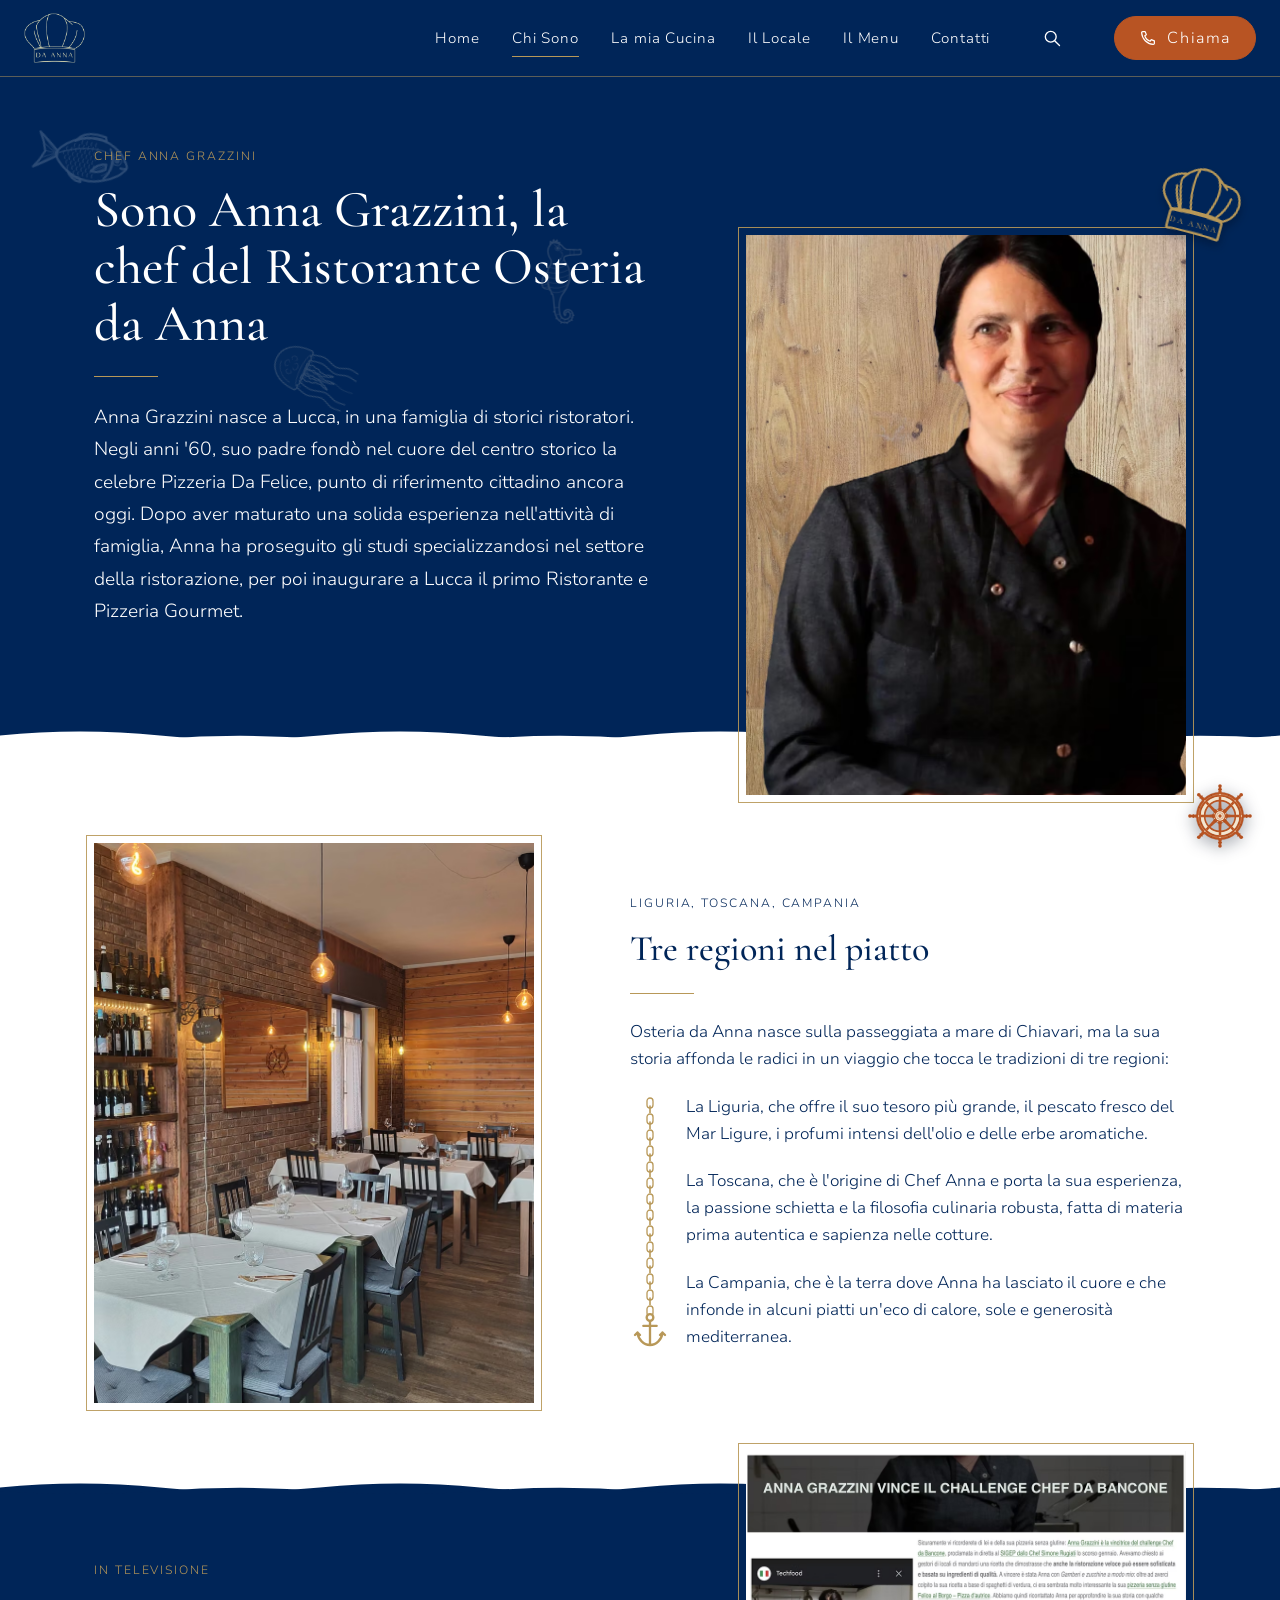
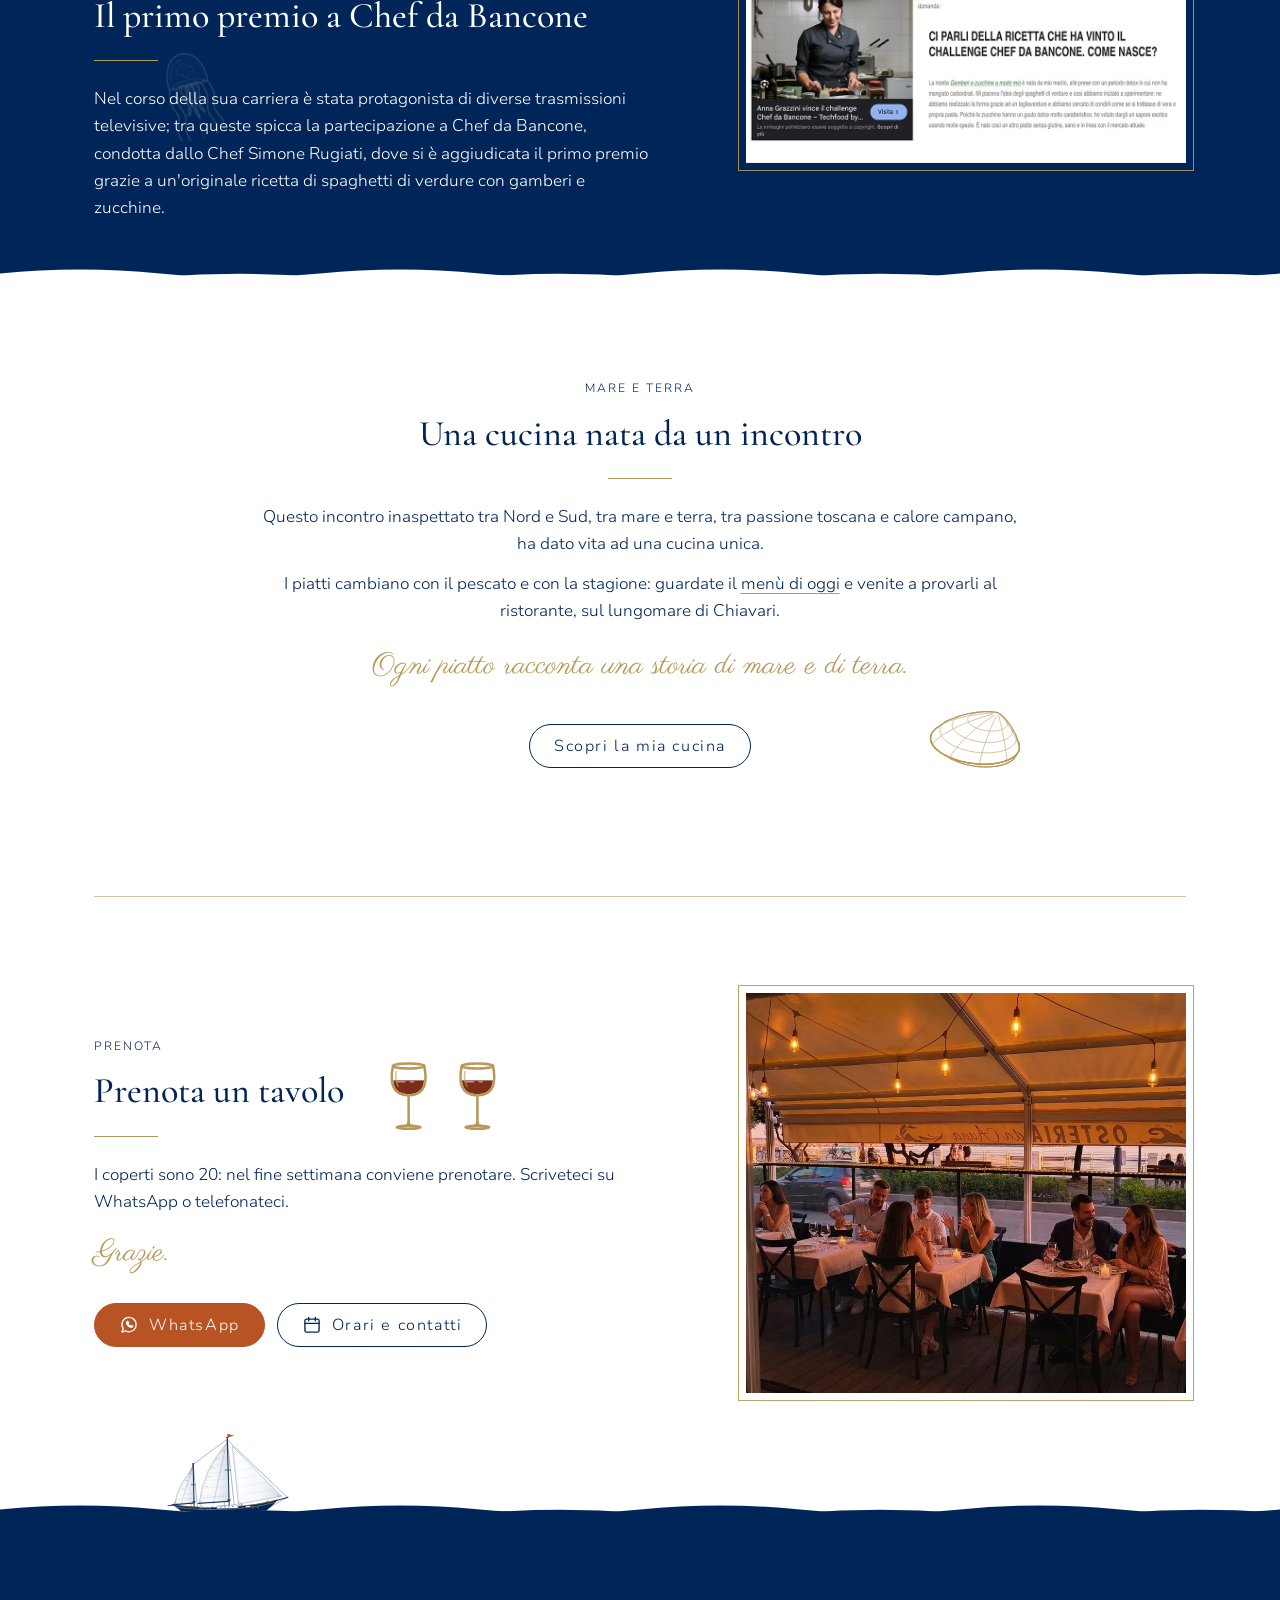
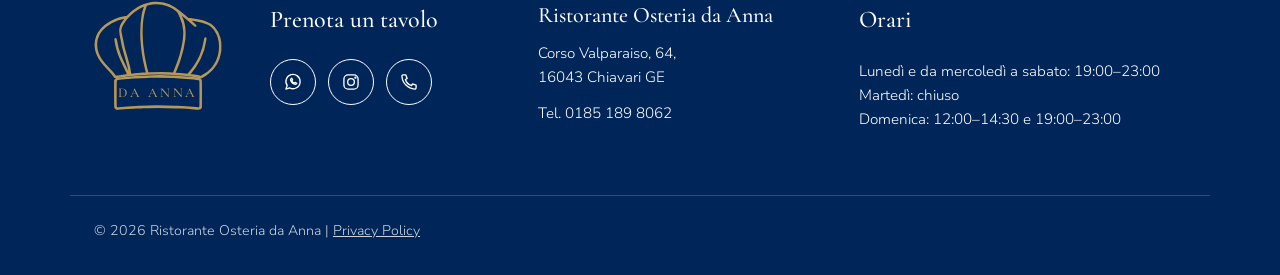
==== commit a349d756: "Foto di condivisione su tutte le pagine (sala + riquadro col cappello); Rugiati; correzioni al menu " ====
--- a/chi-siamo/index.html
+++ b/chi-siamo/index.html
@@ -9,9 +9,9 @@
 <link rel="canonical" href="https://www.osteriadaannachiavari.com/chi-siamo">
 <meta property="og:title" content="Chef Anna Grazzini | Ristorante di pesce a Chiavari | Ristorante Osteria da Anna">
 <meta property="og:description" content="Anna Grazzini, chef del Ristorante Osteria da Anna a Chiavari: nata in una famiglia di ristoratori, porto tre regioni in cucina: Liguria, Toscana e Campania">
-<meta property="og:image" content="https://www.osteriadaannachiavari.com/img/f4c59d_fd06059a17c2491ca986d9f26ad82a1e~mv2_2361x1330.png">
-<meta property="og:image:width" content="2500">
-<meta property="og:image:height" content="1330">
+<meta property="og:image" content="https://www.osteriadaannachiavari.com/img/condivisione-cappello-sala-osteria-da-anna-chiavari-1200x630.jpg">
+<meta property="og:image:width" content="1200">
+<meta property="og:image:height" content="630">
 <meta property="og:url" content="https://www.osteriadaannachiavari.com/chi-siamo">
 <meta property="og:site_name" content="Ristorante Osteria da Anna">
 <meta property="og:type" content="website">
@@ -20,8 +20,8 @@
 <meta name="twitter:card" content="summary_large_image">
 <meta name="twitter:title" content="Chi Siamo | Osteria da Anna | Chef Anna Grazzini">
 <meta name="twitter:description" content="Osteria da Anna nasce sulla passeggiata a mare di Chiavari dalla passione dello chef Anna Grazzini, nata a Lucca in una famiglia di storici ristoratori, dove inaugura il primo Ristorante e Pizzeria Gourmet.
-Nel corso della sua carriera è stata protagonista di diverse trasmissioni televisive; tra cui spicca la partecipazione a Chef da Bancone, condotta dallo Chef Simone Rugiadi.">
-<meta name="twitter:image" content="https://www.osteriadaannachiavari.com/img/f4c59d_fd06059a17c2491ca986d9f26ad82a1e~mv2_2361x1330.png">
+Nel corso della sua carriera è stata protagonista di diverse trasmissioni televisive; tra cui spicca la partecipazione a Chef da Bancone, condotta dallo Chef Simone Rugiati.">
+<meta name="twitter:image" content="https://www.osteriadaannachiavari.com/img/condivisione-cappello-sala-osteria-da-anna-chiavari-1200x630.jpg">
 <link rel="icon" sizes="192x192" href="/img/f4c59d_c7c8805771dc455fa762c5e1119b608d~mv2_192x192.jpg" type="image/png">
 <link rel="shortcut icon" href="/img/f4c59d_c7c8805771dc455fa762c5e1119b608d~mv2_32x32.jpg" type="image/png">
 <link rel="apple-touch-icon" href="/img/f4c59d_c7c8805771dc455fa762c5e1119b608d~mv2_180x180.jpg" type="image/png">
@@ -143,7 +143,7 @@
       <p class="occhiello">In televisione</p>
       <h2 id="s-televisione" class="titolo h2">Il primo premio a Chef da Bancone</h2>
       <hr class="linea-oro">
-      <p class="misura">Nel corso della sua carriera è stata protagonista di diverse trasmissioni televisive; tra queste spicca la partecipazione a Chef da Bancone, condotta dallo Chef Simone Rugiadi, dove si è aggiudicata il primo premio grazie a un'originale ricetta di spaghetti di verdure con gamberi e zucchine.</p>
+      <p class="misura">Nel corso della sua carriera è stata protagonista di diverse trasmissioni televisive; tra queste spicca la partecipazione a Chef da Bancone, condotta dallo Chef Simone Rugiati, dove si è aggiudicata il primo premio grazie a un'originale ricetta di spaghetti di verdure con gamberi e zucchine.</p>
     </div>
     <div class="cornice-foto foto-larga foto-sporge-sopra">
       <div class="scorrono" data-scorrono>
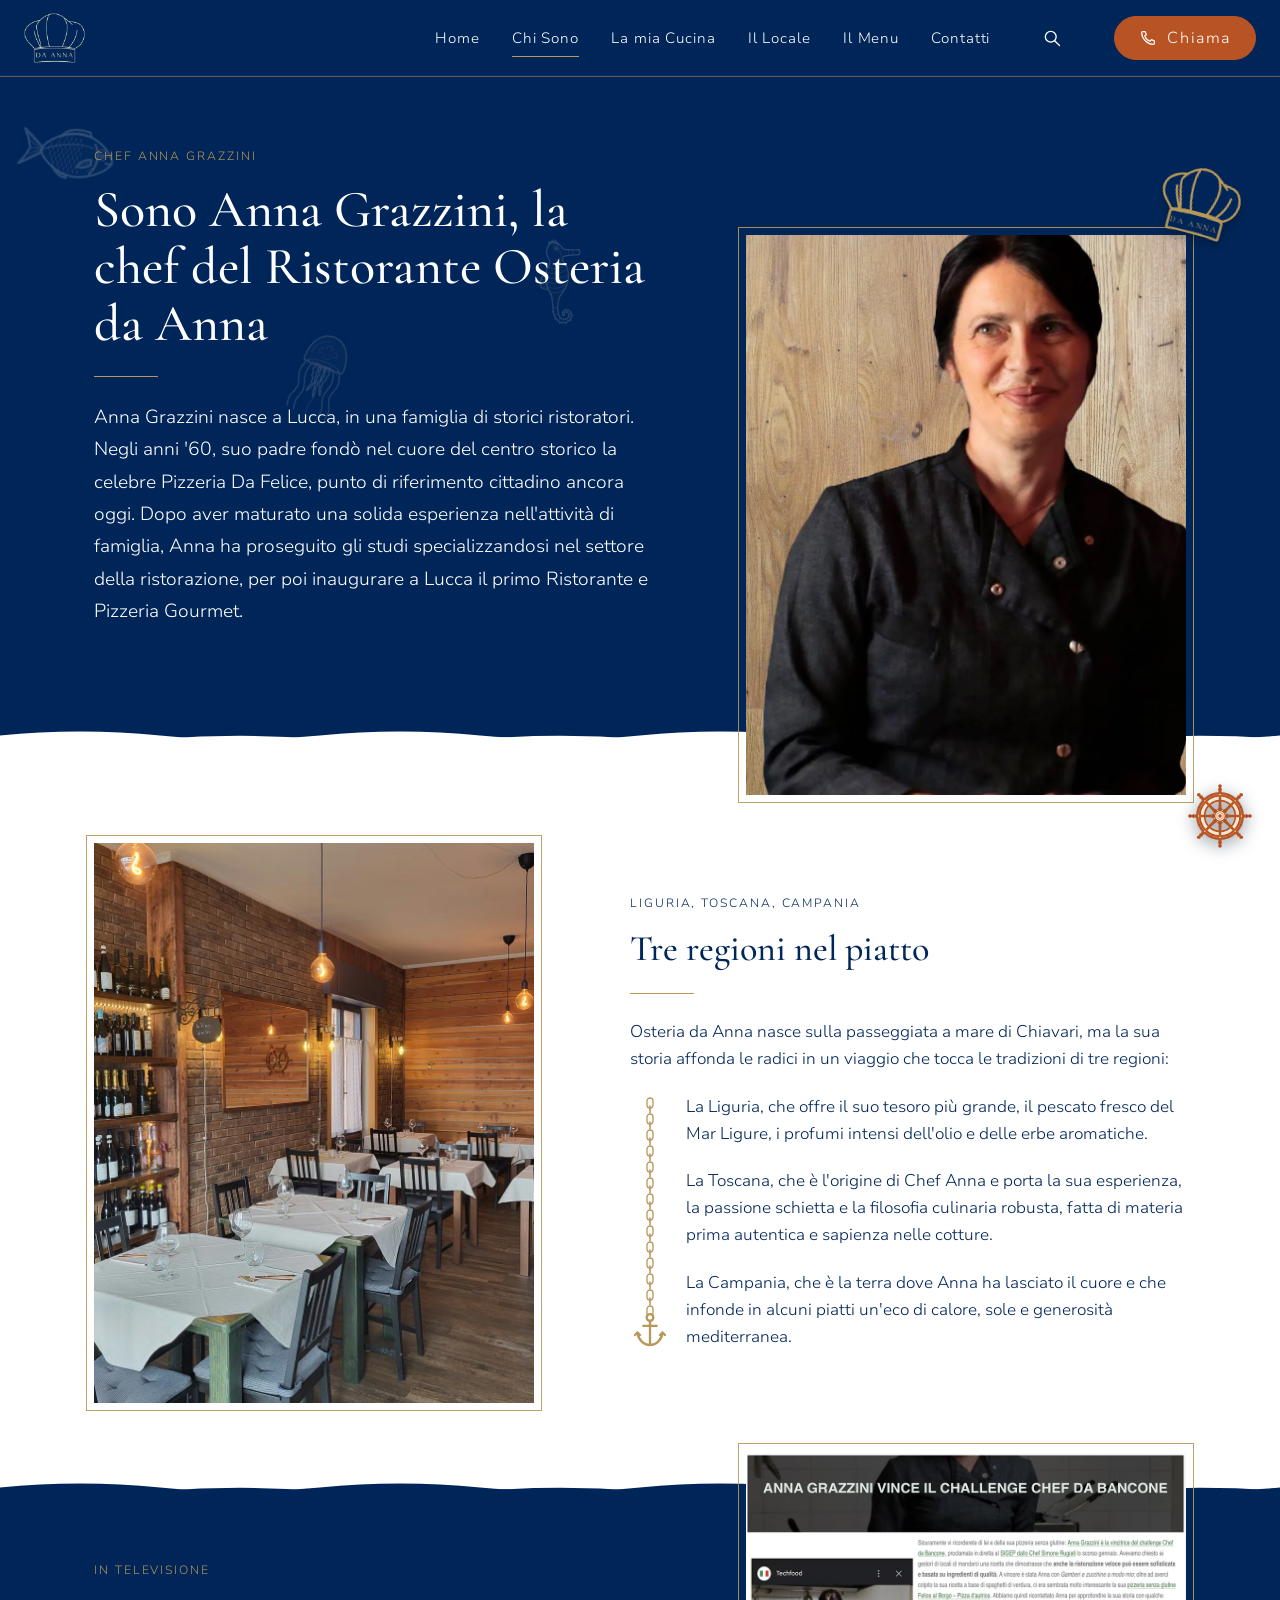
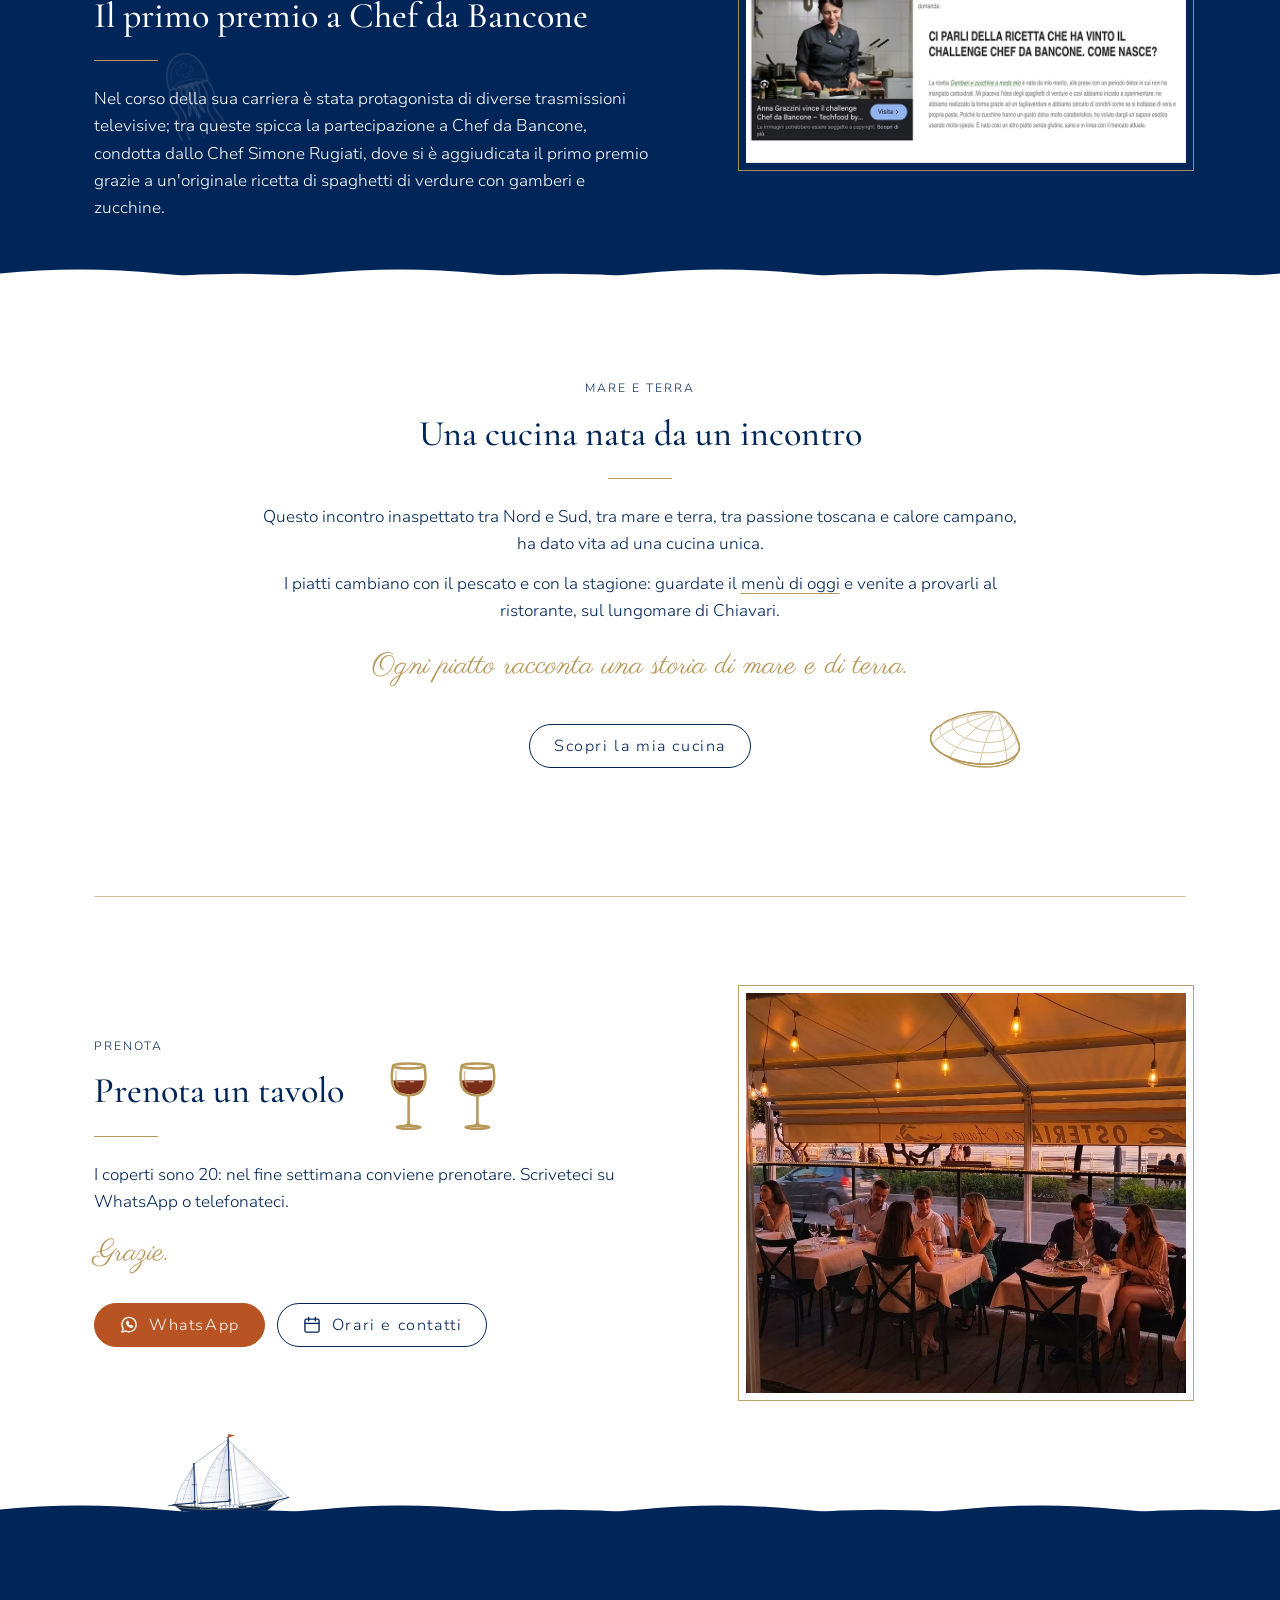
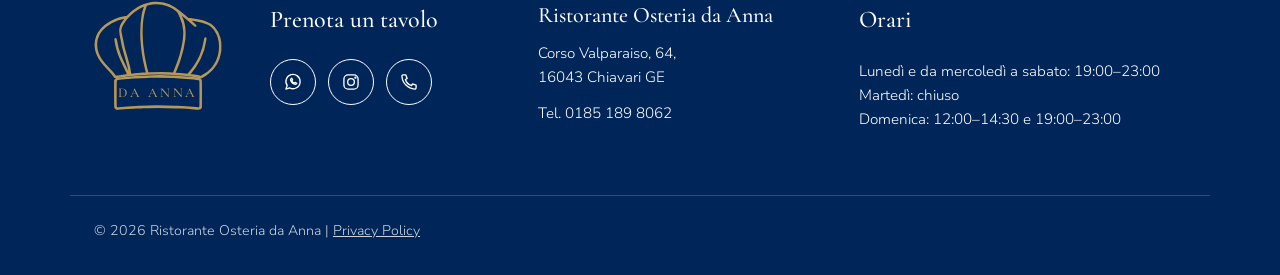
==== commit 4353ba86: "Percorso degustazione: bottone nella hero e riquadro in /menu; Menù alla carta; galleria piatti che " ====
--- a/chi-siamo/index.html
+++ b/chi-siamo/index.html
@@ -26,8 +26,8 @@
 <link rel="shortcut icon" href="/img/f4c59d_c7c8805771dc455fa762c5e1119b608d~mv2_32x32.jpg" type="image/png">
 <link rel="apple-touch-icon" href="/img/f4c59d_c7c8805771dc455fa762c5e1119b608d~mv2_180x180.jpg" type="image/png">
 <link rel="stylesheet" href="/css/font-regolato.css">
-<link rel="stylesheet" href="/css/stile.css?v=20261116d">
-<link rel="stylesheet" href="/css/pagine.css?v=20261116d">
+<link rel="stylesheet" href="/css/stile.css?v=20261120a">
+<link rel="stylesheet" href="/css/pagine.css?v=20261120e">
 <script type="application/ld+json">{"@context":"https://schema.org/","@type":"Restaurant","name":"Ristorante Osteria da Anna","url":"https://www.osteriadaannachiavari.com","image":"https://www.osteriadaannachiavari.com/img/f4c59d_fd06059a17c2491ca986d9f26ad82a1e~mv2_2361x1330.png","telephone":"+39 0185 189 8062","address":{"@type":"PostalAddress","streetAddress":"Corso Valparaiso, 64","addressLocality":"Chiavari","postalCode":"16043","addressRegion":"GE","addressCountry":"IT"},"geo":{"@type":"GeoCoordinates","latitude":44.3168968,"longitude":9.3165284},"priceRange":"30-60 €","servesCuisine":["Pesce","Ligure"],"sameAs":["https://www.instagram.com/osteria_da_anna_/"],"hasMap":"https://maps.google.com/?cid=7680417386147146536","hasMenu":"https://www.osteriadaannachiavari.com/menu","openingHoursSpecification":[{"@type":"OpeningHoursSpecification","dayOfWeek":["Monday","Wednesday","Thursday","Friday","Saturday"],"opens":"19:00","closes":"23:00"},{"@type":"OpeningHoursSpecification","dayOfWeek":"Sunday","opens":"12:00","closes":"14:30"},{"@type":"OpeningHoursSpecification","dayOfWeek":"Sunday","opens":"19:00","closes":"23:00"}]}</script>
 </head>
 <body class="font-testo">
@@ -238,6 +238,6 @@
   <span class="medusa" data-medusa="televisione"><svg viewBox="0 0 60 90"><g fill="none" stroke="#F4E6CF" stroke-width="1.2" stroke-linecap="round" stroke-linejoin="round"><g class="medusa-tentacoli"><path d="M10.5 34.75 C10.03 36.83 7.52 42.67 7.7 47.25 C7.87 51.83 11.65 57.67 11.55 62.25 C11.45 66.83 7.71 71 7.12 74.75 C6.53 78.5 7.85 83.08 8 84.75"/><path d="M17 35.34 C16.63 37.46 14.55 43.41 14.8 48.09 C15.05 52.76 18.47 58.71 18.5 63.39 C18.53 68.06 15.42 72.31 15 76.14 C14.58 79.96 15.83 84.64 16 86.34"/><path d="M43 35.34 C43.37 37.46 45.45 43.41 45.2 48.09 C44.95 52.76 41.53 58.71 41.5 63.39 C41.47 68.06 44.58 72.31 45 76.14 C45.42 79.96 44.17 84.64 44 86.34"/><path d="M49.5 34.75 C49.97 36.83 52.47 42.67 52.3 47.25 C52.12 51.83 48.35 57.67 48.45 62.25 C48.55 66.83 52.29 71 52.88 74.75 C53.47 78.5 52.15 83.08 52 84.75"/><path class="filamenti" stroke-width=".8" opacity=".68" d="M30 36 C29.72 38.17 27.96 44.23 28.3 49 C28.64 53.77 31.88 59.83 32.05 64.6 C32.22 69.37 29.58 73.7 29.32 77.6 C29.06 81.5 30.3 86.27 30.5 88"/><path class="pieno" fill="#F4E6CF" fill-opacity=".08" d="M27.01 34.23 C25.94 34.44 26.55 34.75 26.56 35.05 C26.57 35.35 26.82 35.68 27.06 36.02 C27.3 36.37 27.79 36.72 27.99 37.12 C28.2 37.51 28.31 37.95 28.28 38.39 C28.26 38.84 27.96 39.33 27.86 39.8 C27.75 40.27 27.6 40.75 27.66 41.21 C27.72 41.67 28 42.11 28.2 42.55 C28.4 43 28.75 43.42 28.85 43.85 C28.94 44.28 28.89 44.7 28.79 45.13 C28.69 45.56 28.36 45.97 28.22 46.42 C28.09 46.87 27.96 47.32 27.97 47.81 C27.97 48.3 28.17 48.82 28.26 49.34 C28.35 49.85 28.51 50.38 28.51 50.89 C28.51 51.4 28.37 51.9 28.27 52.4 C28.16 52.91 27.93 53.41 27.87 53.93 C27.82 54.44 27.84 54.97 27.93 55.49 C28.03 56.01 28.29 56.53 28.45 57.07 C28.62 57.61 28.81 58.16 28.91 58.72 C29.02 59.28 29.02 59.86 29.07 60.43 C29.12 61 29.12 61.59 29.22 62.13 C29.31 62.67 29.48 63.2 29.65 63.68 C29.81 64.17 30.06 64.62 30.21 65.04 C30.37 65.46 30.5 65.85 30.58 66.19 C30.67 66.53 30.59 66.86 30.71 67.08 C30.82 67.31 31.13 67.57 31.29 67.54 C31.45 67.52 31.65 67.17 31.69 66.92 C31.73 66.67 31.56 66.38 31.52 66.03 C31.48 65.67 31.46 65.26 31.45 64.81 C31.45 64.36 31.51 63.85 31.5 63.35 C31.48 62.84 31.46 62.3 31.37 61.76 C31.28 61.23 31.09 60.69 30.97 60.14 C30.85 59.6 30.69 59.04 30.66 58.5 C30.62 57.96 30.69 57.39 30.76 56.88 C30.84 56.36 31.04 55.88 31.11 55.41 C31.18 54.94 31.21 54.52 31.19 54.06 C31.18 53.6 31.02 53.12 31 52.65 C30.98 52.17 30.96 51.67 31.08 51.2 C31.2 50.73 31.5 50.27 31.73 49.81 C31.95 49.34 32.29 48.89 32.42 48.41 C32.56 47.93 32.57 47.42 32.54 46.92 C32.52 46.42 32.29 45.9 32.26 45.4 C32.23 44.9 32.23 44.43 32.35 43.95 C32.48 43.46 32.82 42.98 33 42.48 C33.18 41.98 33.43 41.45 33.45 40.95 C33.46 40.44 33.25 39.94 33.09 39.46 C32.92 38.98 32.55 38.52 32.45 38.06 C32.36 37.6 32.39 37.15 32.52 36.71 C32.65 36.28 33.06 35.84 33.23 35.46 C33.41 35.08 33.6 34.74 33.56 34.46 C33.52 34.18 34.08 33.81 32.99 33.77 C31.9 33.73 28.08 34.02 27.01 34.23 Z"/><path class="pieno" fill="#F4E6CF" fill-opacity=".08" d="M21.64 33.53 C20.55 33.45 21.09 33.81 21.04 34.05 C20.98 34.29 21.14 34.6 21.29 34.95 C21.43 35.3 21.8 35.75 21.9 36.15 C22 36.55 21.99 36.96 21.86 37.37 C21.74 37.78 21.33 38.16 21.14 38.59 C20.95 39.02 20.71 39.48 20.7 39.95 C20.69 40.42 20.92 40.93 21.1 41.4 C21.27 41.88 21.61 42.34 21.75 42.8 C21.89 43.26 21.91 43.71 21.92 44.18 C21.92 44.65 21.76 45.17 21.78 45.65 C21.81 46.12 21.88 46.59 22.08 47.01 C22.27 47.43 22.66 47.78 22.93 48.16 C23.2 48.54 23.55 48.9 23.72 49.3 C23.88 49.69 23.91 50.13 23.92 50.53 C23.93 50.93 23.8 51.33 23.8 51.71 C23.79 52.08 23.83 52.39 23.89 52.77 C23.96 53.15 24.13 53.55 24.17 53.99 C24.22 54.43 24.23 54.93 24.14 55.41 C24.06 55.88 23.83 56.35 23.64 56.81 C23.46 57.28 23.2 57.73 23.04 58.19 C22.87 58.66 22.77 59.15 22.67 59.6 C22.58 60.06 22.56 60.54 22.48 60.95 C22.41 61.36 22.32 61.74 22.23 62.05 C22.13 62.37 21.93 62.59 21.93 62.84 C21.93 63.08 22.06 63.46 22.22 63.52 C22.38 63.57 22.72 63.35 22.87 63.16 C23.02 62.97 22.99 62.67 23.12 62.38 C23.25 62.09 23.44 61.76 23.66 61.4 C23.88 61.05 24.19 60.68 24.43 60.27 C24.67 59.86 24.92 59.4 25.09 58.93 C25.27 58.45 25.35 57.91 25.48 57.39 C25.6 56.88 25.68 56.35 25.84 55.85 C26.01 55.34 26.25 54.87 26.46 54.39 C26.66 53.9 26.96 53.43 27.07 52.93 C27.17 52.44 27.18 51.92 27.11 51.44 C27.03 50.95 26.76 50.49 26.62 50.03 C26.47 49.57 26.28 49.13 26.23 48.66 C26.18 48.19 26.27 47.68 26.3 47.21 C26.33 46.73 26.45 46.22 26.4 45.79 C26.36 45.36 26.18 44.99 26.01 44.62 C25.83 44.26 25.48 43.96 25.35 43.62 C25.23 43.28 25.16 42.94 25.25 42.6 C25.34 42.26 25.69 41.92 25.9 41.57 C26.1 41.21 26.4 40.87 26.47 40.49 C26.54 40.11 26.41 39.71 26.33 39.3 C26.25 38.9 25.98 38.45 25.99 38.06 C25.99 37.67 26.13 37.3 26.36 36.97 C26.6 36.65 27.11 36.39 27.37 36.11 C27.64 35.82 27.92 35.54 27.95 35.27 C27.98 35 28.61 34.77 27.56 34.47 C26.51 34.18 22.73 33.6 21.64 33.53 Z"/><path class="pieno" fill="#F4E6CF" fill-opacity=".08" d="M32.44 34.47 C31.39 34.77 32.02 35 32.05 35.27 C32.08 35.54 32.36 35.82 32.63 36.11 C32.89 36.39 33.4 36.65 33.64 36.97 C33.87 37.3 34.01 37.67 34.01 38.06 C34.02 38.45 33.75 38.9 33.67 39.3 C33.59 39.71 33.46 40.11 33.53 40.49 C33.6 40.87 33.9 41.21 34.1 41.57 C34.31 41.92 34.66 42.26 34.75 42.6 C34.84 42.94 34.77 43.28 34.65 43.62 C34.52 43.96 34.17 44.26 33.99 44.62 C33.82 44.99 33.64 45.36 33.6 45.79 C33.55 46.22 33.67 46.73 33.7 47.21 C33.73 47.68 33.82 48.19 33.77 48.66 C33.72 49.13 33.53 49.57 33.38 50.03 C33.24 50.49 32.97 50.95 32.89 51.44 C32.82 51.92 32.83 52.44 32.93 52.93 C33.04 53.43 33.34 53.9 33.54 54.39 C33.75 54.87 33.99 55.34 34.16 55.85 C34.32 56.35 34.4 56.88 34.52 57.39 C34.65 57.91 34.73 58.45 34.91 58.93 C35.08 59.4 35.33 59.86 35.57 60.27 C35.81 60.68 36.12 61.05 36.34 61.4 C36.56 61.76 36.75 62.09 36.88 62.38 C37.01 62.67 36.98 62.97 37.13 63.16 C37.28 63.35 37.62 63.57 37.78 63.52 C37.94 63.46 38.07 63.08 38.07 62.84 C38.07 62.59 37.87 62.37 37.77 62.05 C37.68 61.74 37.59 61.36 37.52 60.95 C37.44 60.54 37.42 60.06 37.33 59.6 C37.23 59.15 37.13 58.66 36.96 58.19 C36.8 57.73 36.54 57.28 36.36 56.81 C36.17 56.35 35.94 55.88 35.86 55.41 C35.77 54.93 35.78 54.43 35.83 53.99 C35.87 53.55 36.04 53.15 36.11 52.77 C36.17 52.39 36.21 52.08 36.2 51.71 C36.2 51.33 36.07 50.93 36.08 50.53 C36.09 50.13 36.12 49.69 36.28 49.3 C36.45 48.9 36.8 48.54 37.07 48.16 C37.34 47.78 37.73 47.43 37.92 47.01 C38.12 46.59 38.19 46.12 38.22 45.65 C38.24 45.17 38.08 44.65 38.08 44.18 C38.09 43.71 38.11 43.26 38.25 42.8 C38.39 42.34 38.73 41.88 38.9 41.4 C39.08 40.93 39.31 40.42 39.3 39.95 C39.29 39.48 39.05 39.02 38.86 38.59 C38.67 38.16 38.26 37.78 38.14 37.37 C38.01 36.96 38 36.55 38.1 36.15 C38.2 35.75 38.57 35.3 38.71 34.95 C38.86 34.6 39.02 34.29 38.96 34.05 C38.91 33.81 39.45 33.45 38.36 33.53 C37.27 33.6 33.49 34.18 32.44 34.47 Z"/></g><g class="medusa-cupola"><path class="pieno" fill="#F4E6CF" fill-opacity=".08" d="M8 33 C8 13 19 4 30 4 C41 4 52 13 52 33 Q49.25 36.47 46.5 33.54 Q43.75 36.98 41 33.99 Q38.25 37.36 35.5 34.29 Q32.75 37.57 30 34.4 Q27.25 37.57 24.5 34.29 Q21.75 37.36 19 33.99 Q16.25 36.98 13.5 33.54 Q10.75 36.47 8 33 Z"/><path class="gonadi" stroke-width=".8" opacity=".68" d="M28.11 17.4 C27.9 17.22 27.08 16.72 26.88 16.31 C26.67 15.9 26.66 15.35 26.85 14.94 C27.05 14.52 27.52 14.08 28.05 13.83 C28.57 13.57 29.35 13.4 30 13.4 C30.65 13.4 31.43 13.57 31.95 13.83 C32.48 14.08 32.95 14.52 33.15 14.94 C33.34 15.35 33.33 15.9 33.12 16.31 C32.92 16.72 32.1 17.22 31.89 17.4 M32.06 22.63 C32.29 22.83 33.18 23.38 33.41 23.83 C33.64 24.28 33.65 24.87 33.43 25.32 C33.22 25.77 32.7 26.26 32.13 26.54 C31.56 26.82 30.71 27 30 27 C29.29 27 28.44 26.82 27.87 26.54 C27.3 26.26 26.78 25.77 26.57 25.32 C26.35 24.87 26.36 24.28 26.59 23.83 C26.82 23.38 27.71 22.83 27.94 22.63 M24.4 22.01 C24.22 22.18 23.72 22.87 23.31 23.05 C22.9 23.23 22.35 23.24 21.94 23.07 C21.52 22.9 21.08 22.5 20.83 22.06 C20.57 21.61 20.4 20.95 20.4 20.4 C20.4 19.85 20.57 19.19 20.83 18.74 C21.08 18.3 21.52 17.9 21.94 17.73 C22.35 17.56 22.9 17.57 23.31 17.75 C23.72 17.93 24.22 18.62 24.4 18.79 M35.6 18.79 C35.78 18.62 36.28 17.93 36.69 17.75 C37.1 17.57 37.65 17.56 38.06 17.73 C38.48 17.9 38.92 18.3 39.17 18.74 C39.43 19.19 39.6 19.85 39.6 20.4 C39.6 20.95 39.43 21.61 39.17 22.06 C38.92 22.5 38.48 22.9 38.06 23.07 C37.65 23.24 37.1 23.23 36.69 23.05 C36.28 22.87 35.78 22.18 35.6 22.01"/><path class="frangia" stroke-width=".8" opacity=".68" d="M46.5 34.14 q.5 1.6 0 3.2 M41 34.59 q.5 1.6 0 3.2 M35.5 34.89 q.5 1.6 0 3.2 M30 35 q.5 1.6 0 3.2 M24.5 34.89 q-.5 1.6 0 3.2 M19 34.59 q-.5 1.6 0 3.2 M13.5 34.14 q-.5 1.6 0 3.2"/><path class="riflesso" stroke-width=".8" opacity=".7" d="M13 25.5 C14 16.5 20.5 10 29 9.5"/><path class="riflesso" stroke-width=".8" opacity=".7" d="M12 33 C19 28.6 41 28.6 48 33"/></g></g></svg></span>
 </div>
 
-<script src="/js/stile.js?v=20261116d"></script>
+<script src="/js/stile.js?v=20261120c"></script>
 </body>
 </html>
--- a/css/stile.css
+++ b/css/stile.css
@@ -61,6 +61,9 @@
 .secondario { background: transparent; border-color: currentColor; }
 .fascia-blu .secondario:hover { background: var(--bianco); color: var(--blu); }
 .fascia-bianca .secondario:hover { background: var(--blu); border-color: var(--blu); color: var(--bianco); }
+/* Percorso degustazione (versione A scelta da Gabriele, 20/11/2026): contorno oro, testo crema; al passaggio oro pieno, testo blu (5,4:1) */
+.percorso { background: transparent; border-color: var(--oro); color: var(--crema); }
+.percorso:hover { background: var(--oro); color: var(--blu); }
 
 /* ---------- Onde fra le fasce (due onde sovrapposte in sensi opposti; 13/11: ampiezza +25% nei tracciati di index.html, velocità +20%: 26 → 21 s, 38 → 30 s) ---------- */
 .onda-bordo { position: absolute; left: 0; right: 0; top: -27px; height: 28px; overflow: hidden; z-index: 2; pointer-events: none; }
@@ -91,7 +94,7 @@
 .hero-griglia { display: grid; grid-template-columns: minmax(0, 1fr) 400px; gap: 64px; align-items: center; height: 100%; }
 .hero-testo { max-width: 560px; }
 .hero-frasi { font-size: 19px; line-height: 1.7; }
-.hero-testo .bottone { margin-top: 36px; }
+.hero-bottoni { display: flex; flex-wrap: wrap; gap: 12px; margin-top: 36px; }
 .riquadro { position: relative; padding: 48px 40px 40px; box-sizing: border-box; text-align: center; border: 1px solid rgba(184, 152, 88, .55); background: rgba(0, 30, 72, .84); -webkit-backdrop-filter: blur(3px); backdrop-filter: blur(3px); box-shadow: 0 24px 48px rgba(0, 10, 30, .35); }
 .riquadro::after { content: ""; position: absolute; inset: 8px; border: 1px solid rgba(184, 152, 88, .85); pointer-events: none; }
 .riquadro-corsivo { margin-top: 28px; font-family: "Parisienne", cursive; font-size: 34px; line-height: 1.25; color: var(--crema); }
--- a/css/pagine.css
+++ b/css/pagine.css
@@ -102,6 +102,10 @@
 .fascia-blu .freccia:hover { border-color: var(--oro); color: var(--blu); }
 .piatti-lista { display: flex; gap: 24px; margin: 40px 0 0; padding: 8px 8px 16px; list-style: none; overflow-x: auto; scroll-snap-type: x proximity; scrollbar-width: thin; scrollbar-color: var(--oro) transparent; }
 .piatti-lista li { flex: 0 0 264px; scroll-snap-align: start; }
+/* Nastro che gira da solo (stile.js, 20/11/2026): niente aggancio, che lo farebbe scattare; ai due lati una sfumatura
+   leggera (24 px, il bordo resta al 40%; 20/11 Gabriele: più leggera) al posto del taglio netto */
+.piatti-lista[data-gira] { scroll-snap-type: none; -webkit-mask-image: linear-gradient(90deg, rgba(0,0,0,.4), #000 24px, #000 calc(100% - 24px), rgba(0,0,0,.4)); mask-image: linear-gradient(90deg, rgba(0,0,0,.4), #000 24px, #000 calc(100% - 24px), rgba(0,0,0,.4)); }
+.piatti-lista[data-gira] > li { transform: translateX(var(--resto, 0px)); }
 .piatto-foto { display: block; width: 100%; aspect-ratio: 1; padding: 0; border: 0; background: var(--blu-notte); cursor: zoom-in; outline: 1px solid rgba(184, 152, 88, .9); outline-offset: 7px; margin: 8px 0; width: calc(100% - 16px); margin-left: 8px; }
 .piatto-foto img { width: 100%; height: 100%; object-fit: cover; }
 .piatto-foto:focus-visible { outline: 2px solid var(--anello, var(--blu)); outline-offset: 3px; }
@@ -129,6 +133,9 @@
 .menu-card { position: relative; padding: 56px 56px 48px; box-sizing: border-box; border: 1px solid rgba(184, 152, 88, .55); background: var(--blu-notte); color: var(--bianco); box-shadow: 0 24px 48px rgba(0, 10, 30, .35); --anello: var(--bianco); }
 .menu-card::after { content: ""; position: absolute; inset: 8px; border: 1px solid rgba(184, 152, 88, .85); pointer-events: none; }
 .menu-logo { display: block; width: 96px; height: auto; margin: 0 auto 8px; }
+/* Titolo della card (20/11/2026): come quello del percorso, in bianco sulla card blu */
+.menu-carta-titolo { margin: 16px 0 0; text-align: center; font-family: "Cormorant Garamond", serif; font-weight: 500; font-size: 34px; line-height: 1.15; }
+.menu-carta-titolo::after { content: ""; display: block; width: 64px; height: 1px; margin: 20px auto 0; background: var(--oro); }
 .menu-sezione + .menu-sezione { margin-top: 56px; }
 .menu-titolo { margin: 40px 0 8px; text-align: center; font-family: "Cormorant Garamond", serif; font-weight: 500; font-size: 22px; line-height: 1.2; letter-spacing: .24em; text-transform: uppercase; color: var(--oro); }
 .menu-titolo::after { content: ""; display: block; width: 64px; height: 1px; margin: 16px auto 0; background: var(--oro); }
@@ -142,6 +149,23 @@
 .menu-note { margin-top: 48px; padding-top: 28px; border-top: 1px solid rgba(184, 152, 88, .6); text-align: center; font-size: 14px; line-height: 1.5; }
 .menu-note p + p { margin-top: 12px; }
 .menu-coperto { letter-spacing: .12em; }
+/* Percorso degustazione (20/11/2026): la card del menu a colori invertiti, crema e blu, sopra il menu. L'oro solo per filetti e linee:
+   oro su crema è 2,5:1, non regge il testo. Testi secondari in --blu-tenue (7,1:1 sul crema). */
+.percorso-card { position: relative; margin-bottom: 48px; padding: 56px 56px 48px; box-sizing: border-box; border: 1px solid rgba(184, 152, 88, .55); background: var(--crema); color: var(--blu); text-align: center; box-shadow: 0 24px 48px rgba(0, 10, 30, .18); scroll-margin-top: calc(var(--testata) + 24px); }
+.percorso-card::after { content: ""; position: absolute; inset: 8px; border: 1px solid rgba(184, 152, 88, .85); pointer-events: none; }
+.percorso-stagione { margin: 16px 0 0; font-size: 14px; letter-spacing: .24em; text-transform: uppercase; color: var(--blu-tenue); }
+.percorso-titolo { margin: 12px 0 0; font-family: "Cormorant Garamond", serif; font-weight: 500; font-size: 34px; line-height: 1.15; }
+.percorso-titolo::after { content: ""; display: block; width: 64px; height: 1px; margin: 20px auto 0; background: var(--oro); }
+.percorso-prezzo { margin: 20px 0 0; font-family: "Cormorant Garamond", serif; font-weight: 500; font-size: 23px; }
+.percorso-nota { margin: 4px 0 0; font-size: 14px; color: var(--blu-tenue); }
+.percorso-frase { max-width: 520px; margin: 24px auto 0; font-size: 15px; line-height: 1.6; font-style: italic; }
+.percorso-portate { max-width: 560px; margin: 32px auto 0; padding: 0; list-style: none; counter-reset: portata; }
+.percorso-portate li { padding: 14px 0; counter-increment: portata; }
+.percorso-portate li + li { border-top: 1px dotted rgba(184, 152, 88, .7); }
+.percorso-portata { margin: 0; font-family: "Cormorant Garamond", serif; font-weight: 500; font-size: 23px; line-height: 1.25; }
+.percorso-portata::before { content: counter(portata) ". "; }
+.percorso-desc { margin: 6px 0 0; font-size: 15px; line-height: 1.5; color: var(--blu-tenue); }
+.percorso-vini { margin: 32px 0 0; padding-top: 24px; border-top: 1px solid rgba(184, 152, 88, .6); font-size: 15px; line-height: 1.5; }
 
 /* ---------- Il Locale: indicazioni e parcheggi; FAQ su fascia blu ---------- */
 .indicazioni-lista { margin: 0; padding: 0; list-style: none; }
@@ -219,6 +243,9 @@
   .menu-nome { font-size: 20px; gap: 8px; }
   .menu-nome > span:first-child { gap: 8px; }
   .menu-titolo { font-size: 19px; letter-spacing: .18em; }
+  .percorso-card { margin-bottom: 32px; padding: 40px 20px 36px; }
+  .percorso-titolo, .menu-carta-titolo { font-size: 28px; }
+  .percorso-portata, .percorso-prezzo { font-size: 20px; }
   .cerca-corpo { padding: 48px 0 96px; }
   .cerca-h1 { font-size: 28px; }
   .cerca-lista li { grid-template-columns: 96px minmax(0, 1fr); gap: 4px 16px; }
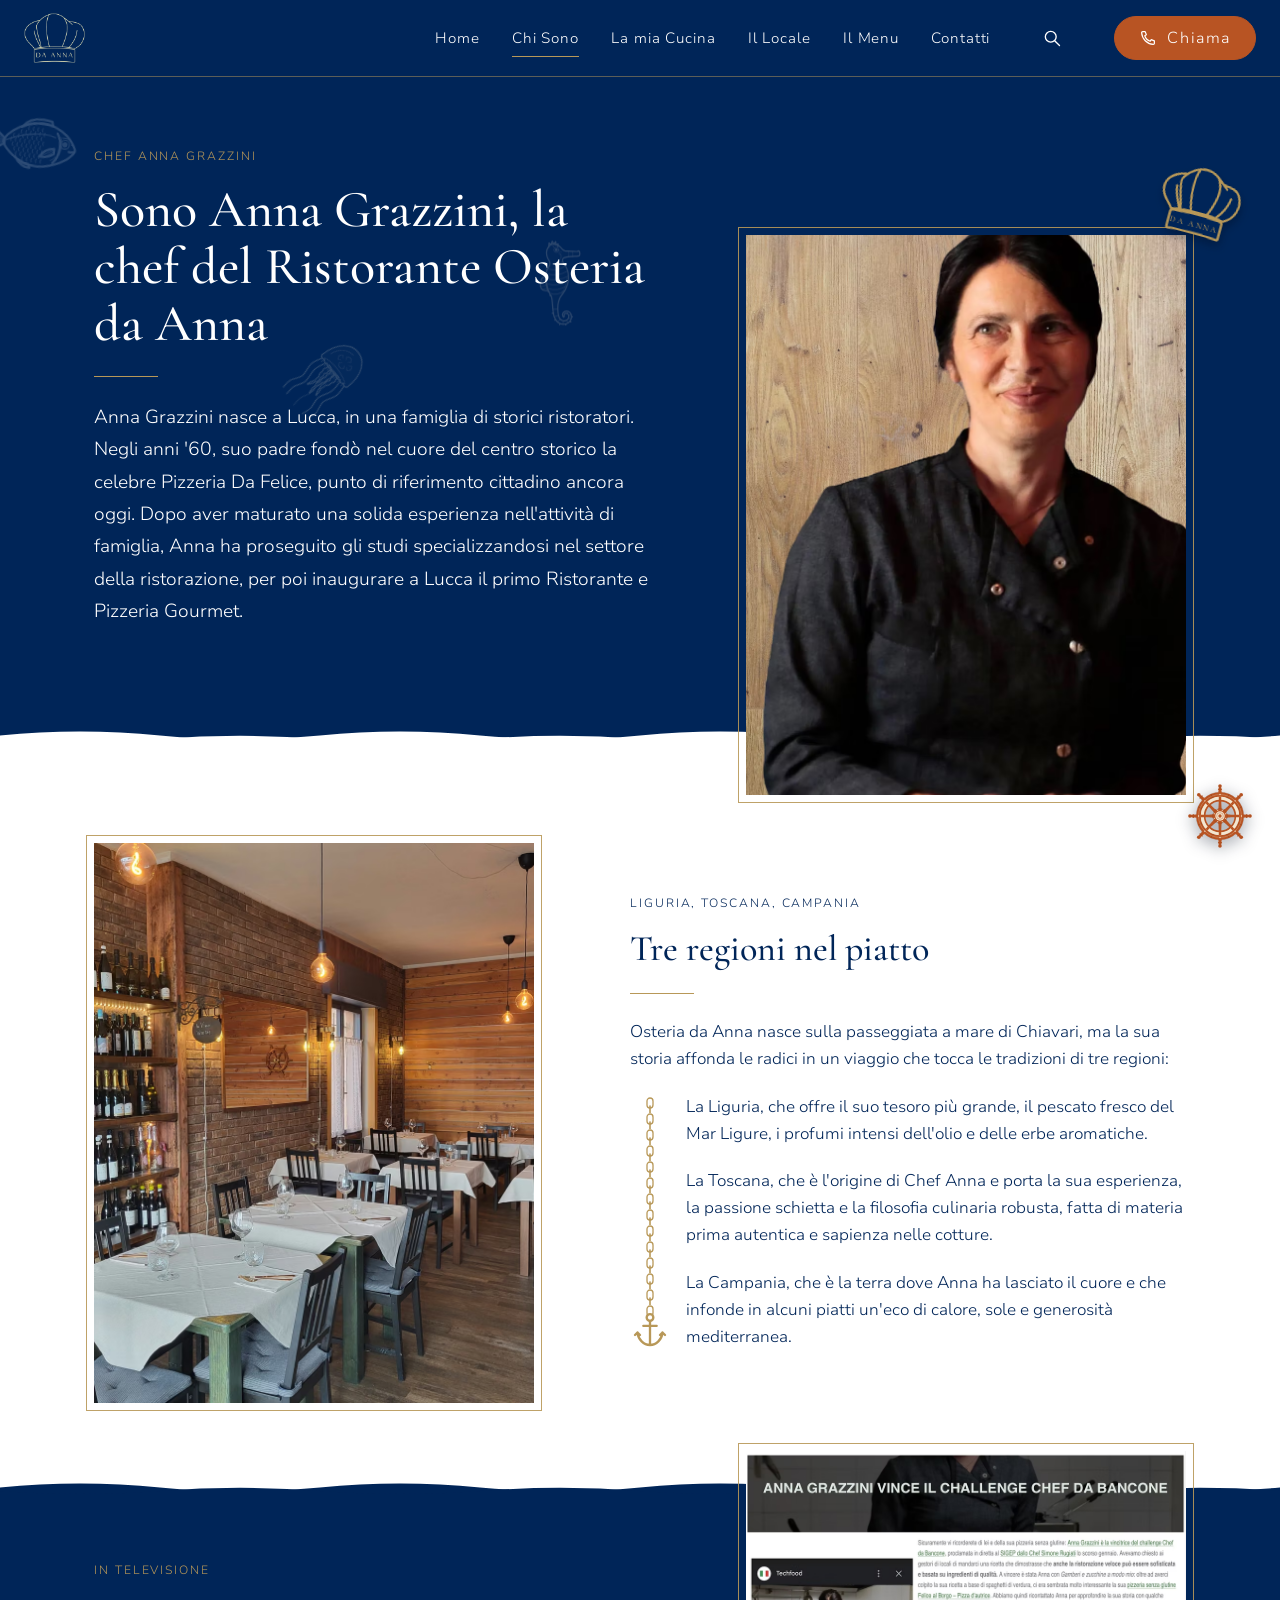
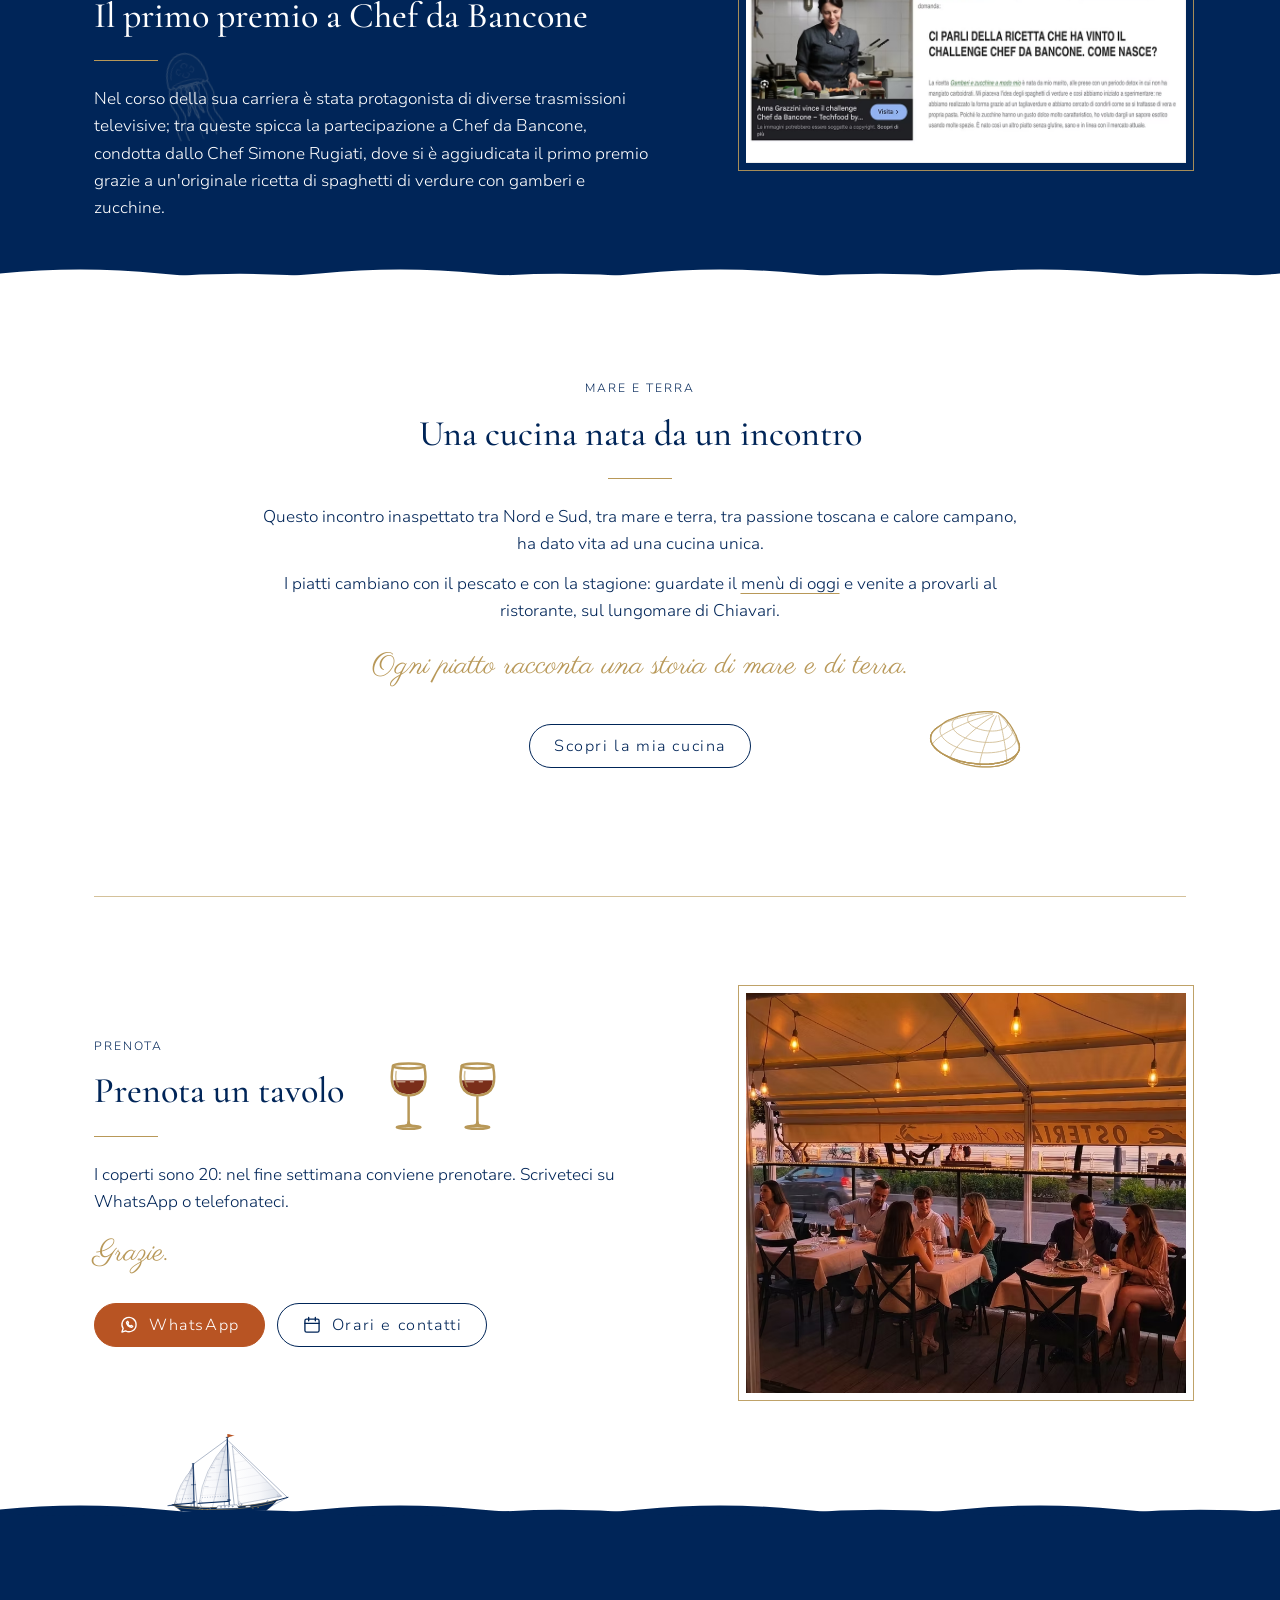
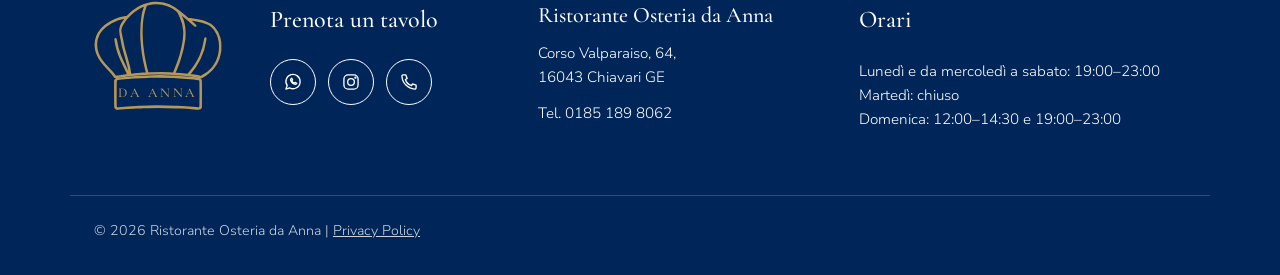
==== commit 8a862186: "Tutti i bottoni per chiamare portano al fisso 0185 189 8062 (WhatsApp resta sul cellulare); tolto da" ====
--- a/chi-siamo/index.html
+++ b/chi-siamo/index.html
@@ -26,7 +26,7 @@
 <link rel="shortcut icon" href="/img/f4c59d_c7c8805771dc455fa762c5e1119b608d~mv2_32x32.jpg" type="image/png">
 <link rel="apple-touch-icon" href="/img/f4c59d_c7c8805771dc455fa762c5e1119b608d~mv2_180x180.jpg" type="image/png">
 <link rel="stylesheet" href="/css/font-regolato.css">
-<link rel="stylesheet" href="/css/stile.css?v=20261120a">
+<link rel="stylesheet" href="/css/stile.css?v=20261122a">
 <link rel="stylesheet" href="/css/pagine.css?v=20261120e">
 <script type="application/ld+json">{"@context":"https://schema.org/","@type":"Restaurant","name":"Ristorante Osteria da Anna","url":"https://www.osteriadaannachiavari.com","image":"https://www.osteriadaannachiavari.com/img/f4c59d_fd06059a17c2491ca986d9f26ad82a1e~mv2_2361x1330.png","telephone":"+39 0185 189 8062","address":{"@type":"PostalAddress","streetAddress":"Corso Valparaiso, 64","addressLocality":"Chiavari","postalCode":"16043","addressRegion":"GE","addressCountry":"IT"},"geo":{"@type":"GeoCoordinates","latitude":44.3168968,"longitude":9.3165284},"priceRange":"30-60 €","servesCuisine":["Pesce","Ligure"],"sameAs":["https://www.instagram.com/osteria_da_anna_/"],"hasMap":"https://maps.google.com/?cid=7680417386147146536","hasMenu":"https://www.osteriadaannachiavari.com/menu","openingHoursSpecification":[{"@type":"OpeningHoursSpecification","dayOfWeek":["Monday","Wednesday","Thursday","Friday","Saturday"],"opens":"19:00","closes":"23:00"},{"@type":"OpeningHoursSpecification","dayOfWeek":"Sunday","opens":"12:00","closes":"14:30"},{"@type":"OpeningHoursSpecification","dayOfWeek":"Sunday","opens":"19:00","closes":"23:00"}]}</script>
 </head>
@@ -59,7 +59,7 @@
       <a href="/contatti">Contatti</a>
     </nav>
     <button class="testata-cerca" type="button" aria-label="Cerca nel sito" data-ricerca-apri><svg viewBox="0 0 24 24" width="20" height="20" aria-hidden="true"><circle cx="10.5" cy="10.5" r="6.5"/><path d="M15.5 15.5 21 21"/></svg></button>
-    <a class="bottone cta testata-chiama" href="tel:+393347231955"><svg class="icona-linea" viewBox="0 0 24 24" width="18" height="18" aria-hidden="true"><path d="M5 3.5h3.2l1.6 4.2-2.1 1.3a11 11 0 0 0 7.3 7.3l1.3-2.1 4.2 1.6V19a1.5 1.5 0 0 1-1.6 1.5A16.5 16.5 0 0 1 3.5 5.1 1.5 1.5 0 0 1 5 3.5z"/></svg> Chiama</a>
+    <a class="bottone cta testata-chiama" href="tel:+3901851898062"><svg class="icona-linea" viewBox="0 0 24 24" width="18" height="18" aria-hidden="true"><path d="M5 3.5h3.2l1.6 4.2-2.1 1.3a11 11 0 0 0 7.3 7.3l1.3-2.1 4.2 1.6V19a1.5 1.5 0 0 1-1.6 1.5A16.5 16.5 0 0 1 3.5 5.1 1.5 1.5 0 0 1 5 3.5z"/></svg> Chiama</a>
     <button class="menu-tel-apri" type="button" data-menu-tel aria-controls="menu-principale" aria-label="Open navigation menu" aria-expanded="false"><span></span><span></span><span></span></button>
   </div>
   <div class="ricerca font-testo" data-ricerca hidden>
@@ -207,7 +207,7 @@
       <div class="piede-icone">
         <a class="icona-tonda" href="https://api.whatsapp.com/send?phone=393347231955" target="_blank" rel="noopener" aria-label="WhatsApp"><svg class="icona-linea" viewBox="0 0 24 24" width="20" height="20" aria-hidden="true"><path d="M20.5 11.6a8.5 8.5 0 0 1-12.6 7.4L3.5 20.5l1.5-4.3a8.5 8.5 0 1 1 15.5-4.6z"/><path d="M9 8.6c0 3.4 2.9 6.3 6.3 6.3l1.2-1.4-2-1-1 .9c-1.3-.5-2.4-1.6-2.9-2.9l.9-1-1-2z"/></svg></a>
         <a class="icona-tonda" href="https://www.instagram.com/osteria_da_anna_/" target="_blank" rel="noopener" aria-label="Instagram"><svg class="icona-linea" viewBox="0 0 24 24" width="20" height="20" aria-hidden="true"><rect x="3.5" y="3.5" width="17" height="17" rx="5"/><circle cx="12" cy="12" r="4"/><circle cx="17.3" cy="6.7" r=".6" fill="currentColor"/></svg></a>
-        <a class="icona-tonda" href="tel:+393347231955" aria-label="Telefono"><svg class="icona-linea" viewBox="0 0 24 24" width="20" height="20" aria-hidden="true"><path d="M5 3.5h3.2l1.6 4.2-2.1 1.3a11 11 0 0 0 7.3 7.3l1.3-2.1 4.2 1.6V19a1.5 1.5 0 0 1-1.6 1.5A16.5 16.5 0 0 1 3.5 5.1 1.5 1.5 0 0 1 5 3.5z"/></svg></a>
+        <a class="icona-tonda" href="tel:+3901851898062" aria-label="Telefono"><svg class="icona-linea" viewBox="0 0 24 24" width="20" height="20" aria-hidden="true"><path d="M5 3.5h3.2l1.6 4.2-2.1 1.3a11 11 0 0 0 7.3 7.3l1.3-2.1 4.2 1.6V19a1.5 1.5 0 0 1-1.6 1.5A16.5 16.5 0 0 1 3.5 5.1 1.5 1.5 0 0 1 5 3.5z"/></svg></a>
       </div>
     </div>
     <div class="piede-nap">
--- a/css/stile.css
+++ b/css/stile.css
@@ -61,9 +61,6 @@
 .secondario { background: transparent; border-color: currentColor; }
 .fascia-blu .secondario:hover { background: var(--bianco); color: var(--blu); }
 .fascia-bianca .secondario:hover { background: var(--blu); border-color: var(--blu); color: var(--bianco); }
-/* Percorso degustazione (versione A scelta da Gabriele, 20/11/2026): contorno oro, testo crema; al passaggio oro pieno, testo blu (5,4:1) */
-.percorso { background: transparent; border-color: var(--oro); color: var(--crema); }
-.percorso:hover { background: var(--oro); color: var(--blu); }
 
 /* ---------- Onde fra le fasce (due onde sovrapposte in sensi opposti; 13/11: ampiezza +25% nei tracciati di index.html, velocità +20%: 26 → 21 s, 38 → 30 s) ---------- */
 .onda-bordo { position: absolute; left: 0; right: 0; top: -27px; height: 28px; overflow: hidden; z-index: 2; pointer-events: none; }
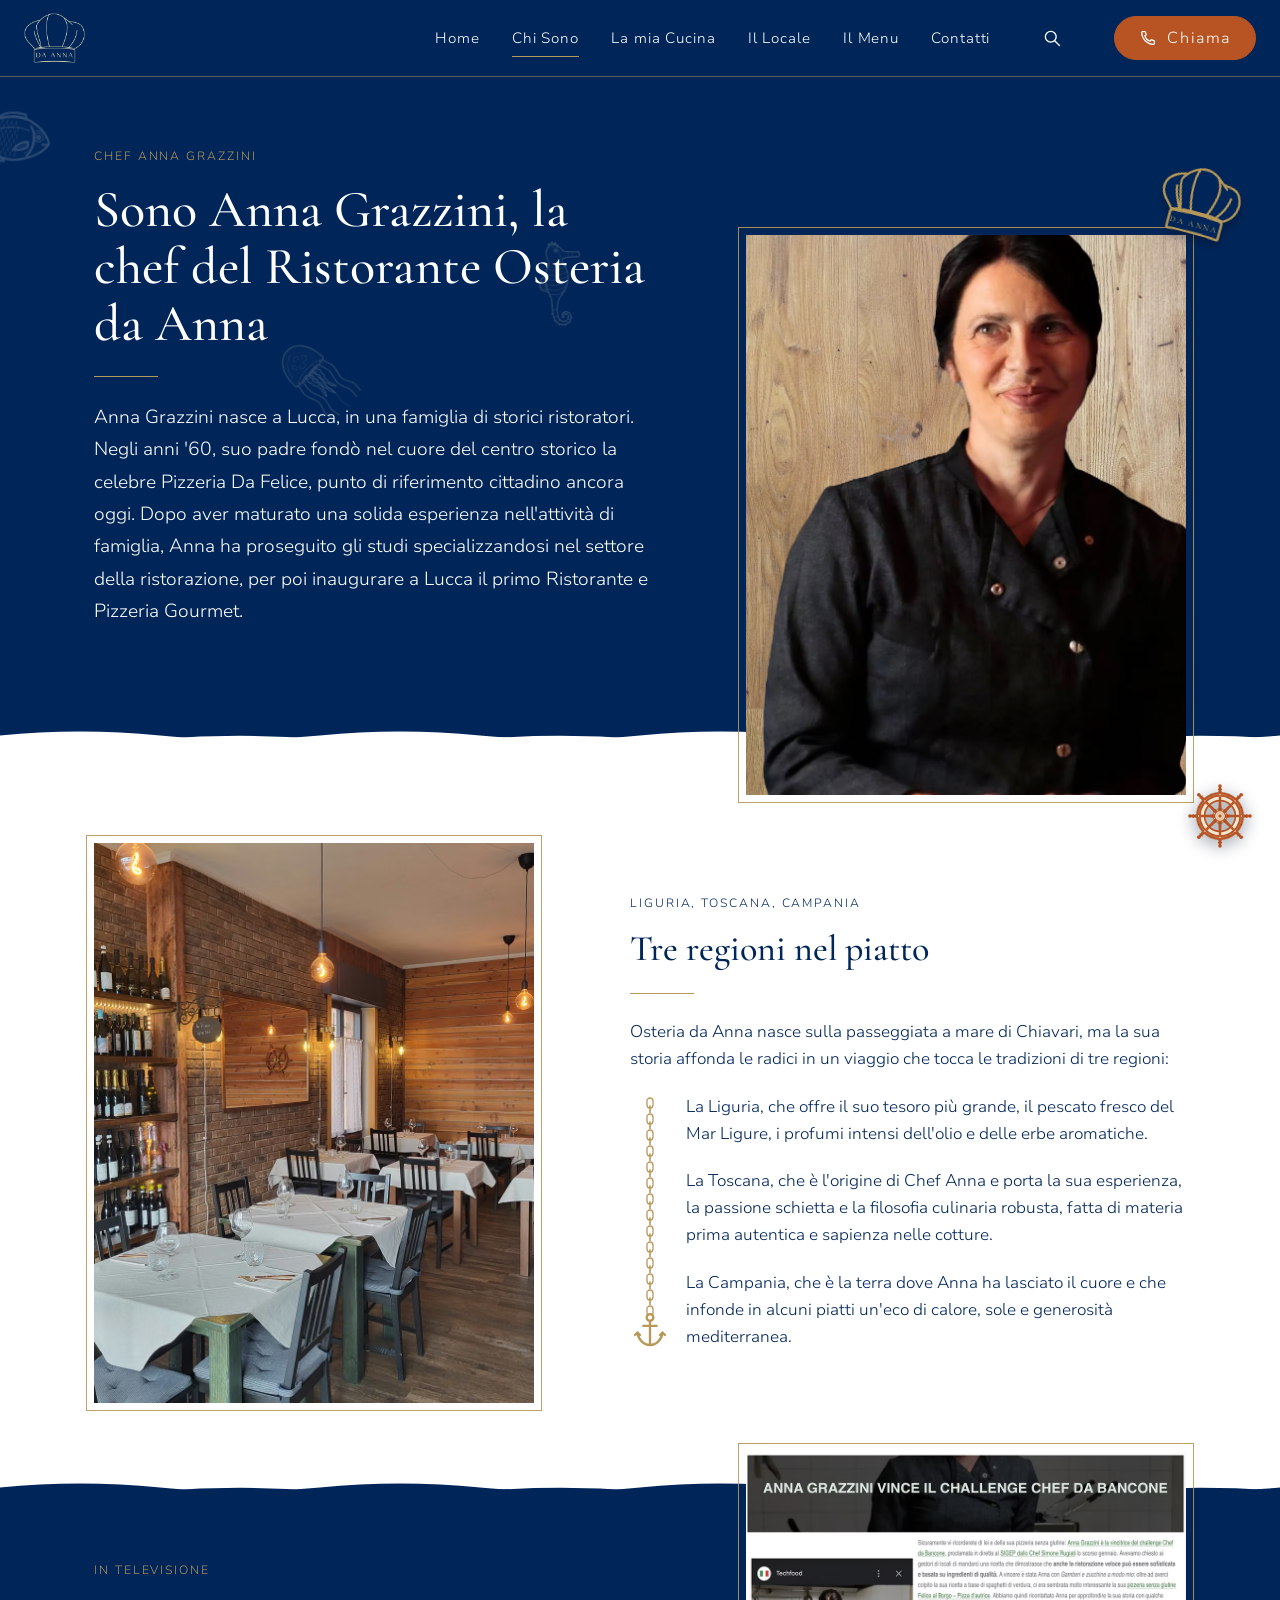
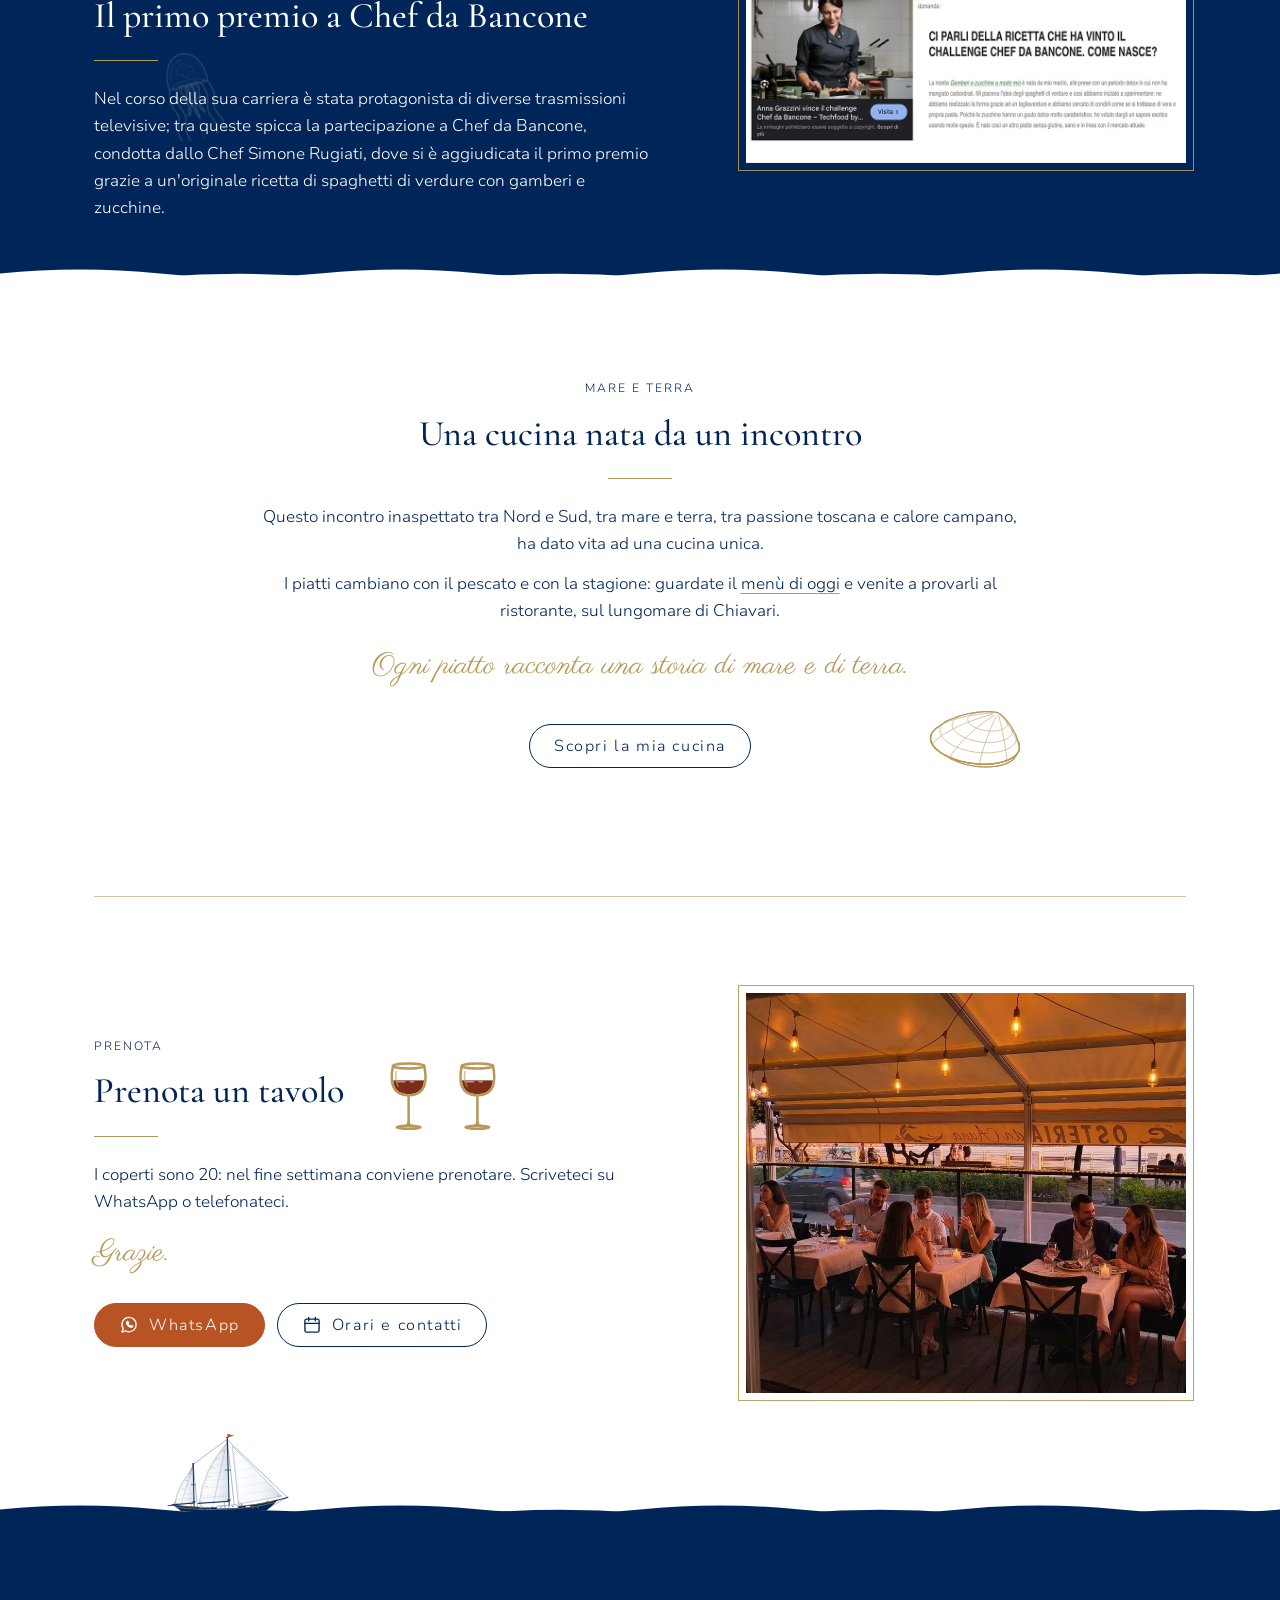
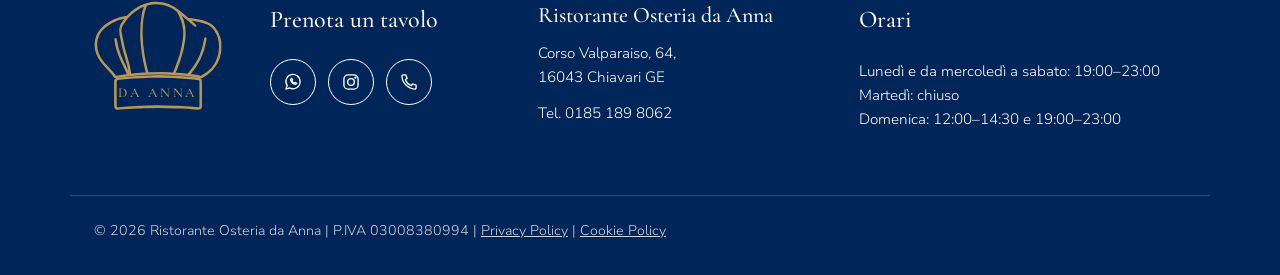
==== commit 0226e653: "Parte legale: mappa di Google solo al clic, cookie policy, P.IVA nel footer, recensioni con nome abb" ====
--- a/chi-siamo/index.html
+++ b/chi-siamo/index.html
@@ -26,7 +26,7 @@
 <link rel="shortcut icon" href="/img/f4c59d_c7c8805771dc455fa762c5e1119b608d~mv2_32x32.jpg" type="image/png">
 <link rel="apple-touch-icon" href="/img/f4c59d_c7c8805771dc455fa762c5e1119b608d~mv2_180x180.jpg" type="image/png">
 <link rel="stylesheet" href="/css/font-regolato.css">
-<link rel="stylesheet" href="/css/stile.css?v=20261122a">
+<link rel="stylesheet" href="/css/stile.css?v=20261124e">
 <link rel="stylesheet" href="/css/pagine.css?v=20261120e">
 <script type="application/ld+json">{"@context":"https://schema.org/","@type":"Restaurant","name":"Ristorante Osteria da Anna","url":"https://www.osteriadaannachiavari.com","image":"https://www.osteriadaannachiavari.com/img/f4c59d_fd06059a17c2491ca986d9f26ad82a1e~mv2_2361x1330.png","telephone":"+39 0185 189 8062","address":{"@type":"PostalAddress","streetAddress":"Corso Valparaiso, 64","addressLocality":"Chiavari","postalCode":"16043","addressRegion":"GE","addressCountry":"IT"},"geo":{"@type":"GeoCoordinates","latitude":44.3168968,"longitude":9.3165284},"priceRange":"30-60 €","servesCuisine":["Pesce","Ligure"],"sameAs":["https://www.instagram.com/osteria_da_anna_/"],"hasMap":"https://maps.google.com/?cid=7680417386147146536","hasMenu":"https://www.osteriadaannachiavari.com/menu","openingHoursSpecification":[{"@type":"OpeningHoursSpecification","dayOfWeek":["Monday","Wednesday","Thursday","Friday","Saturday"],"opens":"19:00","closes":"23:00"},{"@type":"OpeningHoursSpecification","dayOfWeek":"Sunday","opens":"12:00","closes":"14:30"},{"@type":"OpeningHoursSpecification","dayOfWeek":"Sunday","opens":"19:00","closes":"23:00"}]}</script>
 </head>
@@ -220,7 +220,7 @@
       <p>Lunedì e da mercoledì a sabato: 19:00–&#8288;23:00<br>Martedì: chiuso<br>Domenica: 12:00–&#8288;14:30 e 19:00–&#8288;23:00</p>
     </div>
   </div>
-  <p class="contenuto copyright">© 2026 Ristorante Osteria da Anna | <a href="https://www.iubenda.com/privacy-policy/46442570" target="_blank" rel="noopener">Privacy Policy</a></p>
+  <p class="contenuto copyright">© 2026 Ristorante Osteria da Anna | P.IVA&nbsp;03008380994 | <a href="https://www.iubenda.com/privacy-policy/46442570" target="_blank" rel="noopener">Privacy Policy</a> | <a href="/cookie-policy">Cookie Policy</a></p>
 </footer>
 
 <button class="timone" type="button" aria-label="Instagram" aria-expanded="false" aria-controls="timone-instagram" data-timone>
@@ -238,6 +238,6 @@
   <span class="medusa" data-medusa="televisione"><svg viewBox="0 0 60 90"><g fill="none" stroke="#F4E6CF" stroke-width="1.2" stroke-linecap="round" stroke-linejoin="round"><g class="medusa-tentacoli"><path d="M10.5 34.75 C10.03 36.83 7.52 42.67 7.7 47.25 C7.87 51.83 11.65 57.67 11.55 62.25 C11.45 66.83 7.71 71 7.12 74.75 C6.53 78.5 7.85 83.08 8 84.75"/><path d="M17 35.34 C16.63 37.46 14.55 43.41 14.8 48.09 C15.05 52.76 18.47 58.71 18.5 63.39 C18.53 68.06 15.42 72.31 15 76.14 C14.58 79.96 15.83 84.64 16 86.34"/><path d="M43 35.34 C43.37 37.46 45.45 43.41 45.2 48.09 C44.95 52.76 41.53 58.71 41.5 63.39 C41.47 68.06 44.58 72.31 45 76.14 C45.42 79.96 44.17 84.64 44 86.34"/><path d="M49.5 34.75 C49.97 36.83 52.47 42.67 52.3 47.25 C52.12 51.83 48.35 57.67 48.45 62.25 C48.55 66.83 52.29 71 52.88 74.75 C53.47 78.5 52.15 83.08 52 84.75"/><path class="filamenti" stroke-width=".8" opacity=".68" d="M30 36 C29.72 38.17 27.96 44.23 28.3 49 C28.64 53.77 31.88 59.83 32.05 64.6 C32.22 69.37 29.58 73.7 29.32 77.6 C29.06 81.5 30.3 86.27 30.5 88"/><path class="pieno" fill="#F4E6CF" fill-opacity=".08" d="M27.01 34.23 C25.94 34.44 26.55 34.75 26.56 35.05 C26.57 35.35 26.82 35.68 27.06 36.02 C27.3 36.37 27.79 36.72 27.99 37.12 C28.2 37.51 28.31 37.95 28.28 38.39 C28.26 38.84 27.96 39.33 27.86 39.8 C27.75 40.27 27.6 40.75 27.66 41.21 C27.72 41.67 28 42.11 28.2 42.55 C28.4 43 28.75 43.42 28.85 43.85 C28.94 44.28 28.89 44.7 28.79 45.13 C28.69 45.56 28.36 45.97 28.22 46.42 C28.09 46.87 27.96 47.32 27.97 47.81 C27.97 48.3 28.17 48.82 28.26 49.34 C28.35 49.85 28.51 50.38 28.51 50.89 C28.51 51.4 28.37 51.9 28.27 52.4 C28.16 52.91 27.93 53.41 27.87 53.93 C27.82 54.44 27.84 54.97 27.93 55.49 C28.03 56.01 28.29 56.53 28.45 57.07 C28.62 57.61 28.81 58.16 28.91 58.72 C29.02 59.28 29.02 59.86 29.07 60.43 C29.12 61 29.12 61.59 29.22 62.13 C29.31 62.67 29.48 63.2 29.65 63.68 C29.81 64.17 30.06 64.62 30.21 65.04 C30.37 65.46 30.5 65.85 30.58 66.19 C30.67 66.53 30.59 66.86 30.71 67.08 C30.82 67.31 31.13 67.57 31.29 67.54 C31.45 67.52 31.65 67.17 31.69 66.92 C31.73 66.67 31.56 66.38 31.52 66.03 C31.48 65.67 31.46 65.26 31.45 64.81 C31.45 64.36 31.51 63.85 31.5 63.35 C31.48 62.84 31.46 62.3 31.37 61.76 C31.28 61.23 31.09 60.69 30.97 60.14 C30.85 59.6 30.69 59.04 30.66 58.5 C30.62 57.96 30.69 57.39 30.76 56.88 C30.84 56.36 31.04 55.88 31.11 55.41 C31.18 54.94 31.21 54.52 31.19 54.06 C31.18 53.6 31.02 53.12 31 52.65 C30.98 52.17 30.96 51.67 31.08 51.2 C31.2 50.73 31.5 50.27 31.73 49.81 C31.95 49.34 32.29 48.89 32.42 48.41 C32.56 47.93 32.57 47.42 32.54 46.92 C32.52 46.42 32.29 45.9 32.26 45.4 C32.23 44.9 32.23 44.43 32.35 43.95 C32.48 43.46 32.82 42.98 33 42.48 C33.18 41.98 33.43 41.45 33.45 40.95 C33.46 40.44 33.25 39.94 33.09 39.46 C32.92 38.98 32.55 38.52 32.45 38.06 C32.36 37.6 32.39 37.15 32.52 36.71 C32.65 36.28 33.06 35.84 33.23 35.46 C33.41 35.08 33.6 34.74 33.56 34.46 C33.52 34.18 34.08 33.81 32.99 33.77 C31.9 33.73 28.08 34.02 27.01 34.23 Z"/><path class="pieno" fill="#F4E6CF" fill-opacity=".08" d="M21.64 33.53 C20.55 33.45 21.09 33.81 21.04 34.05 C20.98 34.29 21.14 34.6 21.29 34.95 C21.43 35.3 21.8 35.75 21.9 36.15 C22 36.55 21.99 36.96 21.86 37.37 C21.74 37.78 21.33 38.16 21.14 38.59 C20.95 39.02 20.71 39.48 20.7 39.95 C20.69 40.42 20.92 40.93 21.1 41.4 C21.27 41.88 21.61 42.34 21.75 42.8 C21.89 43.26 21.91 43.71 21.92 44.18 C21.92 44.65 21.76 45.17 21.78 45.65 C21.81 46.12 21.88 46.59 22.08 47.01 C22.27 47.43 22.66 47.78 22.93 48.16 C23.2 48.54 23.55 48.9 23.72 49.3 C23.88 49.69 23.91 50.13 23.92 50.53 C23.93 50.93 23.8 51.33 23.8 51.71 C23.79 52.08 23.83 52.39 23.89 52.77 C23.96 53.15 24.13 53.55 24.17 53.99 C24.22 54.43 24.23 54.93 24.14 55.41 C24.06 55.88 23.83 56.35 23.64 56.81 C23.46 57.28 23.2 57.73 23.04 58.19 C22.87 58.66 22.77 59.15 22.67 59.6 C22.58 60.06 22.56 60.54 22.48 60.95 C22.41 61.36 22.32 61.74 22.23 62.05 C22.13 62.37 21.93 62.59 21.93 62.84 C21.93 63.08 22.06 63.46 22.22 63.52 C22.38 63.57 22.72 63.35 22.87 63.16 C23.02 62.97 22.99 62.67 23.12 62.38 C23.25 62.09 23.44 61.76 23.66 61.4 C23.88 61.05 24.19 60.68 24.43 60.27 C24.67 59.86 24.92 59.4 25.09 58.93 C25.27 58.45 25.35 57.91 25.48 57.39 C25.6 56.88 25.68 56.35 25.84 55.85 C26.01 55.34 26.25 54.87 26.46 54.39 C26.66 53.9 26.96 53.43 27.07 52.93 C27.17 52.44 27.18 51.92 27.11 51.44 C27.03 50.95 26.76 50.49 26.62 50.03 C26.47 49.57 26.28 49.13 26.23 48.66 C26.18 48.19 26.27 47.68 26.3 47.21 C26.33 46.73 26.45 46.22 26.4 45.79 C26.36 45.36 26.18 44.99 26.01 44.62 C25.83 44.26 25.48 43.96 25.35 43.62 C25.23 43.28 25.16 42.94 25.25 42.6 C25.34 42.26 25.69 41.92 25.9 41.57 C26.1 41.21 26.4 40.87 26.47 40.49 C26.54 40.11 26.41 39.71 26.33 39.3 C26.25 38.9 25.98 38.45 25.99 38.06 C25.99 37.67 26.13 37.3 26.36 36.97 C26.6 36.65 27.11 36.39 27.37 36.11 C27.64 35.82 27.92 35.54 27.95 35.27 C27.98 35 28.61 34.77 27.56 34.47 C26.51 34.18 22.73 33.6 21.64 33.53 Z"/><path class="pieno" fill="#F4E6CF" fill-opacity=".08" d="M32.44 34.47 C31.39 34.77 32.02 35 32.05 35.27 C32.08 35.54 32.36 35.82 32.63 36.11 C32.89 36.39 33.4 36.65 33.64 36.97 C33.87 37.3 34.01 37.67 34.01 38.06 C34.02 38.45 33.75 38.9 33.67 39.3 C33.59 39.71 33.46 40.11 33.53 40.49 C33.6 40.87 33.9 41.21 34.1 41.57 C34.31 41.92 34.66 42.26 34.75 42.6 C34.84 42.94 34.77 43.28 34.65 43.62 C34.52 43.96 34.17 44.26 33.99 44.62 C33.82 44.99 33.64 45.36 33.6 45.79 C33.55 46.22 33.67 46.73 33.7 47.21 C33.73 47.68 33.82 48.19 33.77 48.66 C33.72 49.13 33.53 49.57 33.38 50.03 C33.24 50.49 32.97 50.95 32.89 51.44 C32.82 51.92 32.83 52.44 32.93 52.93 C33.04 53.43 33.34 53.9 33.54 54.39 C33.75 54.87 33.99 55.34 34.16 55.85 C34.32 56.35 34.4 56.88 34.52 57.39 C34.65 57.91 34.73 58.45 34.91 58.93 C35.08 59.4 35.33 59.86 35.57 60.27 C35.81 60.68 36.12 61.05 36.34 61.4 C36.56 61.76 36.75 62.09 36.88 62.38 C37.01 62.67 36.98 62.97 37.13 63.16 C37.28 63.35 37.62 63.57 37.78 63.52 C37.94 63.46 38.07 63.08 38.07 62.84 C38.07 62.59 37.87 62.37 37.77 62.05 C37.68 61.74 37.59 61.36 37.52 60.95 C37.44 60.54 37.42 60.06 37.33 59.6 C37.23 59.15 37.13 58.66 36.96 58.19 C36.8 57.73 36.54 57.28 36.36 56.81 C36.17 56.35 35.94 55.88 35.86 55.41 C35.77 54.93 35.78 54.43 35.83 53.99 C35.87 53.55 36.04 53.15 36.11 52.77 C36.17 52.39 36.21 52.08 36.2 51.71 C36.2 51.33 36.07 50.93 36.08 50.53 C36.09 50.13 36.12 49.69 36.28 49.3 C36.45 48.9 36.8 48.54 37.07 48.16 C37.34 47.78 37.73 47.43 37.92 47.01 C38.12 46.59 38.19 46.12 38.22 45.65 C38.24 45.17 38.08 44.65 38.08 44.18 C38.09 43.71 38.11 43.26 38.25 42.8 C38.39 42.34 38.73 41.88 38.9 41.4 C39.08 40.93 39.31 40.42 39.3 39.95 C39.29 39.48 39.05 39.02 38.86 38.59 C38.67 38.16 38.26 37.78 38.14 37.37 C38.01 36.96 38 36.55 38.1 36.15 C38.2 35.75 38.57 35.3 38.71 34.95 C38.86 34.6 39.02 34.29 38.96 34.05 C38.91 33.81 39.45 33.45 38.36 33.53 C37.27 33.6 33.49 34.18 32.44 34.47 Z"/></g><g class="medusa-cupola"><path class="pieno" fill="#F4E6CF" fill-opacity=".08" d="M8 33 C8 13 19 4 30 4 C41 4 52 13 52 33 Q49.25 36.47 46.5 33.54 Q43.75 36.98 41 33.99 Q38.25 37.36 35.5 34.29 Q32.75 37.57 30 34.4 Q27.25 37.57 24.5 34.29 Q21.75 37.36 19 33.99 Q16.25 36.98 13.5 33.54 Q10.75 36.47 8 33 Z"/><path class="gonadi" stroke-width=".8" opacity=".68" d="M28.11 17.4 C27.9 17.22 27.08 16.72 26.88 16.31 C26.67 15.9 26.66 15.35 26.85 14.94 C27.05 14.52 27.52 14.08 28.05 13.83 C28.57 13.57 29.35 13.4 30 13.4 C30.65 13.4 31.43 13.57 31.95 13.83 C32.48 14.08 32.95 14.52 33.15 14.94 C33.34 15.35 33.33 15.9 33.12 16.31 C32.92 16.72 32.1 17.22 31.89 17.4 M32.06 22.63 C32.29 22.83 33.18 23.38 33.41 23.83 C33.64 24.28 33.65 24.87 33.43 25.32 C33.22 25.77 32.7 26.26 32.13 26.54 C31.56 26.82 30.71 27 30 27 C29.29 27 28.44 26.82 27.87 26.54 C27.3 26.26 26.78 25.77 26.57 25.32 C26.35 24.87 26.36 24.28 26.59 23.83 C26.82 23.38 27.71 22.83 27.94 22.63 M24.4 22.01 C24.22 22.18 23.72 22.87 23.31 23.05 C22.9 23.23 22.35 23.24 21.94 23.07 C21.52 22.9 21.08 22.5 20.83 22.06 C20.57 21.61 20.4 20.95 20.4 20.4 C20.4 19.85 20.57 19.19 20.83 18.74 C21.08 18.3 21.52 17.9 21.94 17.73 C22.35 17.56 22.9 17.57 23.31 17.75 C23.72 17.93 24.22 18.62 24.4 18.79 M35.6 18.79 C35.78 18.62 36.28 17.93 36.69 17.75 C37.1 17.57 37.65 17.56 38.06 17.73 C38.48 17.9 38.92 18.3 39.17 18.74 C39.43 19.19 39.6 19.85 39.6 20.4 C39.6 20.95 39.43 21.61 39.17 22.06 C38.92 22.5 38.48 22.9 38.06 23.07 C37.65 23.24 37.1 23.23 36.69 23.05 C36.28 22.87 35.78 22.18 35.6 22.01"/><path class="frangia" stroke-width=".8" opacity=".68" d="M46.5 34.14 q.5 1.6 0 3.2 M41 34.59 q.5 1.6 0 3.2 M35.5 34.89 q.5 1.6 0 3.2 M30 35 q.5 1.6 0 3.2 M24.5 34.89 q-.5 1.6 0 3.2 M19 34.59 q-.5 1.6 0 3.2 M13.5 34.14 q-.5 1.6 0 3.2"/><path class="riflesso" stroke-width=".8" opacity=".7" d="M13 25.5 C14 16.5 20.5 10 29 9.5"/><path class="riflesso" stroke-width=".8" opacity=".7" d="M12 33 C19 28.6 41 28.6 48 33"/></g></g></svg></span>
 </div>
 
-<script src="/js/stile.js?v=20261120c"></script>
+<script src="/js/stile.js?v=20261124e"></script>
 </body>
 </html>
--- a/css/stile.css
+++ b/css/stile.css
@@ -163,6 +163,7 @@
 .recensione-testo { display: -webkit-box; -webkit-line-clamp: 6; -webkit-box-orient: vertical; overflow: hidden; white-space: pre-line; font-size: 15.5px; line-height: 1.55; }
 .recensione-firma { margin-top: auto; padding-top: 10px; border-top: 1px solid rgba(184, 152, 88, .6); font-size: 14px; color: var(--blu-tenue); }
 .recensione-firma strong { color: var(--blu); }
+.rec-nota { margin-top: 16px; font-size: 14px; color: var(--blu-tenue); }
 
 /* ---------- 6. Dove siamo ---------- */
 .griglia-zona { grid-template-columns: minmax(0, 1fr) 560px; gap: 80px; }
@@ -173,6 +174,17 @@
    copre la rosa dei venti, che sta sotto l'angolo in alto a sinistra e si vede solo fuori dalla cornice */
 .mappa { position: relative; box-shadow: 0 0 0 7px var(--blu), 0 0 0 8px rgba(184, 152, 88, .9); }
 .mappa iframe { width: 100%; height: 420px; border: 0; }
+/* Mappa ferma (24/11/2026): immagine nostra (dati OpenStreetMap) al posto dell'iframe, che parte solo al clic (stile.js).
+   Stesso centro e stesso zoom di Google, mai ridimensionata: al clic l'inquadratura resta quella.
+   [hidden] va ripetuto perché "iframe { display: block }" della base vince sull'attributo */
+.mappa iframe[hidden], .mappa-ferma[hidden] { display: none; }
+.mappa-ferma { position: relative; height: 420px; }
+.mappa-immagine { position: absolute; inset: 0; width: 100%; padding: 0; overflow: hidden; border: 0; background: var(--blu-notte); font: inherit; cursor: pointer; }
+.mappa-immagine img { position: absolute; left: 50%; top: 50%; width: 1000px; height: 420px; max-width: none; margin: -210px 0 0 -500px; }
+.mappa-immagine .bottone { position: absolute; left: 12px; bottom: 30px; min-height: 34px; padding: 0 16px; font-size: 13px; letter-spacing: .04em; }
+.mappa-immagine:hover .bottone { background: var(--arancio-scuro); border-color: var(--arancio-scuro); }
+.mappa-immagine:focus-visible { outline-offset: -4px; }   /* dentro: fuori c'è la cornice */
+.mappa-ferma p { position: absolute; left: 0; right: 0; bottom: 0; padding: 2px 6px; background: rgba(255, 255, 255, .85); color: var(--blu); font-size: 9px; line-height: 1.4; }
 
 /* ---------- 7. Domande frequenti: <details>, ancora che scende con la catena ---------- */
 .griglia-faq { grid-template-columns: 360px minmax(0, 1fr); }
@@ -239,6 +251,11 @@
 .piede-nap a:hover { text-decoration: underline; text-decoration-color: var(--oro); }
 .piede-orari p + p { margin-top: 0; }
 .copyright { margin-top: 64px; padding-top: 24px; border-top: 1px solid rgba(255, 255, 255, .18); font-size: 14px; color: rgba(255, 255, 255, .8); }
+
+/* ---------- Testo della cookie policy (24/11/2026) ---------- */
+.testo-legale h2 { margin-top: 40px; }
+.testo-legale h2:first-child { margin-top: 0; }
+.testo-legale p { margin-top: 12px; }
 
 /* ---------- Icone animate (una classe per icona, posizione per sezione) ---------- */
 .deco { position: absolute; z-index: 1; pointer-events: none; }
@@ -465,6 +482,8 @@
   .pillole { display: grid; grid-template-columns: 1fr 1fr; gap: 10px 8px; }
   .pillola { justify-content: center; gap: 6px; min-height: 40px; padding: 0 8px; font-size: 14px; letter-spacing: .02em; white-space: nowrap; }
   .mappa iframe { height: 340px; }
+  .mappa-ferma { height: 340px; }
+  .mappa-immagine .bottone { bottom: 42px; }
   .recensione { flex-basis: 100%; }
   .rec-comandi .testo-link { margin-right: auto; }
   .rec-riepilogo, .rec-comandi { width: 100%; }
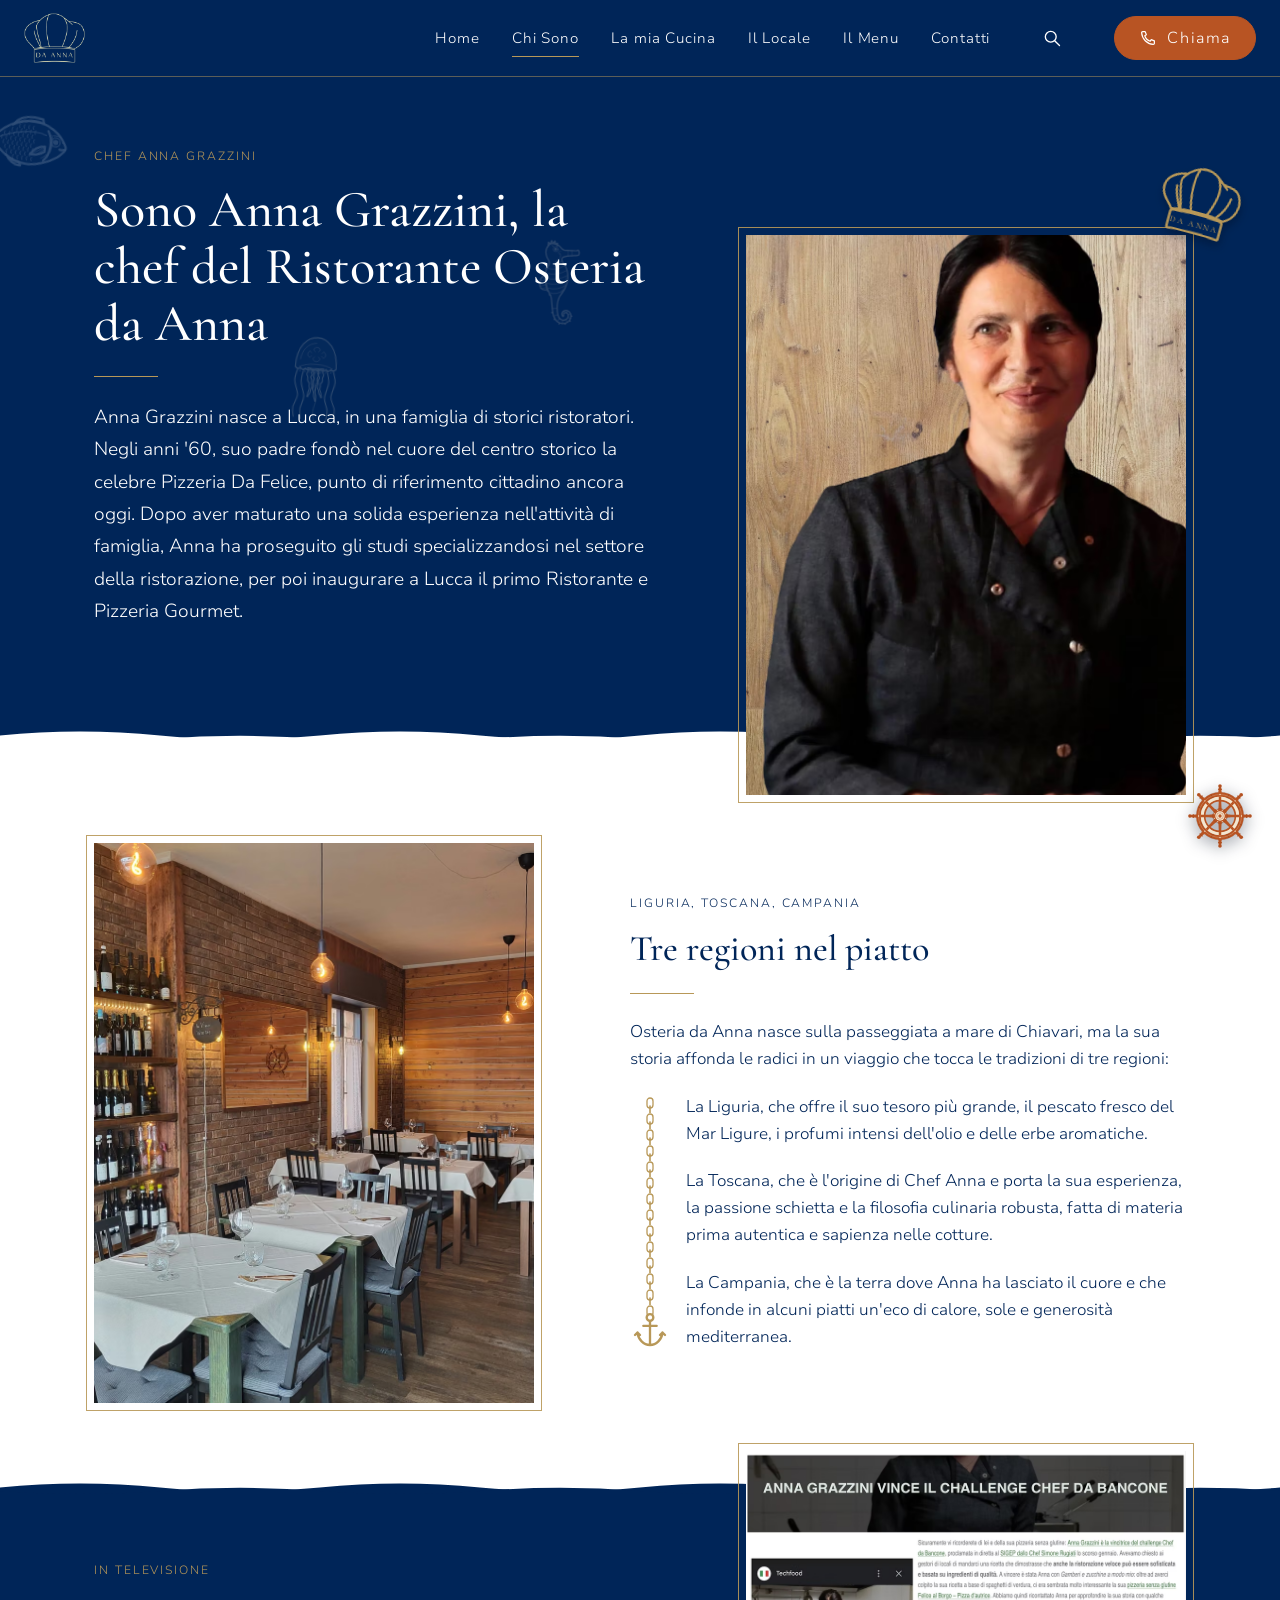
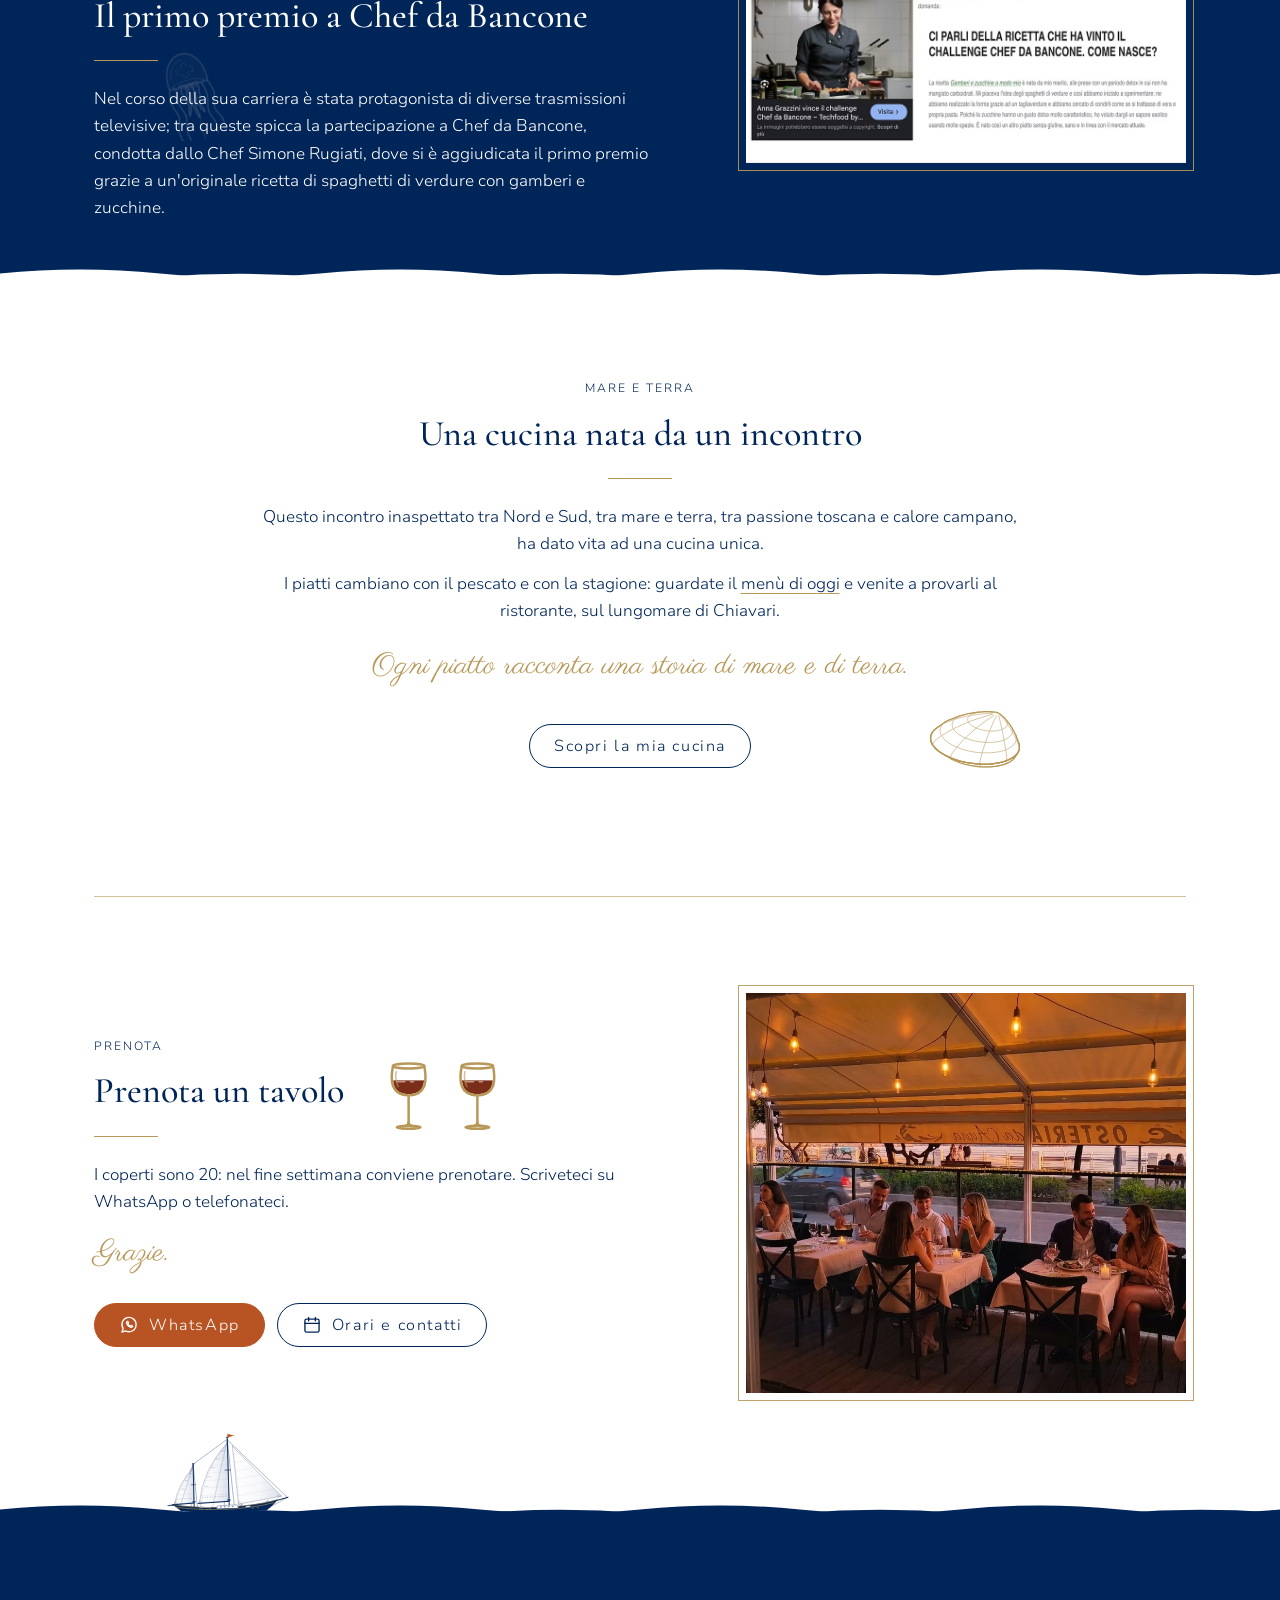
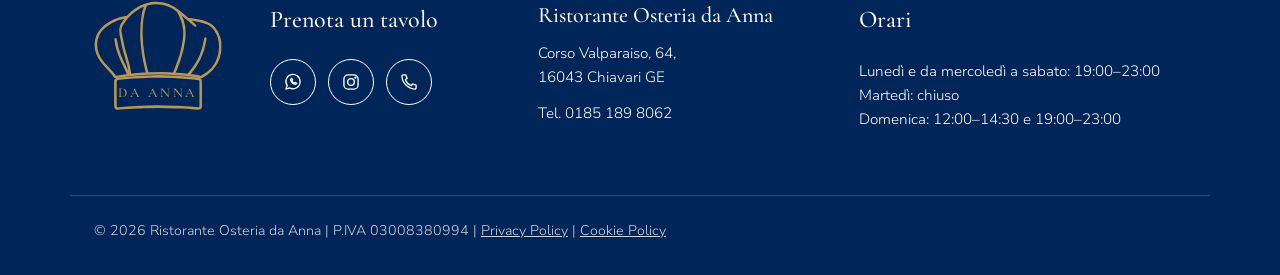
==== commit 014b7e0d: "Home: tolta la nota sotto le recensioni; ?v=20261124f Co-Authored-By: Claude Opus 5.5 <noreply@anthr" ====
--- a/chi-siamo/index.html
+++ b/chi-siamo/index.html
@@ -26,7 +26,7 @@
 <link rel="shortcut icon" href="/img/f4c59d_c7c8805771dc455fa762c5e1119b608d~mv2_32x32.jpg" type="image/png">
 <link rel="apple-touch-icon" href="/img/f4c59d_c7c8805771dc455fa762c5e1119b608d~mv2_180x180.jpg" type="image/png">
 <link rel="stylesheet" href="/css/font-regolato.css">
-<link rel="stylesheet" href="/css/stile.css?v=20261124e">
+<link rel="stylesheet" href="/css/stile.css?v=20261124f">
 <link rel="stylesheet" href="/css/pagine.css?v=20261120e">
 <script type="application/ld+json">{"@context":"https://schema.org/","@type":"Restaurant","name":"Ristorante Osteria da Anna","url":"https://www.osteriadaannachiavari.com","image":"https://www.osteriadaannachiavari.com/img/f4c59d_fd06059a17c2491ca986d9f26ad82a1e~mv2_2361x1330.png","telephone":"+39 0185 189 8062","address":{"@type":"PostalAddress","streetAddress":"Corso Valparaiso, 64","addressLocality":"Chiavari","postalCode":"16043","addressRegion":"GE","addressCountry":"IT"},"geo":{"@type":"GeoCoordinates","latitude":44.3168968,"longitude":9.3165284},"priceRange":"30-60 €","servesCuisine":["Pesce","Ligure"],"sameAs":["https://www.instagram.com/osteria_da_anna_/"],"hasMap":"https://maps.google.com/?cid=7680417386147146536","hasMenu":"https://www.osteriadaannachiavari.com/menu","openingHoursSpecification":[{"@type":"OpeningHoursSpecification","dayOfWeek":["Monday","Wednesday","Thursday","Friday","Saturday"],"opens":"19:00","closes":"23:00"},{"@type":"OpeningHoursSpecification","dayOfWeek":"Sunday","opens":"12:00","closes":"14:30"},{"@type":"OpeningHoursSpecification","dayOfWeek":"Sunday","opens":"19:00","closes":"23:00"}]}</script>
 </head>
@@ -238,6 +238,6 @@
   <span class="medusa" data-medusa="televisione"><svg viewBox="0 0 60 90"><g fill="none" stroke="#F4E6CF" stroke-width="1.2" stroke-linecap="round" stroke-linejoin="round"><g class="medusa-tentacoli"><path d="M10.5 34.75 C10.03 36.83 7.52 42.67 7.7 47.25 C7.87 51.83 11.65 57.67 11.55 62.25 C11.45 66.83 7.71 71 7.12 74.75 C6.53 78.5 7.85 83.08 8 84.75"/><path d="M17 35.34 C16.63 37.46 14.55 43.41 14.8 48.09 C15.05 52.76 18.47 58.71 18.5 63.39 C18.53 68.06 15.42 72.31 15 76.14 C14.58 79.96 15.83 84.64 16 86.34"/><path d="M43 35.34 C43.37 37.46 45.45 43.41 45.2 48.09 C44.95 52.76 41.53 58.71 41.5 63.39 C41.47 68.06 44.58 72.31 45 76.14 C45.42 79.96 44.17 84.64 44 86.34"/><path d="M49.5 34.75 C49.97 36.83 52.47 42.67 52.3 47.25 C52.12 51.83 48.35 57.67 48.45 62.25 C48.55 66.83 52.29 71 52.88 74.75 C53.47 78.5 52.15 83.08 52 84.75"/><path class="filamenti" stroke-width=".8" opacity=".68" d="M30 36 C29.72 38.17 27.96 44.23 28.3 49 C28.64 53.77 31.88 59.83 32.05 64.6 C32.22 69.37 29.58 73.7 29.32 77.6 C29.06 81.5 30.3 86.27 30.5 88"/><path class="pieno" fill="#F4E6CF" fill-opacity=".08" d="M27.01 34.23 C25.94 34.44 26.55 34.75 26.56 35.05 C26.57 35.35 26.82 35.68 27.06 36.02 C27.3 36.37 27.79 36.72 27.99 37.12 C28.2 37.51 28.31 37.95 28.28 38.39 C28.26 38.84 27.96 39.33 27.86 39.8 C27.75 40.27 27.6 40.75 27.66 41.21 C27.72 41.67 28 42.11 28.2 42.55 C28.4 43 28.75 43.42 28.85 43.85 C28.94 44.28 28.89 44.7 28.79 45.13 C28.69 45.56 28.36 45.97 28.22 46.42 C28.09 46.87 27.96 47.32 27.97 47.81 C27.97 48.3 28.17 48.82 28.26 49.34 C28.35 49.85 28.51 50.38 28.51 50.89 C28.51 51.4 28.37 51.9 28.27 52.4 C28.16 52.91 27.93 53.41 27.87 53.93 C27.82 54.44 27.84 54.97 27.93 55.49 C28.03 56.01 28.29 56.53 28.45 57.07 C28.62 57.61 28.81 58.16 28.91 58.72 C29.02 59.28 29.02 59.86 29.07 60.43 C29.12 61 29.12 61.59 29.22 62.13 C29.31 62.67 29.48 63.2 29.65 63.68 C29.81 64.17 30.06 64.62 30.21 65.04 C30.37 65.46 30.5 65.85 30.58 66.19 C30.67 66.53 30.59 66.86 30.71 67.08 C30.82 67.31 31.13 67.57 31.29 67.54 C31.45 67.52 31.65 67.17 31.69 66.92 C31.73 66.67 31.56 66.38 31.52 66.03 C31.48 65.67 31.46 65.26 31.45 64.81 C31.45 64.36 31.51 63.85 31.5 63.35 C31.48 62.84 31.46 62.3 31.37 61.76 C31.28 61.23 31.09 60.69 30.97 60.14 C30.85 59.6 30.69 59.04 30.66 58.5 C30.62 57.96 30.69 57.39 30.76 56.88 C30.84 56.36 31.04 55.88 31.11 55.41 C31.18 54.94 31.21 54.52 31.19 54.06 C31.18 53.6 31.02 53.12 31 52.65 C30.98 52.17 30.96 51.67 31.08 51.2 C31.2 50.73 31.5 50.27 31.73 49.81 C31.95 49.34 32.29 48.89 32.42 48.41 C32.56 47.93 32.57 47.42 32.54 46.92 C32.52 46.42 32.29 45.9 32.26 45.4 C32.23 44.9 32.23 44.43 32.35 43.95 C32.48 43.46 32.82 42.98 33 42.48 C33.18 41.98 33.43 41.45 33.45 40.95 C33.46 40.44 33.25 39.94 33.09 39.46 C32.92 38.98 32.55 38.52 32.45 38.06 C32.36 37.6 32.39 37.15 32.52 36.71 C32.65 36.28 33.06 35.84 33.23 35.46 C33.41 35.08 33.6 34.74 33.56 34.46 C33.52 34.18 34.08 33.81 32.99 33.77 C31.9 33.73 28.08 34.02 27.01 34.23 Z"/><path class="pieno" fill="#F4E6CF" fill-opacity=".08" d="M21.64 33.53 C20.55 33.45 21.09 33.81 21.04 34.05 C20.98 34.29 21.14 34.6 21.29 34.95 C21.43 35.3 21.8 35.75 21.9 36.15 C22 36.55 21.99 36.96 21.86 37.37 C21.74 37.78 21.33 38.16 21.14 38.59 C20.95 39.02 20.71 39.48 20.7 39.95 C20.69 40.42 20.92 40.93 21.1 41.4 C21.27 41.88 21.61 42.34 21.75 42.8 C21.89 43.26 21.91 43.71 21.92 44.18 C21.92 44.65 21.76 45.17 21.78 45.65 C21.81 46.12 21.88 46.59 22.08 47.01 C22.27 47.43 22.66 47.78 22.93 48.16 C23.2 48.54 23.55 48.9 23.72 49.3 C23.88 49.69 23.91 50.13 23.92 50.53 C23.93 50.93 23.8 51.33 23.8 51.71 C23.79 52.08 23.83 52.39 23.89 52.77 C23.96 53.15 24.13 53.55 24.17 53.99 C24.22 54.43 24.23 54.93 24.14 55.41 C24.06 55.88 23.83 56.35 23.64 56.81 C23.46 57.28 23.2 57.73 23.04 58.19 C22.87 58.66 22.77 59.15 22.67 59.6 C22.58 60.06 22.56 60.54 22.48 60.95 C22.41 61.36 22.32 61.74 22.23 62.05 C22.13 62.37 21.93 62.59 21.93 62.84 C21.93 63.08 22.06 63.46 22.22 63.52 C22.38 63.57 22.72 63.35 22.87 63.16 C23.02 62.97 22.99 62.67 23.12 62.38 C23.25 62.09 23.44 61.76 23.66 61.4 C23.88 61.05 24.19 60.68 24.43 60.27 C24.67 59.86 24.92 59.4 25.09 58.93 C25.27 58.45 25.35 57.91 25.48 57.39 C25.6 56.88 25.68 56.35 25.84 55.85 C26.01 55.34 26.25 54.87 26.46 54.39 C26.66 53.9 26.96 53.43 27.07 52.93 C27.17 52.44 27.18 51.92 27.11 51.44 C27.03 50.95 26.76 50.49 26.62 50.03 C26.47 49.57 26.28 49.13 26.23 48.66 C26.18 48.19 26.27 47.68 26.3 47.21 C26.33 46.73 26.45 46.22 26.4 45.79 C26.36 45.36 26.18 44.99 26.01 44.62 C25.83 44.26 25.48 43.96 25.35 43.62 C25.23 43.28 25.16 42.94 25.25 42.6 C25.34 42.26 25.69 41.92 25.9 41.57 C26.1 41.21 26.4 40.87 26.47 40.49 C26.54 40.11 26.41 39.71 26.33 39.3 C26.25 38.9 25.98 38.45 25.99 38.06 C25.99 37.67 26.13 37.3 26.36 36.97 C26.6 36.65 27.11 36.39 27.37 36.11 C27.64 35.82 27.92 35.54 27.95 35.27 C27.98 35 28.61 34.77 27.56 34.47 C26.51 34.18 22.73 33.6 21.64 33.53 Z"/><path class="pieno" fill="#F4E6CF" fill-opacity=".08" d="M32.44 34.47 C31.39 34.77 32.02 35 32.05 35.27 C32.08 35.54 32.36 35.82 32.63 36.11 C32.89 36.39 33.4 36.65 33.64 36.97 C33.87 37.3 34.01 37.67 34.01 38.06 C34.02 38.45 33.75 38.9 33.67 39.3 C33.59 39.71 33.46 40.11 33.53 40.49 C33.6 40.87 33.9 41.21 34.1 41.57 C34.31 41.92 34.66 42.26 34.75 42.6 C34.84 42.94 34.77 43.28 34.65 43.62 C34.52 43.96 34.17 44.26 33.99 44.62 C33.82 44.99 33.64 45.36 33.6 45.79 C33.55 46.22 33.67 46.73 33.7 47.21 C33.73 47.68 33.82 48.19 33.77 48.66 C33.72 49.13 33.53 49.57 33.38 50.03 C33.24 50.49 32.97 50.95 32.89 51.44 C32.82 51.92 32.83 52.44 32.93 52.93 C33.04 53.43 33.34 53.9 33.54 54.39 C33.75 54.87 33.99 55.34 34.16 55.85 C34.32 56.35 34.4 56.88 34.52 57.39 C34.65 57.91 34.73 58.45 34.91 58.93 C35.08 59.4 35.33 59.86 35.57 60.27 C35.81 60.68 36.12 61.05 36.34 61.4 C36.56 61.76 36.75 62.09 36.88 62.38 C37.01 62.67 36.98 62.97 37.13 63.16 C37.28 63.35 37.62 63.57 37.78 63.52 C37.94 63.46 38.07 63.08 38.07 62.84 C38.07 62.59 37.87 62.37 37.77 62.05 C37.68 61.74 37.59 61.36 37.52 60.95 C37.44 60.54 37.42 60.06 37.33 59.6 C37.23 59.15 37.13 58.66 36.96 58.19 C36.8 57.73 36.54 57.28 36.36 56.81 C36.17 56.35 35.94 55.88 35.86 55.41 C35.77 54.93 35.78 54.43 35.83 53.99 C35.87 53.55 36.04 53.15 36.11 52.77 C36.17 52.39 36.21 52.08 36.2 51.71 C36.2 51.33 36.07 50.93 36.08 50.53 C36.09 50.13 36.12 49.69 36.28 49.3 C36.45 48.9 36.8 48.54 37.07 48.16 C37.34 47.78 37.73 47.43 37.92 47.01 C38.12 46.59 38.19 46.12 38.22 45.65 C38.24 45.17 38.08 44.65 38.08 44.18 C38.09 43.71 38.11 43.26 38.25 42.8 C38.39 42.34 38.73 41.88 38.9 41.4 C39.08 40.93 39.31 40.42 39.3 39.95 C39.29 39.48 39.05 39.02 38.86 38.59 C38.67 38.16 38.26 37.78 38.14 37.37 C38.01 36.96 38 36.55 38.1 36.15 C38.2 35.75 38.57 35.3 38.71 34.95 C38.86 34.6 39.02 34.29 38.96 34.05 C38.91 33.81 39.45 33.45 38.36 33.53 C37.27 33.6 33.49 34.18 32.44 34.47 Z"/></g><g class="medusa-cupola"><path class="pieno" fill="#F4E6CF" fill-opacity=".08" d="M8 33 C8 13 19 4 30 4 C41 4 52 13 52 33 Q49.25 36.47 46.5 33.54 Q43.75 36.98 41 33.99 Q38.25 37.36 35.5 34.29 Q32.75 37.57 30 34.4 Q27.25 37.57 24.5 34.29 Q21.75 37.36 19 33.99 Q16.25 36.98 13.5 33.54 Q10.75 36.47 8 33 Z"/><path class="gonadi" stroke-width=".8" opacity=".68" d="M28.11 17.4 C27.9 17.22 27.08 16.72 26.88 16.31 C26.67 15.9 26.66 15.35 26.85 14.94 C27.05 14.52 27.52 14.08 28.05 13.83 C28.57 13.57 29.35 13.4 30 13.4 C30.65 13.4 31.43 13.57 31.95 13.83 C32.48 14.08 32.95 14.52 33.15 14.94 C33.34 15.35 33.33 15.9 33.12 16.31 C32.92 16.72 32.1 17.22 31.89 17.4 M32.06 22.63 C32.29 22.83 33.18 23.38 33.41 23.83 C33.64 24.28 33.65 24.87 33.43 25.32 C33.22 25.77 32.7 26.26 32.13 26.54 C31.56 26.82 30.71 27 30 27 C29.29 27 28.44 26.82 27.87 26.54 C27.3 26.26 26.78 25.77 26.57 25.32 C26.35 24.87 26.36 24.28 26.59 23.83 C26.82 23.38 27.71 22.83 27.94 22.63 M24.4 22.01 C24.22 22.18 23.72 22.87 23.31 23.05 C22.9 23.23 22.35 23.24 21.94 23.07 C21.52 22.9 21.08 22.5 20.83 22.06 C20.57 21.61 20.4 20.95 20.4 20.4 C20.4 19.85 20.57 19.19 20.83 18.74 C21.08 18.3 21.52 17.9 21.94 17.73 C22.35 17.56 22.9 17.57 23.31 17.75 C23.72 17.93 24.22 18.62 24.4 18.79 M35.6 18.79 C35.78 18.62 36.28 17.93 36.69 17.75 C37.1 17.57 37.65 17.56 38.06 17.73 C38.48 17.9 38.92 18.3 39.17 18.74 C39.43 19.19 39.6 19.85 39.6 20.4 C39.6 20.95 39.43 21.61 39.17 22.06 C38.92 22.5 38.48 22.9 38.06 23.07 C37.65 23.24 37.1 23.23 36.69 23.05 C36.28 22.87 35.78 22.18 35.6 22.01"/><path class="frangia" stroke-width=".8" opacity=".68" d="M46.5 34.14 q.5 1.6 0 3.2 M41 34.59 q.5 1.6 0 3.2 M35.5 34.89 q.5 1.6 0 3.2 M30 35 q.5 1.6 0 3.2 M24.5 34.89 q-.5 1.6 0 3.2 M19 34.59 q-.5 1.6 0 3.2 M13.5 34.14 q-.5 1.6 0 3.2"/><path class="riflesso" stroke-width=".8" opacity=".7" d="M13 25.5 C14 16.5 20.5 10 29 9.5"/><path class="riflesso" stroke-width=".8" opacity=".7" d="M12 33 C19 28.6 41 28.6 48 33"/></g></g></svg></span>
 </div>
 
-<script src="/js/stile.js?v=20261124e"></script>
+<script src="/js/stile.js?v=20261124f"></script>
 </body>
 </html>
--- a/css/stile.css
+++ b/css/stile.css
@@ -163,7 +163,6 @@
 .recensione-testo { display: -webkit-box; -webkit-line-clamp: 6; -webkit-box-orient: vertical; overflow: hidden; white-space: pre-line; font-size: 15.5px; line-height: 1.55; }
 .recensione-firma { margin-top: auto; padding-top: 10px; border-top: 1px solid rgba(184, 152, 88, .6); font-size: 14px; color: var(--blu-tenue); }
 .recensione-firma strong { color: var(--blu); }
-.rec-nota { margin-top: 16px; font-size: 14px; color: var(--blu-tenue); }
 
 /* ---------- 6. Dove siamo ---------- */
 .griglia-zona { grid-template-columns: minmax(0, 1fr) 560px; gap: 80px; }
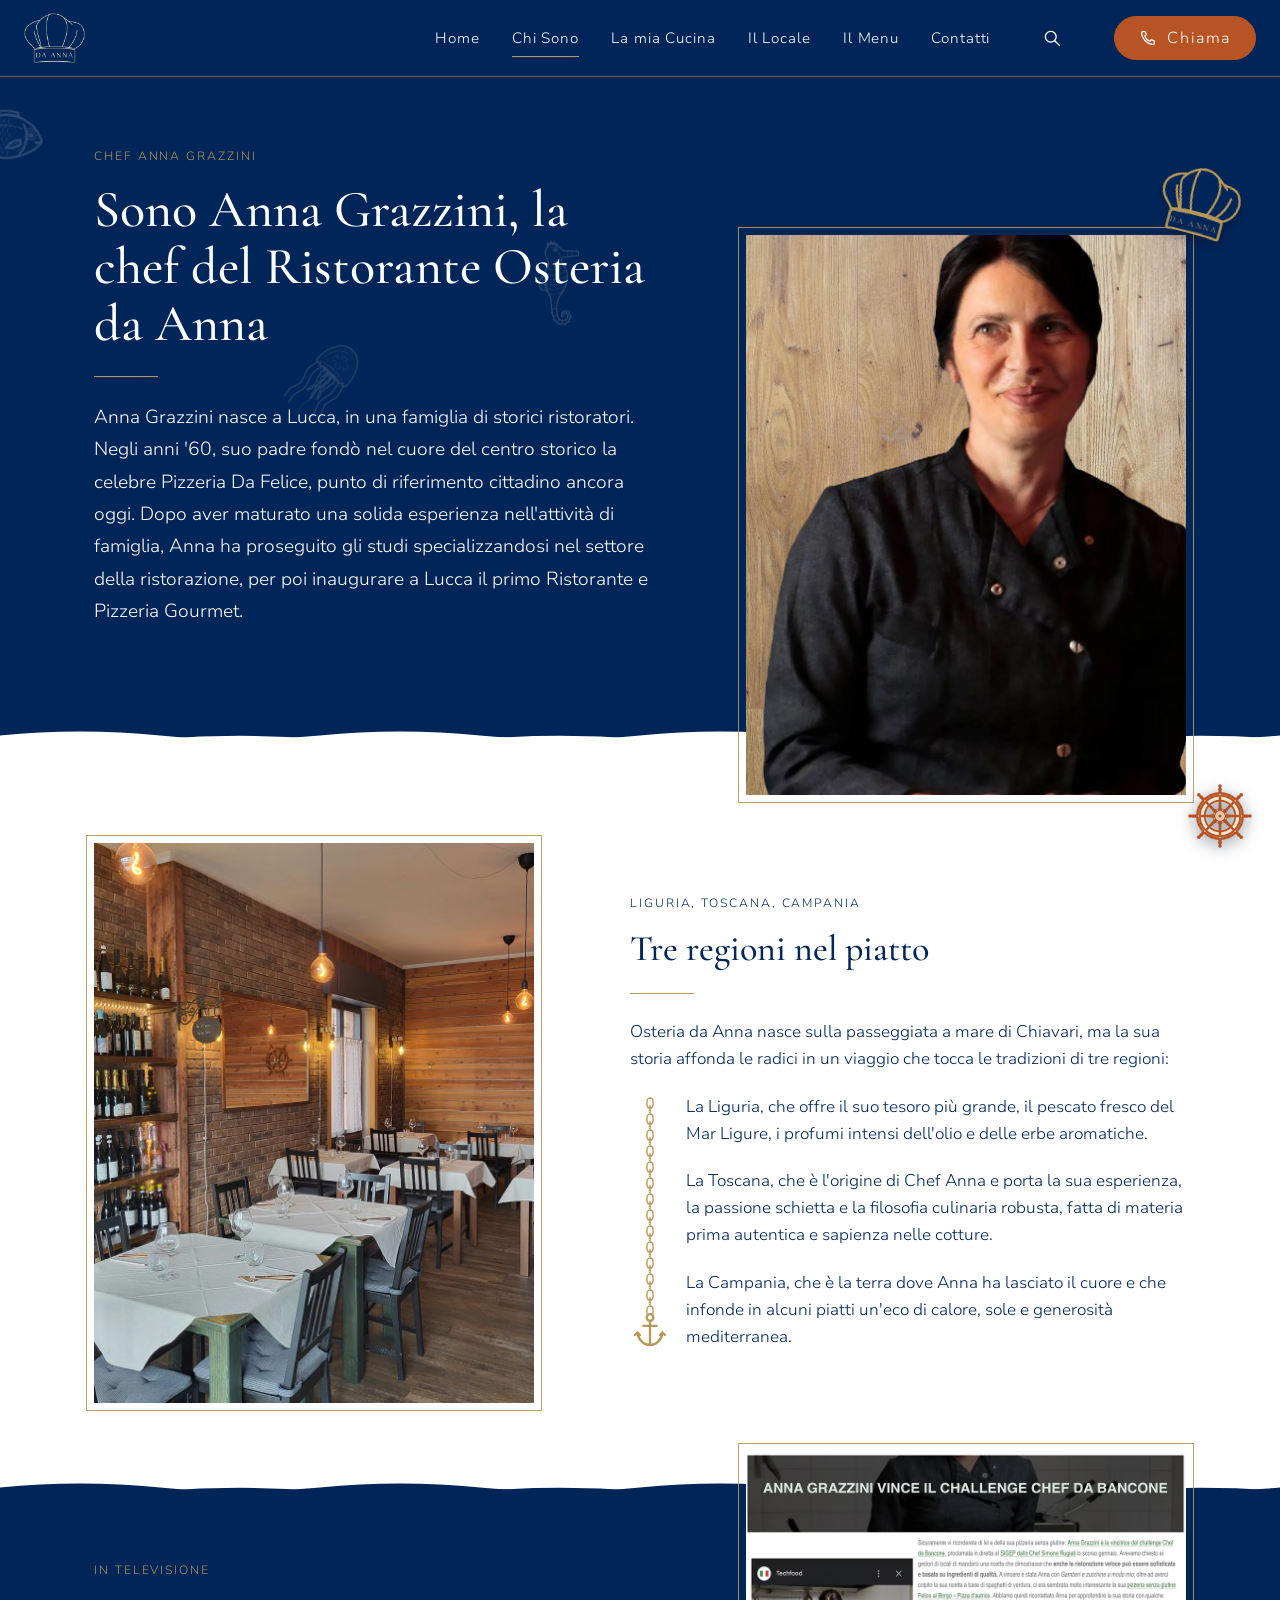
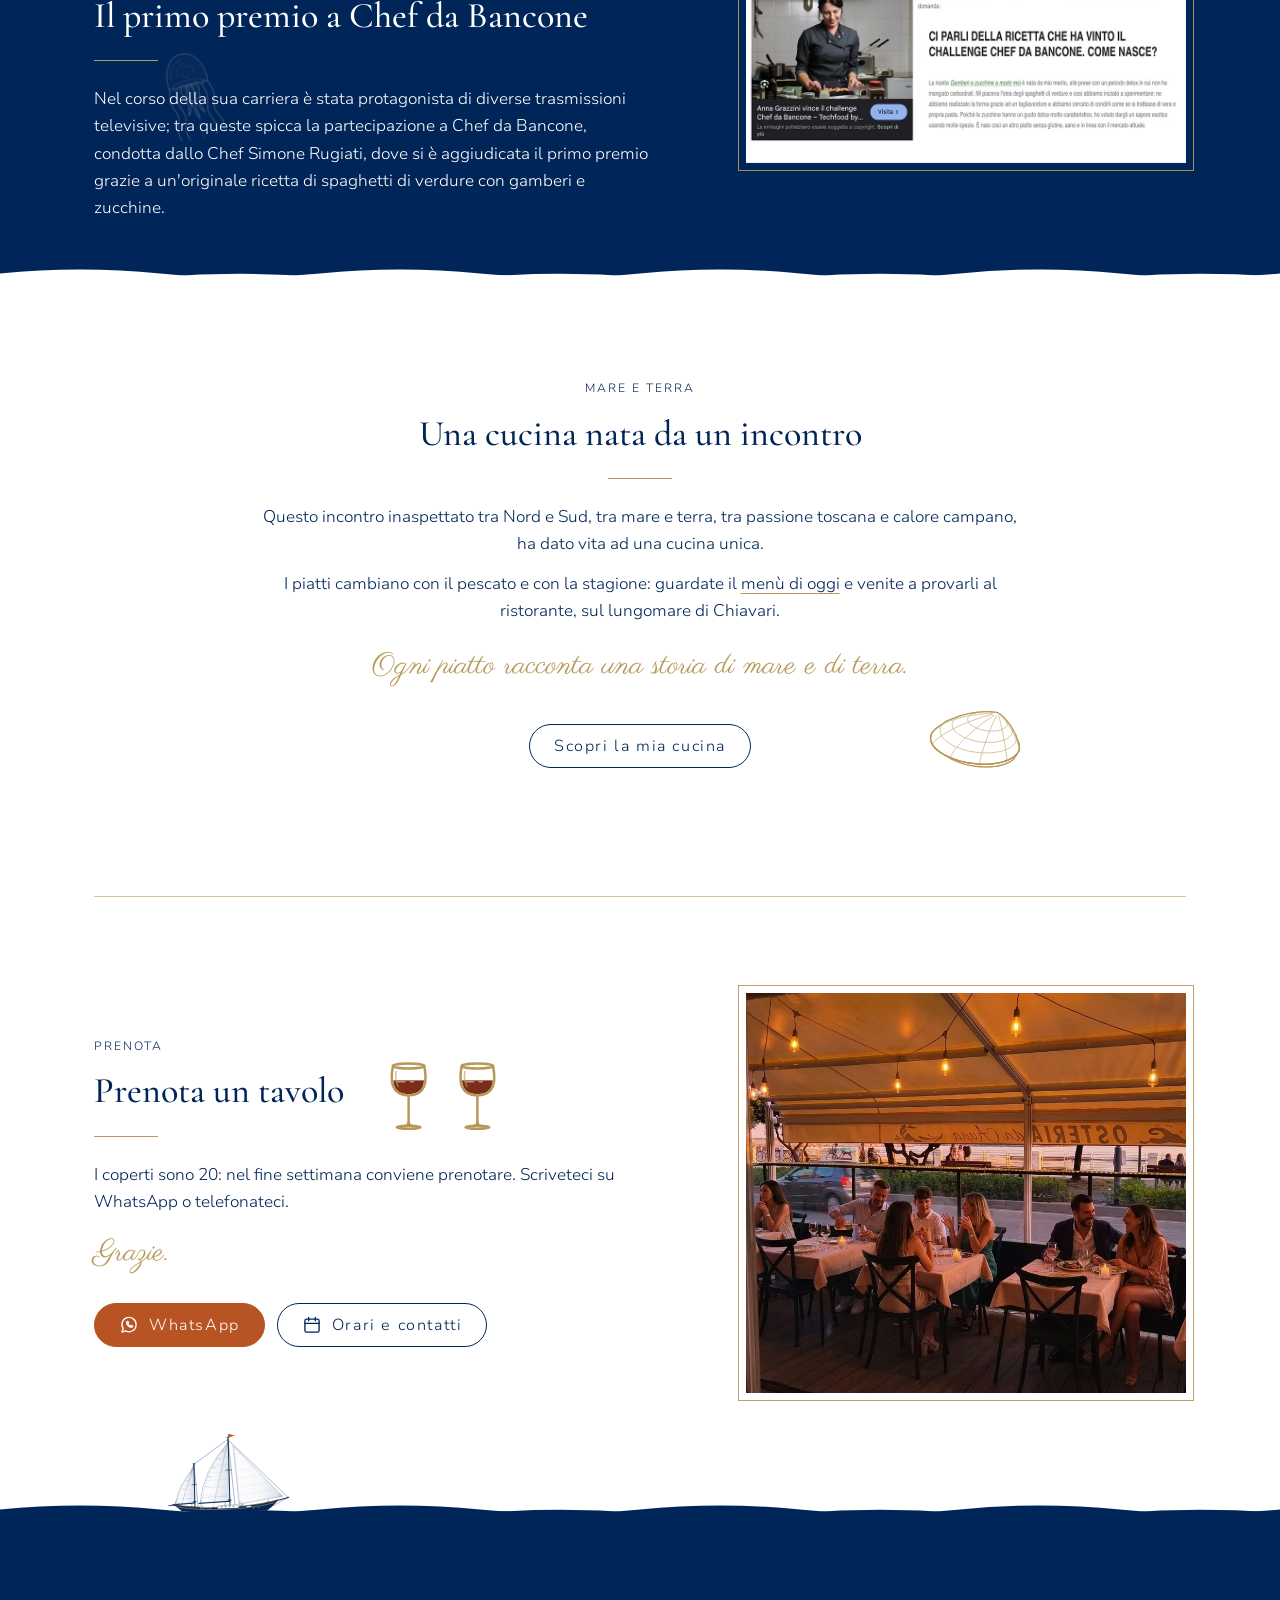
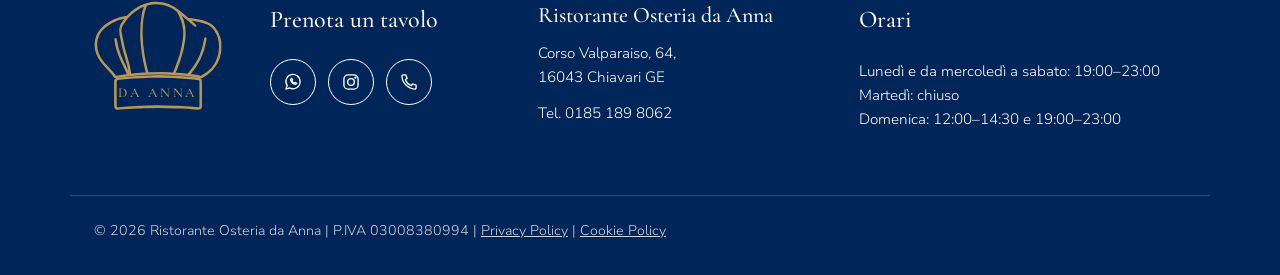
==== commit bbdc594b: "Privacy policy nostra al posto di iubenda, cookie policy ridotta Co-Authored-By: Claude Opus 5.5 <no" ====
--- a/chi-siamo/index.html
+++ b/chi-siamo/index.html
@@ -220,7 +220,7 @@
       <p>Lunedì e da mercoledì a sabato: 19:00–&#8288;23:00<br>Martedì: chiuso<br>Domenica: 12:00–&#8288;14:30 e 19:00–&#8288;23:00</p>
     </div>
   </div>
-  <p class="contenuto copyright">© 2026 Ristorante Osteria da Anna | P.IVA&nbsp;03008380994 | <a href="https://www.iubenda.com/privacy-policy/46442570" target="_blank" rel="noopener">Privacy Policy</a> | <a href="/cookie-policy">Cookie Policy</a></p>
+  <p class="contenuto copyright">© 2026 Ristorante Osteria da Anna | P.IVA&nbsp;03008380994 | <a href="/privacy-policy">Privacy Policy</a> | <a href="/cookie-policy">Cookie Policy</a></p>
 </footer>
 
 <button class="timone" type="button" aria-label="Instagram" aria-expanded="false" aria-controls="timone-instagram" data-timone>
